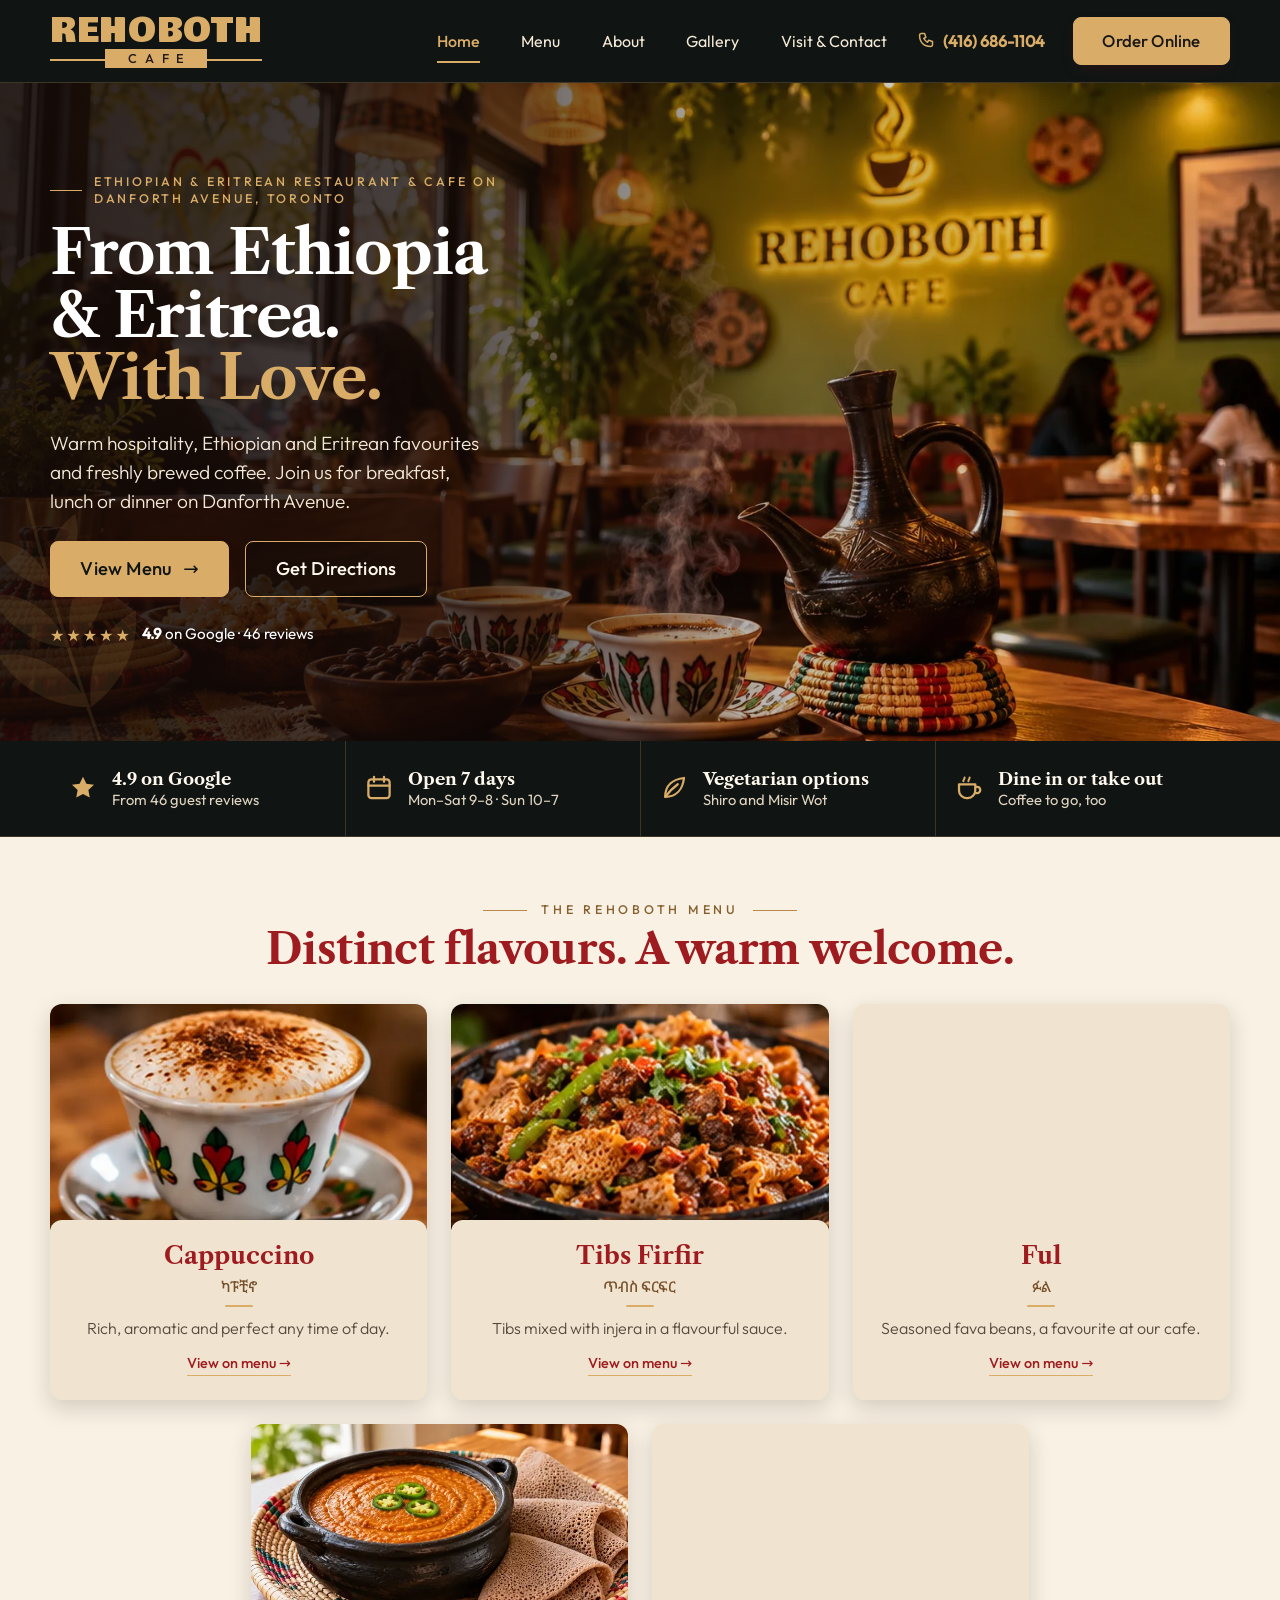
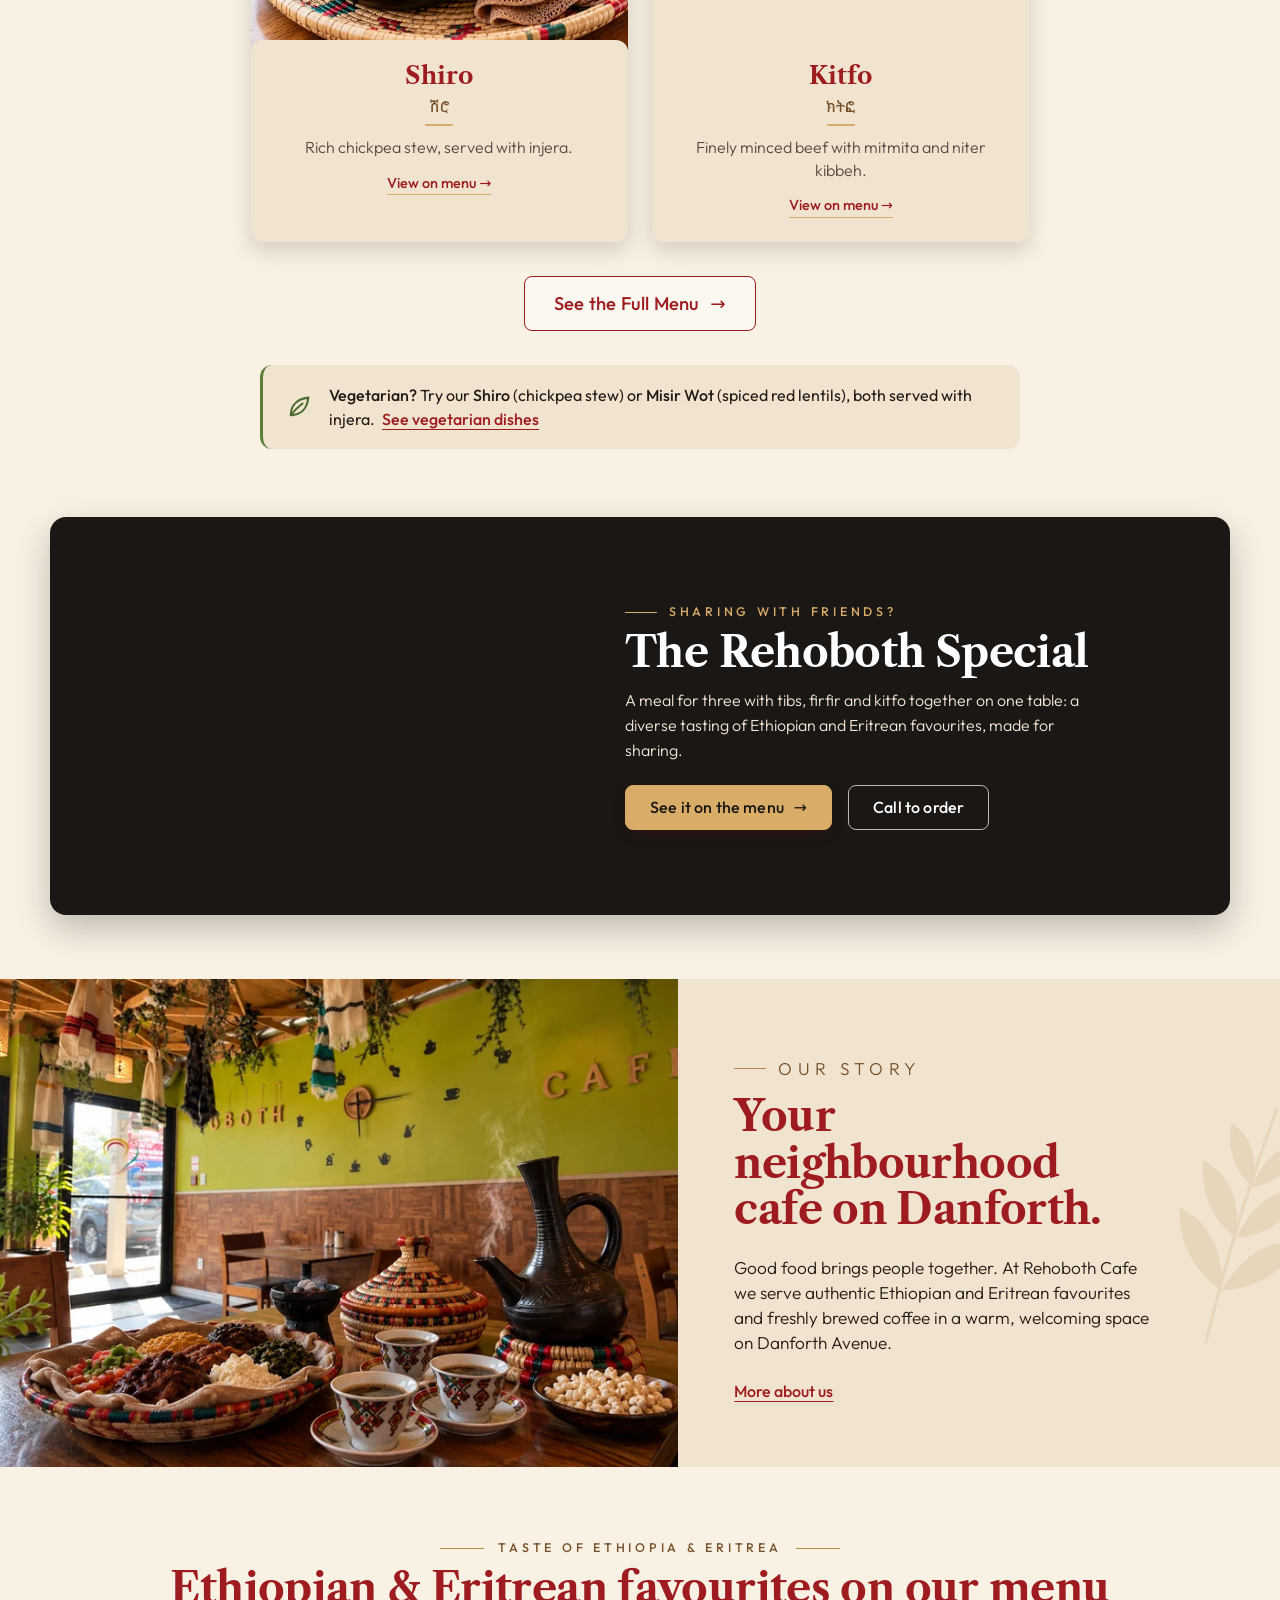
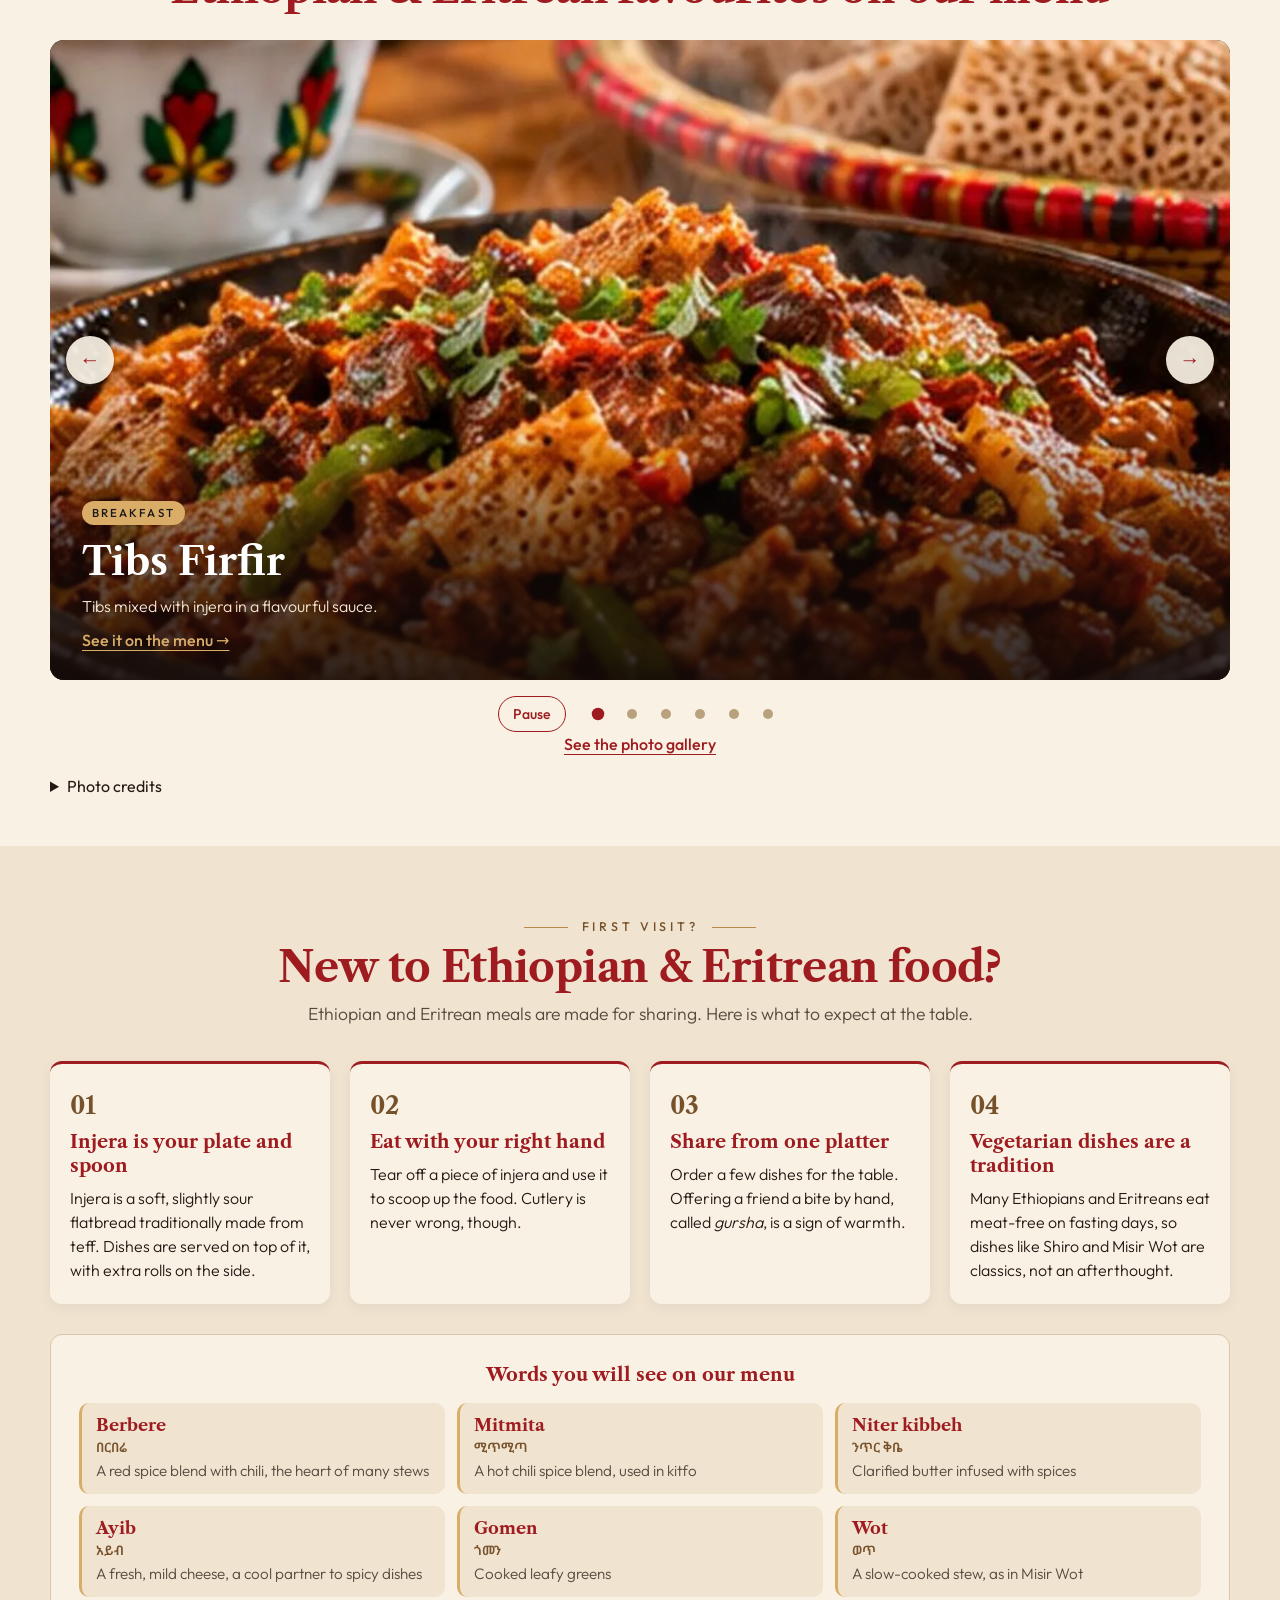
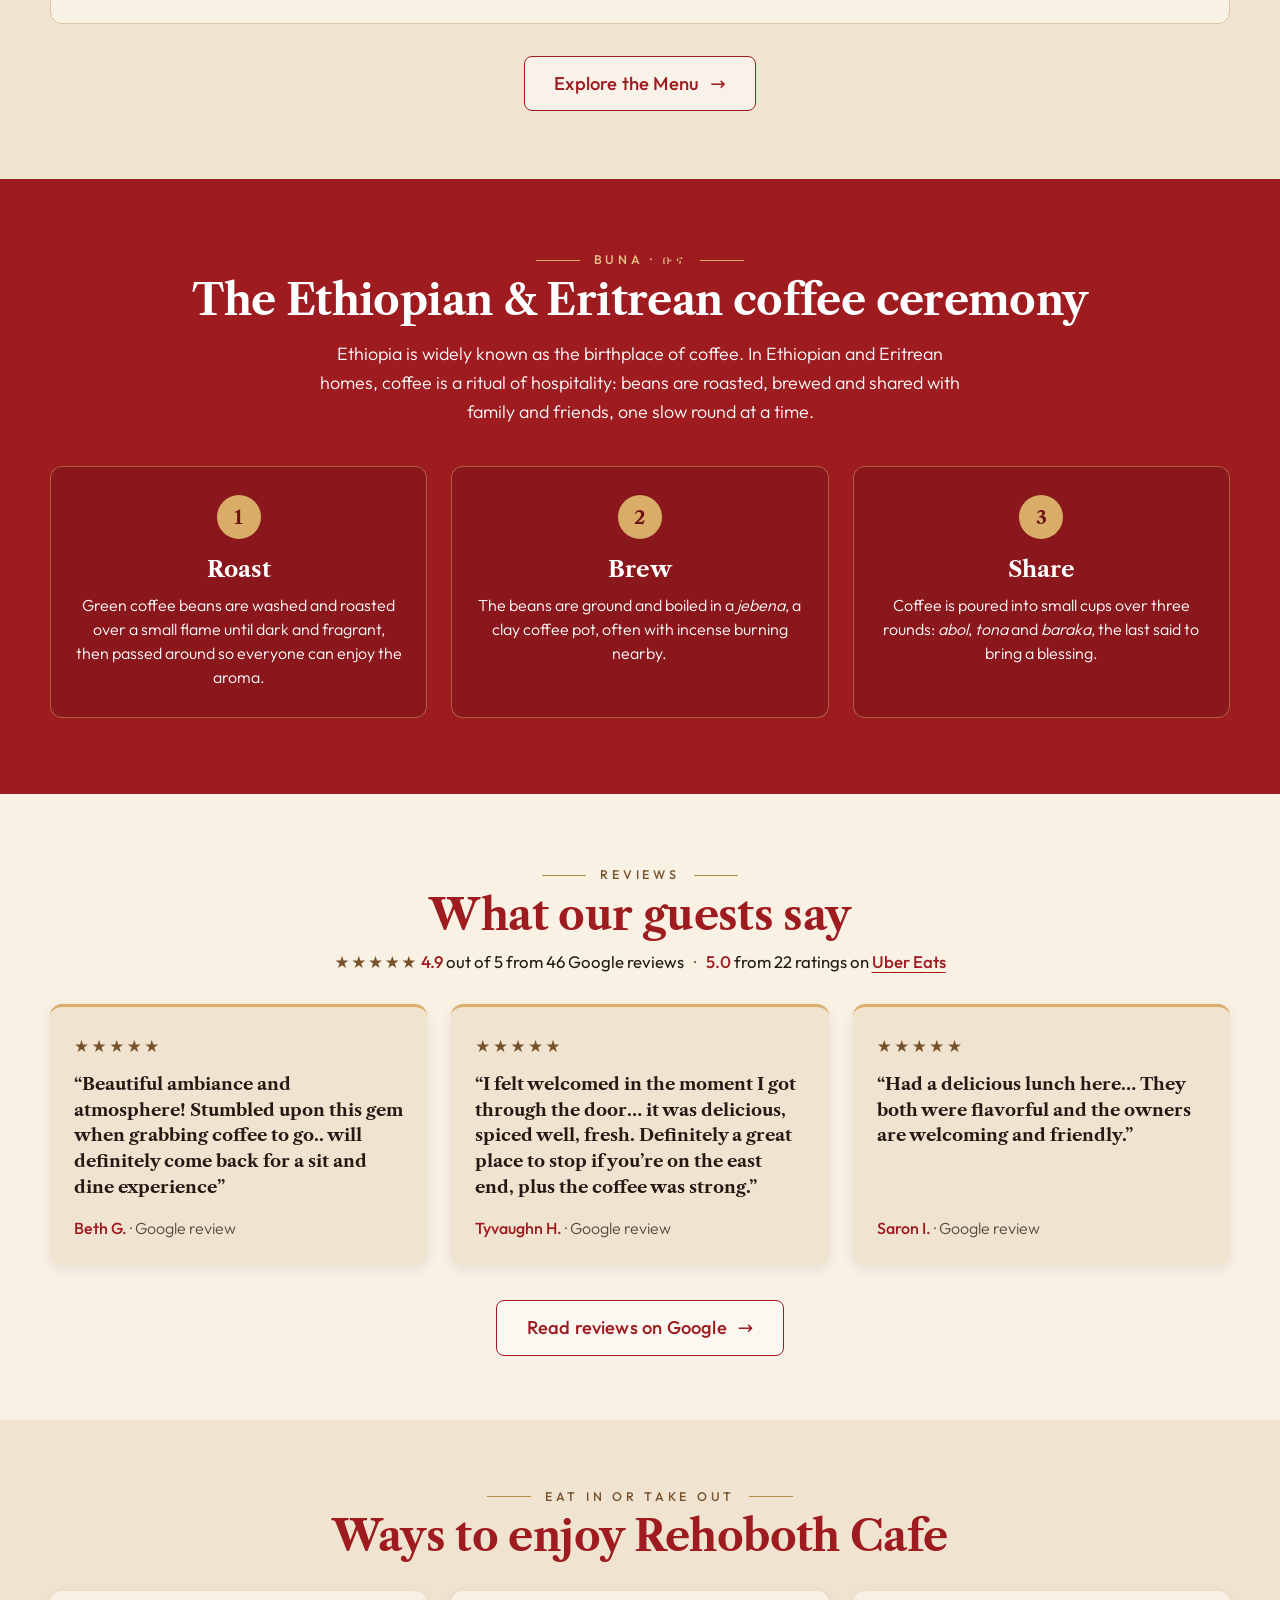
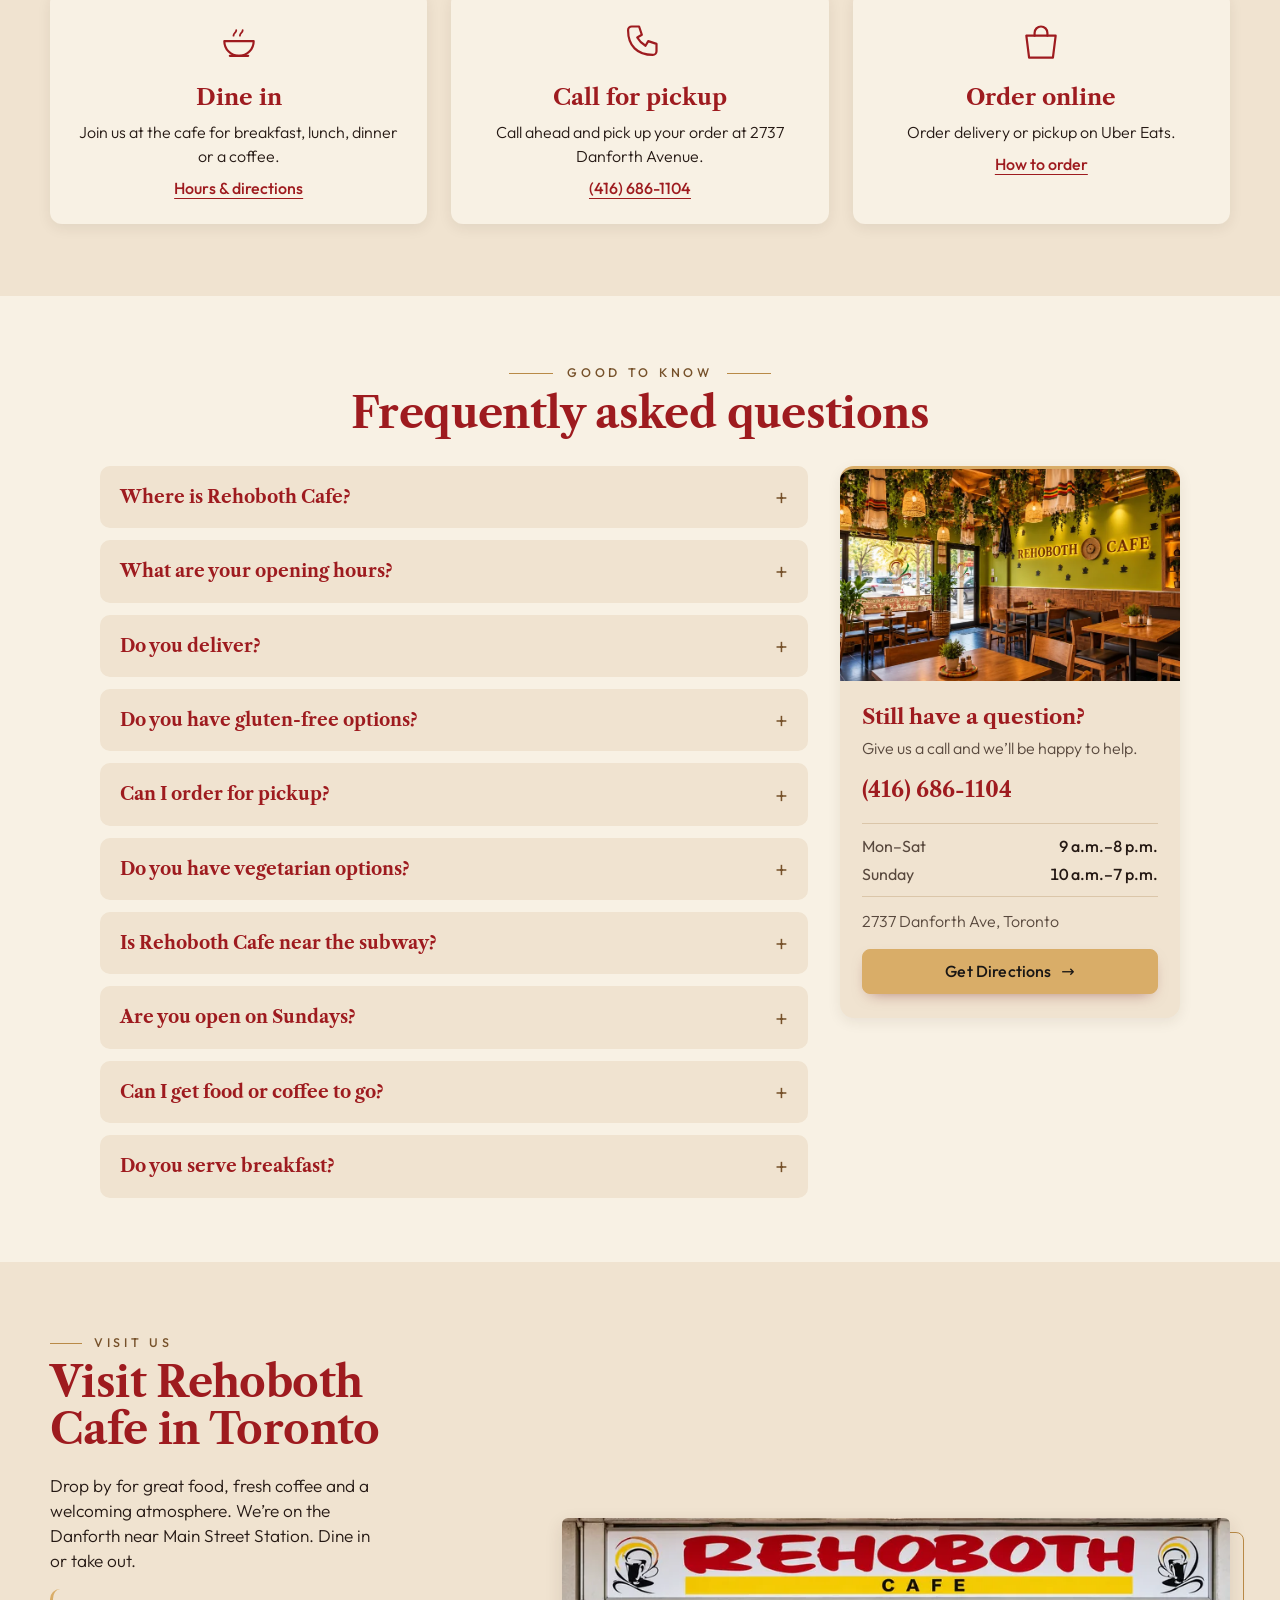
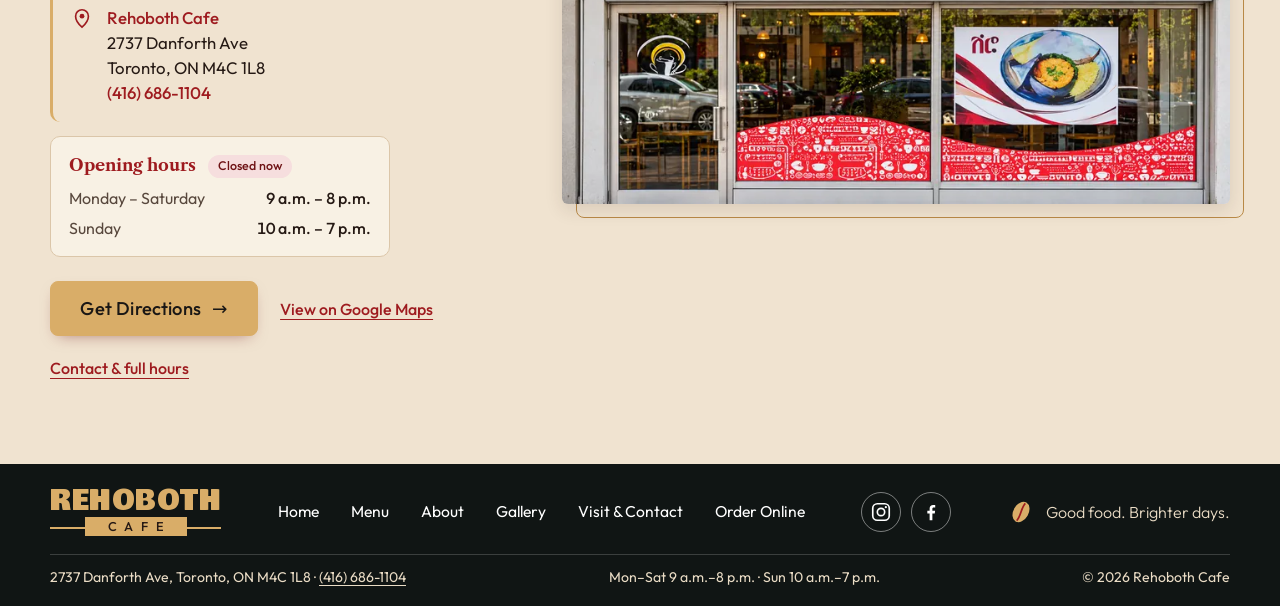
==== index.html @ 330ec5c1 "Serve the site icon as real files so Google can show it The favicon was an inline data: URI, which G" ====
<!doctype html>
<html lang="en-CA">
<head>
<meta charset="utf-8">
<meta name="viewport" content="width=device-width, initial-scale=1">
<title>Rehoboth Cafe | Ethiopian &amp; Eritrean Food, Danforth Toronto</title>
<meta name="description" content="Ethiopian and Eritrean restaurant and cafe at 2737 Danforth Ave, Toronto. Breakfast, Tibs, Kitfo, Shiro, vegetarian dishes and fresh coffee. Open 7 days.">
<meta name="theme-color" content="#101514">

<!-- PRODUCTION URLS: custom domain https://rehobothcafe.com/ -->
<link rel="canonical" href="https://rehobothcafe.com/">
<meta property="og:type" content="website">
<meta property="og:locale" content="en_CA">
<meta property="og:site_name" content="Rehoboth Cafe">
<meta property="og:title" content="Rehoboth Cafe | Ethiopian &amp; Eritrean Food, Danforth Toronto">
<meta property="og:description" content="Ethiopian and Eritrean favourites and freshly brewed coffee at 2737 Danforth Avenue, Toronto.">
<meta property="og:url" content="https://rehobothcafe.com/">
<meta property="og:image" content="https://rehobothcafe.com/img/rehoboth-cafe-storefront.jpg">
<meta property="og:image:width" content="1600">
<meta property="og:image:height" content="684">
<meta property="og:image:alt" content="Rehoboth Cafe storefront on Danforth Avenue, Toronto">
<meta name="twitter:card" content="summary_large_image">

<link rel="icon" href="/favicon.ico" sizes="48x48">
<link rel="icon" href="/favicon.svg" type="image/svg+xml">
<link rel="apple-touch-icon" href="/apple-touch-icon.png">
<link rel="preload" as="image" href="img/rehoboth-home-interior-1536.webp" imagesrcset="img/rehoboth-home-interior-700.webp 700w, img/rehoboth-home-interior-1100.webp 1100w, img/rehoboth-home-interior-1536.webp 1536w" imagesizes="100vw" type="image/webp" fetchpriority="high">
<link rel="stylesheet" href="styles.css">

<script type="application/ld+json">
{
  "@context": "https://schema.org",
  "@type": "CafeOrCoffeeShop",
  "@id": "https://rehobothcafe.com/#cafe",
  "name": "Rehoboth Cafe",
  "description": "Ethiopian and Eritrean restaurant and cafe on Danforth Avenue in Toronto serving breakfast, lunch, dinner and freshly brewed coffee.",
  "servesCuisine": [
    "Ethiopian",
    "Eritrean",
    "Coffee"
  ],
  "priceRange": "$$",
  "url": "https://rehobothcafe.com/",
  "image": "https://rehobothcafe.com/img/rehoboth-cafe-storefront.jpg",
  "sameAs": [
    "https://www.instagram.com/rehobothcafetoronto/",
    "https://www.facebook.com/rehobothcafetoronto"
  ],
  "telephone": "+1-416-686-1104",
  "geo": {
    "@type": "GeoCoordinates",
    "latitude": 43.6889002,
    "longitude": -79.2974896
  },
  "openingHoursSpecification": [
    {
      "@type": "OpeningHoursSpecification",
      "dayOfWeek": [
        "Monday",
        "Tuesday",
        "Wednesday",
        "Thursday",
        "Friday",
        "Saturday"
      ],
      "opens": "09:00",
      "closes": "20:00"
    },
    {
      "@type": "OpeningHoursSpecification",
      "dayOfWeek": "Sunday",
      "opens": "10:00",
      "closes": "19:00"
    }
  ],
  "address": {
    "@type": "PostalAddress",
    "streetAddress": "2737 Danforth Ave",
    "addressLocality": "Toronto",
    "addressRegion": "ON",
    "postalCode": "M4C 1L8",
    "addressCountry": "CA"
  },
  "hasMenu": "https://rehobothcafe.com/menu",
  "hasMap": "https://www.google.com/maps/search/?api=1&query=Rehoboth+Cafe+2737+Danforth+Ave+Toronto+ON+M4C+1L8"
}
</script>
<script src="script.js" defer></script>
</head>
<body class="home-page">
<svg width="0" height="0" style="position:absolute" aria-hidden="true" focusable="false">
  <symbol id="leaf-sprig" viewBox="0 0 200 260">
    <path d="M100 255 C98 190 96 120 104 10" fill="none" stroke="currentColor" stroke-width="3"/>
    <path d="M101 200 C70 190 45 165 38 132 C70 138 92 160 101 200Z M101 200 C132 190 157 165 164 132 C132 138 110 160 101 200Z"/>
    <path d="M100 145 C72 135 52 110 48 80 C76 86 95 108 100 145Z M101 145 C129 135 149 110 153 80 C125 86 106 108 101 145Z"/>
    <path d="M102 92 C80 82 66 60 64 36 C86 42 100 62 102 92Z M102 92 C124 82 138 60 140 36 C118 42 104 62 102 92Z"/>
  </symbol>
</svg>
<a class="skip-link" href="#main">Skip to main content</a>

<header class="site-header">
  <div class="container nav-wrap">
    <a href="./" class="logo" aria-label="Rehoboth Cafe home">
      <span class="logo-word" aria-hidden="true">REHOBOTH</span>
      <span class="logo-bar" aria-hidden="true"><span>CAFE</span></span>
    </a>
    <button class="nav-toggle" type="button" aria-controls="primary-nav" aria-expanded="false">
      <span class="visually-hidden">Menu</span>
      <span class="bar" aria-hidden="true"></span><span class="bar" aria-hidden="true"></span><span class="bar" aria-hidden="true"></span>
    </button>
    <nav class="main-nav" id="primary-nav" aria-label="Primary">
      <a href="./" aria-current="page">Home</a>
      <a href="menu">Menu</a>
      <a href="about">About</a>
      <a href="gallery">Gallery</a>
      <a href="visit">Visit &amp; Contact</a>
      <a href="order" class="nav-order-link">Order Online</a>
    </nav>
    <a href="tel:+14166861104" class="nav-phone" aria-label="Call Rehoboth Cafe at (416) 686-1104">
      <svg viewBox="0 0 24 24" width="20" height="20" aria-hidden="true" focusable="false"><path d="M7.5 3h4l1.5 4.5-2.5 1.5a12 12 0 0 0 4.5 4.5l1.5-2.5 4.5 1.5v4a2 2 0 0 1-2 2C10.5 18.5 5.5 13.5 5.5 5a2 2 0 0 1 2-2Z" fill="none" stroke="currentColor" stroke-width="1.8" stroke-linejoin="round"/></svg>
      <span class="nav-phone-number">(416) 686-1104</span>
    </a>
    <a href="order" class="btn btn-solid nav-cta">Order Online</a>
  </div>
</header>

<main id="main">
  <section class="hero" id="home" aria-labelledby="hero-title">
    <picture class="hero-photo">
      <source type="image/webp" srcset="img/rehoboth-home-interior-700.webp 700w, img/rehoboth-home-interior-1100.webp 1100w, img/rehoboth-home-interior-1536.webp 1536w" sizes="100vw"><img src="img/rehoboth-home-interior-1536.jpg" srcset="img/rehoboth-home-interior-700.jpg 700w, img/rehoboth-home-interior-1100.jpg 1100w, img/rehoboth-home-interior-1536.jpg 1536w" sizes="100vw" width="1536" height="1024"
           alt="Warm cafe scene with Ethiopian coffee, a jebena and guests at tables"
           fetchpriority="high" decoding="async">
    </picture>
    <svg class="leaf leaf-hero" aria-hidden="true" focusable="false"><use href="#leaf-sprig"/></svg>
    <div class="container hero-content">
      <h1 id="hero-title">Ethiopian &amp; Eritrean Restaurant &amp; Cafe on Danforth Avenue, Toronto</h1>
      <p class="slogan">From Ethiopia <span class="nowrap">&amp; Eritrea.</span><br><em>With Love.</em></p>
      <p class="hero-text">Warm hospitality, Ethiopian and Eritrean favourites and freshly brewed coffee. Join us for breakfast, lunch or dinner on Danforth Avenue.</p>
      <div class="btn-row">
        <a href="menu" class="btn btn-solid btn-lg">View Menu <span class="arrow" aria-hidden="true">&rarr;</span></a>
        <a href="https://www.google.com/maps/dir/?api=1&amp;destination=Rehoboth+Cafe%2C+2737+Danforth+Ave%2C+Toronto%2C+ON+M4C+1L8"
           class="btn btn-outline btn-lg" target="_blank" rel="noopener">Get Directions<span class="visually-hidden"> (opens Google Maps in a new tab)</span></a>
      </div>
      <!-- Rating from Google Maps, checked 16 Oct 2026. Update or remove if it changes. -->
      <a class="rating" href="https://www.google.com/maps/search/?api=1&amp;query=Rehoboth+Cafe+2737+Danforth+Ave+Toronto+ON" target="_blank" rel="noopener">
        <span class="stars" aria-hidden="true">&#9733;&#9733;&#9733;&#9733;&#9733;</span>
        <span><strong>4.9</strong> on Google &middot; 46 reviews</span><span class="visually-hidden"> (opens Google Maps in a new tab)</span>
      </a>
    </div>
  </section>

  <section class="highlights" aria-labelledby="highlights-title">
    <h2 class="visually-hidden" id="highlights-title">Why guests choose Rehoboth Cafe</h2>
    <!-- Rating and hours: keep in sync with the hero rating and the Visit section. -->
    <ul class="container highlight-list">
      <li class="highlight">
        <svg viewBox="0 0 24 24" width="30" height="30" aria-hidden="true" focusable="false"><path d="m12 3 2.7 5.6 6.1.8-4.5 4.2 1.1 6-5.4-2.9-5.4 2.9 1.1-6-4.5-4.2 6.1-.8Z" fill="currentColor"/></svg>
        <span><strong>4.9 on Google</strong>From 46 guest reviews</span>
      </li>
      <li class="highlight">
        <svg viewBox="0 0 24 24" width="30" height="30" aria-hidden="true" focusable="false"><rect x="3.5" y="5" width="17" height="15" rx="2.5" fill="none" stroke="currentColor" stroke-width="1.8"/><path d="M3.5 10h17M8 3v4M16 3v4" stroke="currentColor" stroke-width="1.8" stroke-linecap="round"/></svg>
        <span><strong>Open 7 days</strong><span class="nowrap">Mon&ndash;Sat 9&ndash;8</span> &middot; <span class="nowrap">Sun 10&ndash;7</span></span>
      </li>
      <li class="highlight">
        <svg viewBox="0 0 24 24" width="30" height="30" aria-hidden="true" focusable="false"><path d="M5 19C5 10 11 5 20 4c-1 9-6 15-15 15Z" fill="none" stroke="currentColor" stroke-width="1.8" stroke-linejoin="round"/><path d="M5 19c3-4 6-7 10-10" fill="none" stroke="currentColor" stroke-width="1.8" stroke-linecap="round"/></svg>
        <span><strong>Vegetarian options</strong>Shiro and Misir Wot</span>
      </li>
      <li class="highlight">
        <svg viewBox="0 0 24 24" width="30" height="30" aria-hidden="true" focusable="false"><path d="M4 9h13v5a6 6 0 0 1-6 6h-1a6 6 0 0 1-6-6V9Z" fill="none" stroke="currentColor" stroke-width="1.8" stroke-linejoin="round"/><path d="M17 11h1.5a2.5 2.5 0 0 1 0 5H17" fill="none" stroke="currentColor" stroke-width="1.8"/><path d="M8.5 3.5c0 1.5-1 1.5-1 3M12.5 3.5c0 1.5-1 1.5-1 3" fill="none" stroke="currentColor" stroke-width="1.6" stroke-linecap="round"/></svg>
        <span><strong>Dine in or take out</strong>Coffee to go, too</span>
      </li>
    </ul>
  </section>

  <section class="menu-preview" id="menu" aria-labelledby="menu-title">
    <div class="container">
      <p class="eyebrow eyebrow-ornate center reveal">The Rehoboth Menu</p>
      <h2 class="center reveal" id="menu-title">Distinct flavours. A warm welcome.</h2>
      <ul class="cards reveal">
        <li class="card">
          <a class="card-link" href="menu#item-cappuccino" aria-label="View Cappuccino details and price on the menu">
            <picture>
              <source srcset="img/cappuccino-ethiopian-cup.webp" type="image/webp">
              <img src="img/cappuccino-ethiopian-cup.jpg" width="606" height="370" loading="lazy" decoding="async"
                   alt="Cappuccino dusted with cocoa in a traditional Ethiopian cup and saucer">
            </picture>
            <div class="card-body">
              <h3>Cappuccino <span class="am" lang="am">ካፑቺኖ</span></h3>
              <span class="card-rule" aria-hidden="true"></span>
              <p>Rich, aromatic and perfect any time of day.</p>
              <span class="card-action" aria-hidden="true">View on menu &rarr;</span>
            </div>
          </a>
        </li>
        <li class="card">
          <a class="card-link" href="menu#item-tibs-firfir" aria-label="View Tibs Firfir details and price on the menu">
            <picture>
              <source srcset="img/tibs-firfir-beef-injera.webp" type="image/webp">
              <img src="img/tibs-firfir-beef-injera.jpg" width="614" height="370" loading="lazy" decoding="async"
                   alt="Tibs Firfir: tibs mixed with torn injera, green peppers and herbs">
            </picture>
            <div class="card-body">
              <h3>Tibs Firfir <span class="am" lang="am">ጥብስ ፍርፍር</span></h3>
              <span class="card-rule" aria-hidden="true"></span>
              <p>Tibs mixed with injera in a flavourful sauce.</p>
              <span class="card-action" aria-hidden="true">View on menu &rarr;</span>
            </div>
          </a>
        </li>
        <li class="card">
          <a class="card-link" href="menu#item-ful" aria-label="View Ful details and price on the menu">
            <picture>
              <source srcset="img/ful-rehoboth-640.webp 640w, img/ful-rehoboth-768.webp 768w" sizes="(max-width: 680px) 100vw, (max-width: 960px) 50vw, 33vw" type="image/webp">
              <img src="img/ful-rehoboth-768.jpg" width="768" height="432" loading="lazy" decoding="async"
                   alt="Ful: seasoned fava beans with chopped tomato, spring onion and soft-boiled eggs in a dark bowl, with bread">
            </picture>
            <div class="card-body">
              <h3>Ful <span class="am" lang="am">ፉል</span></h3>
              <span class="card-rule" aria-hidden="true"></span>
              <p>Seasoned fava beans, a favourite at our cafe.</p>
              <span class="card-action" aria-hidden="true">View on menu &rarr;</span>
            </div>
          </a>
        </li>
        <li class="card">
          <a class="card-link" href="menu#item-shiro" aria-label="View Shiro details and price on the menu">
            <picture>
              <source srcset="img/shekla-shiro-bright-woven-tray-720.webp 720w, img/shekla-shiro-bright-woven-tray.webp 800w" sizes="(max-width: 680px) calc(100vw - 32px), (max-width: 960px) 50vw, 33vw" type="image/webp">
              <img src="img/shekla-shiro-bright-woven-tray.jpg" srcset="img/shekla-shiro-bright-woven-tray-720.jpg 720w, img/shekla-shiro-bright-woven-tray.jpg 800w" sizes="(max-width: 680px) calc(100vw - 32px), (max-width: 960px) 50vw, 33vw" width="800" height="480" loading="lazy" decoding="async"
                   alt="Shiro chickpea stew in a black clay pot on a woven tray with injera">
            </picture>
            <div class="card-body">
              <h3>Shiro <span class="am" lang="am">ሽሮ</span></h3>
              <span class="card-rule" aria-hidden="true"></span>
              <p>Rich chickpea stew, served with injera.</p>
              <span class="card-action" aria-hidden="true">View on menu &rarr;</span>
            </div>
          </a>
        </li>
        <li class="card">
          <a class="card-link" href="menu#item-kitfo" aria-label="View Kitfo details and price on the menu">
            <picture>
              <source srcset="img/kitfo-ayib-platter-640.webp 640w, img/kitfo-ayib-platter-1200.webp 1200w" sizes="(max-width: 680px) calc(100vw - 32px), (max-width: 960px) 50vw, 33vw" type="image/webp">
              <img src="img/kitfo-ayib-platter-1200.jpg" srcset="img/kitfo-ayib-platter-640.jpg 640w, img/kitfo-ayib-platter-1200.jpg 1200w" sizes="(max-width: 680px) calc(100vw - 32px), (max-width: 960px) 50vw, 33vw" width="1200" height="675" loading="lazy" decoding="async"
                   alt="Kitfo served in clay bowls with ayib and injera">
            </picture>
            <div class="card-body">
              <h3>Kitfo <span class="am" lang="am">ክትፎ</span></h3>
              <span class="card-rule" aria-hidden="true"></span>
              <p>Finely minced beef with mitmita and niter kibbeh.</p>
              <span class="card-action" aria-hidden="true">View on menu &rarr;</span>
            </div>
          </a>
        </li>
      </ul>
      <p class="center menu-more reveal"><a href="menu" class="btn btn-outline btn-lg">See the Full Menu <span class="arrow" aria-hidden="true">&rarr;</span></a></p>
      <aside class="veg-note reveal" aria-label="Vegetarian options">
        <svg viewBox="0 0 24 24" width="28" height="28" aria-hidden="true" focusable="false"><path d="M5 19C5 10 11 5 20 4c-1 9-6 15-15 15Z" fill="none" stroke="currentColor" stroke-width="1.8" stroke-linejoin="round"/><path d="M5 19c3-4 6-7 10-10" fill="none" stroke="currentColor" stroke-width="1.8" stroke-linecap="round"/></svg>
        <p><strong>Vegetarian?</strong> Try our <strong>Shiro</strong> (chickpea stew) or <strong>Misir Wot</strong> (spiced red lentils), both served with injera. <a class="text-link" href="menu#cat-lunch">See vegetarian dishes</a></p>
      </aside>
    </div>
  </section>

  <section class="special" aria-labelledby="special-title">
    <div class="container special-inner reveal">
      <picture class="special-img">
        <source type="image/webp" srcset="img/rehoboth-special-sharing-400.webp 400w, img/rehoboth-special-sharing-720.webp 720w, img/rehoboth-special-sharing-800.webp 800w" sizes="(max-width: 680px) calc(100vw - 32px), 45vw"><img src="img/rehoboth-special-sharing-800.jpg" srcset="img/rehoboth-special-sharing-400.jpg 400w, img/rehoboth-special-sharing-720.jpg 720w, img/rehoboth-special-sharing-800.jpg 800w"
             sizes="(max-width: 680px) calc(100vw - 32px), 45vw" width="800" height="600" loading="lazy" decoding="async"
             alt="A shared injera platter with sautéed meat, stews and greens beside an Ethiopian coffee service">
      </picture>
      <div class="special-text">
        <p class="eyebrow eyebrow-line">Sharing with friends?</p>
        <!-- EDIT: contents copied from menu.html. Keep them in sync. -->
        <h2 id="special-title">The Rehoboth Special</h2>
        <p>A meal for three with tibs, firfir and kitfo together on one table: a diverse tasting of Ethiopian and Eritrean favourites, made for sharing.</p>
        <div class="btn-row">
          <a href="menu#item-rehoboth-special" class="btn btn-solid">See it on the menu <span class="arrow" aria-hidden="true">&rarr;</span></a>
          <a href="tel:+14166861104" class="btn btn-outline">Call to order</a>
        </div>
      </div>
    </div>
  </section>

  <section class="story" id="story" aria-labelledby="story-title">
    <picture class="story-img">
      <source type="image/webp" srcset="img/rehoboth-home-story-table-800.webp 800w, img/rehoboth-home-story-table-1536.webp 1536w" sizes="(max-width: 960px) 100vw, 53vw"><img src="img/rehoboth-home-story-table-1536.jpg"
           srcset="img/rehoboth-home-story-table-800.jpg 800w, img/rehoboth-home-story-table-1536.jpg 1536w"
           sizes="(max-width: 960px) 100vw, 53vw" width="1536" height="1024" loading="lazy" decoding="async"
           alt="Ethiopian food and coffee arranged in a cafe with a steaming jebena">
    </picture>
    <div class="story-text reveal">
      <svg class="leaf leaf-story" aria-hidden="true" focusable="false"><use href="#leaf-sprig"/></svg>
      <p class="eyebrow eyebrow-line">Our Story</p>
      <h2 id="story-title">Your neighbourhood cafe on Danforth.</h2>
      <p>Good food brings people together. At Rehoboth Cafe we serve authentic Ethiopian and Eritrean favourites and freshly brewed coffee in a warm, welcoming space on Danforth Avenue.</p>
      <a class="text-link story-link" href="about">More about us</a>
    </div>
  </section>

  <section class="dishes" id="gallery" aria-labelledby="dishes-title">
    <div class="container">
      <p class="eyebrow eyebrow-ornate center reveal">Taste of Ethiopia &amp; Eritrea</p>
      <h2 class="center reveal" id="dishes-title">Ethiopian &amp; Eritrean favourites on our menu</h2>
      <!-- PREVIEW: illustration photos (see credits below). Replace with Rehoboth's own dish photos before launch. -->
      <div class="carousel" aria-roledescription="carousel" aria-label="Ethiopian and Eritrean dishes on the Rehoboth Cafe menu">
        <div class="slides" id="slides" aria-live="off">
        <div class="slide is-active" role="group" aria-roledescription="slide" aria-label="1 of 6: Tibs Firfir">
          <picture class="webp-fallback"><source type="image/webp" srcset="img/slide-tibs-firfir-640.webp 640w, img/slide-tibs-firfir-1200.webp 1200w" sizes="(max-width: 1180px) 100vw, 1180px"><img src="img/slide-tibs-firfir-1200.jpg" srcset="img/slide-tibs-firfir-640.jpg 640w, img/slide-tibs-firfir-1200.jpg 1200w"
               sizes="(max-width: 1180px) 100vw, 1180px" width="1200" height="675" loading="lazy" decoding="async" alt="Tibs Firfir with torn injera, green peppers and herbs in a dark pan"></picture>
          <div class="slide-cap">
            <span class="slide-cat">Breakfast</span>
            <h3>Tibs Firfir</h3>
            <p>Tibs mixed with injera in a flavourful sauce.</p>
            <a href="menu#item-tibs-firfir" tabindex="0">See it on the menu <span aria-hidden="true">&rarr;</span></a>
          </div>
        </div>
        <div class="slide" role="group" aria-roledescription="slide" aria-label="2 of 6: Kitfo" aria-hidden="true">
          <picture class="webp-fallback"><source type="image/webp" srcset="img/kitfo-ayib-platter-640.webp 640w, img/kitfo-ayib-platter-1200.webp 1200w" sizes="(max-width: 1180px) 100vw, 1180px"><img src="img/kitfo-ayib-platter-1200.jpg" srcset="img/kitfo-ayib-platter-640.jpg 640w, img/kitfo-ayib-platter-1200.jpg 1200w"
               sizes="(max-width: 1180px) 100vw, 1180px" width="1200" height="675" loading="lazy" decoding="async" alt="Kitfo and accompaniments in clay bowls with ayib and injera"></picture>
          <div class="slide-cap">
            <span class="slide-cat">Lunch &amp; Dinner</span>
            <h3>Kitfo</h3>
            <p>Finely minced beef seasoned with mitmita and niter kibbeh.</p>
            <a href="menu#item-kitfo" tabindex="-1">See it on the menu <span aria-hidden="true">&rarr;</span></a>
          </div>
        </div>
        <div class="slide" role="group" aria-roledescription="slide" aria-label="3 of 6: Special Kitfo" aria-hidden="true">
          <picture class="webp-fallback"><source type="image/webp" srcset="img/slide-special-kitfo-640.webp 640w, img/slide-special-kitfo-1200.webp 1200w" sizes="(max-width: 1180px) 100vw, 1180px"><img src="img/slide-special-kitfo-1200.jpg" srcset="img/slide-special-kitfo-640.jpg 640w, img/slide-special-kitfo-1200.jpg 1200w"
               sizes="(max-width: 1180px) 100vw, 1180px" width="1200" height="675" loading="lazy" decoding="async" alt="Special Kitfo with ayib and gomen in a black clay bowl"></picture>
          <div class="slide-cap">
            <span class="slide-cat">Lunch &amp; Dinner</span>
            <h3>Special Kitfo</h3>
            <p>Kitfo mixed with ayib and gomen.</p>
            <a href="menu#item-special-kitfo" tabindex="-1">See it on the menu <span aria-hidden="true">&rarr;</span></a>
          </div>
        </div>
        <div class="slide" role="group" aria-roledescription="slide" aria-label="4 of 6: Tibs" aria-hidden="true">
          <picture class="webp-fallback"><source type="image/webp" srcset="img/slide-tibs-640.webp 640w, img/slide-tibs-1200.webp 1200w" sizes="(max-width: 1180px) 100vw, 1180px"><img src="img/slide-tibs-1200.jpg" srcset="img/slide-tibs-640.jpg 640w, img/slide-tibs-1200.jpg 1200w"
               sizes="(max-width: 1180px) 100vw, 1180px" width="1200" height="675" loading="lazy" decoding="async" alt="Tibs: sauteed meat with green peppers and rosemary in a clay pot"></picture>
          <div class="slide-cap">
            <span class="slide-cat">Lunch &amp; Dinner</span>
            <h3>Tibs</h3>
            <p>Stir-fried meat with onions, peppers and Ethiopian and Eritrean spices.</p>
            <a href="menu#item-tibs" tabindex="-1">See it on the menu <span aria-hidden="true">&rarr;</span></a>
          </div>
        </div>
        <div class="slide" role="group" aria-roledescription="slide" aria-label="5 of 6: Ful" aria-hidden="true">
          <picture>
            <source media="(max-width: 680px)" srcset="img/ful-rehoboth-mobile.webp" width="480" height="600" type="image/webp"><source media="(max-width: 680px)" srcset="img/ful-rehoboth-mobile.jpg" width="480" height="600" type="image/jpeg">
            <source type="image/webp" srcset="img/ful-rehoboth-640.webp 640w, img/ful-rehoboth-768.webp 768w" sizes="(max-width: 1180px) 100vw, 1180px"><img src="img/ful-rehoboth-768.jpg" srcset="img/ful-rehoboth-640.jpg 640w, img/ful-rehoboth-768.jpg 768w"
                 sizes="(max-width: 1180px) 100vw, 1180px" width="768" height="432" loading="lazy" decoding="async" alt="Ful: seasoned fava beans with chopped tomato, spring onion and soft-boiled eggs in a dark bowl, with bread">
          </picture>
          <div class="slide-cap">
            <span class="slide-cat">Breakfast</span>
            <h3>Ful</h3>
            <p>Seasoned fava beans with tomato, spring onion and egg.</p>
            <a href="menu#item-ful" tabindex="-1">See it on the menu <span aria-hidden="true">&rarr;</span></a>
          </div>
        </div>
        <div class="slide" role="group" aria-roledescription="slide" aria-label="6 of 6: Firfir" aria-hidden="true">
          <picture>
            <source media="(max-width: 680px)" srcset="img/firfir-rehoboth-mobile.webp" width="720" height="900" type="image/webp"><source media="(max-width: 680px)" srcset="img/firfir-rehoboth-mobile.jpg" width="720" height="900" type="image/jpeg">
            <source type="image/webp" srcset="img/firfir-rehoboth-640.webp 640w, img/firfir-rehoboth-1200.webp 1200w" sizes="(max-width: 1180px) 100vw, 1180px"><img src="img/firfir-rehoboth-1200.jpg" srcset="img/firfir-rehoboth-640.jpg 640w, img/firfir-rehoboth-1200.jpg 1200w"
                 sizes="(max-width: 1180px) 100vw, 1180px" width="1200" height="675" loading="lazy" decoding="async" alt="Firfir: shredded injera in berbere sauce with boiled eggs and green peppers in a black clay bowl">
          </picture>
          <div class="slide-cap">
            <span class="slide-cat">Breakfast</span>
            <h3>Firfir</h3>
            <p>Shredded injera in a rich berbere sauce.</p>
            <a href="menu#item-firfir" tabindex="-1">See it on the menu <span aria-hidden="true">&rarr;</span></a>
          </div>
        </div>
        </div>
        <button type="button" class="car-btn car-prev" aria-controls="slides" aria-label="Previous dish">&larr;</button>
        <button type="button" class="car-btn car-next" aria-controls="slides" aria-label="Next dish">&rarr;</button>
      </div>
      <div class="car-bar">
        <button type="button" class="car-pause" aria-pressed="false">Pause</button>
        <div class="dots" role="group" aria-label="Choose a dish">
          <button type="button" class="dot" aria-label="Show slide 1: Tibs Firfir" aria-current="true" data-i="0"></button>
          <button type="button" class="dot" aria-label="Show slide 2: Kitfo" data-i="1"></button>
          <button type="button" class="dot" aria-label="Show slide 3: Special Kitfo" data-i="2"></button>
          <button type="button" class="dot" aria-label="Show slide 4: Tibs" data-i="3"></button>
          <button type="button" class="dot" aria-label="Show slide 5: Ful" data-i="4"></button>
          <button type="button" class="dot" aria-label="Show slide 6: Firfir" data-i="5"></button>
        </div>
      </div>
      <p class="center"><a class="text-link" href="gallery">See the photo gallery</a></p>
      <details class="photo-credits" id="photo-credits">
        <summary>Photo credits</summary>
        <ul>
          <li>Kitfo: &ldquo;Kitfo (ክትፎ)&rdquo; by Vipon8, <a href="https://commons.wikimedia.org/wiki/File:Kitfo_(%E1%8A%AD%E1%89%B5%E1%8D%8E).jpg" target="_blank" rel="noopener">Wikimedia Commons</a>, <a href="https://creativecommons.org/publicdomain/zero/1.0/" target="_blank" rel="noopener">CC0 1.0</a>. Cropped and resized.</li>
          <li>Special Kitfo: &ldquo;Kitfo, gomen and aybe&rdquo; by Arsupeee, <a href="https://commons.wikimedia.org/wiki/File:Kitfo,_gomen_and_aybe.jpg" target="_blank" rel="noopener">Wikimedia Commons</a>, <a href="https://creativecommons.org/licenses/by-sa/4.0/" target="_blank" rel="noopener">CC BY-SA 4.0</a>. Cropped.</li>
          <li>Tibs: &ldquo;Siga Tibs&rdquo; by Khajitdadddy, <a href="https://commons.wikimedia.org/wiki/File:Siga_Tibs.jpg" target="_blank" rel="noopener">Wikimedia Commons</a>, <a href="https://creativecommons.org/licenses/by-sa/4.0/" target="_blank" rel="noopener">CC BY-SA 4.0</a>. Cropped.</li>
          <li>Firfir: illustration supplied for this website.</li>
          <li>Ful: illustration supplied for this website.</li>
          <li>Tibs Firfir: design placeholder until Rehoboth Cafe supplies its own photo.</li>
          <li>Cafe interior (top of page) and cafe table (Our Story): images supplied for this website.</li>
          <li>Rehoboth Special platter: generated illustration supplied by the site owner; illustrative of the meal.</li>
        </ul>
      </details>
    </div>
  </section>

  <section class="guide" id="guide" aria-labelledby="guide-title">
    <div class="container">
      <p class="eyebrow eyebrow-ornate center reveal">First Visit?</p>
      <h2 class="center reveal" id="guide-title">New to Ethiopian &amp; Eritrean food?</h2>
      <p class="center guide-intro reveal">Ethiopian and Eritrean meals are made for sharing. Here is what to expect at the table.</p>
      <ol class="guide-tips reveal">
        <li>
          <h3>Injera is your plate and spoon</h3>
          <p>Injera is a soft, slightly sour flatbread traditionally made from teff. Dishes are served on top of it, with extra rolls on the side.</p>
        </li>
        <li>
          <h3>Eat with your right hand</h3>
          <p>Tear off a piece of injera and use it to scoop up the food. Cutlery is never wrong, though.</p>
        </li>
        <li>
          <h3>Share from one platter</h3>
          <p>Order a few dishes for the table. Offering a friend a bite by hand, called <em>gursha</em>, is a sign of warmth.</p>
        </li>
        <li>
          <h3>Vegetarian dishes are a tradition</h3>
          <p>Many Ethiopians and Eritreans eat meat-free on fasting days, so dishes like Shiro and Misir Wot are classics, not an afterthought.</p>
        </li>
      </ol>
      <div class="glossary reveal">
        <h3 class="glossary-title">Words you will see on our menu</h3>
        <dl class="glossary-list">
          <div><dt>Berbere <span class="am" lang="am">በርበሬ</span></dt><dd>A red spice blend with chili, the heart of many stews</dd></div>
          <div><dt>Mitmita <span class="am" lang="am">ሚጥሚጣ</span></dt><dd>A hot chili spice blend, used in kitfo</dd></div>
          <div><dt>Niter kibbeh <span class="am" lang="am">ንጥር ቅቤ</span></dt><dd>Clarified butter infused with spices</dd></div>
          <div><dt>Ayib <span class="am" lang="am">አይብ</span></dt><dd>A fresh, mild cheese, a cool partner to spicy dishes</dd></div>
          <div><dt>Gomen <span class="am" lang="am">ጎመን</span></dt><dd>Cooked leafy greens</dd></div>
          <div><dt>Wot <span class="am" lang="am">ወጥ</span></dt><dd>A slow-cooked stew, as in Misir Wot</dd></div>
        </dl>
      </div>
      <p class="center guide-more reveal"><a href="menu" class="btn btn-outline btn-lg">Explore the Menu <span class="arrow" aria-hidden="true">&rarr;</span></a></p>
    </div>
  </section>

  <section class="ceremony" id="coffee" aria-labelledby="ceremony-title">
    <div class="container">
      <p class="eyebrow eyebrow-ornate center reveal">Buna &middot; ቡና</p>
      <h2 class="center reveal" id="ceremony-title">The Ethiopian &amp; Eritrean coffee ceremony</h2>
      <!-- EDIT: this section describes the tradition. If Rehoboth Cafe offers a coffee ceremony, add the days/price here. -->
      <p class="center ceremony-intro reveal">Ethiopia is widely known as the birthplace of coffee. In Ethiopian and Eritrean homes, coffee is a ritual of hospitality: beans are roasted, brewed and shared with family and friends, one slow round at a time.</p>
      <ol class="ceremony-steps reveal">
        <li>
          <span class="step-num" aria-hidden="true">1</span>
          <h3>Roast</h3>
          <p>Green coffee beans are washed and roasted over a small flame until dark and fragrant, then passed around so everyone can enjoy the aroma.</p>
        </li>
        <li>
          <span class="step-num" aria-hidden="true">2</span>
          <h3>Brew</h3>
          <p>The beans are ground and boiled in a <em>jebena</em>, a clay coffee pot, often with incense burning nearby.</p>
        </li>
        <li>
          <span class="step-num" aria-hidden="true">3</span>
          <h3>Share</h3>
          <p>Coffee is poured into small cups over three rounds: <em>abol</em>, <em>tona</em> and <em>baraka</em>, the last said to bring a blessing.</p>
        </li>
      </ol>
    </div>
  </section>

  <section class="reviews" id="reviews" aria-labelledby="reviews-title">
    <div class="container">
      <p class="eyebrow eyebrow-ornate center reveal">Reviews</p>
      <h2 class="center reveal" id="reviews-title">What our guests say</h2>
      <!-- Rating from Google Maps, checked 16 Oct 2026. Keep in sync with the hero rating. -->
      <p class="center review-summary reveal"><span class="stars" aria-hidden="true">&#9733;&#9733;&#9733;&#9733;&#9733;</span> <strong>4.9</strong> out of 5 from 46 Google reviews <span class="review-sep" aria-hidden="true">&middot;</span> <strong>5.0</strong> from 22 ratings on <a class="text-link" href="https://www.ubereats.com/ca/store/rehoboth-cafe/jhYey4mHVrmGnr6VLw1X4Q" target="_blank" rel="noopener">Uber Eats<span class="visually-hidden"> (opens in a new tab)</span></a></p>
      <!-- Uber Eats rating checked 18 Oct 2026. -->
      <!-- Real 5-star Google reviews, excerpted word for word (checked 17 Oct 2026). Names shortened to first name + last initial. -->
      <ul class="review-cards reveal">
        <li class="review-card">
          <p class="review-stars" aria-label="5 out of 5 stars">&#9733;&#9733;&#9733;&#9733;&#9733;</p>
          <blockquote><p>&ldquo;Beautiful ambiance and atmosphere! Stumbled upon this gem when grabbing coffee to go.. will definitely come back for a sit and dine experience&rdquo;</p></blockquote>
          <p class="review-name">Beth G. <span class="review-meta">&middot; Google review</span></p>
        </li>
        <li class="review-card">
          <p class="review-stars" aria-label="5 out of 5 stars">&#9733;&#9733;&#9733;&#9733;&#9733;</p>
          <blockquote><p>&ldquo;I felt welcomed in the moment I got through the door&hellip; it was delicious, spiced well, fresh. Definitely a great place to stop if you&rsquo;re on the east end, plus the coffee was strong.&rdquo;</p></blockquote>
          <p class="review-name">Tyvaughn H. <span class="review-meta">&middot; Google review</span></p>
        </li>
        <li class="review-card">
          <p class="review-stars" aria-label="5 out of 5 stars">&#9733;&#9733;&#9733;&#9733;&#9733;</p>
          <blockquote><p>&ldquo;Had a delicious lunch here&hellip; They both were flavorful and the owners are welcoming and friendly.&rdquo;</p></blockquote>
          <p class="review-name">Saron I. <span class="review-meta">&middot; Google review</span></p>
        </li>
      </ul>
      <p class="swipe-hint" aria-hidden="true">Swipe to read more &rarr;</p>
      <p class="center reviews-more reveal"><a class="btn btn-outline btn-lg" href="https://www.google.com/maps/search/?api=1&amp;query=Rehoboth+Cafe+2737+Danforth+Ave+Toronto+ON" target="_blank" rel="noopener">Read reviews on Google <span class="arrow" aria-hidden="true">&rarr;</span><span class="visually-hidden"> (opens Google Maps in a new tab)</span></a></p>
    </div>
  </section>

  <section class="ways" id="order" aria-labelledby="ways-title">
    <div class="container">
      <p class="eyebrow eyebrow-ornate center reveal">Eat In or Take Out</p>
      <h2 class="center reveal" id="ways-title">Ways to enjoy Rehoboth Cafe</h2>
      <ul class="ways-cards reveal">
        <li class="way-card">
          <svg viewBox="0 0 48 48" width="44" height="44" aria-hidden="true" focusable="false"><path d="M8 22h32a16 16 0 0 1-32 0Z" fill="none" stroke="currentColor" stroke-width="2.4" stroke-linejoin="round"/><path d="M14 38h20" stroke="currentColor" stroke-width="2.4" stroke-linecap="round"/><path d="M18 16c0-3 3-3 3-6M25 16c0-3 3-3 3-6" fill="none" stroke="currentColor" stroke-width="2" stroke-linecap="round"/></svg>
          <h3>Dine in</h3>
          <p>Join us at the cafe for breakfast, lunch, dinner or a coffee.</p>
          <a class="text-link" href="visit">Hours &amp; directions</a>
        </li>
        <li class="way-card">
          <svg viewBox="0 0 48 48" width="44" height="44" aria-hidden="true" focusable="false"><path d="M15 6h8l3 9-5 3a24 24 0 0 0 9 9l3-5 9 3v8a4 4 0 0 1-4 4C21 37 11 27 11 10a4 4 0 0 1 4-4Z" fill="none" stroke="currentColor" stroke-width="2.4" stroke-linejoin="round"/></svg>
          <h3>Call for pickup</h3>
          <p>Call ahead and pick up your order at 2737 Danforth Avenue.</p>
          <a class="text-link" href="tel:+14166861104">(416) 686-1104</a>
        </li>
        <li class="way-card">
          <svg viewBox="0 0 48 48" width="44" height="44" aria-hidden="true" focusable="false"><path d="M8 16h32l-3 24H11L8 16Z" fill="none" stroke="currentColor" stroke-width="2.4" stroke-linejoin="round"/><path d="M17 16v-3a7 7 0 0 1 14 0v3" fill="none" stroke="currentColor" stroke-width="2.4" stroke-linecap="round"/></svg>
          <h3>Order online</h3>
          <p>Order delivery or pickup on Uber Eats.</p>
          <a class="text-link" href="order">How to order</a>
        </li>
      </ul>
    </div>
  </section>

  <section class="faq" id="faq" aria-labelledby="faq-title">
    <div class="container faq-inner">
      <p class="eyebrow eyebrow-ornate center reveal">Good to Know</p>
      <h2 class="center reveal" id="faq-title">Frequently asked questions</h2>
      <!-- EDIT: answers use details already on this site. Owner to confirm; add parking, payment or catering answers if useful. -->
      <div class="faq-layout">
      <div class="faq-list reveal">
        <details>
          <summary>Where is Rehoboth Cafe?</summary>
          <p>We&rsquo;re at 2737 Danforth Avenue, Toronto, ON M4C 1L8. <a class="text-link" href="visit">Get directions</a></p>
        </details>
        <details>
          <summary>What are your opening hours?</summary>
          <p>Monday to Saturday 9 a.m. to 8 p.m., and Sunday 10 a.m. to 7 p.m.</p>
        </details>
        <details>
          <summary>Do you deliver?</summary>
          <p>Yes. Order Ethiopian and Eritrean food delivery or pickup from Rehoboth Cafe on <a class="text-link" href="https://www.ubereats.com/ca/store/rehoboth-cafe/jhYey4mHVrmGnr6VLw1X4Q" target="_blank" rel="noopener">Uber Eats<span class="visually-hidden"> (opens in a new tab)</span></a>. Delivery is available to addresses within Uber Eats&rsquo; range of 2737 Danforth Ave.</p>
        </details>
        <details>
          <summary>Do you have gluten-free options?</summary>
          <p>Yes. Our Chechebsa can be made with gluten-free teff. Please tell our team about any allergies when you order. <a class="text-link" href="menu#breakfast">See the breakfast menu</a></p>
        </details>
        <details>
          <summary>Can I order for pickup?</summary>
          <p>Yes. Call us at <a class="text-link" href="tel:+14166861104">(416) 686-1104</a> to order ahead, or order delivery or pickup on <a class="text-link" href="https://www.ubereats.com/ca/store/rehoboth-cafe/jhYey4mHVrmGnr6VLw1X4Q" target="_blank" rel="noopener">Uber Eats<span class="visually-hidden"> (opens in a new tab)</span></a>. <a class="text-link" href="order">How to order</a></p>
        </details>
        <details>
          <summary>Do you have vegetarian options?</summary>
          <p>Yes. Shiro (chickpea stew) and Misir Wot (spiced red lentils) are vegetarian and served with injera.</p>
        </details>
        <details>
          <summary>Is Rehoboth Cafe near the subway?</summary>
          <!-- EDIT: owner to confirm the walking time from Main Street Station. -->
          <p>Yes. We&rsquo;re on Danforth Avenue a short walk east of Main Street Station on Line 2 (Bloor&ndash;Danforth). <a class="text-link" href="visit">Map &amp; directions</a></p>
        </details>
        <details>
          <summary>Are you open on Sundays?</summary>
          <p>Yes, we&rsquo;re open 7 days a week. Sunday hours are 10 a.m. to 7 p.m.</p>
        </details>
        <details>
          <summary>Can I get food or coffee to go?</summary>
          <p>Yes. You can dine in or take out anything on the menu, including coffee. Call <a class="text-link" href="tel:+14166861104">(416) 686-1104</a> to order ahead.</p>
        </details>
        <details>
          <summary>Do you serve breakfast?</summary>
          <p>Yes. We serve Ethiopian and Eritrean breakfast dishes such as Firfir, Chechebsa, Ful and Genfo, plus coffee. <a class="text-link" href="menu#cat-breakfast">See the breakfast menu</a></p>
        </details>
      </div>
      <aside class="faq-help reveal" aria-labelledby="faq-help-title">
        <picture>
          <source srcset="img/rehoboth-cafe-interior-800.webp" type="image/webp">
          <img src="img/rehoboth-cafe-interior.jpg" width="800" height="533" loading="lazy" decoding="async"
               alt="Inside Rehoboth Cafe, with the lit Rehoboth Cafe sign and hanging plants">
        </picture>
        <div class="faq-help-body">
          <h3 id="faq-help-title">Still have a question?</h3>
          <p>Give us a call and we&rsquo;ll be happy to help.</p>
          <a class="faq-help-phone" href="tel:+14166861104">(416) 686-1104</a>
          <!-- Hours: keep in sync with the Visit section. -->
          <dl class="faq-help-hours">
            <div><dt>Mon&ndash;Sat</dt><dd>9 a.m.&ndash;8 p.m.</dd></div>
            <div><dt>Sunday</dt><dd>10 a.m.&ndash;7 p.m.</dd></div>
          </dl>
          <p class="faq-help-address">2737 Danforth Ave, Toronto</p>
          <a class="btn btn-solid" href="https://www.google.com/maps/dir/?api=1&amp;destination=Rehoboth+Cafe%2C+2737+Danforth+Ave%2C+Toronto%2C+ON+M4C+1L8" target="_blank" rel="noopener">Get Directions <span class="arrow" aria-hidden="true">&rarr;</span><span class="visually-hidden"> (opens Google Maps in a new tab)</span></a>
        </div>
      </aside>
      </div>
    </div>
  </section>

  <section class="visit" id="visit" aria-labelledby="visit-title">
    <div class="container visit-grid">
      <div class="visit-text reveal">
        <p class="eyebrow eyebrow-line">Visit Us</p>
        <h2 id="visit-title">Visit Rehoboth Cafe in Toronto</h2>
        <p>Drop by for great food, fresh coffee and a welcoming atmosphere. We&rsquo;re on the Danforth near Main Street Station. Dine in or take out.</p>
        <!-- EDIT: address, phone and hours below come from the Google Maps listing (checked 16 Oct 2026).
             Owner to confirm. Keep them identical to the Google Business Profile and the JSON-LD in <head>. -->
        <address class="address-card">
          <svg viewBox="0 0 24 24" width="22" height="22" aria-hidden="true" focusable="false"><path d="M12 22s7-6.2 7-12a7 7 0 1 0-14 0c0 5.8 7 12 7 12Z" fill="none" stroke="currentColor" stroke-width="1.8"/><circle cx="12" cy="10" r="2.6" fill="currentColor"/></svg>
          <span><strong>Rehoboth Cafe</strong><br>
          2737 Danforth Ave<br>
          Toronto, ON M4C 1L8<br>
          <a href="tel:+14166861104">(416) 686-1104</a></span>
        </address>
        <div class="hours-card">
          <h3 class="hours-title">Opening hours <span class="open-badge" id="open-badge" hidden></span></h3>
          <dl class="hours-list">
            <div><dt>Monday &ndash; Saturday</dt><dd>9 a.m. &ndash; 8 p.m.</dd></div>
            <div><dt>Sunday</dt><dd>10 a.m. &ndash; 7 p.m.</dd></div>
          </dl>
        </div>
        <div class="visit-actions">
          <a class="btn btn-solid btn-lg"
             href="https://www.google.com/maps/dir/?api=1&amp;destination=Rehoboth+Cafe%2C+2737+Danforth+Ave%2C+Toronto%2C+ON+M4C+1L8"
             target="_blank" rel="noopener">Get Directions <span class="arrow" aria-hidden="true">&rarr;</span><span class="visually-hidden"> (opens Google Maps in a new tab)</span></a>
          <a class="text-link" href="https://www.google.com/maps/search/?api=1&amp;query=Rehoboth+Cafe+2737+Danforth+Ave+Toronto+ON"
             target="_blank" rel="noopener">View on Google Maps<span class="visually-hidden"> (opens in a new tab)</span></a>
          <a class="text-link" href="visit">Contact &amp; full hours</a>
        </div>
      </div>
      <picture class="storefront reveal">
        <source srcset="img/rehoboth-cafe-storefront-800.webp 800w, img/rehoboth-cafe-storefront.webp 1600w" sizes="(max-width: 680px) 100vw, 60vw" type="image/webp">
        <img src="img/rehoboth-cafe-storefront.jpg" width="1600" height="684" loading="lazy" decoding="async"
             alt="Rehoboth Cafe storefront on Danforth Avenue with its red and yellow sign">
      </picture>
    </div>
  </section>
</main>

<footer class="site-footer">
  <div class="container footer-wrap">
    <a href="./" class="logo logo-light" aria-label="Rehoboth Cafe home">
      <span class="logo-word" aria-hidden="true">REHOBOTH</span>
      <span class="logo-bar" aria-hidden="true"><span>CAFE</span></span>
    </a>
    <nav class="footer-nav" aria-label="Footer">
      <a href="./">Home</a>
      <a href="menu">Menu</a>
      <a href="about">About</a>
      <a href="gallery">Gallery</a>
      <a href="visit">Visit &amp; Contact</a>
      <a href="order">Order Online</a>
    </nav>
    <div class="footer-social">
      <a href="https://www.instagram.com/rehobothcafetoronto/" target="_blank" rel="noopener" aria-label="Rehoboth Cafe on Instagram (opens in a new tab)">
        <svg viewBox="0 0 24 24" width="22" height="22" aria-hidden="true" focusable="false"><rect x="3" y="3" width="18" height="18" rx="5" fill="none" stroke="currentColor" stroke-width="1.8"/><circle cx="12" cy="12" r="4" fill="none" stroke="currentColor" stroke-width="1.8"/><circle cx="17.3" cy="6.7" r="1.2" fill="currentColor"/></svg>
      </a>
      <a href="https://www.facebook.com/rehobothcafetoronto" target="_blank" rel="noopener" aria-label="Rehoboth Cafe on Facebook (opens in a new tab)">
        <svg viewBox="0 0 24 24" width="22" height="22" aria-hidden="true" focusable="false"><path d="M13.5 21v-7.5h2.6l.4-3h-3V8.6c0-.9.3-1.5 1.5-1.5h1.6V4.4c-.3 0-1.2-.1-2.3-.1-2.3 0-3.8 1.4-3.8 3.9v2.3H8v3h2.5V21h3Z" fill="currentColor"/></svg>
      </a>
    </div>
    <p class="tagline">
      <svg viewBox="0 0 24 24" width="26" height="26" aria-hidden="true" focusable="false"><ellipse cx="12" cy="12" rx="7" ry="10" transform="rotate(30 12 12)" style="fill: var(--bean)"/><path d="M8 20c4-4 4-12 8-16" style="stroke: var(--red)" stroke-width="1.6" fill="none"/></svg>
      Good food. Brighter days.
    </p>
  </div>
  <div class="container footer-base">
    <address>2737 Danforth Ave, Toronto, ON M4C 1L8 &middot; <a href="tel:+14166861104">(416) 686-1104</a></address>
    <p>Mon&ndash;Sat 9 a.m.&ndash;8 p.m. &middot; Sun 10 a.m.&ndash;7 p.m.</p>
    <p>&copy; <span id="year">2026</span> Rehoboth Cafe</p>
  </div>
</footer>
</body>
</html>
---- styles.css ----
/* ================= Fonts =================
   Self-hosted copies of the Google Fonts files (Latin letters only), so phones do not wait on a second server.
   The Amharic font is cut down to the letters used on the site; new Amharic letters fall back to the phone's own Ethiopic font. */
@font-face { font-family: "Bowlby One"; font-weight: 400; font-display: swap; src: url(fonts/bowlby-one-latin.woff2) format("woff2"); unicode-range: U+0000-00FF, U+0131, U+0152-0153, U+02BB-02BC, U+02C6, U+02DA, U+02DC, U+0304, U+0308, U+0329, U+2000-206F, U+20AC, U+2122, U+2191, U+2193, U+2212, U+2215, U+FEFF, U+FFFD; }
@font-face { font-family: "Libre Caslon Text"; font-weight: 700; font-display: swap; src: url(fonts/libre-caslon-text-700-latin.woff2) format("woff2"); unicode-range: U+0000-00FF, U+0131, U+0152-0153, U+02BB-02BC, U+02C6, U+02DA, U+02DC, U+0304, U+0308, U+0329, U+2000-206F, U+20AC, U+2122, U+2191, U+2193, U+2212, U+2215, U+FEFF, U+FFFD; }
@font-face { font-family: "Outfit"; font-weight: 300; font-display: swap; src: url(fonts/outfit-latin.woff2) format("woff2"); unicode-range: U+0000-00FF, U+0131, U+0152-0153, U+02BB-02BC, U+02C6, U+02DA, U+02DC, U+0304, U+0308, U+0329, U+2000-206F, U+20AC, U+2122, U+2191, U+2193, U+2212, U+2215, U+FEFF, U+FFFD; }
@font-face { font-family: "Outfit"; font-weight: 400; font-display: swap; src: url(fonts/outfit-latin.woff2) format("woff2"); unicode-range: U+0000-00FF, U+0131, U+0152-0153, U+02BB-02BC, U+02C6, U+02DA, U+02DC, U+0304, U+0308, U+0329, U+2000-206F, U+20AC, U+2122, U+2191, U+2193, U+2212, U+2215, U+FEFF, U+FFFD; }
@font-face { font-family: "Outfit"; font-weight: 500; font-display: swap; src: url(fonts/outfit-latin.woff2) format("woff2"); unicode-range: U+0000-00FF, U+0131, U+0152-0153, U+02BB-02BC, U+02C6, U+02DA, U+02DC, U+0304, U+0308, U+0329, U+2000-206F, U+20AC, U+2122, U+2191, U+2193, U+2212, U+2215, U+FEFF, U+FFFD; }
@font-face { font-family: "Noto Sans Ethiopic"; font-weight: 500; font-display: swap; src: url(fonts/noto-sans-ethiopic-subset.woff2) format("woff2"); unicode-range: U+1203, U+120b, U+120d, U+1218, U+121a-121b, U+121d, U+122b-122e, U+1233, U+1235, U+123b, U+123d, U+1240-1241, U+1243, U+1245, U+1260-1261, U+1264-1265, U+1275-1276, U+127a, U+127d, U+1293, U+1295-1296, U+12a0, U+12a5, U+12a9-12ab, U+12ad, U+12c8, U+12cb, U+12cd, U+12db, U+12dd, U+12e9, U+12eb, U+12ed, U+1305, U+1308, U+130e, U+1320, U+1323, U+1325-1326, U+1328, U+1349, U+134d-134e, U+1351; }
@font-face { font-family: "Noto Sans Ethiopic"; font-weight: 600; font-display: swap; src: url(fonts/noto-sans-ethiopic-subset.woff2) format("woff2"); unicode-range: U+1203, U+120b, U+120d, U+1218, U+121a-121b, U+121d, U+122b-122e, U+1233, U+1235, U+123b, U+123d, U+1240-1241, U+1243, U+1245, U+1260-1261, U+1264-1265, U+1275-1276, U+127a, U+127d, U+1293, U+1295-1296, U+12a0, U+12a5, U+12a9-12ab, U+12ad, U+12c8, U+12cb, U+12cd, U+12db, U+12dd, U+12e9, U+12eb, U+12ed, U+1305, U+1308, U+130e, U+1320, U+1323, U+1325-1326, U+1328, U+1349, U+134d-134e, U+1351; }

:root {
  /* Red and gold brand palette */
  --red: #9e1b1f;
  --red-dark: #6e1215;
  --gold: #d9ad68;
  --gold-line: #b98a47;
  --gold-dark: #76512a;
  --gold-light: #e8c58a;
  --cream: #f8f1e4;
  --cream-2: #f0e3d0;
  --text: #251914;
  --text-soft: #58483d;
  --text-muted: #675649;
  --white: #fff;
  --black: #000;
  --focus: #1f5fbf;

  /* Supporting tones */
  --coffee: #1a1715;        /* dark panels, slideshow, hero base */
  --charcoal: #101514;      /* header, highlights strip, footer */
  --charcoal-2: #141b1a;    /* dark menu cards */
  --on-dark: #f3e8d8;       /* body text on dark */
  --on-dark-strong: #fff8ec;
  --on-dark-soft: #e0d4c0;
  --nav-text: #f5ead7;
  --gold-hover: #edc88c;
  --coffee-text: #f4e8d6;
  --star: #86602f;
  --bean: #d9ad68;
  --gold-pale: #ead2a6;
  --tag-gold: #edd3a1;
  --peach: #eadcc5;
  --today: #fff5dc;
  --line: #e3d3bd;
  --line-strong: #dbc6a9;
  --line-soft: #e9dcc8;
  --line-warm: #ccb591;
  --line-muted: #bea886;
  --dot: #b9a17e;
  --green: #5b7f3a;
  --green-dark: #4a6b2e;
  --open-bg: #e3f0d8;
  --open-text: #2f5418;
  --closed-bg: #f6dede;
  /* Instagram brand colours: only the pink to blue part sits behind text (white text 5.1:1 or more) */
  --ig-orange: #f58529;
  --ig-pink: #c13584;
  --ig-purple: #8134af;
  --ig-blue: #515bd4;

  /* Channels for translucent colours: rgba(var(--x-rgb), alpha) */
  --shadow-rgb: 57, 36, 21;
  --coffee-rgb: 26, 23, 21;
  --overlay-rgb: 20, 10, 7;   /* warm photo overlays */
  --charcoal-rgb: 9, 10, 9;   /* cool photo overlays */
  --overlay-2-rgb: 25, 17, 12;
  --red-rgb: 158, 27, 31;
  --red-dark-rgb: 110, 18, 21;
  --gold-rgb: 217, 173, 104;
  --gold-line-rgb: 185, 138, 71;
  --cream-rgb: 248, 241, 228;
  --white-rgb: 255, 255, 255;
  --black-rgb: 0, 0, 0;

  --serif: "Libre Caslon Text", Georgia, "Times New Roman", serif;
  --sans: "Outfit", system-ui, -apple-system, "Segoe UI", sans-serif;
  --header-h: 82px;
}

*, *::before, *::after { box-sizing: border-box; }
* { margin: 0; padding: 0; }
html { scroll-behavior: smooth; scroll-padding-top: var(--header-h); -webkit-text-size-adjust: 100%; }
body { font-family: var(--sans); color: var(--text); background: var(--cream); line-height: 1.5; overflow-x: clip; }
img { display: block; max-width: 100%; height: auto; }
picture { display: block; }
/* Wrapper that only adds a JPEG fallback for browsers without WebP; the image itself does the layout */
.webp-fallback { display: contents; }
.webp-fallback source { display: none; }
a { color: inherit; text-decoration: none; }
ul { list-style: none; }
address { font-style: normal; }

.container { width: min(1180px, 100% - 32px); margin-inline: auto; }
.center { text-align: center; }

.visually-hidden {
  position: absolute !important; width: 1px; height: 1px; padding: 0; margin: -1px;
  overflow: hidden; clip: rect(0 0 0 0); white-space: nowrap; border: 0;
}

/* ---------- Focus & skip link ---------- */
:focus-visible { outline: 3px solid var(--focus); outline-offset: 3px; border-radius: 4px; }
.site-footer :focus-visible { outline-color: var(--white); }
.site-header :focus-visible { outline-color: var(--gold-pale); }
.skip-link {
  position: absolute; left: 16px; top: -100px; z-index: 100;
  background: var(--red); color: var(--white); padding: 10px 16px; border-radius: 6px; font-weight: 500;
}
.skip-link:focus { top: 12px; }

/* ---------- Logo ---------- */
.logo { display: inline-flex; flex-direction: column; align-items: center; line-height: 1; flex-shrink: 0; }
.logo-word { font-family: "Bowlby One", var(--sans); font-size: 2.1rem; letter-spacing: .02em; color: var(--gold); }
.logo-bar { position: relative; width: 100%; display: flex; justify-content: center; margin-top: 2px; }
.logo-bar::before { content: ""; position: absolute; left: 0; right: 0; top: 50%; height: 2px; background: var(--gold); }
.logo-bar span {
  position: relative; background: var(--gold); color: var(--text);
  font-weight: 500; font-size: .8rem; letter-spacing: .6em; padding: 3px 1.2em 3px 1.8em;
}
.logo-light .logo-word { color: var(--gold); font-size: 1.7rem; }

/* ---------- Buttons ---------- */
.btn {
  display: inline-flex; align-items: center; justify-content: center; gap: .6em;
  min-height: 44px; padding: .6em 1.5em; border-radius: 8px; font-weight: 500;
  border: 1.5px solid var(--red); transition: background-color .2s, color .2s, transform .2s;
}
.btn:hover { transform: translateY(-1px); }
.btn-solid { background: var(--gold); color: var(--coffee); border-color: var(--gold); }
.btn-solid:hover { background: var(--gold-pale); border-color: var(--gold-pale); }
.btn-outline { color: var(--red); background: rgba(var(--white-rgb), .55); }
.btn-outline:hover { background: var(--red); color: var(--white); }
.btn-lg { font-size: 1.15rem; padding: .7em 1.6em; }
.arrow { transition: transform .2s; }
.btn:hover .arrow { transform: translateX(3px); }

/* ---------- Header ---------- */
.site-header {
  position: sticky; top: 0; z-index: 50;
  background: var(--charcoal); border-bottom: 1px solid rgba(var(--gold-rgb), .22);
}
.nav-wrap { display: flex; align-items: center; justify-content: space-between; gap: 24px; height: var(--header-h); }
.main-nav { display: flex; gap: 2.6rem; }
.main-nav a { position: relative; padding: 6px 0; color: var(--nav-text); }
.main-nav a:hover { color: var(--gold); }
.main-nav a[aria-current] { color: var(--gold); font-weight: 500; }
.main-nav a[aria-current]::after {
  content: ""; position: absolute; left: 0; right: 0; bottom: -4px; height: 2px; background: var(--gold);
}
.nav-cta { font-size: 1.05rem; padding: .6em 1.7em; }
.nav-toggle {
  display: none; background: none; border: 0; cursor: pointer;
  width: 44px; height: 44px; padding: 10px; border-radius: 6px;
}
.nav-toggle .bar { display: block; width: 24px; height: 2px; background: var(--gold); margin: 5px 0; transition: transform .2s, opacity .2s; }
.site-header.open .nav-toggle .bar:nth-child(2) { transform: translateY(7px) rotate(45deg); }
.site-header.open .nav-toggle .bar:nth-child(3) { opacity: 0; }
.site-header.open .nav-toggle .bar:nth-child(4) { transform: translateY(-7px) rotate(-45deg); }

/* ---------- Hero ---------- */
.hero { position: relative; isolation: isolate; overflow: hidden; min-height: 545px; display: flex; align-items: center; background: var(--coffee); color: var(--white); }
.hero-photo { position: absolute; top: 0; right: 0; bottom: 0; left: 0; width: 100%; z-index: -2; }
.hero-photo img {
  width: 100%; height: 100%; object-fit: cover; object-position: center;
}
.hero::before {
  content: ""; position: absolute; top: 0; right: 0; bottom: 0; left: 0; z-index: -1;
  background: linear-gradient(90deg, rgba(var(--overlay-rgb), .96) 0%, rgba(var(--overlay-rgb), .88) 28%, rgba(var(--overlay-rgb), .48) 53%, rgba(var(--overlay-rgb), .08) 100%);
}
.hero-content { position: relative; padding: 72px 0; }
.hero h1 {
  color: var(--gold-pale); text-transform: uppercase; letter-spacing: .2em;
  font-size: .85rem; font-weight: 500; line-height: 1.4; margin-bottom: .9rem;
}
.slogan {
  font-family: var(--serif); font-weight: 700; color: var(--white);
  font-size: clamp(2.5rem, 6vw, 4.6rem); line-height: 1.04; letter-spacing: -.02em;
}
.hero-text { font-size: clamp(1.1rem, 2vw, 1.55rem); font-weight: 300; max-width: 430px; margin: 1.2rem 0 1.6rem; line-height: 1.3; }
.hero .btn-solid { background: var(--gold); border-color: var(--gold); color: var(--coffee); }
.hero .btn-solid:hover { background: var(--gold-pale); border-color: var(--gold-pale); }
.hero .btn-outline { background: rgba(var(--overlay-rgb), .24); border-color: var(--gold-pale); color: var(--white); }
.hero .btn-outline:hover { background: var(--gold-pale); color: var(--coffee); }
.btn-row { display: flex; gap: 16px; flex-wrap: wrap; }

/* ---------- Menu preview ---------- */
.menu-preview { padding: 34px 0 30px; }
.eyebrow { color: var(--gold-dark); text-transform: uppercase; letter-spacing: .3em; font-size: .78rem; font-weight: 500; margin-bottom: .5rem; }
h2 { font-family: var(--serif); font-weight: 700; color: var(--red); font-size: clamp(1.8rem, 4vw, 2.6rem); line-height: 1.12; letter-spacing: -.015em; text-wrap: balance; }
.cards { display: grid; grid-template-columns: repeat(6, minmax(0, 1fr)); gap: 18px; margin-top: 22px; }
.cards .card { grid-column: span 2; }
/* 5 cards: 3 on top, last 2 centred underneath */
.cards .card:nth-child(4):nth-last-child(2) { grid-column: 2 / span 2; }
.card { background: var(--cream-2); border-radius: 12px; overflow: hidden; box-shadow: 0 4px 14px rgba(var(--shadow-rgb), .08); transition: transform .25s, box-shadow .25s; }
.card:hover { transform: translateY(-4px); box-shadow: 0 10px 24px rgba(var(--shadow-rgb), .14); }
.card-link { display: block; height: 100%; }
.card-link:focus-visible { outline: 3px solid var(--focus); outline-offset: -3px; border-radius: 12px; }
.card img { width: 100%; aspect-ratio: 5 / 3; object-fit: cover; }
.card-body { text-align: center; padding: 16px 18px 20px; border-radius: 12px 12px 0 0; margin-top: -10px; position: relative; background: var(--cream-2); }
.card h3 { font-family: var(--serif); font-weight: 700; color: var(--red); font-size: 1.5rem; margin-bottom: .25rem; }
.card p { font-weight: 300; font-size: 1rem; max-width: 30ch; margin: 0 auto; line-height: 1.4; }
.card-action { display: inline-block; margin-top: 14px; color: var(--red); font-size: .9rem; font-weight: 500; border-bottom: 1px solid var(--gold); }

/* ---------- Story ---------- */
.story { display: grid; grid-template-columns: 53% 1fr; background: var(--cream-2); }
.story-img img { width: 100%; height: 100%; object-fit: cover; min-height: 260px; }
.story-text { padding: 44px; align-self: center; }
.story-text h2 { max-width: 15ch; }
.story-text p { font-weight: 300; font-size: 1.08rem; margin-top: 1.3rem; max-width: 420px; line-height: 1.45; }

/* ---------- Visit ---------- */
.visit { padding: 34px 0 28px; }
.visit-grid { display: grid; grid-template-columns: 40% 1fr; gap: 40px; align-items: center; }
.visit-text > p:not(.eyebrow) { font-weight: 300; font-size: 1.08rem; margin: 1.2rem 0 1rem; max-width: 340px; line-height: 1.45; }
.visit-text address { font-size: 1.05rem; line-height: 1.5; margin-bottom: 1.5rem; }
.visit-text address strong { color: var(--red); font-weight: 500; }
.storefront img { width: 100%; border-radius: 6px; box-shadow: 0 6px 18px rgba(var(--shadow-rgb), .12); aspect-ratio: 1600 / 684; object-fit: cover; }

/* ---------- Footer ---------- */
.site-footer { background: var(--charcoal); color: var(--white); }
.footer-wrap { display: flex; align-items: center; justify-content: space-between; gap: 24px; padding: 24px 0 18px; flex-wrap: wrap; }
.footer-nav { display: flex; flex-wrap: wrap; gap: .4rem 2rem; font-size: .98rem; }
.footer-nav a { padding: 6px 0; }
.footer-nav a:hover { color: var(--gold-light); text-decoration: underline; text-underline-offset: 4px; }
.tagline { display: flex; align-items: center; gap: 12px; font-weight: 300; color: var(--peach); }
.footer-base {
  display: flex; justify-content: space-between; gap: 8px 24px; flex-wrap: wrap;
  border-top: 1px solid rgba(var(--white-rgb), .18); padding: 12px 0 18px; font-size: .88rem; color: var(--peach);
}

/* ---------- Tablet ---------- */
@media (max-width: 960px) {
  .main-nav { gap: 1.6rem; }
  .nav-cta { display: none; }
  .hero { min-height: 560px; }
  .hero-photo img { object-position: 62% center; }
  .hero::before { background: linear-gradient(90deg, rgba(var(--overlay-rgb), .94), rgba(var(--overlay-rgb), .78) 48%, rgba(var(--overlay-rgb), .28)); }
  .hero-content { padding: 64px 0; }
  .cards { grid-template-columns: repeat(2, 1fr); }
  .cards .card, .cards .card:nth-child(4):nth-last-child(2) { grid-column: auto; }
  .cards .card:last-child:nth-child(odd) { grid-column: 1 / -1; width: calc(50% - 12px); justify-self: center; }
  .story { grid-template-columns: 1fr; }
  .story-img img { aspect-ratio: 3 / 2; min-height: 0; }
  .story-text { width: min(1180px, 100% - 32px); margin-inline: auto; padding: 36px 0; }
  .story-text h2 { max-width: none; }
  .visit-grid { grid-template-columns: 1fr; gap: 28px; }
}

/* ---------- Mobile ---------- */
@media (max-width: 680px) {
  :root { --header-h: 68px; }
  .nav-toggle { display: block; }
  .main-nav {
    position: absolute; top: var(--header-h); left: 0; right: 0;
    flex-direction: column; gap: 0;
    background: var(--charcoal); border-bottom: 1px solid rgba(var(--gold-rgb), .25); box-shadow: 0 10px 20px rgba(var(--shadow-rgb), .18);
    display: none;
  }
  .site-header.open .main-nav { display: flex; }
  .main-nav a { padding: 14px 16px; border-top: 1px solid rgba(var(--gold-rgb), .18); }
  .main-nav a[aria-current]::after { display: none; }
  .main-nav a:focus-visible { outline-offset: -3px; }
  .logo-word { font-size: 1.55rem; }
  .logo-bar span { font-size: .68rem; }
  .hero { min-height: 680px; align-items: flex-end; }
  .hero-photo img { object-position: 67% top; }
  .hero::before { background: linear-gradient(180deg, rgba(var(--overlay-rgb), .12) 0%, rgba(var(--overlay-rgb), .2) 25%, rgba(var(--overlay-rgb), .85) 46%, rgba(var(--overlay-rgb), .97) 72%); }
  .hero-content { padding: 260px 0 42px; }
  .btn-row .btn { flex: 1 1 200px; }
  .cards { grid-template-columns: 1fr; }
  .cards .card:last-child:nth-child(odd) { grid-column: auto; width: 100%; }
  .visit-text .btn { width: 100%; }
  .footer-wrap { flex-direction: column; text-align: center; }
  .footer-nav { justify-content: center; gap: .2rem 1.4rem; }
  .footer-base { flex-direction: column; align-items: center; text-align: center; }
}

/* ---------- Reduced motion ---------- */
@media (prefers-reduced-motion: reduce) {
  html { scroll-behavior: auto; }
  *, *::before, *::after { transition-duration: .01ms !important; animation-duration: .01ms !important; animation-iteration-count: 1 !important; }
  .btn:hover, .card:hover, .btn:hover .arrow { transform: none; }
}

/* ---------- Homepage: full menu link ---------- */
.menu-more { margin-top: 26px; }

/* ================= Menu page ================= */
.menu-hero { background: var(--cream-2); padding: 48px 0 40px; text-align: center; border-bottom: 1px solid var(--line); }
.menu-hero h1 { font-family: var(--serif); font-weight: 700; color: var(--red); font-size: clamp(2.2rem, 5vw, 3.6rem); line-height: 1.08; letter-spacing: -.02em; }
.menu-hero-text { font-weight: 300; font-size: 1.12rem; max-width: 560px; margin: 1rem auto 0; line-height: 1.45; }

.menu-tools-wrap { position: sticky; top: var(--header-h); z-index: 40; background: var(--cream); border-bottom: 1px solid var(--line); }
.menu-tools { display: flex; align-items: center; justify-content: space-between; gap: 16px; padding: 14px 0; flex-wrap: wrap; }
.menu-search { position: relative; flex: 1 1 280px; max-width: 420px; color: var(--text-soft); }
.menu-search svg { position: absolute; left: 14px; top: 50%; transform: translateY(-50%); pointer-events: none; }
.menu-search input {
  width: 100%; min-height: 46px; padding: 10px 14px 10px 44px;
  font: inherit; font-size: 1rem; color: var(--text);
  background: var(--white); border: 1.5px solid var(--line-warm); border-radius: 999px;
}
.menu-search input::placeholder { color: var(--text-muted); }
.menu-search input:focus-visible { outline: 3px solid var(--focus); outline-offset: 2px; border-color: var(--red); }
.menu-filters { display: flex; gap: 8px; flex-wrap: wrap; }
.filter-btn {
  min-height: 44px; padding: 8px 18px; border-radius: 999px; cursor: pointer;
  font: inherit; font-weight: 500; font-size: .95rem;
  color: var(--red); background: transparent; border: 1.5px solid var(--red);
  transition: background-color .2s, color .2s;
}
.filter-btn:hover { background: rgba(var(--red-rgb), .08); }
.filter-btn[aria-pressed="true"] { background: var(--red); color: var(--white); }

.menu-body { padding: 8px 0 40px; }
.menu-status { min-height: 1.5em; margin: 14px 0 0; color: var(--text-soft); font-size: .95rem; }
.menu-category { padding-top: 22px; scroll-margin-top: calc(var(--header-h) + 90px); }
.menu-category h2 { display: flex; align-items: center; gap: 18px; margin-bottom: 18px; }
.menu-category h2::after { content: ""; flex: 1; height: 2px; background: var(--gold); opacity: .7; }
.menu-list { display: grid; grid-template-columns: repeat(2, 1fr); gap: 16px 28px; }
.menu-item { background: var(--cream-2); border-radius: 12px; padding: 18px 20px; box-shadow: 0 2px 10px rgba(var(--shadow-rgb), .06); }
.menu-item[id] { scroll-margin-top: calc(var(--header-h) + 105px); }
.menu-item:target { box-shadow: 0 0 0 2px var(--gold), 0 4px 16px rgba(var(--shadow-rgb), .14); }
.menu-item-feature { border: 1.5px solid var(--gold); }
.item-head { display: flex; align-items: baseline; gap: 10px; }
.item-head h3 { font-family: var(--serif); font-weight: 700; color: var(--red); font-size: 1.25rem; line-height: 1.25; }
.item-note { font-family: var(--sans); font-weight: 400; font-size: .9rem; color: var(--text-soft); }
.leader { flex: 1; border-bottom: 2px dotted var(--line-muted); transform: translateY(-4px); min-width: 20px; }
.price { font-weight: 500; font-size: 1.1rem; color: var(--text); white-space: nowrap; font-variant-numeric: tabular-nums; }
.menu-item p { font-weight: 300; margin-top: 6px; line-height: 1.45; }
.tags { display: flex; flex-wrap: wrap; gap: 6px; margin-top: 10px; }
.tags li { font-size: .8rem; font-weight: 500; color: var(--text); background: var(--tag-gold); border-radius: 999px; padding: 3px 10px; }
.menu-list-compact .menu-item { padding: 14px 20px; }
.menu-aside { margin-top: 16px; font-weight: 300; font-style: italic; color: var(--text-soft); }

.menu-empty { margin: 32px 0; padding: 24px; text-align: center; background: var(--cream-2); border-radius: 12px; }
.link-btn { font: inherit; color: var(--red); background: none; border: 0; padding: 0; text-decoration: underline; text-underline-offset: 3px; cursor: pointer; }
.menu-notice { margin-top: 36px; padding: 16px 20px; border-left: 4px solid var(--gold); background: var(--today); border-radius: 0 8px 8px 0; }
.menu-notice p { line-height: 1.5; }
.menu-notice strong { color: var(--red); font-weight: 500; }

.menu-cta { background: var(--cream-2); padding: 40px 0; text-align: center; }
.menu-cta-inner address { margin: .8rem 0 1.4rem; font-size: 1.08rem; }

@media (max-width: 960px) {
  .menu-list { grid-template-columns: 1fr; }
  .menu-search { max-width: none; }
}
@media (max-width: 680px) {
  .menu-hero { padding: 36px 0 30px; }
  .menu-tools { gap: 10px; padding: 10px 0; }
  .menu-search { flex-basis: 100%; }
  .menu-filters { flex-wrap: nowrap; overflow-x: auto; width: 100%; padding: 4px 2px; scrollbar-width: none; }
  .menu-filters::-webkit-scrollbar { display: none; }
  .filter-btn { flex: 0 0 auto; padding: 8px 14px; font-size: .9rem; }
  .menu-category { scroll-margin-top: calc(var(--header-h) + 130px); }
  .menu-item { padding: 16px; }
  .item-head h3 { font-size: 1.15rem; }
}

/* ================= Homepage refinements ================= */
.btn { letter-spacing: .01em; }
.btn-solid { box-shadow: 0 6px 16px -8px rgba(var(--red-dark-rgb), .55); }

/* Leaf watermarks (as in the mockup) */
.leaf { position: absolute; fill: var(--gold-line); color: var(--gold-line); opacity: .14; pointer-events: none; }
.leaf-hero { width: 230px; height: 300px; left: -50px; bottom: -40px; transform: rotate(-18deg); }
.leaf-story { width: 200px; height: 260px; right: -60px; top: 50%; transform: translateY(-50%) rotate(16deg); }

/* Ornamental eyebrows */
.eyebrow-ornate { display: flex; align-items: center; justify-content: center; gap: 14px; }
.eyebrow-ornate::before, .eyebrow-ornate::after { content: ""; width: 44px; height: 1px; background: var(--gold-line); }
.eyebrow-line { display: flex; align-items: center; gap: 12px; }
.eyebrow-line::before { content: ""; width: 32px; height: 1px; background: var(--gold-line); }

.hero h1 { display: flex; align-items: center; gap: 12px; }
.hero h1::before { content: ""; width: 32px; height: 1px; background: var(--gold-line); flex-shrink: 0; }

/* Section rhythm */
.menu-preview { padding: 64px 0 60px; }
.menu-preview h2 { margin-bottom: 8px; }
.cards { margin-top: 30px; gap: 24px; }
.menu-more { margin-top: 34px; }
.visit { padding: 72px 0 76px; }

/* Cards */
.card picture { overflow: hidden; }
.card img { transition: transform .6s ease; }
.card:hover img { transform: scale(1.04); }
.card-body { padding: 18px 20px 24px; }
.card-rule { display: block; width: 28px; height: 2px; background: var(--gold); margin: 6px auto 10px; border-radius: 2px; }

/* Story */
.story-text { position: relative; overflow: hidden; padding: 56px 56px; }
.story-text h2, .story-text p { position: relative; }
.story-text .eyebrow { margin-bottom: .8rem; }

/* Visit */
.address-card {
  display: flex; gap: 14px; align-items: flex-start;
  padding: 16px 18px; background: var(--cream-2); border-radius: 10px; border-left: 3px solid var(--gold);
  max-width: 340px;
}
.address-card svg { color: var(--red); flex-shrink: 0; margin-top: 2px; }
.storefront { position: relative; }
.storefront::before {
  content: ""; position: absolute; inset: 14px -14px -14px 14px;
  border: 1.5px solid var(--gold-line); border-radius: 8px; z-index: -1;
}
.visit-grid { isolation: isolate; }

/* Reveal on scroll (only when JS confirms motion is OK) */
.can-reveal .reveal { opacity: 0; transform: translateY(14px); transition: opacity .7s ease, transform .7s ease; }
.can-reveal .reveal.is-visible { opacity: 1; transform: none; }

@media (max-width: 960px) {
  .leaf-hero { display: none; }
  .story-text { padding: 44px 0; overflow: visible; }
  .leaf-story { right: -40px; }
  .storefront::before { inset: 10px -10px -10px 10px; }
  .visit-grid { gap: 36px; }
}
@media (max-width: 680px) {
  .menu-preview { padding: 48px 0 44px; }
  .visit { padding: 52px 0 56px; }
  .hero h1::before { width: 20px; }
  .address-card { max-width: none; }
  .storefront::before { inset: 8px -8px -8px 8px; }
}

/* ================= Preview / review flag (menu page) ================= */
.menu-notice p + p { margin-top: 6px; }
@media (prefers-reduced-motion: reduce) {
  .card:hover img { transform: none; }
}
.story { overflow: hidden; }
@media (max-width: 960px) { .leaf-story { right: -20px; width: 160px; height: 210px; } }

/* ================= Google listing details ================= */
.rating {
  display: inline-flex; align-items: center; gap: 10px; margin-top: 22px;
  font-size: .95rem; color: var(--text-soft); padding: 4px 0;
}
.rating .stars { color: var(--star); letter-spacing: 2px; font-size: 1rem; }
.rating strong { color: var(--text); font-weight: 600; }
.rating:hover span:not(.stars) { text-decoration: underline; text-underline-offset: 3px; }
.hero .rating, .hero .rating strong { color: var(--white); }
.hero .rating .stars { color: var(--gold); }

.address-card a { color: var(--red); font-weight: 500; }
.address-card a:hover { text-decoration: underline; text-underline-offset: 3px; }
.hours-card { max-width: 340px; margin: 0 0 1.5rem; padding: 16px 18px; border: 1px solid var(--line-strong); border-radius: 10px; }
.hours-title { font-family: var(--serif); color: var(--red); font-size: 1.05rem; margin-bottom: 8px; }
.hours-list { display: grid; gap: 6px; }
.hours-list div { display: flex; justify-content: space-between; gap: 16px; }
.hours-list dt { color: var(--text-soft); }
.hours-list dd { font-weight: 500; font-variant-numeric: tabular-nums; white-space: nowrap; }
.visit-text .address-card { margin-bottom: 14px; }

.footer-base a { text-decoration: underline; text-underline-offset: 3px; }
.footer-base a:hover { color: var(--gold-light); }
.menu-cta-inner address { margin-bottom: .4rem; }
.menu-cta-inner address a { color: var(--red); font-weight: 500; }
.menu-cta-hours { margin-bottom: 1.4rem; color: var(--text-soft); }
@media (max-width: 680px) { .hours-card { max-width: none; } }

/* Menu item photos */
.menu-item.has-photo { display: grid; grid-template-columns: 88px 1fr; gap: 6px 16px; align-items: start; }
.menu-item.has-photo .item-thumb { grid-column: 1; grid-row: 1 / span 3; width: 88px; height: 88px; border-radius: 8px; object-fit: cover; }
.menu-item.has-photo > :not(.item-thumb):not(.webp-fallback) { grid-column: 2; }
.menu-item.has-photo > p { margin-top: 0; }

@media (max-width: 960px) {
}
@media (max-width: 680px) {
  .menu-item.has-photo { grid-template-columns: 64px 1fr; }
  .menu-item.has-photo .item-thumb { width: 64px; height: 64px; }
}
.photo-note { font-size: .88rem; color: var(--text-soft); }
.photo-note a { color: var(--red); text-decoration: underline; text-underline-offset: 2px; }

/* ================= Menu rows with small photos (Habesha-style) ================= */
.menu-list { gap: 6px 40px; }
.menu-item {
  background: transparent; box-shadow: none; border-radius: 0;
  padding: 14px 0; border-bottom: 1px solid var(--line);
}
.menu-item.has-photo { grid-template-columns: 78px 1fr; gap: 4px 16px; }
.menu-item.has-photo .item-thumb { width: 78px; height: 78px; border-radius: 6px; }
.item-thumb-empty {
  display: block; background-color: var(--cream-2);
  background-image: radial-gradient(circle, rgba(var(--gold-line-rgb), .45) 1.4px, transparent 1.9px);
  background-size: 12px 12px; border: 1px solid var(--line);
}
.menu-item-feature { border: 0; border-bottom: 1px solid var(--line); }
.menu-item-feature .item-thumb { outline: 2px solid var(--gold); outline-offset: 2px; }
.item-head h3 { font-size: 1.15rem; }
.leader { border-bottom-width: 1px; }
.menu-item p { font-size: .95rem; margin-top: 2px; }
.menu-list-compact .menu-item { padding: 10px 0; }
.menu-list-compact .menu-item.has-photo { grid-template-columns: 52px 1fr; align-items: center; }
.menu-list-compact .item-thumb { width: 52px !important; height: 52px !important; }
.menu-body .photo-credits { margin-top: 18px; }
@media (max-width: 680px) {
  .menu-item.has-photo { grid-template-columns: 64px 1fr; gap: 2px 12px; }
  .menu-item.has-photo .item-thumb { width: 64px; height: 64px; }
}
.visit-actions { display: flex; align-items: center; gap: 12px 22px; flex-wrap: wrap; }
.text-link { color: var(--red); font-weight: 500; text-decoration: underline; text-underline-offset: 4px; padding: 8px 0; }
.text-link:hover { color: var(--red-dark); }

/* ================= Dish slideshow ================= */
.dishes { padding: 72px 0 48px; }
.carousel { position: relative; margin-top: 28px; border-radius: 14px; overflow: hidden; background: var(--coffee); aspect-ratio: 16 / 9; max-height: 640px; width: 100%; }
.slides { position: relative; height: 100%; }
.slide { position: absolute; top: 0; right: 0; bottom: 0; left: 0; opacity: 0; visibility: hidden; transition: opacity .8s ease, visibility 0s linear .8s; }
.slide.is-active { opacity: 1; visibility: visible; transition: opacity .8s ease; }
.slide picture { display: block; height: 100%; }
.slide img { width: 100%; height: 100%; object-fit: cover; transform: scale(1.03); transition: transform 6s ease-out; }
.slide.is-active img { transform: scale(1); }
.slide-cap {
  position: absolute; left: 0; right: 0; bottom: 0; padding: 70px 32px 28px;
  background: linear-gradient(to top, rgba(var(--overlay-rgb), .88), rgba(var(--overlay-rgb), .55) 55%, transparent);
  color: var(--white);
}
.slide-cat { display: inline-block; font-size: .72rem; letter-spacing: .18em; text-transform: uppercase; font-weight: 500; color: var(--coffee); background: var(--gold); padding: 3px 10px; border-radius: 999px; }
.slide-cap h3 { font-family: var(--serif); font-weight: 700; font-size: clamp(1.6rem, 3.4vw, 2.4rem); margin: 8px 0 4px; }
.slide-cap p { font-weight: 300; max-width: 52ch; color: var(--coffee-text); }
.slide-cap a { display: inline-block; margin-top: 10px; color: var(--gold); font-weight: 500; text-decoration: underline; text-underline-offset: 4px; }
.slide-cap a:focus-visible { outline-color: var(--white); }
.car-btn {
  position: absolute; top: 50%; transform: translateY(-50%); width: 48px; height: 48px; border-radius: 50%;
  border: 0; cursor: pointer; background: rgba(var(--cream-rgb), .92); color: var(--red); font-size: 1.3rem;
  box-shadow: 0 4px 14px rgba(var(--black-rgb), .25); transition: background-color .2s;
}
.car-btn:hover { background: var(--white); }
.car-btn:focus-visible { outline-color: var(--white); }
.car-prev { left: 16px; }
.car-next { right: 16px; }
.car-bar { display: flex; align-items: center; justify-content: center; gap: 18px; margin-top: 16px; }
.car-pause {
  font: inherit; font-size: .88rem; font-weight: 500; min-height: 36px; padding: 4px 14px; cursor: pointer;
  color: var(--red); background: transparent; border: 1.5px solid var(--red); border-radius: 999px;
}
.dots { display: flex; gap: 6px; }
.dot { width: 28px; height: 28px; padding: 0; border: 0; background: transparent; cursor: pointer; position: relative; }
.dot::after { content: ""; position: absolute; inset: 9px; border-radius: 50%; background: var(--dot); transition: background-color .2s, transform .2s; }
.dot[aria-current]::after { background: var(--red); transform: scale(1.25); }
.dishes .photo-credits, .offer .photo-credits { margin-top: 18px; }
@media (max-width: 680px) {
  .dishes { padding: 52px 0 36px; }
  .carousel { aspect-ratio: 4 / 5; }
  .slide-cap { padding: 60px 18px 20px; }
  .car-btn { width: 40px; height: 40px; top: 38%; }
  .car-prev { left: 10px; }
  .car-next { right: 10px; }
}
@media (prefers-reduced-motion: reduce) {
  .slide, .slide.is-active { transition: none; }
  .slide img, .slide.is-active img { transform: none; transition: none; }
}

.item-thumb-icon {
  display: grid; place-items: center; background: var(--cream-2); border: 1px solid var(--line); color: var(--gold-line);
}
.item-thumb-icon svg { width: 46%; height: 46%; }

/* ================= Multi-page: shared ================= */
.nav-order-link { display: none; }
.main-nav a[aria-current="page"] { color: var(--gold); font-weight: 500; }
.nav-cta[aria-current="page"] { background: var(--gold-pale); border-color: var(--gold-pale); }

.page-hero { position: relative; overflow: hidden; background: var(--cream-2); border-bottom: 1px solid var(--line); padding: 56px 0 48px; }
.page-hero h1 { font-family: var(--serif); font-weight: 700; color: var(--red); font-size: clamp(2.2rem, 5vw, 3.6rem); line-height: 1.08; letter-spacing: -.02em; margin-top: .4rem; }
.page-hero .eyebrow-ornate { justify-content: flex-start; }
.page-hero .eyebrow-ornate::before { display: none; }
.page-hero-text { font-weight: 300; font-size: 1.15rem; max-width: 560px; margin-top: .9rem; line-height: 1.45; }
.page-hero .leaf-hero { left: auto; right: -40px; bottom: -60px; transform: rotate(18deg); }

/* ================= About ================= */
.about-intro { padding: 64px 0; }
.split { display: grid; grid-template-columns: 1.1fr 1fr; gap: 48px; align-items: center; }
.split-img img { width: 100%; aspect-ratio: 4 / 3; object-fit: cover; border-radius: 12px; box-shadow: 0 10px 28px rgba(var(--shadow-rgb), .14); }
.split-text p:not(.eyebrow) { font-weight: 300; font-size: 1.08rem; line-height: 1.55; margin-top: 1rem; max-width: 46ch; }
.split-text h2 { margin-top: .4rem; }
.offer { padding: 56px 0 64px; background: var(--cream-2); }
.offer-grid { display: grid; grid-template-columns: repeat(3, 1fr); gap: 24px; margin-top: 28px; }
.offer-card { background: var(--cream); border-radius: 12px; overflow: hidden; box-shadow: 0 4px 14px rgba(var(--shadow-rgb), .08); }
.offer-card img { width: 100%; aspect-ratio: 4 / 3; object-fit: cover; }
.offer-card h3 { font-family: var(--serif); color: var(--red); font-size: 1.35rem; margin: 18px 20px 6px; }
.offer-card p { font-weight: 300; margin: 0 20px 22px; line-height: 1.45; }
.offer-more { margin-top: 30px; }
.coffee-note { padding: 64px 0; }
.coffee-note-inner { max-width: 720px; text-align: center; border-top: 2px solid var(--gold); border-bottom: 2px solid var(--gold); padding: 36px 16px; }
.coffee-note-inner p { font-weight: 300; font-size: 1.12rem; line-height: 1.6; margin-top: 1rem; }
.about-facts { padding: 8px 0 72px; }
.facts-grid { display: grid; grid-template-columns: repeat(3, 1fr); gap: 24px; }
.fact { text-align: center; padding: 26px 20px; border: 1px solid var(--line-strong); border-radius: 12px; display: grid; gap: 8px; justify-items: center; }
.fact-big { font-family: var(--serif); font-weight: 700; color: var(--red); font-size: 2.6rem; line-height: 1; display: inline-flex; align-items: baseline; gap: 6px; }
.fact-big span[aria-hidden] { color: var(--star); font-size: 1.6rem; }
.fact-unit { font-family: var(--sans); font-size: 1rem; font-weight: 500; color: var(--text-soft); }
.fact-icon { color: var(--red); }
.fact p { font-weight: 300; max-width: 28ch; }

/* ================= Gallery page ================= */
.gallery { padding: 40px 0 64px; }
.g-filters { display: flex; justify-content: center; flex-wrap: wrap; gap: 8px; margin-bottom: 26px; }
.g-grid { display: grid; grid-template-columns: repeat(3, 1fr); gap: 18px; }
.g-item { margin: 0; }
.g-open { display: block; width: 100%; padding: 0; border: 0; background: var(--cream-2); border-radius: 10px; overflow: hidden; cursor: zoom-in; }
.g-open img { width: 100%; aspect-ratio: 4 / 3; object-fit: cover; transition: transform .6s ease; }
.g-open .g-platter { object-position: right center; }
.g-open:hover img { transform: scale(1.04); }
.g-cap { display: flex; align-items: center; gap: 10px; margin-top: 10px; font-family: var(--serif); font-weight: 700; color: var(--red); font-size: 1.05rem; }
.g-tag { font-family: var(--sans); font-weight: 500; font-size: .7rem; letter-spacing: .14em; text-transform: uppercase; color: var(--text); background: var(--tag-gold); padding: 2px 8px; border-radius: 999px; }
.g-note { margin-top: 24px; color: var(--text-soft); font-size: .92rem; text-align: center; }
.lightbox { border: 0; padding: 0; background: transparent; max-width: min(1000px, 94vw); max-height: 92vh; overflow: visible; }
.lightbox::backdrop { background: rgba(var(--overlay-2-rgb), .85); }
.lightbox figure { margin: 0; }
.lightbox img { max-height: 80vh; width: auto; max-width: 100%; margin: 0 auto; border-radius: 8px; }
.lightbox figcaption { text-align: center; color: var(--peach); font-family: var(--serif); font-size: 1.15rem; margin-top: 12px; }
.lb-btn { position: absolute; width: 46px; height: 46px; border-radius: 50%; border: 0; cursor: pointer; background: var(--cream); color: var(--red); font-size: 1.4rem; line-height: 1; box-shadow: 0 4px 14px rgba(var(--black-rgb), .3); }
.lb-btn:focus-visible { outline-color: var(--white); }
.lb-prev { left: -60px; top: 40%; }
.lb-next { right: -60px; top: 40%; }
.lb-close { right: -14px; top: -14px; width: 40px; height: 40px; font-size: 1.6rem; }

/* ================= Visit & Contact ================= */
.contact { padding: 56px 0 72px; }
.contact-grid { display: grid; grid-template-columns: 1fr 1.15fr; gap: 44px; align-items: start; }
.contact-info { display: grid; gap: 28px; }
.info-block { padding-bottom: 26px; border-bottom: 1px solid var(--line); }
.info-block:last-child { border-bottom: 0; }
.info-block h2 { font-size: 1.5rem; margin-bottom: .6rem; }
.info-block address { font-size: 1.1rem; line-height: 1.55; }
.info-big { font-size: 1.4rem; font-weight: 500; }
.info-big a { color: var(--red); }
.info-big a:hover { text-decoration: underline; text-underline-offset: 4px; }
.info-sub { color: var(--text-soft); font-weight: 300; margin: .5rem 0 1rem; }
.hours-table { width: 100%; border-collapse: collapse; font-variant-numeric: tabular-nums; }
.hours-table th, .hours-table td { padding: 9px 12px; border-bottom: 1px dotted var(--line-warm); }
.hours-table th { text-align: left; font-weight: 400; color: var(--text-soft); }
.hours-table td { text-align: right; font-weight: 500; white-space: nowrap; }
.hours-table tr.is-today { background: var(--today); }
.hours-table tr.is-today th { color: var(--red); font-weight: 500; }
.today-tag { font-size: .7rem; letter-spacing: .1em; text-transform: uppercase; background: var(--gold); color: var(--text); padding: 2px 7px; border-radius: 999px; margin-left: 6px; vertical-align: middle; }
.contact-media { display: grid; gap: 24px; }
.map-frame { border-radius: 12px; overflow: hidden; box-shadow: 0 6px 18px rgba(var(--shadow-rgb), .12); background: var(--cream-2); aspect-ratio: 4 / 3; }
.map-frame iframe { width: 100%; height: 100%; border: 0; display: block; }

/* ================= Order ================= */
.order { padding: 56px 0 40px; }
.order-grid { display: grid; grid-template-columns: 1fr 1.15fr 1fr; gap: 22px; align-items: stretch; }
.order-card { display: flex; flex-direction: column; align-items: flex-start; gap: 10px; padding: 28px 24px; border-radius: 14px; background: var(--cream-2); border: 1px solid var(--line); }
.order-card-main { background: var(--red); color: var(--white); border-color: var(--red); }
.order-card-main h2 { color: var(--white); }
.order-card-main .btn-solid { background: var(--cream); color: var(--red); border-color: var(--cream); margin-top: auto; }
.order-card-main .btn-solid:hover { background: var(--white); }
.order-card-main :focus-visible { outline-color: var(--white); }
.order-card h2 { font-size: 1.45rem; }
.order-card p { font-weight: 300; line-height: 1.5; }
.order-step { width: 56px; height: 56px; border-radius: 50%; display: grid; place-items: center; background: var(--cream); color: var(--red); box-shadow: 0 2px 8px rgba(var(--shadow-rgb), .1); }
.order-card .text-link, .order-card .info-big { margin-top: auto; }
.order-menu { padding: 20px 0 72px; }
.order-menu-inner { display: flex; align-items: center; justify-content: space-between; gap: 20px; flex-wrap: wrap; padding: 28px; border: 2px solid var(--gold); border-radius: 14px; }
.order-menu-inner p { font-weight: 300; margin-top: .4rem; }
.story-link { display: inline-block; margin-top: 1rem; }

@media (max-width: 960px) {
  .nav-order-link { display: block; }
  .split, .contact-grid { grid-template-columns: 1fr; gap: 32px; }
  .offer-grid, .facts-grid, .order-grid { grid-template-columns: 1fr; max-width: 560px; margin-inline: auto; }
  .g-grid { grid-template-columns: repeat(2, 1fr); }
  .lb-prev { left: 8px; top: auto; bottom: -60px; }
  .lb-next { right: 8px; top: auto; bottom: -60px; }
}
@media (min-width: 681px) and (max-width: 960px) {
  .main-nav { gap: 1.1rem; font-size: .95rem; }
}
@media (max-width: 680px) {
  .page-hero { padding: 40px 0 34px; }
  .g-grid { gap: 12px; }
  .g-cap { font-size: .95rem; flex-wrap: wrap; gap: 4px 8px; }
  .lightbox { max-width: 100vw; }
  .order-menu-inner { padding: 22px 18px; }
  .order-menu-inner .btn { width: 100%; }
}
@media (prefers-reduced-motion: reduce) { .g-open:hover img { transform: none; } }

/* ================= Coffee ceremony (home) ================= */
.ceremony { background: var(--red); color: var(--white); padding: 72px 0 76px; }
.ceremony h2 { color: var(--white); }
.ceremony .eyebrow { color: var(--gold-light); }
.ceremony .eyebrow-ornate::before, .ceremony .eyebrow-ornate::after { background: var(--gold); }
.ceremony-intro { font-weight: 300; font-size: 1.12rem; line-height: 1.6; max-width: 640px; margin: 1rem auto 0; }
.ceremony-steps { list-style: none; padding: 0; display: grid; grid-template-columns: repeat(3, minmax(0, 1fr)); gap: 24px; margin-top: 40px; }
.ceremony-steps li { text-align: center; padding: 28px 24px; border: 1px solid rgba(var(--gold-rgb), .45); border-radius: 12px; background: rgba(var(--black-rgb), .12); }
.step-num { display: inline-grid; place-items: center; width: 44px; height: 44px; border-radius: 50%; background: var(--gold); color: var(--red-dark); font-family: var(--serif); font-weight: 700; font-size: 1.2rem; }
.ceremony-steps h3 { font-family: var(--serif); font-weight: 700; font-size: 1.4rem; margin: 14px 0 6px; }
.ceremony-steps p { font-weight: 300; line-height: 1.5; }

/* ================= Reviews (home) ================= */
.reviews { padding: 72px 0 64px; }
.review-cards { list-style: none; padding: 0; display: grid; grid-template-columns: repeat(3, minmax(0, 1fr)); gap: 24px; margin-top: 30px; }
.review-card { background: var(--cream-2); border-radius: 12px; border-top: 3px solid var(--gold); padding: 26px 24px; box-shadow: 0 4px 14px rgba(var(--shadow-rgb), .08); display: flex; flex-direction: column; }
.review-stars { color: var(--gold-dark); letter-spacing: .15em; font-size: 1.05rem; }
.review-card blockquote { margin: 12px 0 16px; flex: 1; }
.review-card blockquote p { font-family: var(--serif); font-size: 1.08rem; line-height: 1.5; color: var(--text); }
.review-name { font-weight: 500; color: var(--red); }
.reviews-more { margin-top: 34px; }

@media (max-width: 960px) {
  .ceremony-steps, .review-cards { grid-template-columns: 1fr; max-width: 520px; margin-inline: auto; }
}
@media (max-width: 680px) {
  .ceremony { padding: 52px 0 56px; }
  .reviews { padding: 52px 0 48px; }
}

/* ================= Vegetarian note (home) ================= */
.veg-note { display: flex; align-items: center; gap: 16px; max-width: 760px; margin: 34px auto 0; padding: 18px 22px; background: var(--cream-2); border-radius: 12px; border-left: 3px solid var(--green); }
.veg-note svg { color: var(--green-dark); flex-shrink: 0; }
.veg-note p { line-height: 1.5; }
.veg-note strong { font-weight: 500; color: var(--text); }
.veg-note .text-link { margin-left: 4px; white-space: nowrap; }

/* ================= Ways to enjoy (home) ================= */
.ways { background: var(--cream-2); padding: 68px 0 72px; }
.ways-cards { list-style: none; padding: 0; display: grid; grid-template-columns: repeat(3, minmax(0, 1fr)); gap: 24px; margin-top: 30px; }
.way-card { background: var(--cream); border-radius: 12px; padding: 30px 24px 24px; text-align: center; box-shadow: 0 4px 14px rgba(var(--shadow-rgb), .08); }
.way-card svg { color: var(--red); }
.way-card h3 { font-family: var(--serif); font-weight: 700; color: var(--red); font-size: 1.4rem; margin: 10px 0 6px; }
.way-card p { font-weight: 300; line-height: 1.5; margin-bottom: 8px; }

@media (max-width: 960px) {
  .ways-cards { grid-template-columns: 1fr; max-width: 520px; margin-inline: auto; }
}
@media (max-width: 680px) {
  .ways { padding: 52px 0 56px; }
  .veg-note { align-items: flex-start; }
}

/* ================= Open-now badge, review summary, FAQ (home) ================= */
.open-badge { display: inline-block; margin-left: 8px; padding: 2px 10px; border-radius: 999px; font-family: var(--sans); font-size: .78rem; font-weight: 500; vertical-align: middle; }
.open-badge.is-open { background: var(--open-bg); color: var(--open-text); }
.open-badge.is-closed { background: var(--closed-bg); color: var(--red-dark); }
.review-summary { margin-top: 10px; font-size: 1.05rem; }
.review-summary .stars { color: var(--gold-dark); letter-spacing: .1em; }
.review-summary strong { font-weight: 500; color: var(--red); }

.faq { padding: 68px 0 64px; }
.faq-inner { max-width: 780px; }
.faq-list { margin-top: 28px; display: grid; gap: 12px; }
.faq-list details { background: var(--cream-2); border-radius: 10px; padding: 0 20px; }
.faq-list summary { cursor: pointer; list-style: none; padding: 18px 28px 18px 0; position: relative; font-family: var(--serif); font-weight: 700; color: var(--red); font-size: 1.1rem; }
.faq-list summary::-webkit-details-marker { display: none; }
.faq-list summary::after { content: "+"; position: absolute; right: 0; top: 50%; transform: translateY(-50%); font-family: var(--sans); font-size: 1.5rem; font-weight: 300; color: var(--gold-dark); }
.faq-list details[open] summary::after { content: "\2212"; }
.faq-list details p { padding: 0 0 18px; line-height: 1.55; font-weight: 300; }
@media (max-width: 680px) { .faq { padding: 52px 0 48px; } }
.review-meta { font-weight: 300; color: var(--text-soft); }

/* ================= Footer social links ================= */
.footer-social { display: flex; gap: 10px; }
.footer-social a { display: grid; place-items: center; width: 40px; height: 40px; border-radius: 50%; border: 1px solid rgba(var(--white-rgb), .45); color: var(--white); transition: background .2s, color .2s, border-color .2s; }
.footer-social a:hover { background: var(--gold); border-color: var(--gold); color: var(--red-dark); }
@media (max-width: 680px) { .footer-social { justify-content: center; } }

/* Small phones: keep all four menu filters visible without sideways scrolling */
@media (max-width: 400px) {
  .menu-filters { gap: 6px; flex-wrap: wrap; overflow-x: visible; }
  .filter-btn { flex: 1 1 calc(50% - 6px); padding: 8px 10px; font-size: .86rem; }
}

/* Gallery photo viewer on phones: full screen, photo centred, controls inside the screen */
@media (max-width: 680px) {
  .lightbox { width: 100vw; max-width: 100vw; height: 100%; max-height: 100%; margin: 0; padding: 64px 12px 92px; box-sizing: border-box; }
  .lightbox[open] { display: flex; align-items: center; justify-content: center; }
  .lightbox figure { width: 100%; }
  .lightbox img { max-height: calc(100vh - 200px); }
  .lb-close { top: 12px; right: 12px; }
  .lb-prev, .lb-next { top: auto; bottom: 24px; }
  .lb-prev { left: 24px; }
  .lb-next { right: 24px; }
}

/* ================= Highlights strip (home) ================= */
.highlights { background: var(--cream-2); border-bottom: 1px solid var(--line); }
.highlight-list { display: grid; grid-template-columns: repeat(4, minmax(0, 1fr)); }
.highlight { display: flex; align-items: center; gap: 14px; padding: 22px 18px; }
.highlight + .highlight { border-left: 1px solid var(--line-strong); }
.highlight svg { color: var(--red); flex-shrink: 0; }
.highlight:first-child svg { color: var(--gold-dark); }
.highlight span { color: var(--text-soft); font-size: .92rem; line-height: 1.35; }
.highlight strong { display: block; font-family: var(--serif); font-weight: 700; color: var(--red); font-size: 1.08rem; }
@media (max-width: 960px) {
  .highlight-list { grid-template-columns: repeat(2, minmax(0, 1fr)); }
  .highlight:nth-child(3) { border-left: 0; }
  .highlight:nth-child(n+3) { border-top: 1px solid var(--line-strong); }
}
@media (max-width: 680px) {
  .highlight { flex-direction: column; align-items: flex-start; gap: 6px; padding: 16px 12px; }
  .highlight strong { font-size: 1rem; }
  .highlight span { font-size: .86rem; }
}

/* ================= Section colour rhythm (home) ================= */
.visit { background: var(--cream-2); }
.visit .hours-card { background: var(--cream); }

/* ================= Explore more (inner pages) ================= */
.explore { padding: 48px 0 56px; border-top: 1px solid var(--line); }
.explore-title { font-family: var(--serif); color: var(--red); font-size: 1.5rem; text-align: center; margin-bottom: 22px; }
.explore-list { display: grid; grid-template-columns: repeat(4, minmax(0, 1fr)); gap: 16px; }
.explore-card { display: flex; flex-direction: column; gap: 4px; height: 100%; padding: 18px 20px; background: var(--cream-2); border-radius: 12px; border-top: 3px solid var(--gold); box-shadow: 0 4px 14px rgba(var(--shadow-rgb), .06); transition: transform .2s, box-shadow .2s; }
.explore-card:hover { transform: translateY(-3px); box-shadow: 0 10px 22px rgba(var(--shadow-rgb), .12); }
.explore-name { font-family: var(--serif); font-weight: 700; color: var(--red); font-size: 1.12rem; }
.explore-name .arrow { display: inline-block; transition: transform .2s; }
.explore-card:hover .explore-name .arrow { transform: translateX(3px); }
.explore-desc { font-weight: 300; line-height: 1.45; color: var(--text-soft); }
@media (max-width: 960px) { .explore-list { grid-template-columns: repeat(2, minmax(0, 1fr)); } }
@media (max-width: 520px) { .explore-list { grid-template-columns: 1fr; } .explore { padding: 40px 0 44px; } }
@media (prefers-reduced-motion: reduce) { .explore-card:hover, .explore-card:hover .explore-name .arrow { transform: none; } }

/* ================= Rehoboth Special banner (home) ================= */
.special { padding: 8px 0 64px; }
.special-inner { display: grid; grid-template-columns: 45% 1fr; align-items: stretch; background: var(--coffee); color: var(--coffee-text); border-radius: 16px; overflow: hidden; box-shadow: 0 14px 34px rgba(var(--coffee-rgb), .25); padding: 0; }
.special-img img { width: 100%; height: 100%; min-height: 260px; object-fit: cover; }
.special-text { padding: 40px 44px; align-self: center; }
.special-text .eyebrow { color: var(--gold); }
.special-text .eyebrow-line::before { background: var(--gold); }
.special-text h2 { color: var(--white); margin: 6px 0 12px; }
.special-text p:not(.eyebrow) { font-weight: 300; line-height: 1.55; max-width: 44ch; margin-bottom: 22px; }
.special .btn-outline { color: var(--white); border-color: rgba(var(--white-rgb), .7); background: transparent; }
.special .btn-outline:hover { background: var(--white); color: var(--red); }
.special :focus-visible { outline-color: var(--white); }
@media (max-width: 960px) {
  .special-inner { grid-template-columns: 1fr; }
  .special-img img { aspect-ratio: 4 / 3; height: auto; min-height: 0; }
}
@media (max-width: 680px) {
  .special { padding: 0 0 48px; }
  .special-text { padding: 26px 22px 28px; }
  .special .btn-row { flex-direction: column; align-items: stretch; }
  .special .btn-row .btn { flex: 0 0 auto; justify-content: center; text-align: center; }
}

/* ================= New to Ethiopian food (home) ================= */
.guide { background: var(--cream-2); padding: 72px 0 68px; }
.guide-intro { font-weight: 300; font-size: 1.1rem; color: var(--text-soft); margin-top: .6rem; }
.guide-tips { list-style: none; padding: 0; counter-reset: tip; display: grid; grid-template-columns: repeat(4, minmax(0, 1fr)); gap: 20px; margin-top: 34px; }
.guide-tips li { counter-increment: tip; background: var(--cream); border-radius: 12px; border-top: 3px solid var(--red); padding: 24px 20px 22px; box-shadow: 0 4px 14px rgba(var(--shadow-rgb), .06); }
.guide-tips li::before { content: counter(tip, decimal-leading-zero); display: block; font-family: var(--serif); font-weight: 700; font-size: 1.5rem; color: var(--gold-dark); margin-bottom: 6px; }
.guide-tips h3 { font-family: var(--serif); font-weight: 700; color: var(--red); font-size: 1.15rem; line-height: 1.3; margin-bottom: 8px; }
.guide-tips p { font-weight: 300; line-height: 1.5; }
.glossary { margin-top: 30px; background: var(--cream); border-radius: 12px; padding: 26px 28px; border: 1px solid var(--line-strong); }
.glossary-title { font-family: var(--serif); color: var(--red); font-size: 1.15rem; margin-bottom: 14px; }
.glossary-list { display: grid; grid-template-columns: repeat(3, minmax(0, 1fr)); gap: 14px 28px; }
.glossary-list dt { font-weight: 600; color: var(--text); }
.glossary-list dd { font-weight: 300; color: var(--text-soft); line-height: 1.45; }
.guide-more { margin-top: 32px; }
@media (max-width: 960px) {
  .guide-tips { grid-template-columns: repeat(2, minmax(0, 1fr)); }
  .glossary-list { grid-template-columns: repeat(2, minmax(0, 1fr)); }
}
@media (max-width: 680px) {
  .guide { padding: 52px 0 48px; }
  .guide-tips, .glossary-list { grid-template-columns: 1fr; }
  .glossary { padding: 20px; }
}

/* ================= Fixes from live check ================= */
/* Anything with the hidden attribute stays hidden, even if a rule sets display (menu search) */
[hidden] { display: none !important; }

@media (max-width: 680px) {
  /* Bigger tap areas on phones */
  .slide-cap a { padding: 10px 0; margin-top: 2px; }
  .address-card a, .info-big a, .menu-cta-inner address a { display: inline-block; padding: 8px 0; }
  .photo-credits summary { padding: 10px 0; }
  .dot { width: 34px; height: 34px; }
  .dot::after { inset: 12px; }

  /* Small labels stay readable on phones */
  .g-tag, .today-tag, .open-badge { font-size: .75rem; }
}

/* ================= FAQ with help card (home) ================= */
.faq-inner { max-width: 1080px; }
.faq-layout { display: grid; grid-template-columns: minmax(0, 1fr) 340px; gap: 32px; align-items: start; margin-top: 28px; }
.faq-layout .faq-list { margin-top: 0; }
.faq-help { position: sticky; top: calc(var(--header-h) + 20px); background: var(--cream-2); border-radius: 14px; overflow: hidden; border-top: 3px solid var(--gold); box-shadow: 0 4px 14px rgba(var(--shadow-rgb), .08); }
.faq-help img { width: 100%; aspect-ratio: 16 / 10; object-fit: cover; }
.faq-help-body { padding: 20px 22px 24px; }
.faq-help h3 { font-family: var(--serif); font-weight: 700; color: var(--red); font-size: 1.3rem; margin-bottom: 4px; }
.faq-help p { font-weight: 300; line-height: 1.5; color: var(--text-soft); }
.faq-help-phone { display: inline-block; margin: 10px 0 12px; padding: 4px 0; font-family: var(--serif); font-weight: 700; font-size: 1.35rem; color: var(--red); }
.faq-help-phone:hover { text-decoration: underline; text-underline-offset: 4px; }
.faq-help-hours { display: grid; gap: 4px; padding: 10px 0; border-top: 1px solid var(--line-strong); border-bottom: 1px solid var(--line-strong); }
.faq-help-hours div { display: flex; justify-content: space-between; gap: 12px; }
.faq-help-hours dt { color: var(--text-soft); }
.faq-help-hours dd { font-weight: 500; font-variant-numeric: tabular-nums; }
.faq-help-address { margin: 12px 0 16px; }
.faq-help .btn { width: 100%; }
@media (max-width: 960px) {
  .faq-layout { grid-template-columns: 1fr; }
  .faq-help { position: static; max-width: 520px; width: 100%; margin-inline: auto; }
}

/* ================= Gallery: Instagram tile ================= */
.g-more-link {
  display: flex; flex-direction: column; align-items: center; justify-content: center; gap: 6px; text-align: center;
  aspect-ratio: 4 / 3; padding: 16px; border-radius: 10px; background: var(--red); color: var(--white);
  transition: background-color .2s;
}
.g-more-link:hover { background: var(--red-dark); }
.g-more-link:focus-visible { outline-offset: 3px; }
.g-more-title { font-family: var(--serif); font-weight: 700; font-size: 1.15rem; line-height: 1.25; }
.g-more-handle { font-size: .9rem; color: var(--peach); }
@media (max-width: 680px) {
  .g-more-title { font-size: 1rem; }
  .g-more-handle { display: none; }
  .g-more-link svg { width: 30px; height: 30px; }
}


/* ================= Phone number in the header ================= */
.nav-phone {
  display: inline-flex; align-items: center; gap: 8px; flex-shrink: 0;
  min-height: 44px; padding: 0 4px; color: var(--gold); font-weight: 600; white-space: nowrap;
}
.nav-phone svg { flex-shrink: 0; }
.nav-phone:hover .nav-phone-number { text-decoration: underline; text-underline-offset: 4px; }
.main-nav { margin-left: auto; }
@media (max-width: 680px) {
  /* Logo, then the number, then the menu button */
  .nav-phone { order: 1; margin-left: auto; font-size: .95rem; gap: 6px; }
  .nav-toggle { order: 2; }
}
/* Tablets and small laptops: the full nav is showing, so the phone becomes an icon-only call button */
@media (min-width: 680.02px) and (max-width: 880px), (min-width: 960.02px) and (max-width: 1080px) {
  .nav-phone-number { display: none; }
  .nav-phone { width: 44px; justify-content: center; padding: 0; border: 1.5px solid var(--gold); border-radius: 8px; }
  .nav-wrap { gap: 16px; }
}
@media (max-width: 680px) {
  .nav-wrap { gap: 10px; }
}
@media (max-width: 420px) {
  .logo-word { font-size: 1.3rem; }
  .logo-bar span { font-size: .6rem; }
  .nav-phone { font-size: .86rem; gap: 5px; }
  .nav-phone svg { width: 18px; height: 18px; }
  .nav-toggle { width: 40px; padding: 8px; }
}
@media (max-width: 340px) {
  .nav-phone svg { display: none; }
  .logo-word { font-size: 1.15rem; }
}
@media (min-width: 680.02px) and (max-width: 760px) {
  .logo-word { font-size: 1.75rem; }
  .main-nav { gap: .85rem; font-size: .92rem; }
  .nav-wrap { gap: 12px; }
}
/* Very small phones: keep the slideshow controls within the screen */
@media (max-width: 360px) {
  .car-bar { gap: 10px; }
  .dots { gap: 4px; }
  .dot { width: 30px; height: 30px; }
  .dot::after { inset: 10px; }
}

/* Home: coffee house treatment for desktop and phone */
.btn-solid:hover, .nav-cta:hover { background: var(--gold-hover); border-color: var(--gold-hover); }

.home-page .hero { min-height: 590px; background: var(--coffee); }
.home-page .hero-photo img { object-position: 58% center; }
.home-page .hero::before {
  background: linear-gradient(90deg, rgba(var(--charcoal-rgb), .95) 0%, rgba(var(--charcoal-rgb), .84) 29%, rgba(var(--charcoal-rgb), .34) 58%, rgba(var(--charcoal-rgb), .1) 100%);
}
.home-page .hero-content { padding: 90px 0; }
.home-page .hero h1 { color: var(--gold); max-width: 470px; font-size: .78rem; letter-spacing: .22em; }
.home-page .hero h1::before { background: var(--gold); }
.home-page .hero .slogan { max-width: 590px; font-size: clamp(3.4rem, 5.7vw, 5.3rem); line-height: 1.04; }
.home-page .hero .slogan em { color: var(--gold); font-style: normal; }
.home-page .hero-text { max-width: 440px; color: var(--on-dark); font-size: clamp(1.08rem, 1.5vw, 1.25rem); line-height: 1.5; }
.home-page .hero .btn-solid { background: var(--gold); border-color: var(--gold); color: var(--charcoal); }
.home-page .hero .btn-solid:hover { background: var(--gold-hover); border-color: var(--gold-hover); }
.home-page .hero .btn-outline { border-color: var(--gold); color: var(--on-dark-strong); background: rgba(var(--charcoal-rgb), .35); }
.home-page .hero .btn-outline:hover { background: var(--gold); color: var(--charcoal); }
.home-page .hero .rating .stars { color: var(--gold); }

.home-page .highlights { background: var(--charcoal); border-bottom-color: rgba(var(--gold-rgb), .22); }
.home-page .highlight { padding-block: 26px; }
.home-page .highlight + .highlight { border-left-color: rgba(var(--gold-rgb), .22); }
.home-page .highlight svg, .home-page .highlight:first-child svg { color: var(--gold); }
.home-page .highlight span { color: var(--on-dark-soft); }
.home-page .highlight strong { color: var(--on-dark-strong); }
.home-page .menu-preview { background: var(--cream); }
.home-page .menu-preview .eyebrow { color: var(--star); }
.home-page .menu-preview h2 { color: var(--red); }
.home-page .menu-preview .card { background: var(--cream-2); box-shadow: 0 8px 22px rgba(var(--shadow-rgb), .18); }
.home-page .menu-preview .card-body { background: var(--cream-2); }
.home-page .menu-preview .card h3 { color: var(--red); }
.home-page .menu-preview .card p { color: var(--text-soft); }
.home-page .menu-preview .card-rule { background: var(--gold); }

@media (min-width: 960.02px) {
  .home-page .hero .slogan { max-width: 660px; font-size: clamp(3.3rem, 4.7vw, 4.6rem); }
  .home-page .hero::before {
    background: linear-gradient(90deg, rgba(var(--overlay-rgb), .9) 0%, rgba(var(--overlay-rgb), .78) 32%, rgba(var(--overlay-rgb), .28) 60%, rgba(var(--overlay-rgb), .02) 100%);
  }
}

@media (max-width: 960px) {
  .home-page .hero { min-height: 590px; }
  .home-page .hero-photo img { object-position: 60% center; }
  .home-page .highlight:nth-child(n+3) { border-top-color: rgba(var(--gold-rgb), .22); }
}
@media (max-width: 680px) {
  .home-page .hero { min-height: 675px; align-items: flex-end; }
  .home-page .hero-photo img { object-position: 74% center; }
  .home-page .hero::before {
    background: linear-gradient(180deg, rgba(var(--charcoal-rgb), .16) 0%, rgba(var(--charcoal-rgb), .24) 26%, rgba(var(--charcoal-rgb), .86) 48%, rgba(var(--charcoal-rgb), .98) 75%);
  }
  .home-page .hero-content { padding: 265px 0 36px; }
  .home-page .hero h1 { font-size: .67rem; letter-spacing: .14em; }
  .home-page .hero .slogan { font-size: clamp(2.7rem, 12vw, 4rem); }
  .home-page .hero-text { font-size: 1rem; line-height: 1.42; }
  .home-page .hero .btn-row { gap: 10px; }
  .home-page .hero .btn-row .btn { flex: 1 1 145px; font-size: .95rem; padding-inline: .8em; }
  .home-page .hero .rating { margin-top: 16px; font-size: .84rem; }
  .home-page .highlight { padding: 17px 12px; }
  .home-page .highlight strong { font-size: .95rem; }
}

/* Keyboard focus stays visible on the dark sections */
.hero :focus-visible, .highlights :focus-visible, .special :focus-visible, .ceremony :focus-visible,
.main-nav a:focus-visible { outline-color: var(--gold-pale); }

/* Tablets: keep each menu link on one line */
.main-nav a { white-space: nowrap; }
@media (min-width: 680.02px) and (max-width: 960px) {
  .logo-word { font-size: 1.6rem; }
  .logo-bar span { font-size: .66rem; }
  .main-nav { gap: .9rem; font-size: .9rem; }
}
@media (min-width: 680.02px) and (max-width: 720px) {
  .main-nav { gap: .7rem; }
}

/* ================= Amharic names (menu + homepage cards) ================= */
.am {
  font-family: "Noto Sans Ethiopic", "Nyala", "Ebrima", "Kefa", var(--sans);
  font-weight: 600; font-size: .78em; letter-spacing: 0; color: var(--gold-dark);
  margin-left: .35em; white-space: nowrap;
}
.menu-category h2 .am { font-size: .62em; font-weight: 500; margin-left: .5em; vertical-align: .08em; }
.card h3 .am { display: block; margin: 2px 0 0; font-size: .62em; font-weight: 500; }
.home-page .menu-preview .card h3 .am { color: var(--gold-dark); }

/* ================= Menu page photos ================= */
/* Top banner: platter photo under a dark overlay, matching the homepage hero */
.menu-hero { position: relative; isolation: isolate; overflow: hidden; background: var(--coffee); border-bottom: 0; padding: 80px 0 72px; }
.menu-hero-photo { position: absolute; top: 0; right: 0; bottom: 0; left: 0; z-index: -2; }
.menu-hero-photo img { width: 100%; height: 100%; object-fit: cover; object-position: center 62%; }
.menu-hero::before { content: ""; position: absolute; top: 0; right: 0; bottom: 0; left: 0; z-index: -1; background: linear-gradient(180deg, rgba(var(--overlay-rgb), .74), rgba(var(--overlay-rgb), .82)); }
.menu-hero .eyebrow { color: var(--gold-pale); }
.menu-hero h1 { color: var(--white); }
.menu-hero-text { color: var(--on-dark); }
.menu-hero :focus-visible { outline-color: var(--gold-pale); }

/* Wide photo under each section heading */
.cat-banner { margin: 0 0 22px; border-radius: 12px; overflow: hidden; box-shadow: 0 6px 18px rgba(var(--shadow-rgb), .12); }
.cat-banner img { width: 100%; aspect-ratio: 16 / 4.5; object-fit: cover; }
@media (max-width: 680px) {
  /* Phones (most QR-code visitors): a shorter banner and each section's photo moved below its dishes, so names and prices reach the first screen */
  .menu-hero { padding: 28px 0 26px; }
  .menu-category { display: flex; flex-direction: column; }
  .menu-category > .cat-banner { order: 1; margin: 18px 0 0; border-radius: 10px; }
  .menu-category > .menu-sub:first-of-type { margin-top: 0; }
  .menu-hero-text { font-size: 1rem; margin-top: .7rem; }
  /* The status line only takes space once a filter or search is in use */
  .menu-status:empty { min-height: 0; margin-top: 0; }
  .menu-category:first-of-type { padding-top: 14px; }
  .cat-banner img { aspect-ratio: 16 / 7; }
}
@media (max-width: 400px) {
  .menu-hero h1 { font-size: 1.9rem; }
}
/* The smallest phones (320px, e.g. iPhone SE 1st gen): keep the title, drop the intro sentence so the first price fits on screen */
@media (max-width: 340px) {
  .menu-hero { padding: 22px 0 20px; }
  .menu-hero h1 { font-size: 1.7rem; }
  .menu-hero-text { display: none; }
}

/* Order page: the Google listing link sits under the Uber Eats button */
.order-card .order-alt { display: inline-block; margin-top: 2px; }
.order-card-main .order-alt { color: inherit; }

/* Phones: the search and filters scroll away with the page instead of covering a third of the screen */
@media (max-width: 680px) {
  .menu-tools-wrap { position: static; }
  .menu-category, .menu-item[id] { scroll-margin-top: calc(var(--header-h) + 12px); }
}

/* ================= Glossary: each word as a small card ================= */
.glossary-title { text-align: center; }
.glossary-list { gap: 12px; }
.glossary-list > div { background: var(--cream-2); border-radius: 10px; border-left: 3px solid var(--gold); padding: 12px 14px; }
.glossary-list dt { font-family: var(--serif); font-weight: 700; color: var(--red); font-size: 1.05rem; line-height: 1.3; }
.glossary-list dt .am { display: block; margin: 2px 0 4px; font-size: .78em; }
.glossary-list dd { font-size: .95rem; }
@media (max-width: 680px) {
  .glossary { padding: 18px 14px; }
  .glossary-list { grid-template-columns: repeat(2, minmax(0, 1fr)); gap: 10px; }
  .glossary-list > div { padding: 10px 11px; }
  .glossary-list dt { font-size: .98rem; }
  .glossary-list dd { font-size: .86rem; line-height: 1.4; }
}

/* ================= Menu: hot and cold drink groups ================= */
.menu-sub { font-family: var(--serif); font-weight: 700; color: var(--red); font-size: 1.1rem; margin: 6px 0 2px; }
.menu-sub + .menu-list { margin-top: 0; }
.menu-list + .menu-sub { margin-top: 22px; }
/* When search hides the first drinks group, the next sub-heading sits right under the section heading */
.menu-list[hidden] + .menu-sub { margin-top: 6px; }

/* ================= Reviews: side by side on phones ================= */
.swipe-hint { display: none; }
@media (max-width: 680px) {
  .review-cards {
    display: flex; gap: 14px; max-width: none;
    overflow-x: auto; scroll-snap-type: x mandatory; scroll-padding-inline: 16px;
    margin-inline: -16px; padding: 4px 16px 14px; scrollbar-width: none;
  }
  .review-cards::-webkit-scrollbar { display: none; }
  .review-card { flex: 0 0 82%; scroll-snap-align: start; }
  .swipe-hint { display: block; text-align: center; font-size: .85rem; color: var(--text-soft); margin-top: 4px; }
}

/* Gallery: Instagram tile in Instagram colours */
.g-more-link {
  background: radial-gradient(circle at 0% 100%, var(--ig-orange) 0%, rgba(245, 133, 41, 0) 26%),
              linear-gradient(135deg, var(--ig-pink) 0%, var(--ig-purple) 55%, var(--ig-blue) 100%);
  background-color: var(--ig-purple); /* fallback if gradients are not drawn; white text 6.9:1 */
  box-shadow: 0 6px 18px rgba(var(--shadow-rgb), .18); transition: transform .2s, box-shadow .2s;
}
.g-more-link:hover { background: radial-gradient(circle at 0% 100%, var(--ig-orange) 0%, rgba(245, 133, 41, 0) 26%), linear-gradient(135deg, var(--ig-pink) 0%, var(--ig-purple) 55%, var(--ig-blue) 100%); transform: translateY(-3px); box-shadow: 0 12px 26px rgba(var(--shadow-rgb), .24); }
.g-more-link svg { width: 52px; height: 52px; margin-bottom: 4px; }
.g-more-handle { color: var(--white); opacity: .92; }
@media (max-width: 680px) { .g-more-link svg { width: 34px; height: 34px; margin-bottom: 0; } }
@media (prefers-reduced-motion: reduce) { .g-more-link:hover { transform: none; } }

/* Menu: "Popular" tag stands out from the other tags */
.tags li.tag-popular { background: var(--red); color: var(--white); }
.review-sep { margin: 0 .4em; color: var(--gold-dark); }

/* ================= Phone fixes ================= */
.nowrap { white-space: nowrap; }
/* Highlights: the nested hour spans keep the strip's own text style */
.highlight span .nowrap { display: inline; font-size: inherit; color: inherit; }
@media (max-width: 960px) {
  /* The Visit section right below repeats this card's phone, hours and directions */
  .faq-help { display: none; }
}
@media (max-width: 680px) {
  /* Menu section headings: wrap naturally, Amharic beside the name, no squeezed rule line */
  .menu-category h2 { display: block; font-size: 1.75rem; text-wrap: wrap; }
  .menu-category h2::after { display: none; }
  .menu-category h2 .am { white-space: nowrap; }
}
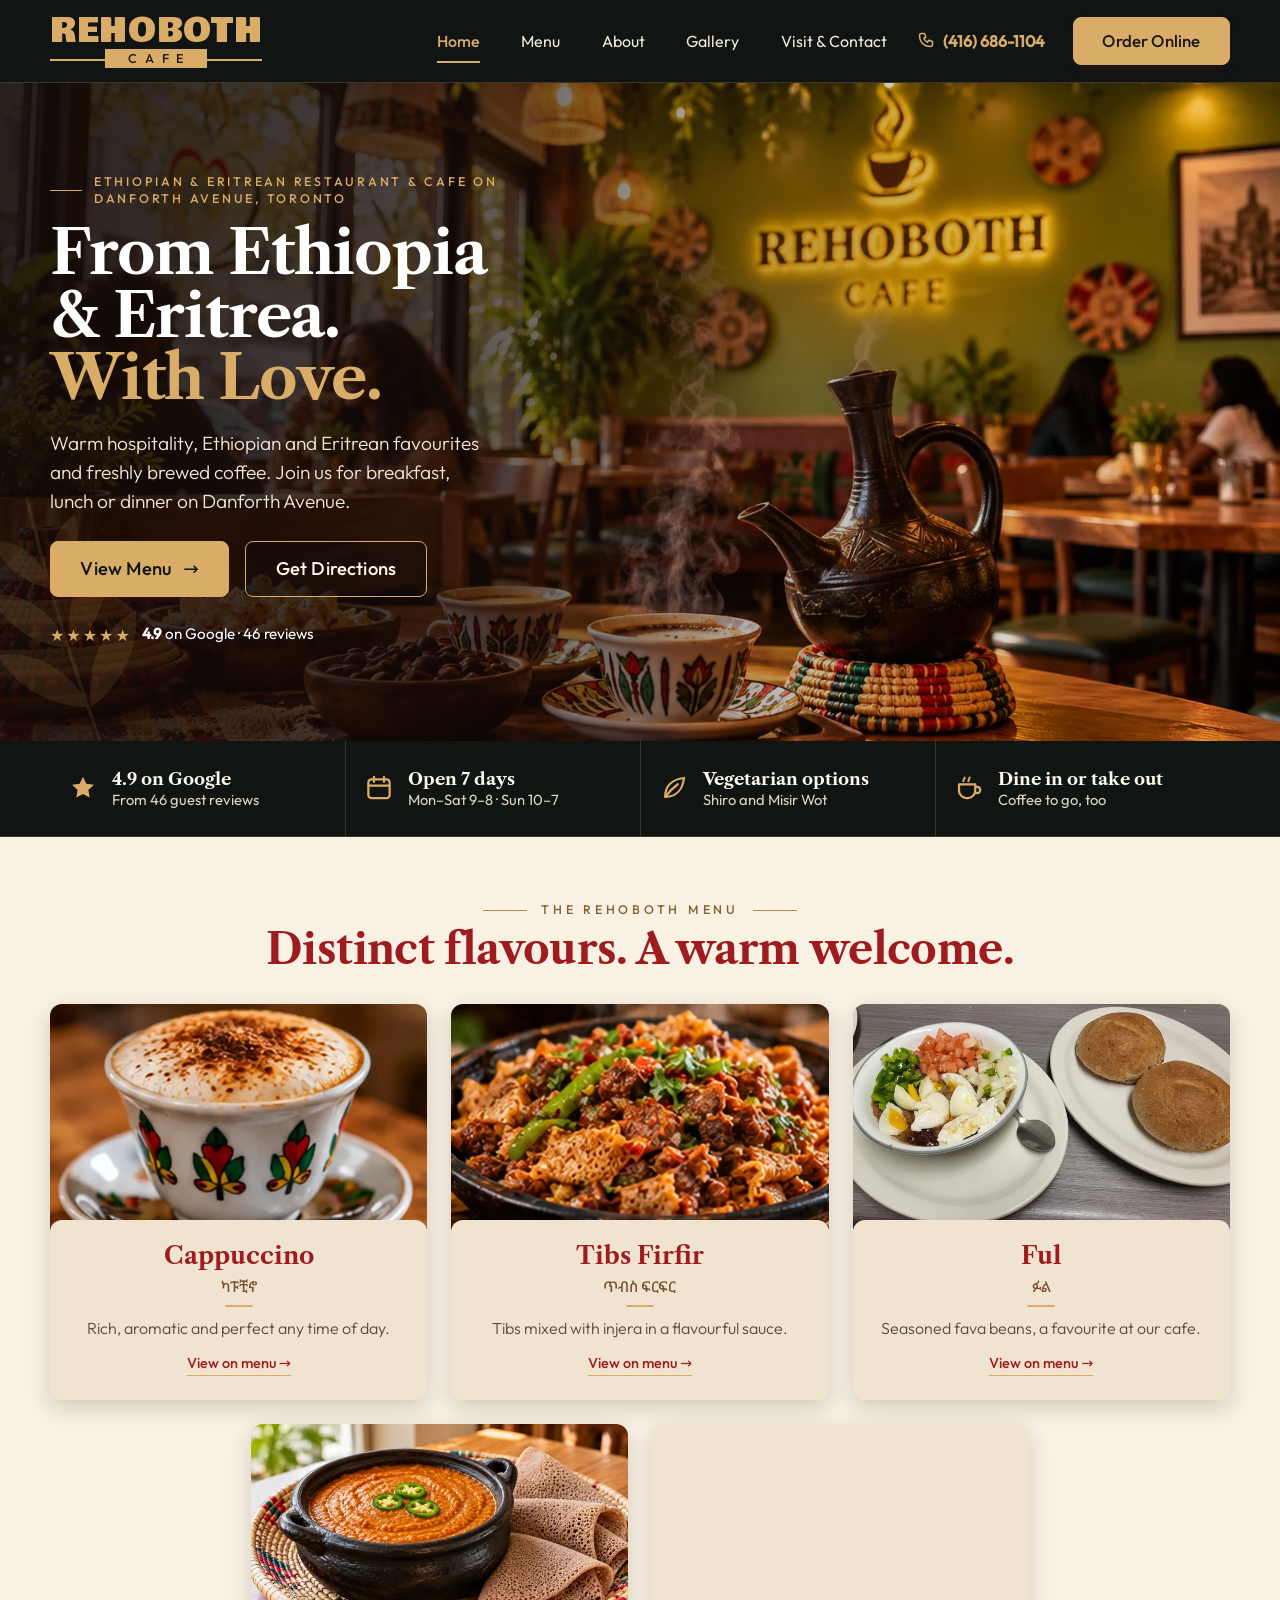
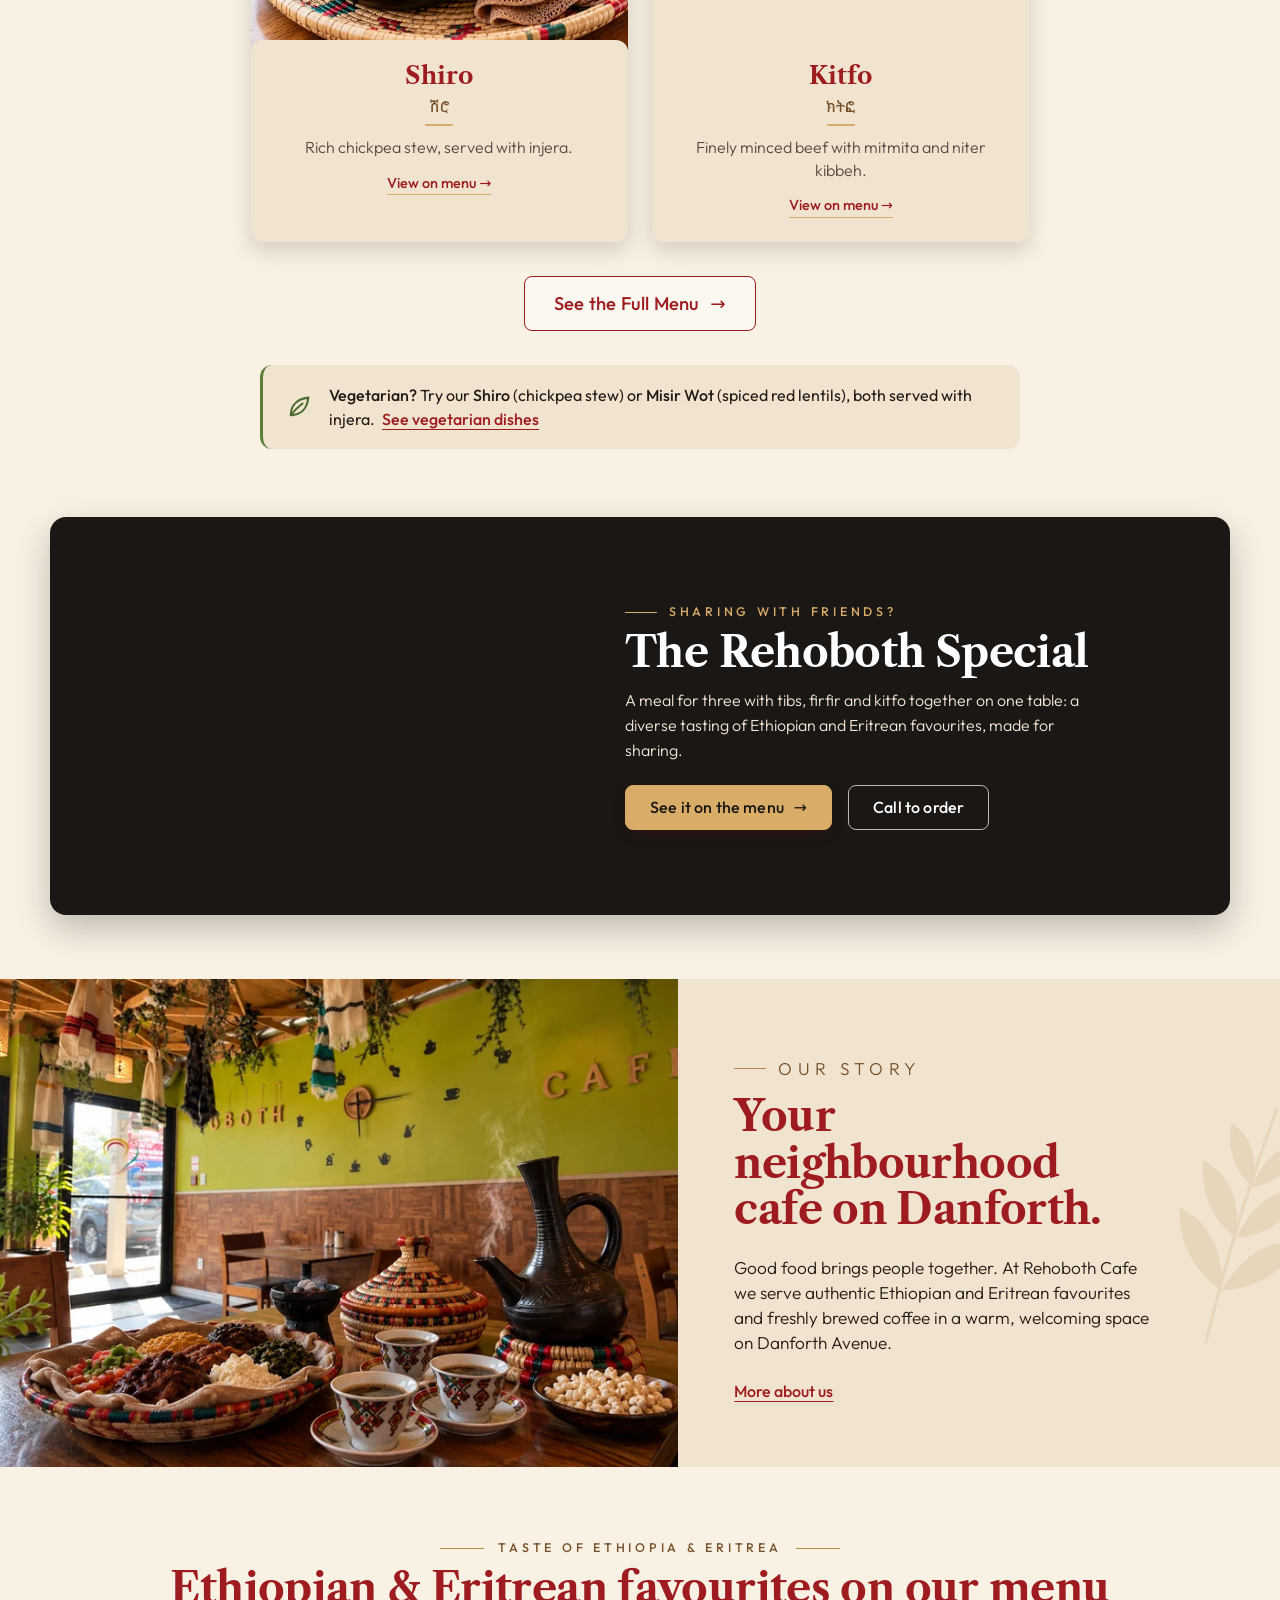
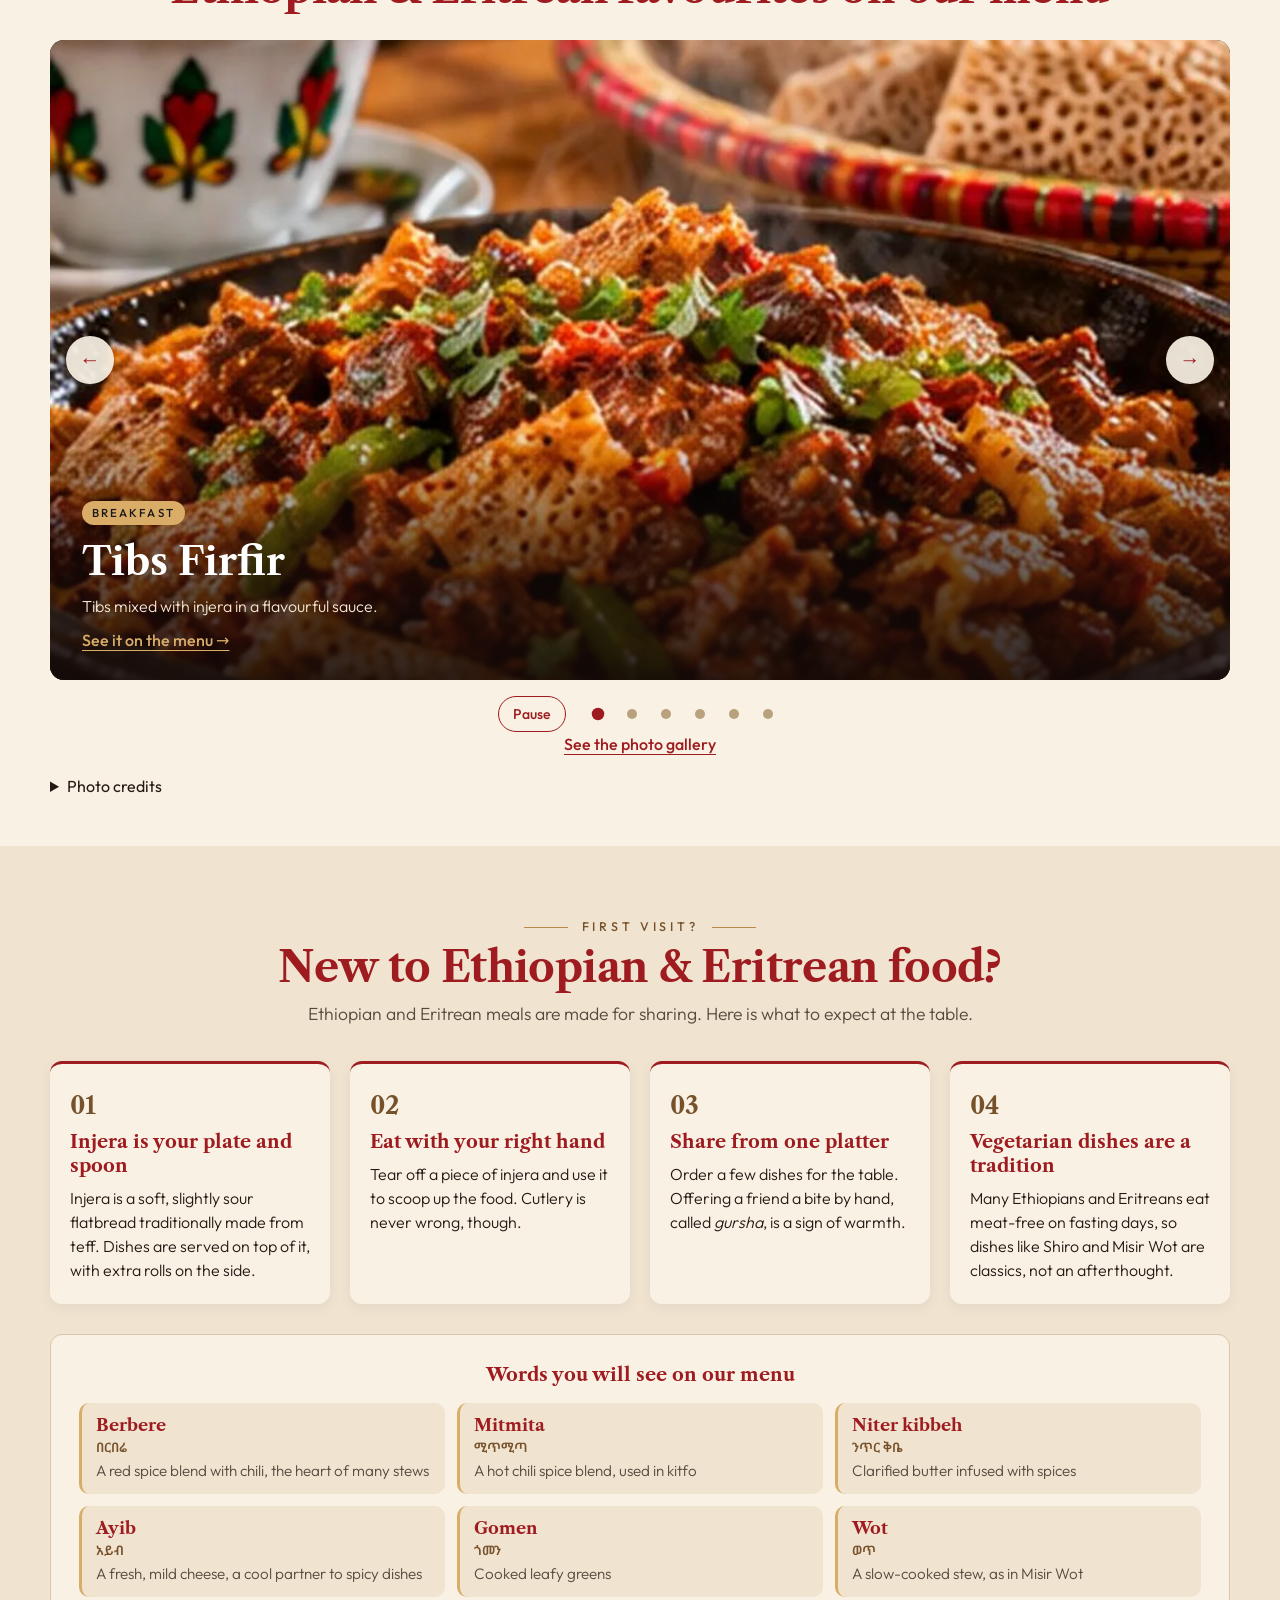
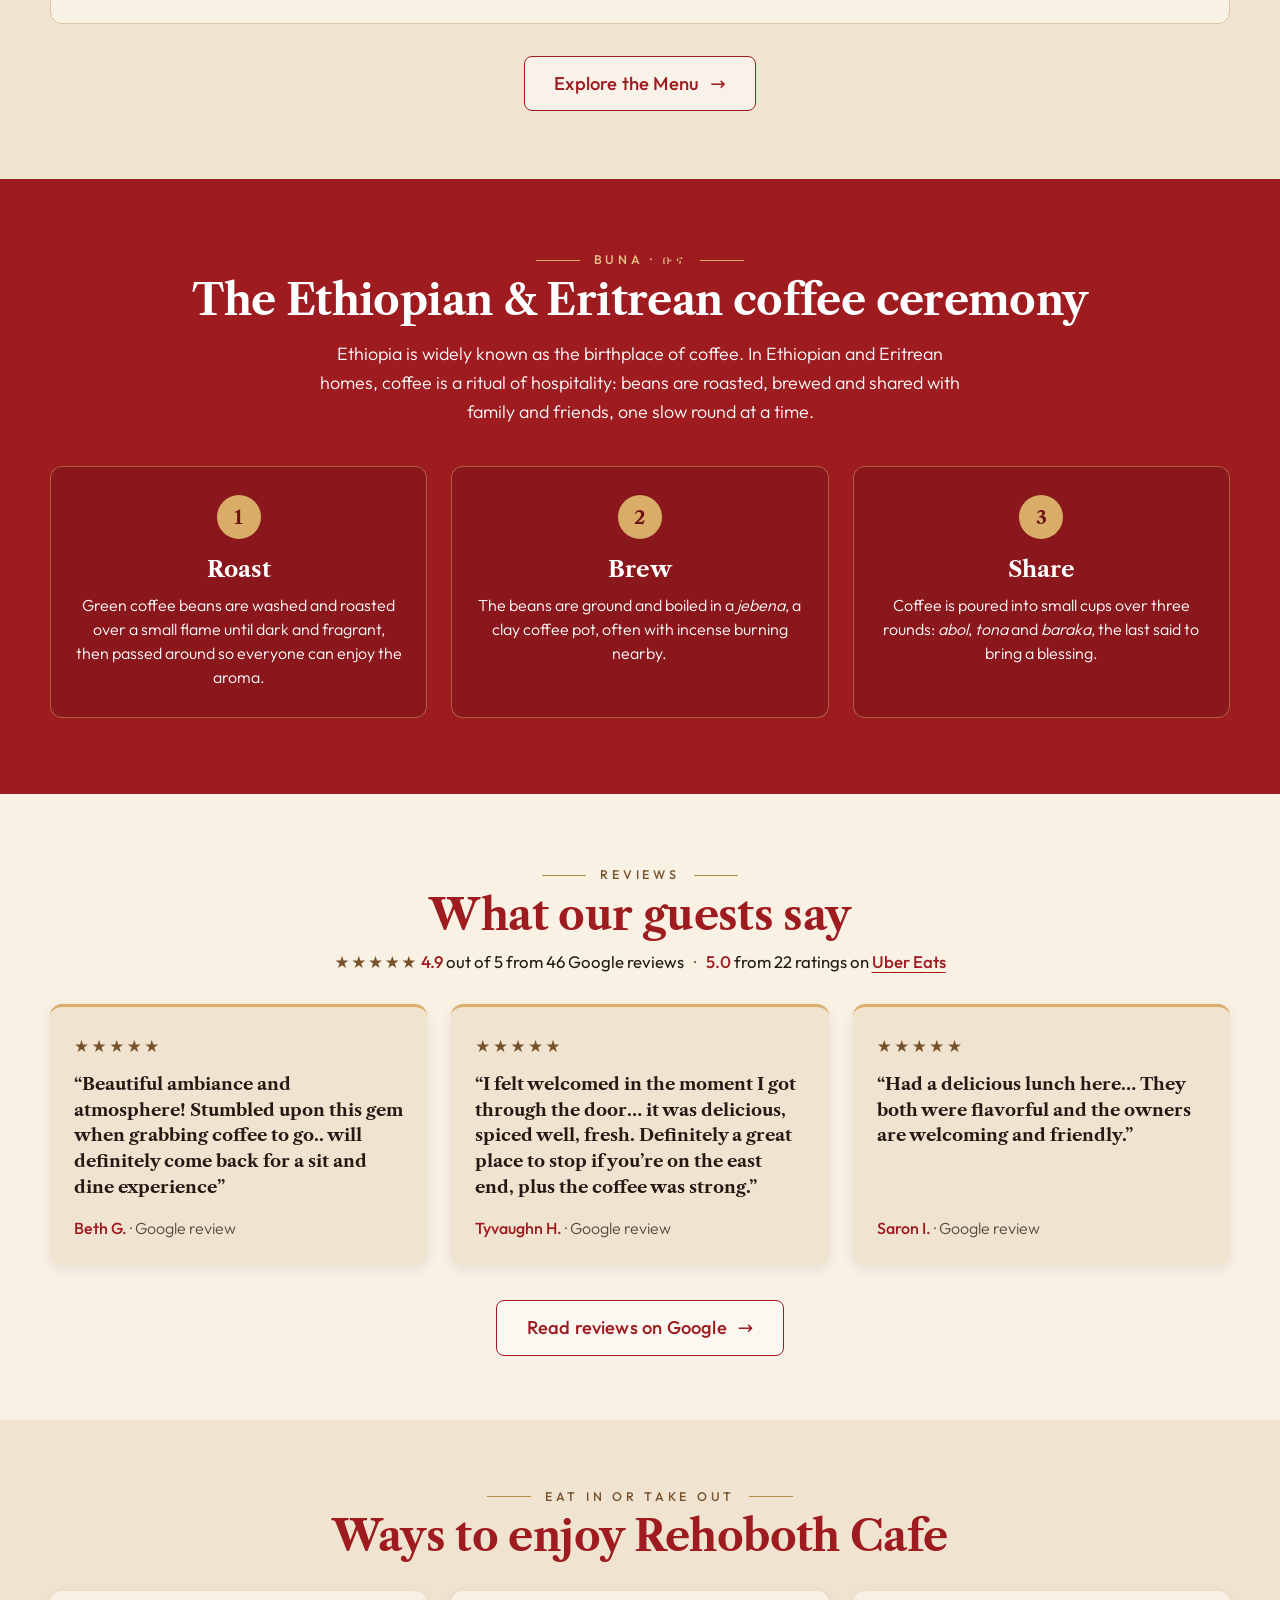
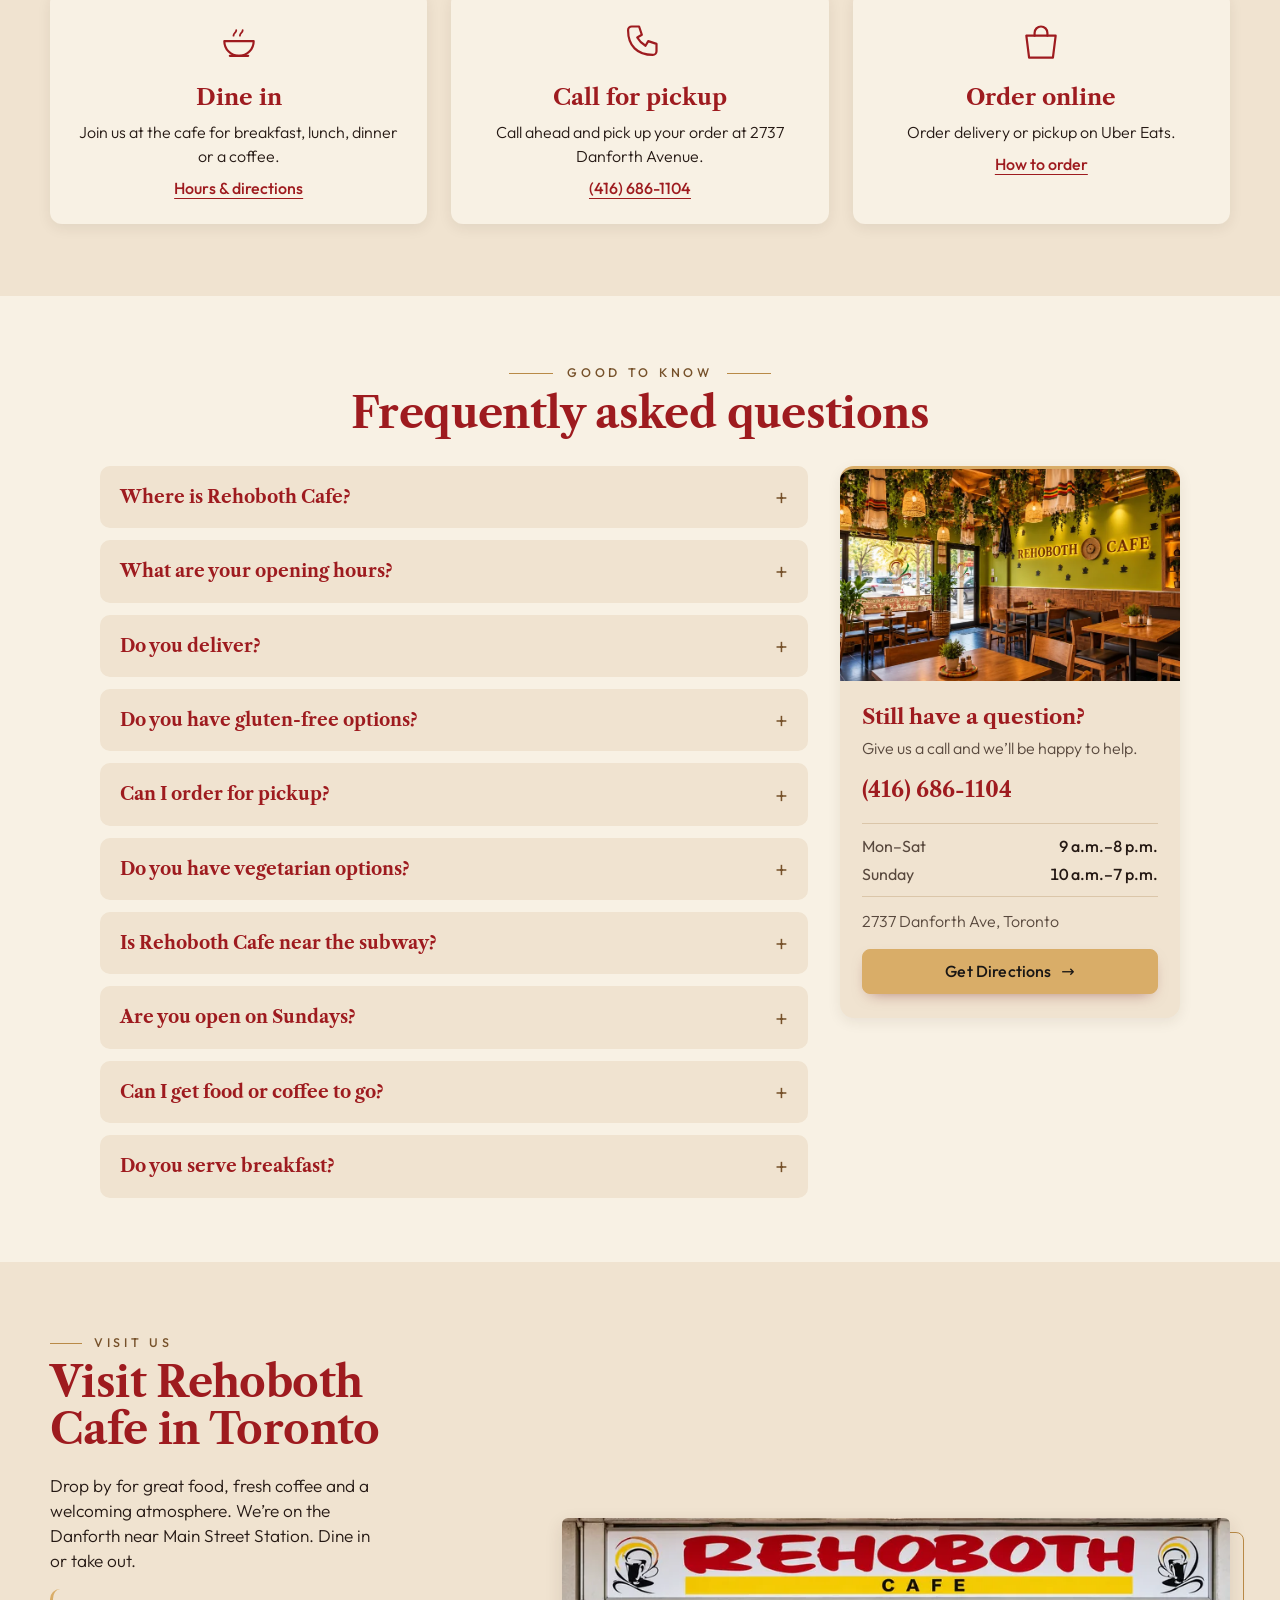
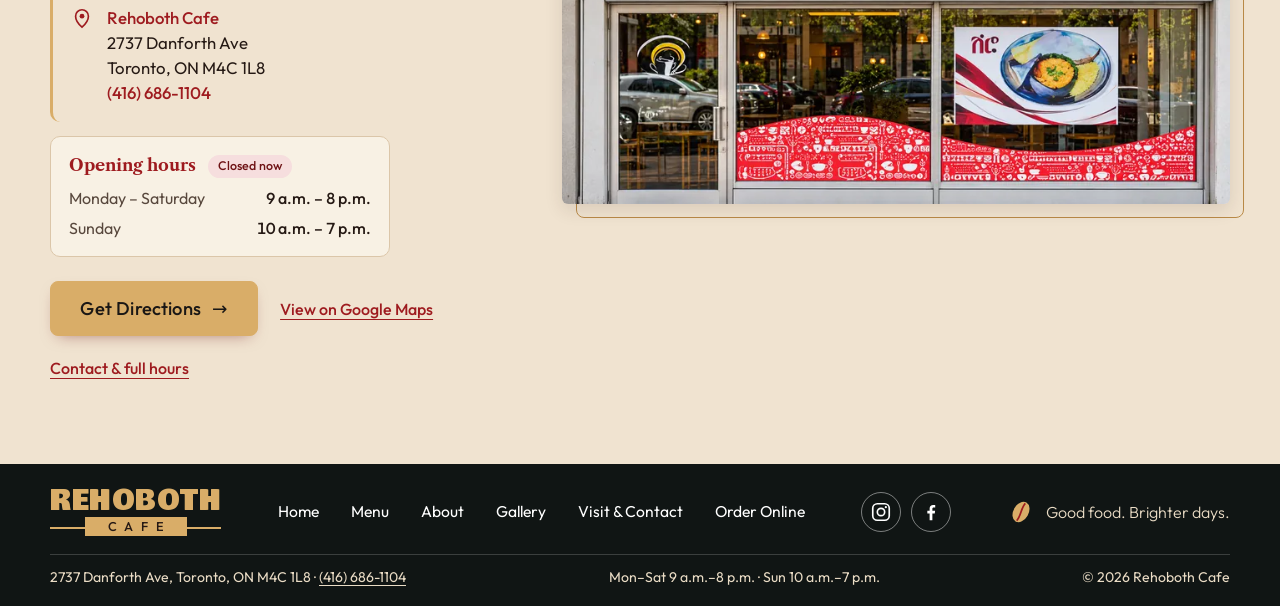
==== commit 148b5991: "Use cafe food photos on the menu, homepage and gallery" ====
--- a/index.html
+++ b/index.html
@@ -210,9 +210,9 @@
         <li class="card">
           <a class="card-link" href="menu#item-ful" aria-label="View Ful details and price on the menu">
             <picture>
-              <source srcset="img/ful-rehoboth-640.webp 640w, img/ful-rehoboth-768.webp 768w" sizes="(max-width: 680px) 100vw, (max-width: 960px) 50vw, 33vw" type="image/webp">
-              <img src="img/ful-rehoboth-768.jpg" width="768" height="432" loading="lazy" decoding="async"
-                   alt="Ful: seasoned fava beans with chopped tomato, spring onion and soft-boiled eggs in a dark bowl, with bread">
+              <source srcset="img/ful-cafe-640.webp 640w, img/ful-cafe-768.webp 768w" sizes="(max-width: 680px) 100vw, (max-width: 960px) 50vw, 33vw" type="image/webp">
+              <img src="img/ful-cafe-768.jpg" width="768" height="432" loading="lazy" decoding="async"
+                   alt="Ful at Rehoboth Cafe with tomato, onion, green pepper, boiled egg and ayib, served with bread rolls">
             </picture>
             <div class="card-body">
               <h3>Ful <span class="am" lang="am">ፉል</span></h3>
@@ -264,9 +264,9 @@
   <section class="special" aria-labelledby="special-title">
     <div class="container special-inner reveal">
       <picture class="special-img">
-        <source type="image/webp" srcset="img/rehoboth-special-sharing-400.webp 400w, img/rehoboth-special-sharing-720.webp 720w, img/rehoboth-special-sharing-800.webp 800w" sizes="(max-width: 680px) calc(100vw - 32px), 45vw"><img src="img/rehoboth-special-sharing-800.jpg" srcset="img/rehoboth-special-sharing-400.jpg 400w, img/rehoboth-special-sharing-720.jpg 720w, img/rehoboth-special-sharing-800.jpg 800w"
+        <source type="image/webp" srcset="img/rehoboth-special-cafe-400.webp 400w, img/rehoboth-special-cafe-720.webp 720w, img/rehoboth-special-cafe-800.webp 800w" sizes="(max-width: 680px) calc(100vw - 32px), 45vw"><img src="img/rehoboth-special-cafe-800.jpg" srcset="img/rehoboth-special-cafe-400.jpg 400w, img/rehoboth-special-cafe-720.jpg 720w, img/rehoboth-special-cafe-800.jpg 800w"
              sizes="(max-width: 680px) calc(100vw - 32px), 45vw" width="800" height="600" loading="lazy" decoding="async"
-             alt="A shared injera platter with sautéed meat, stews and greens beside an Ethiopian coffee service">
+             alt="Rehoboth Special: tibs, firfir, kitfo and ayib on an injera-lined sharing platter">
       </picture>
       <div class="special-text">
         <p class="eyebrow eyebrow-line">Sharing with friends?</p>
@@ -346,14 +346,14 @@
         </div>
         <div class="slide" role="group" aria-roledescription="slide" aria-label="5 of 6: Ful" aria-hidden="true">
           <picture>
-            <source media="(max-width: 680px)" srcset="img/ful-rehoboth-mobile.webp" width="480" height="600" type="image/webp"><source media="(max-width: 680px)" srcset="img/ful-rehoboth-mobile.jpg" width="480" height="600" type="image/jpeg">
-            <source type="image/webp" srcset="img/ful-rehoboth-640.webp 640w, img/ful-rehoboth-768.webp 768w" sizes="(max-width: 1180px) 100vw, 1180px"><img src="img/ful-rehoboth-768.jpg" srcset="img/ful-rehoboth-640.jpg 640w, img/ful-rehoboth-768.jpg 768w"
-                 sizes="(max-width: 1180px) 100vw, 1180px" width="768" height="432" loading="lazy" decoding="async" alt="Ful: seasoned fava beans with chopped tomato, spring onion and soft-boiled eggs in a dark bowl, with bread">
+            <source media="(max-width: 680px)" srcset="img/ful-cafe-mobile.webp" width="480" height="600" type="image/webp"><source media="(max-width: 680px)" srcset="img/ful-cafe-mobile.jpg" width="480" height="600" type="image/jpeg">
+            <source type="image/webp" srcset="img/ful-cafe-640.webp 640w, img/ful-cafe-768.webp 768w" sizes="(max-width: 1180px) 100vw, 1180px"><img src="img/ful-cafe-768.jpg" srcset="img/ful-cafe-640.jpg 640w, img/ful-cafe-768.jpg 768w"
+                 sizes="(max-width: 1180px) 100vw, 1180px" width="768" height="432" loading="lazy" decoding="async" alt="Ful at Rehoboth Cafe with tomato, onion, green pepper, boiled egg and ayib, served with bread rolls">
           </picture>
           <div class="slide-cap">
             <span class="slide-cat">Breakfast</span>
             <h3>Ful</h3>
-            <p>Seasoned fava beans with tomato, spring onion and egg.</p>
+            <p>Seasoned fava beans with tomato, onion, green pepper, egg and ayib.</p>
             <a href="menu#item-ful" tabindex="-1">See it on the menu <span aria-hidden="true">&rarr;</span></a>
           </div>
         </div>
@@ -393,10 +393,10 @@
           <li>Special Kitfo: &ldquo;Kitfo, gomen and aybe&rdquo; by Arsupeee, <a href="https://commons.wikimedia.org/wiki/File:Kitfo,_gomen_and_aybe.jpg" target="_blank" rel="noopener">Wikimedia Commons</a>, <a href="https://creativecommons.org/licenses/by-sa/4.0/" target="_blank" rel="noopener">CC BY-SA 4.0</a>. Cropped.</li>
           <li>Tibs: &ldquo;Siga Tibs&rdquo; by Khajitdadddy, <a href="https://commons.wikimedia.org/wiki/File:Siga_Tibs.jpg" target="_blank" rel="noopener">Wikimedia Commons</a>, <a href="https://creativecommons.org/licenses/by-sa/4.0/" target="_blank" rel="noopener">CC BY-SA 4.0</a>. Cropped.</li>
           <li>Firfir: illustration supplied for this website.</li>
-          <li>Ful: illustration supplied for this website.</li>
+          <li>Ful: photograph supplied by Rehoboth Cafe, October 2026. Cropped and resized.</li>
           <li>Tibs Firfir: design placeholder until Rehoboth Cafe supplies its own photo.</li>
           <li>Cafe interior (top of page) and cafe table (Our Story): images supplied for this website.</li>
-          <li>Rehoboth Special platter: generated illustration supplied by the site owner; illustrative of the meal.</li>
+          <li>Rehoboth Special platter: photograph supplied by Rehoboth Cafe, October 2026. Cropped and resized.</li>
         </ul>
       </details>
     </div>
--- a/styles.css
+++ b/styles.css
@@ -335,6 +335,14 @@
 
 .menu-empty { margin: 32px 0; padding: 24px; text-align: center; background: var(--cream-2); border-radius: 12px; }
 .link-btn { font: inherit; color: var(--red); background: none; border: 0; padding: 0; text-decoration: underline; text-underline-offset: 3px; cursor: pointer; }
+.kitchen-photos { margin-top: 40px; }
+.kitchen-photos > p { margin: 12px 0 20px; color: var(--text-soft); }
+.kitchen-photo-grid { display: grid; grid-template-columns: repeat(2, minmax(0, 1fr)); gap: 20px; }
+.kitchen-photo { margin: 0; }
+.kitchen-photo a { display: block; overflow: hidden; border-radius: 10px; background: var(--today); }
+.kitchen-photo img { display: block; width: 100%; height: auto; aspect-ratio: 4 / 3; object-fit: contain; }
+.kitchen-photo figcaption { margin-top: 10px; font-weight: 500; }
+@media (max-width: 480px) { .kitchen-photo-grid { grid-template-columns: 1fr; } }
 .menu-notice { margin-top: 36px; padding: 16px 20px; border-left: 4px solid var(--gold); background: var(--today); border-radius: 0 8px 8px 0; }
 .menu-notice p { line-height: 1.5; }
 .menu-notice strong { color: var(--red); font-weight: 500; }
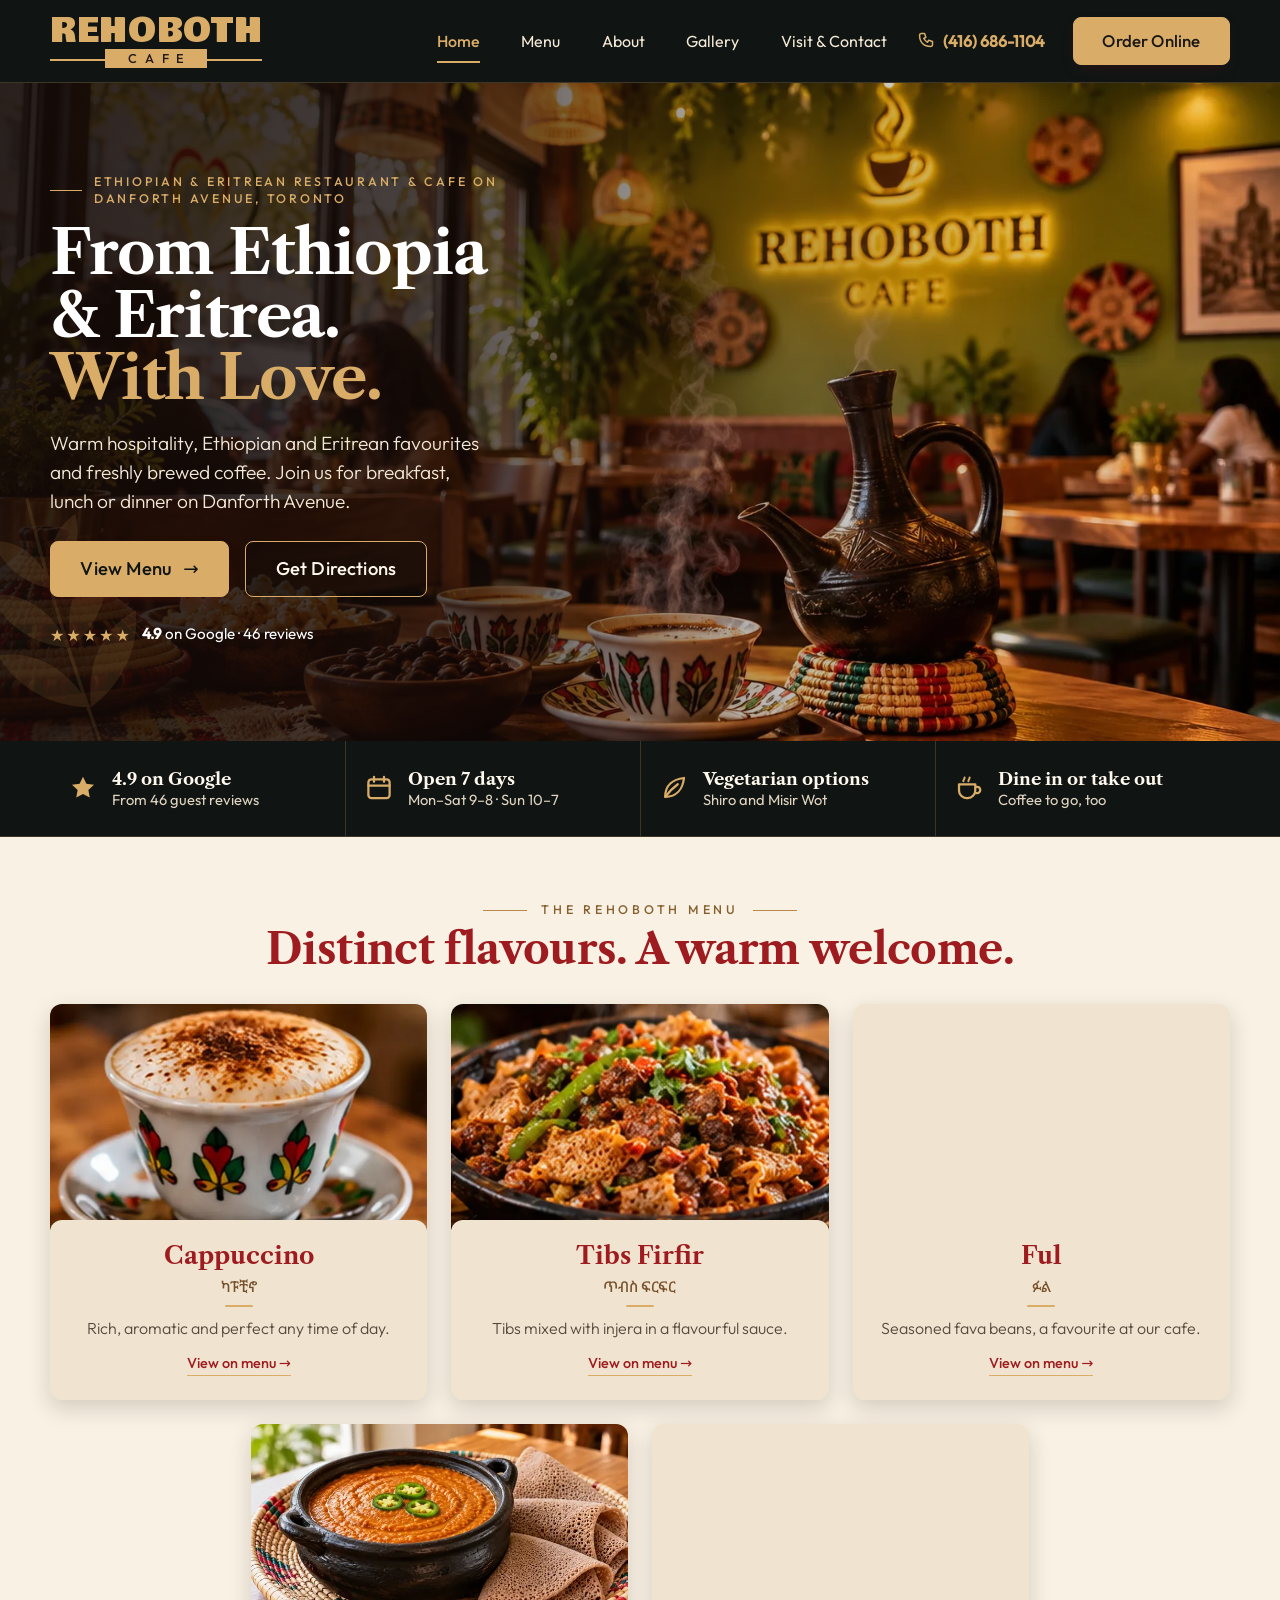
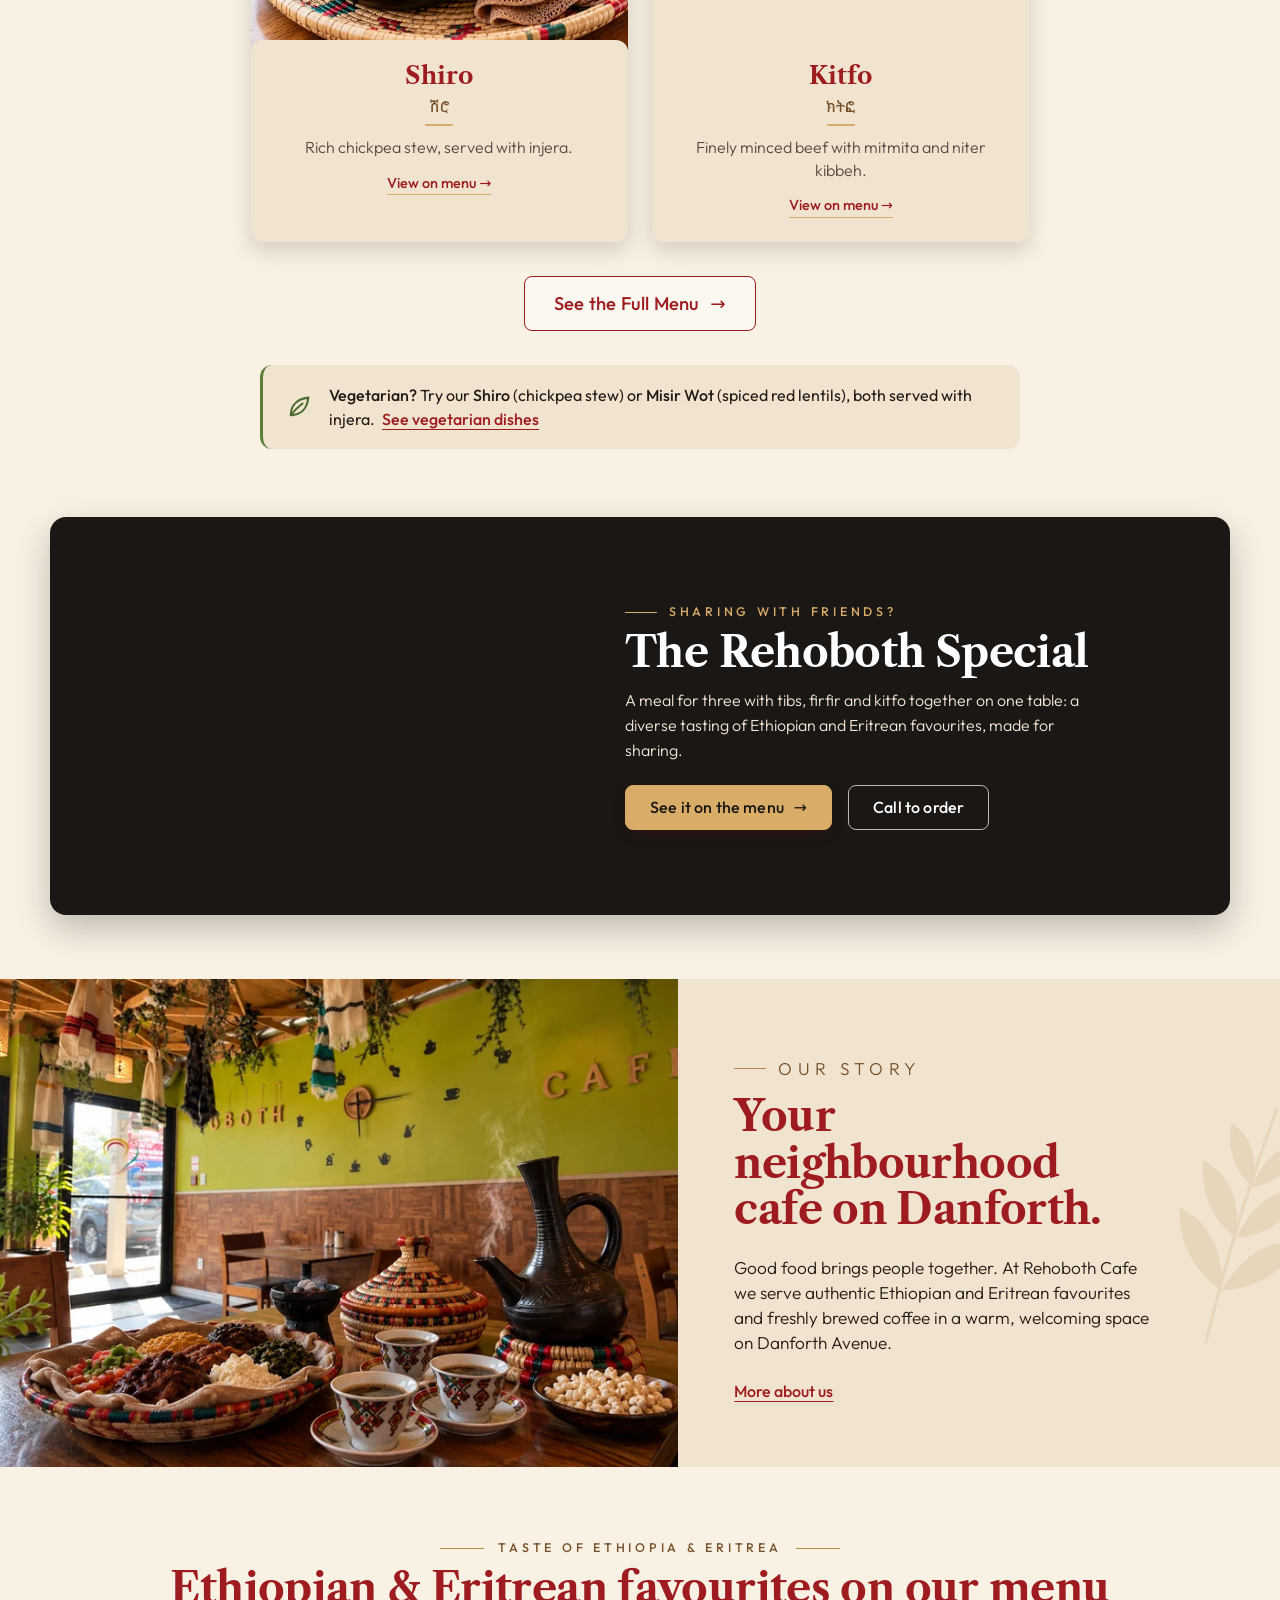
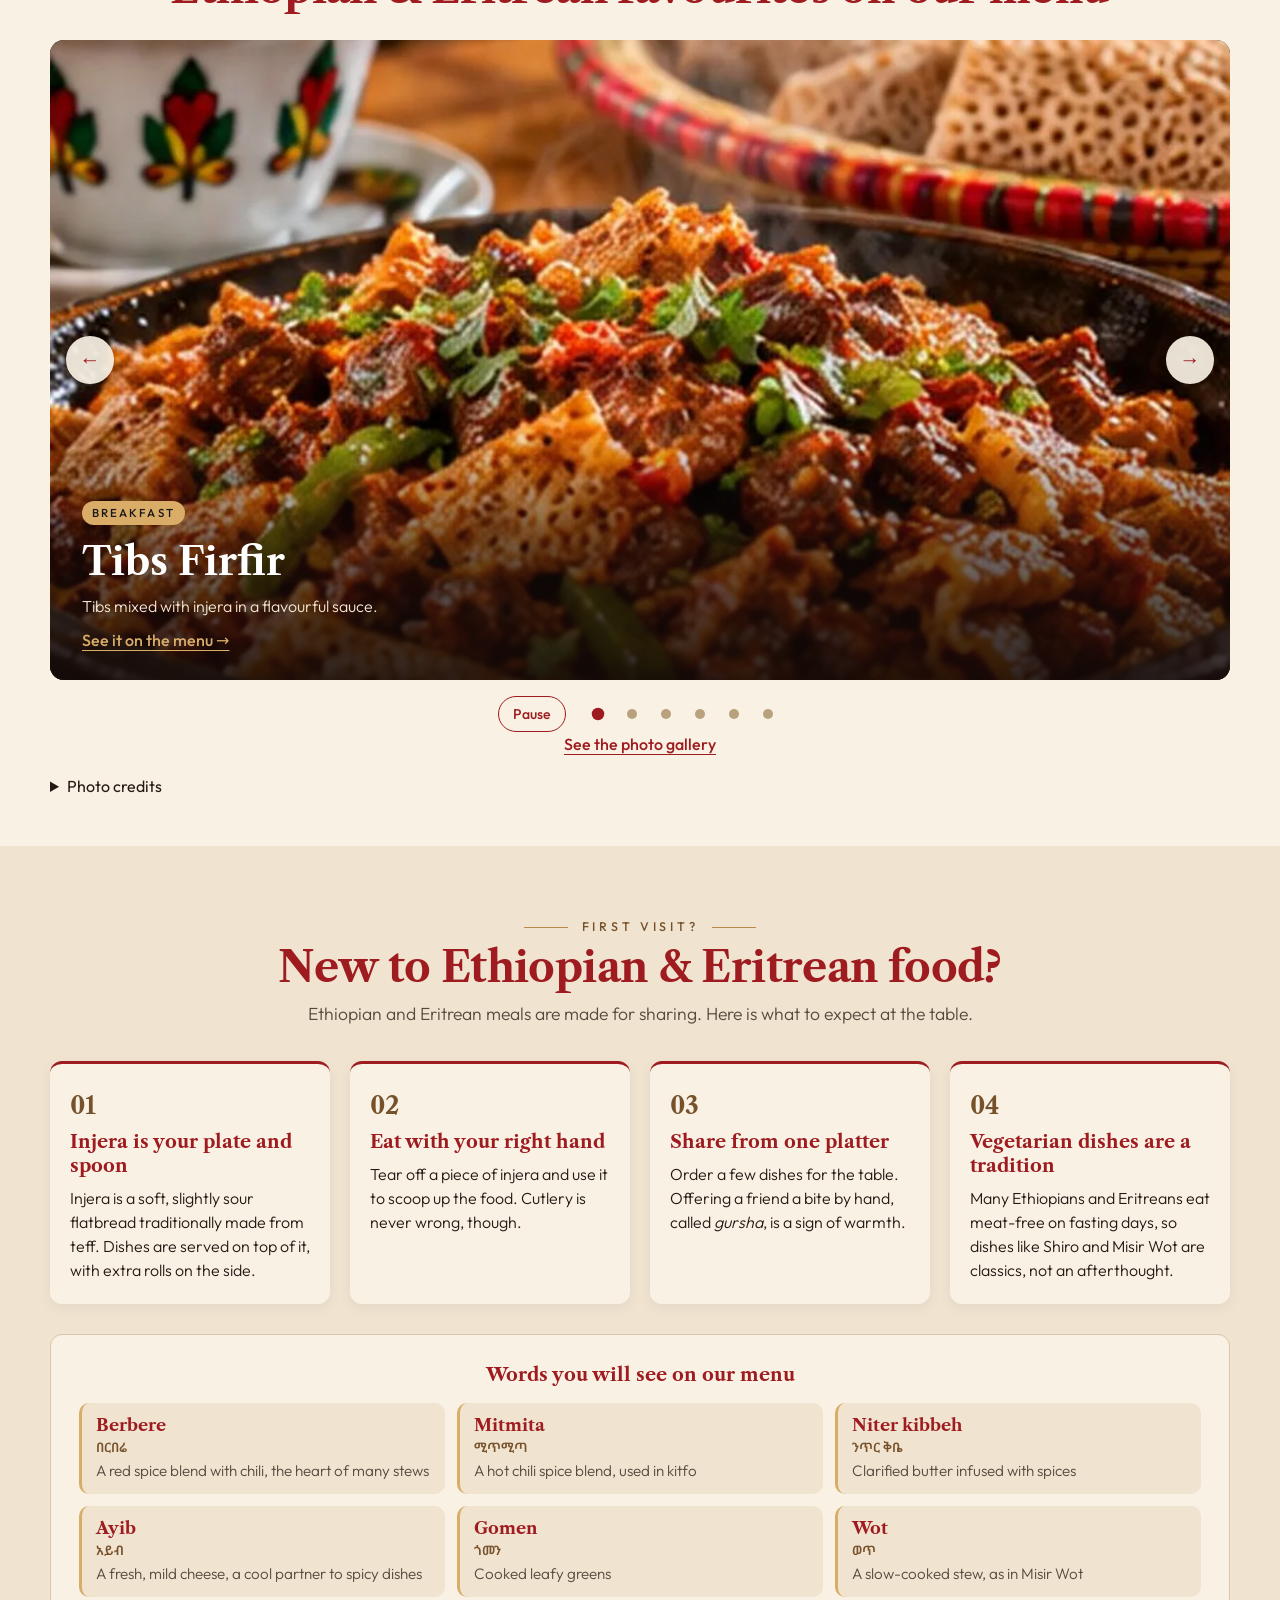
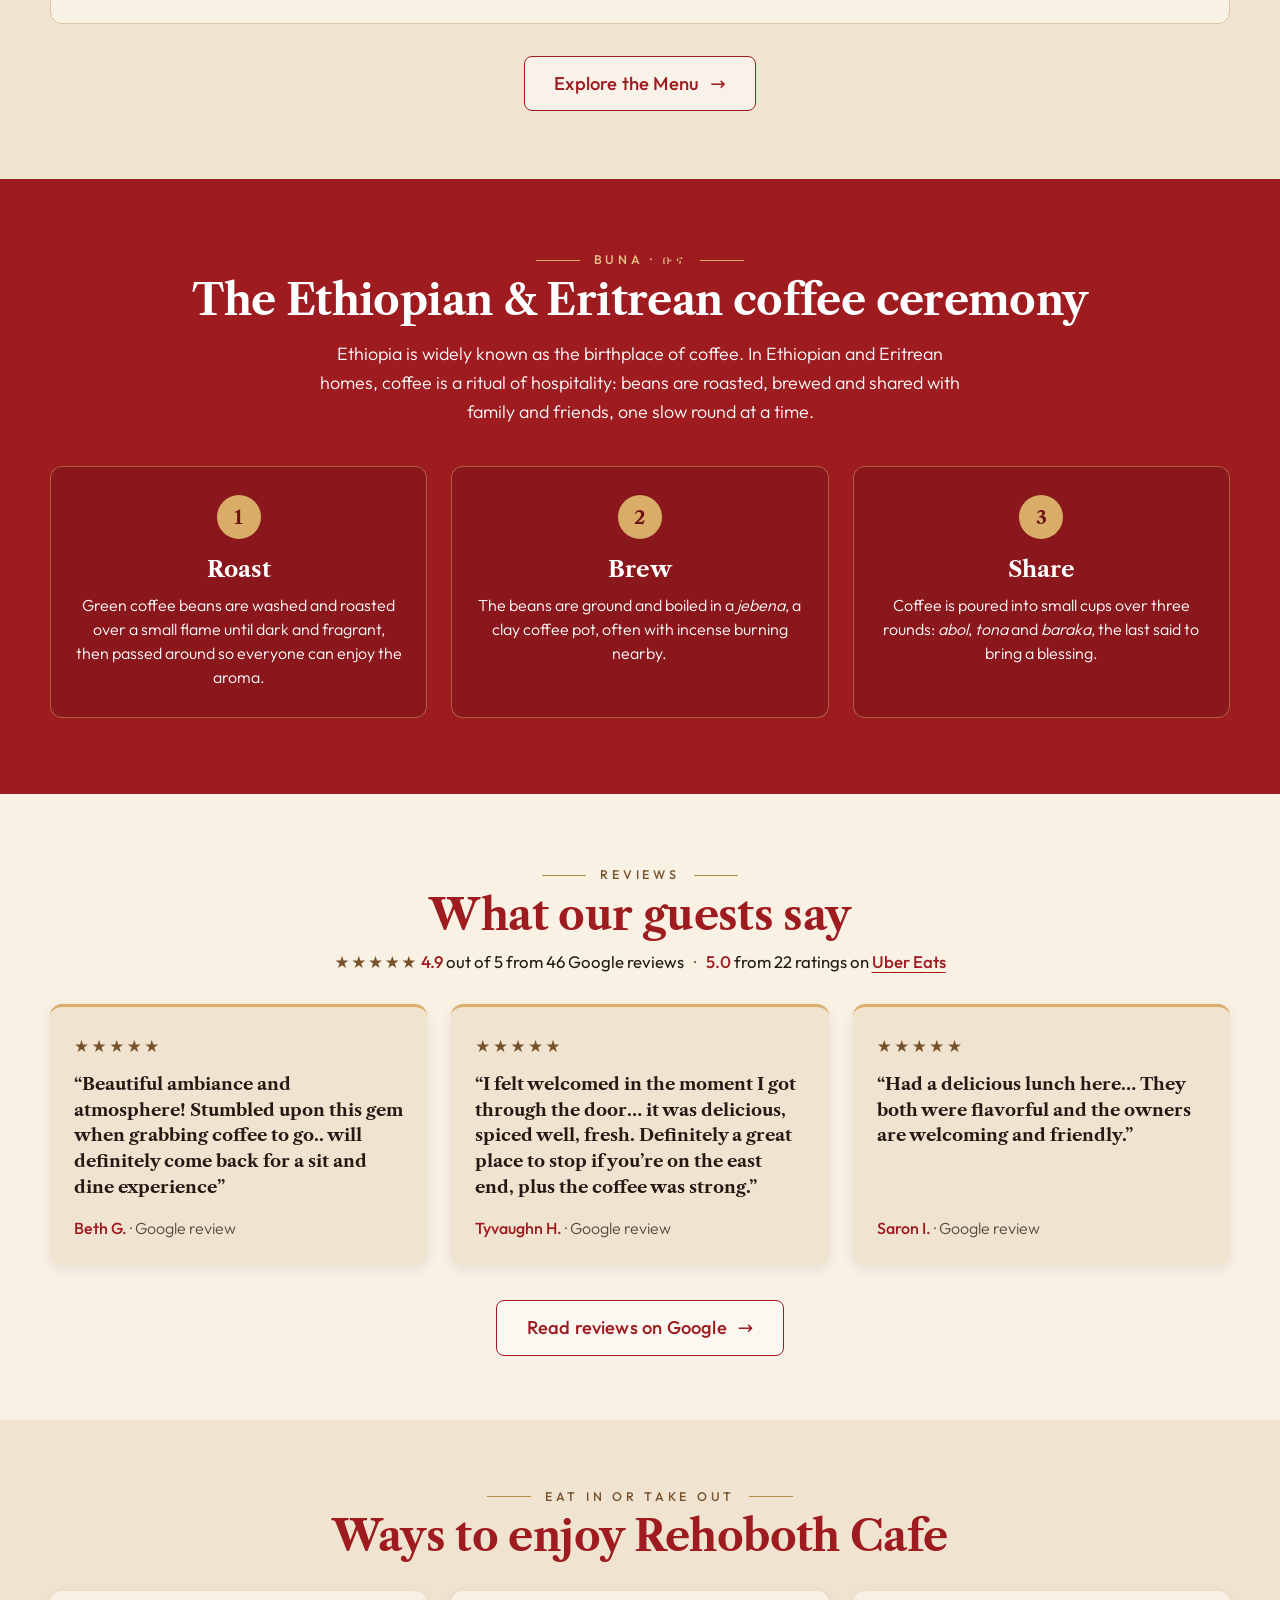
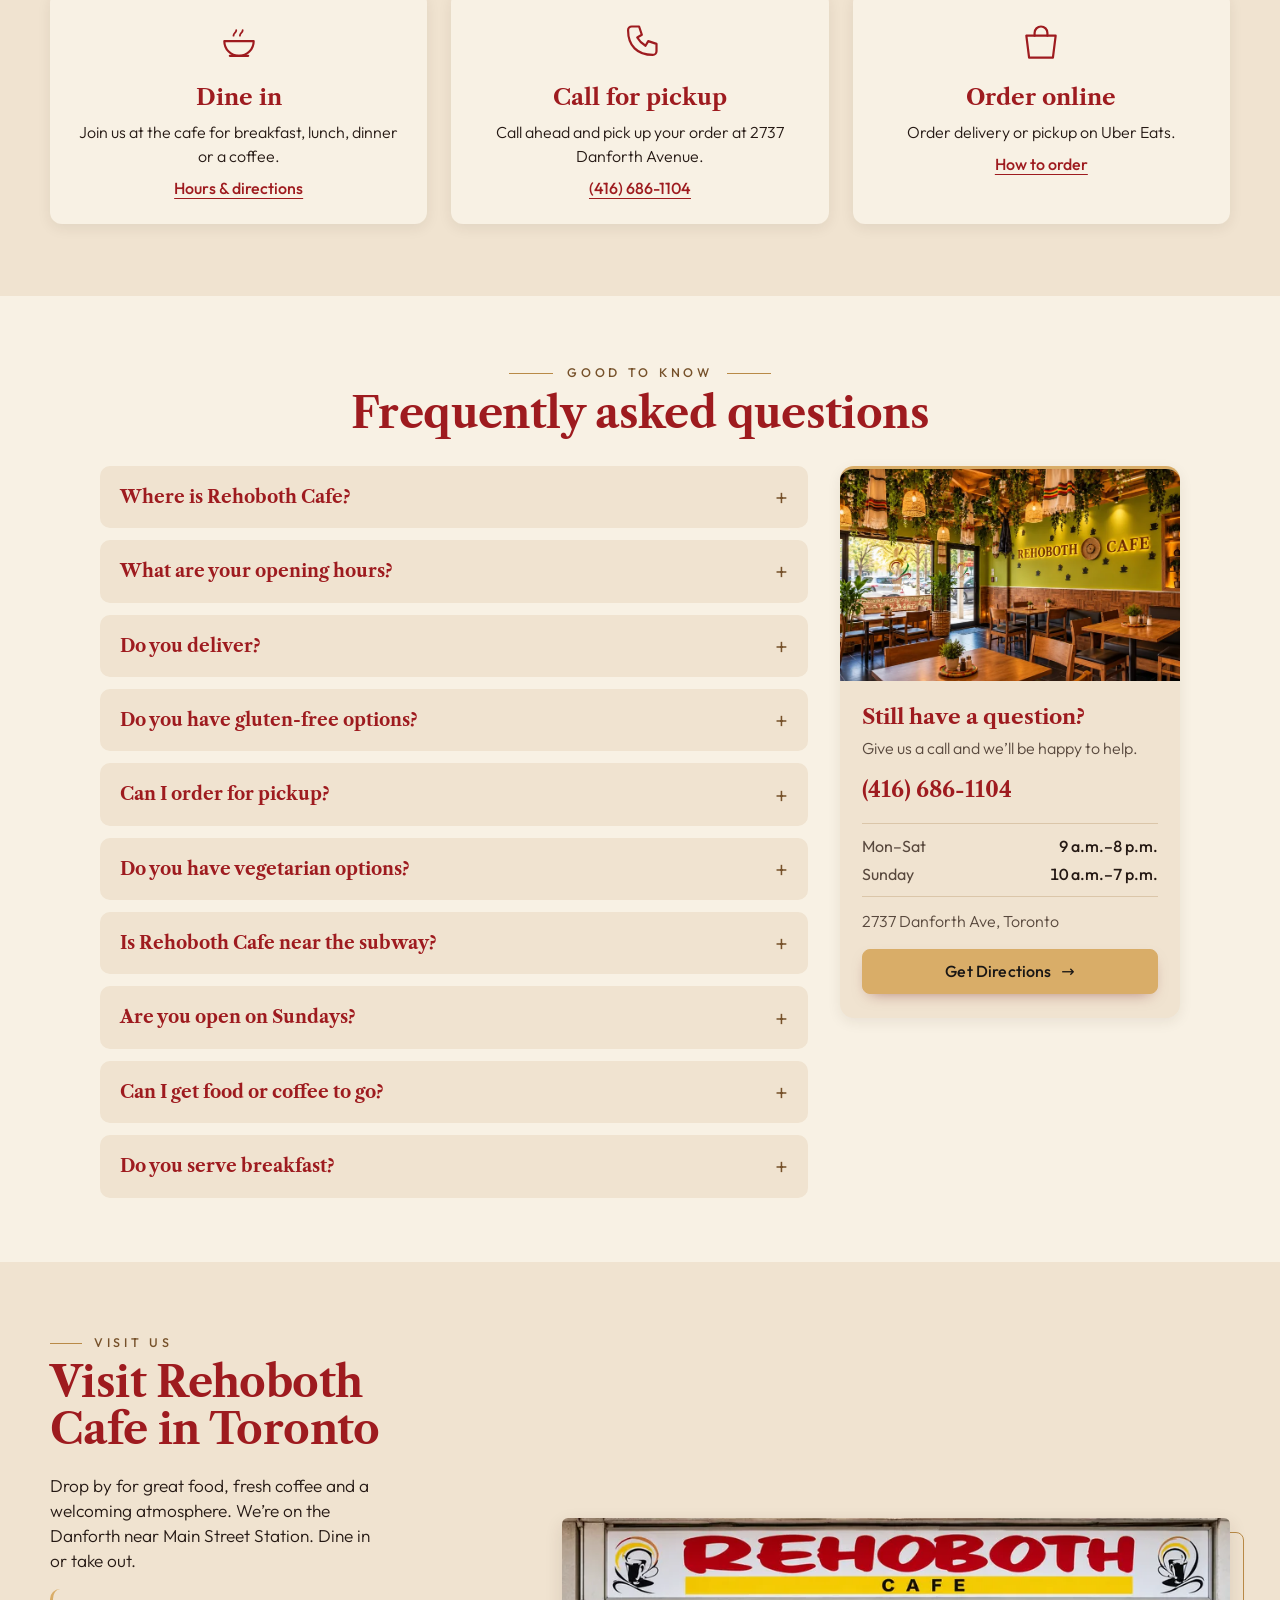
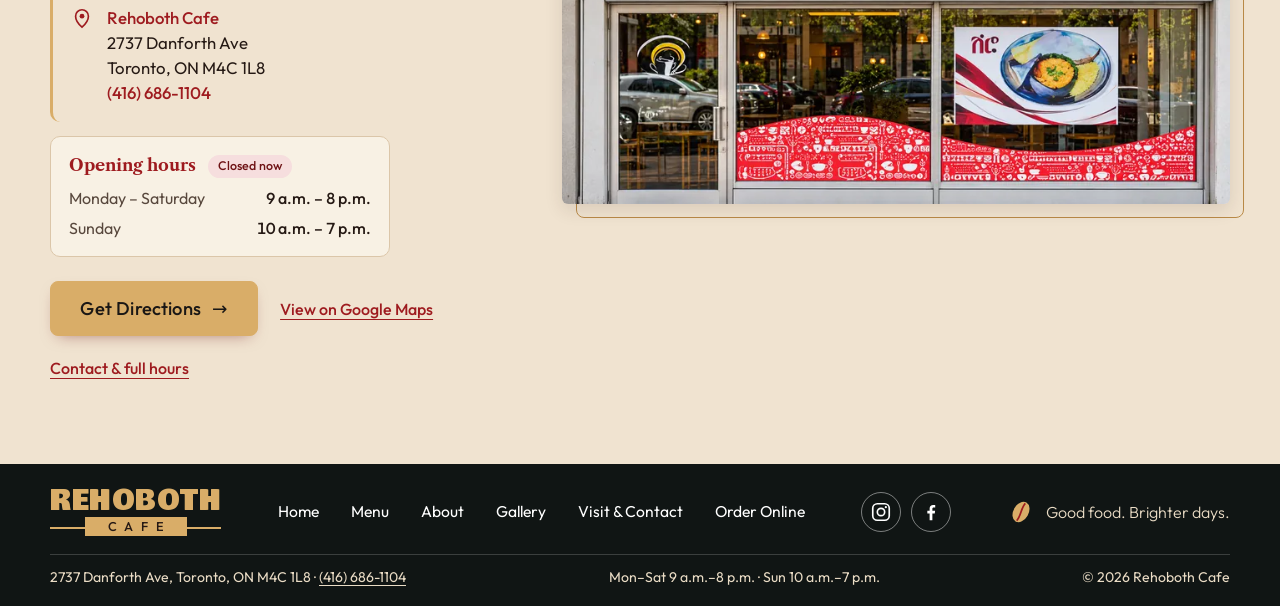
==== commit 6f849f90: "Refresh stylesheet cache for the new kitchen photo layout" ====
--- a/index.html
+++ b/index.html
@@ -25,7 +25,7 @@
 <link rel="icon" href="/favicon.svg" type="image/svg+xml">
 <link rel="apple-touch-icon" href="/apple-touch-icon.png">
 <link rel="preload" as="image" href="img/rehoboth-home-interior-1536.webp" imagesrcset="img/rehoboth-home-interior-700.webp 700w, img/rehoboth-home-interior-1100.webp 1100w, img/rehoboth-home-interior-1536.webp 1536w" imagesizes="100vw" type="image/webp" fetchpriority="high">
-<link rel="stylesheet" href="styles.css">
+<link rel="stylesheet" href="styles.css?v=20261027-photos">
 
 <script type="application/ld+json">
 {
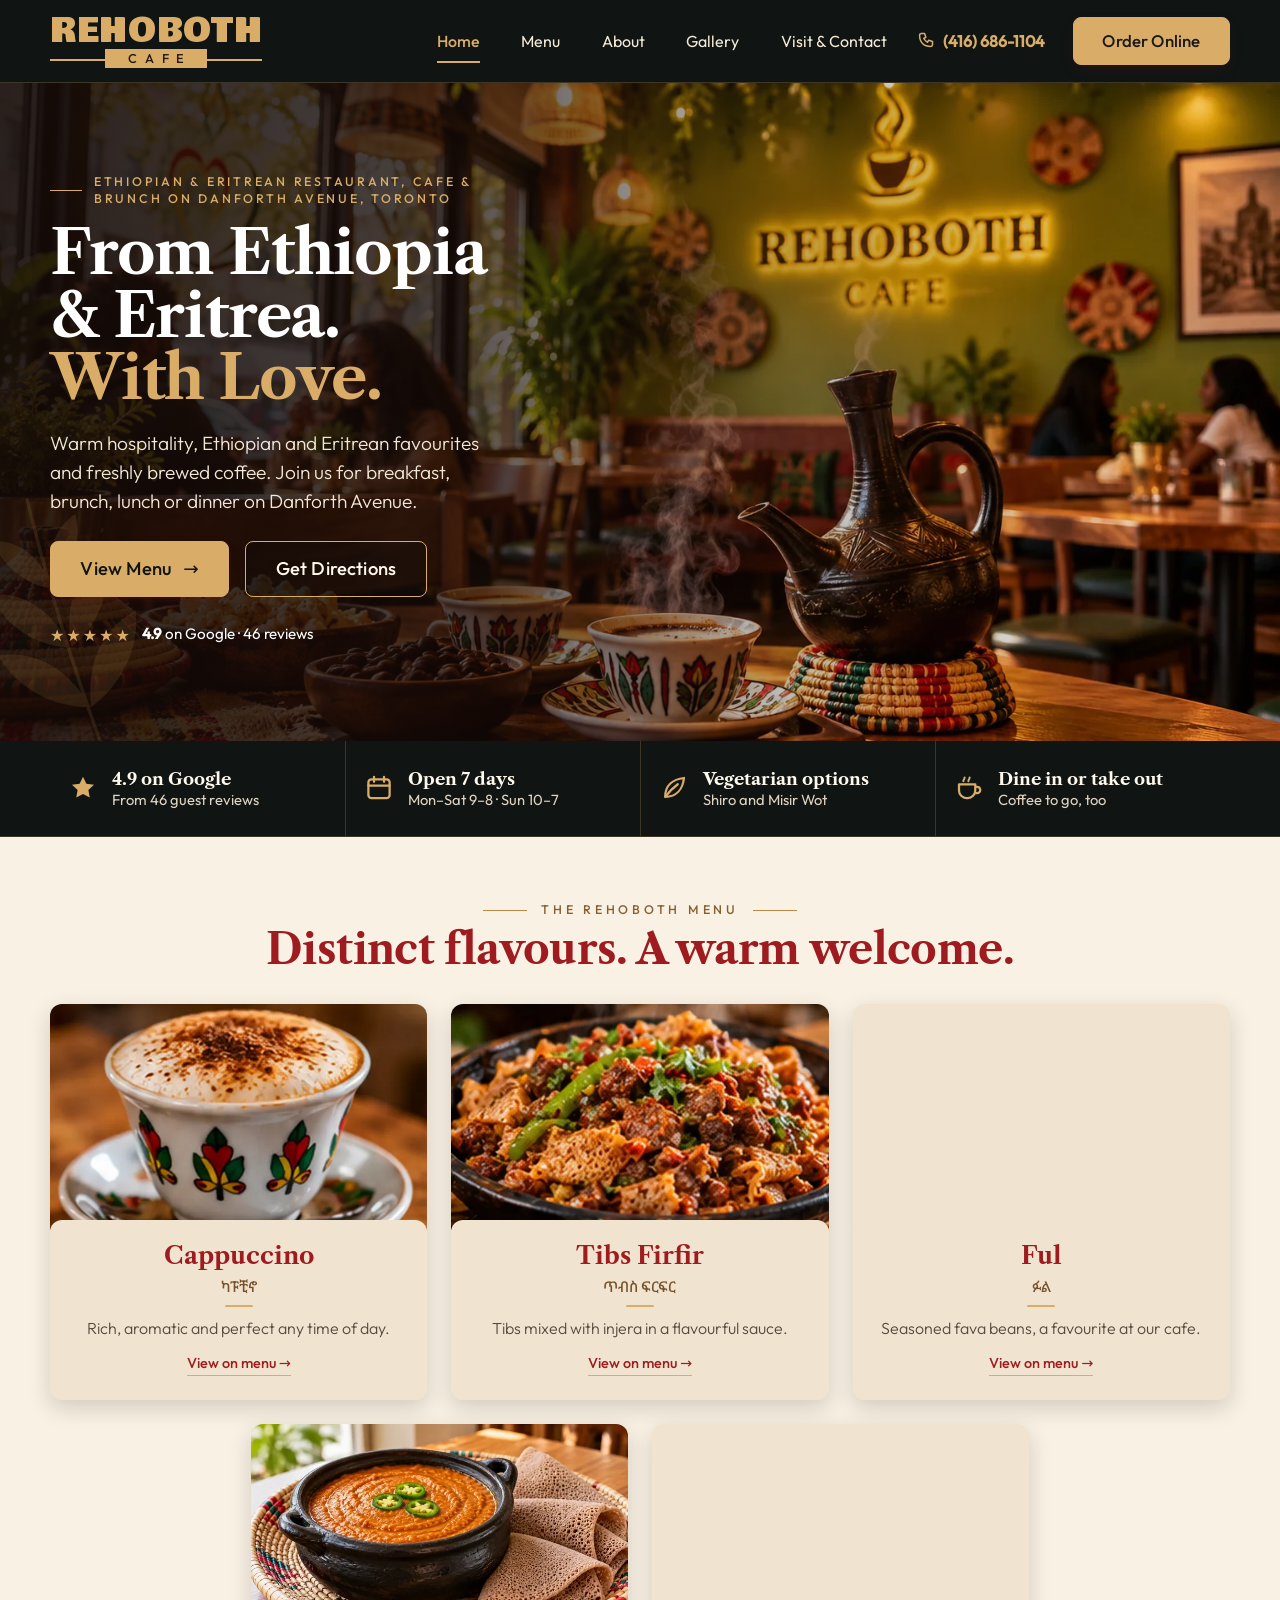
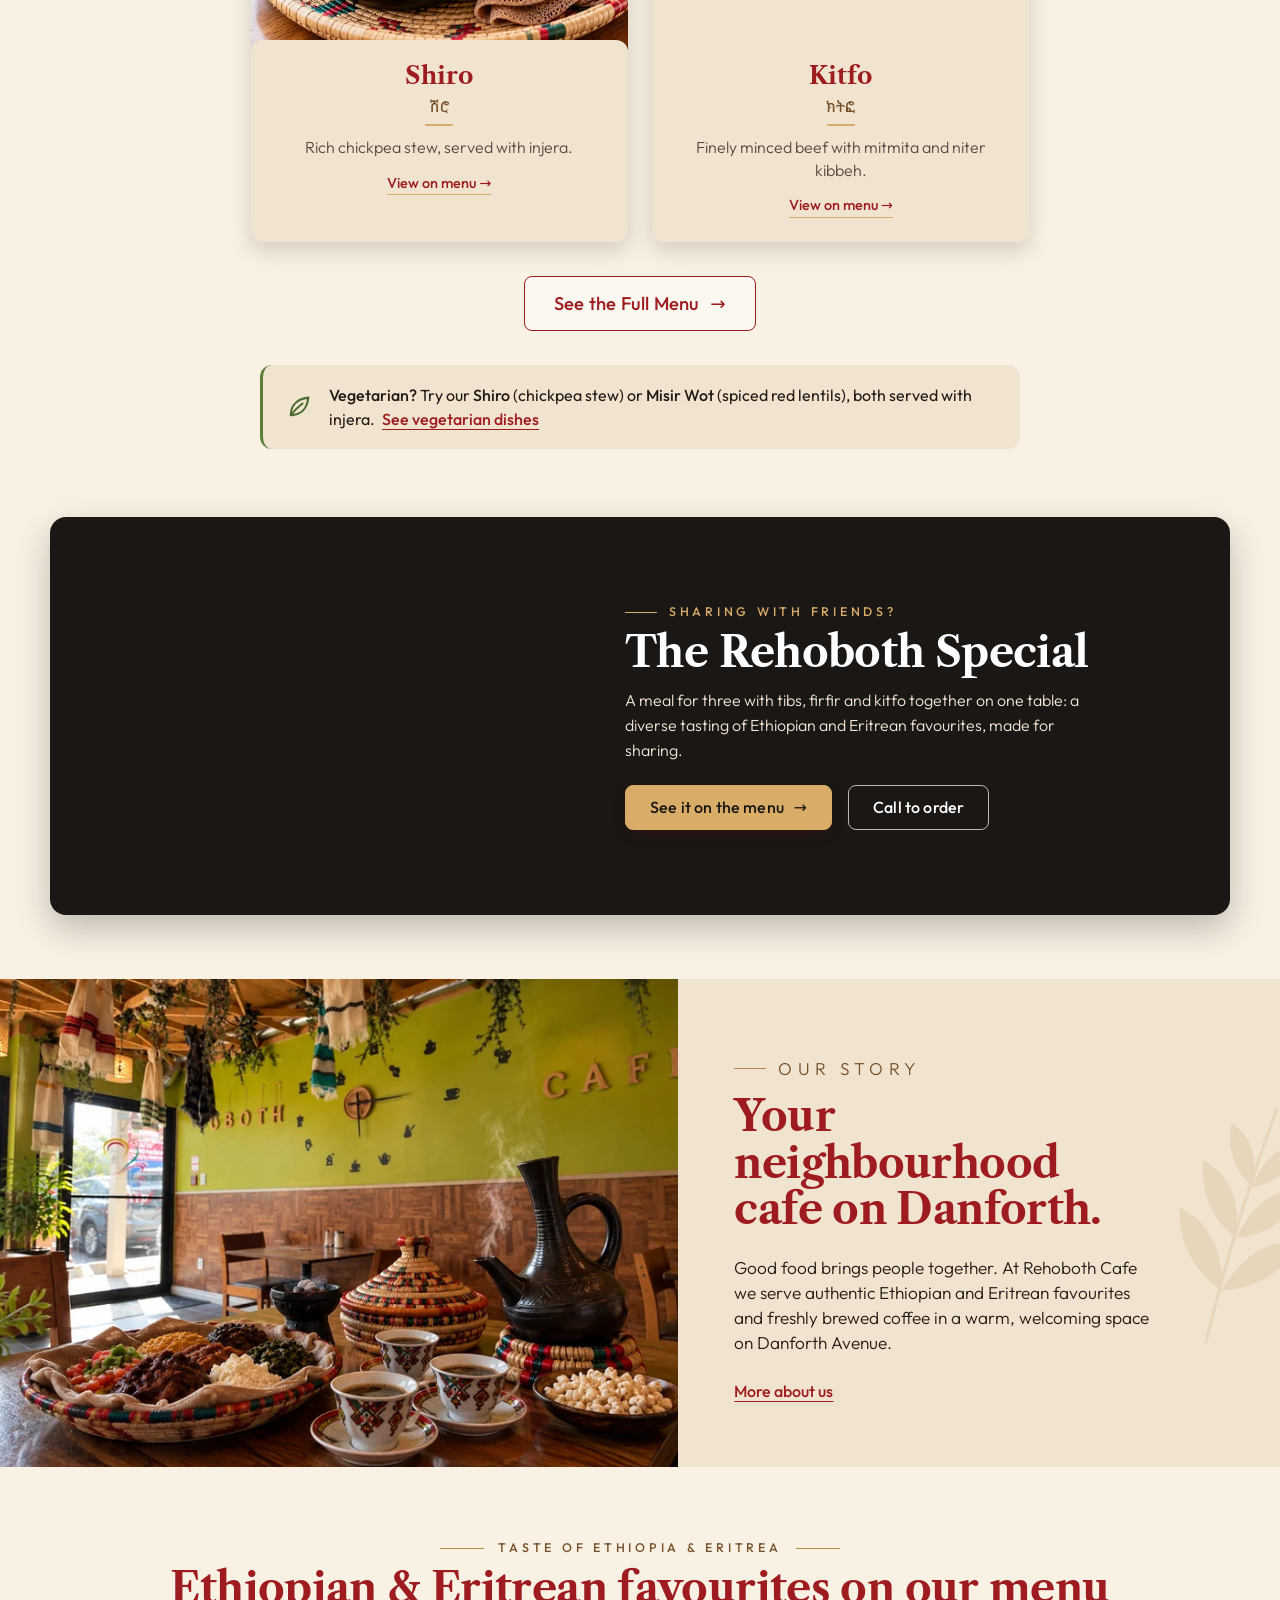
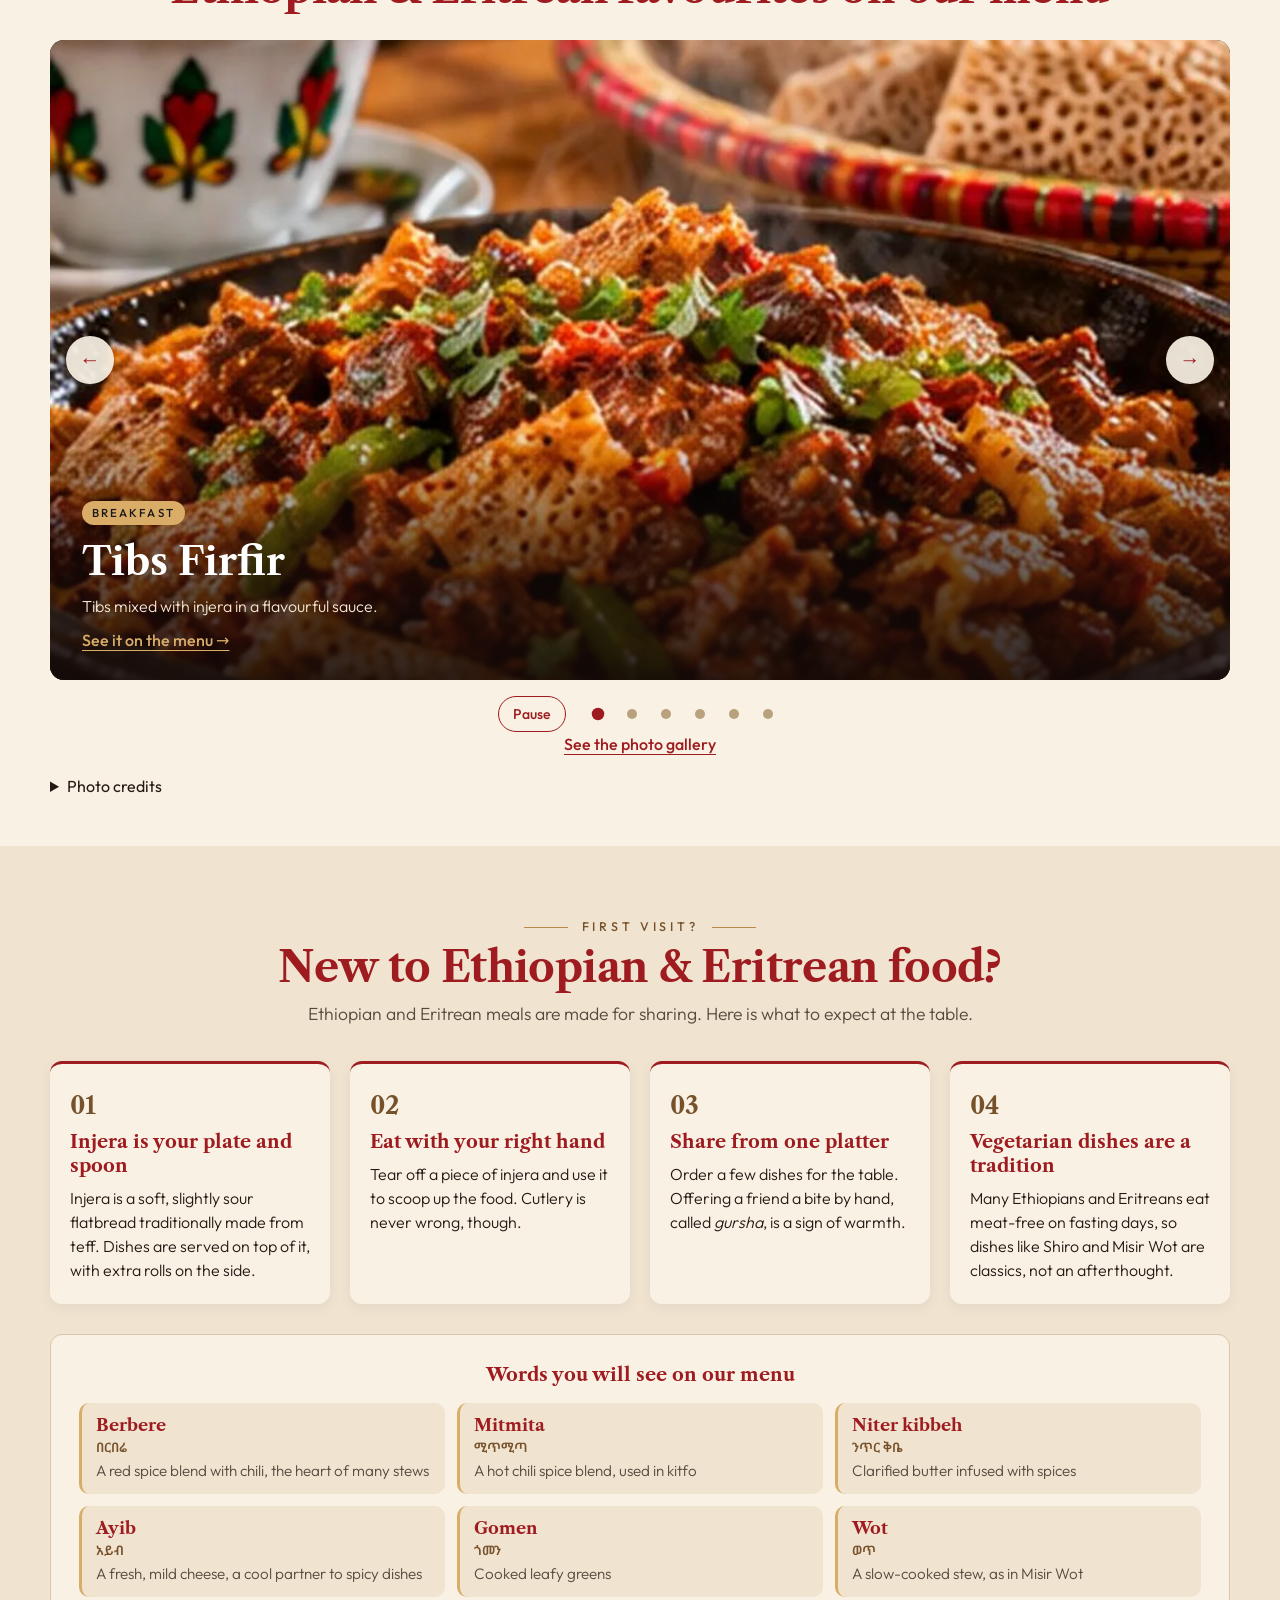
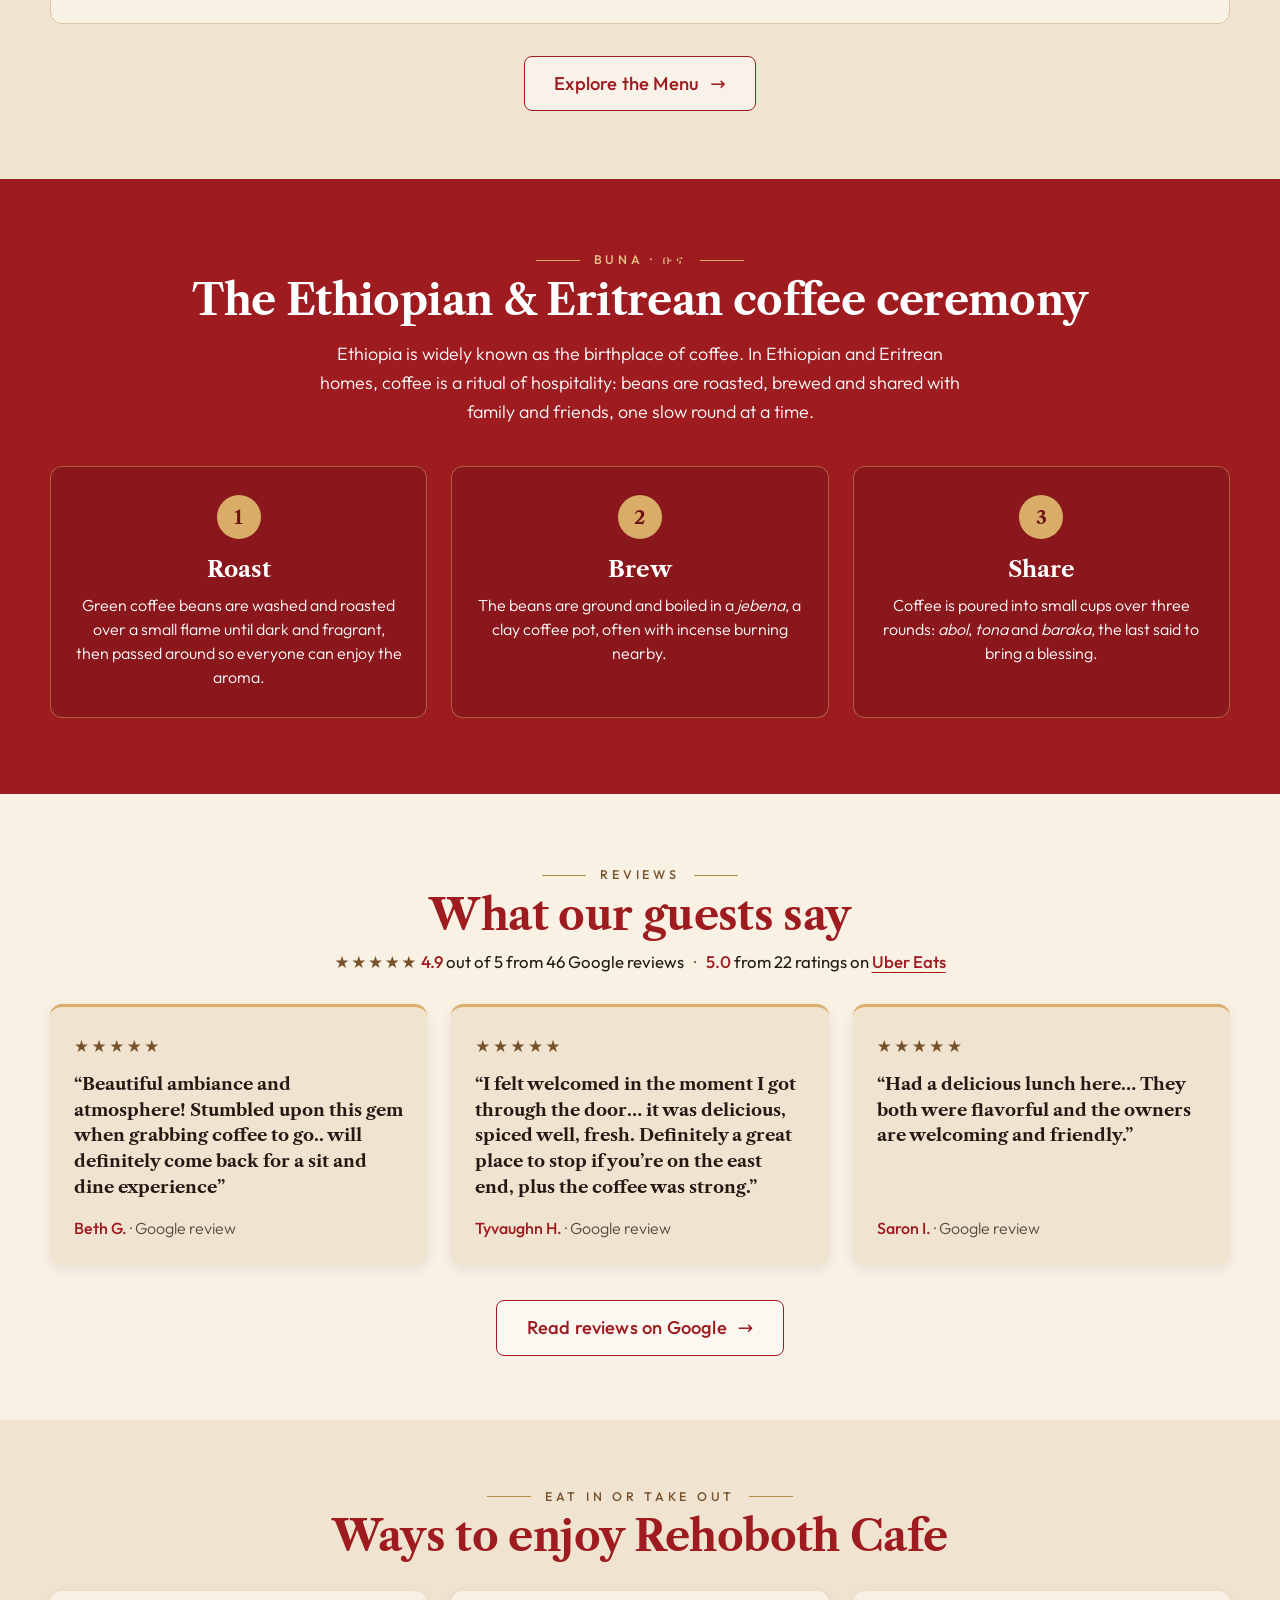
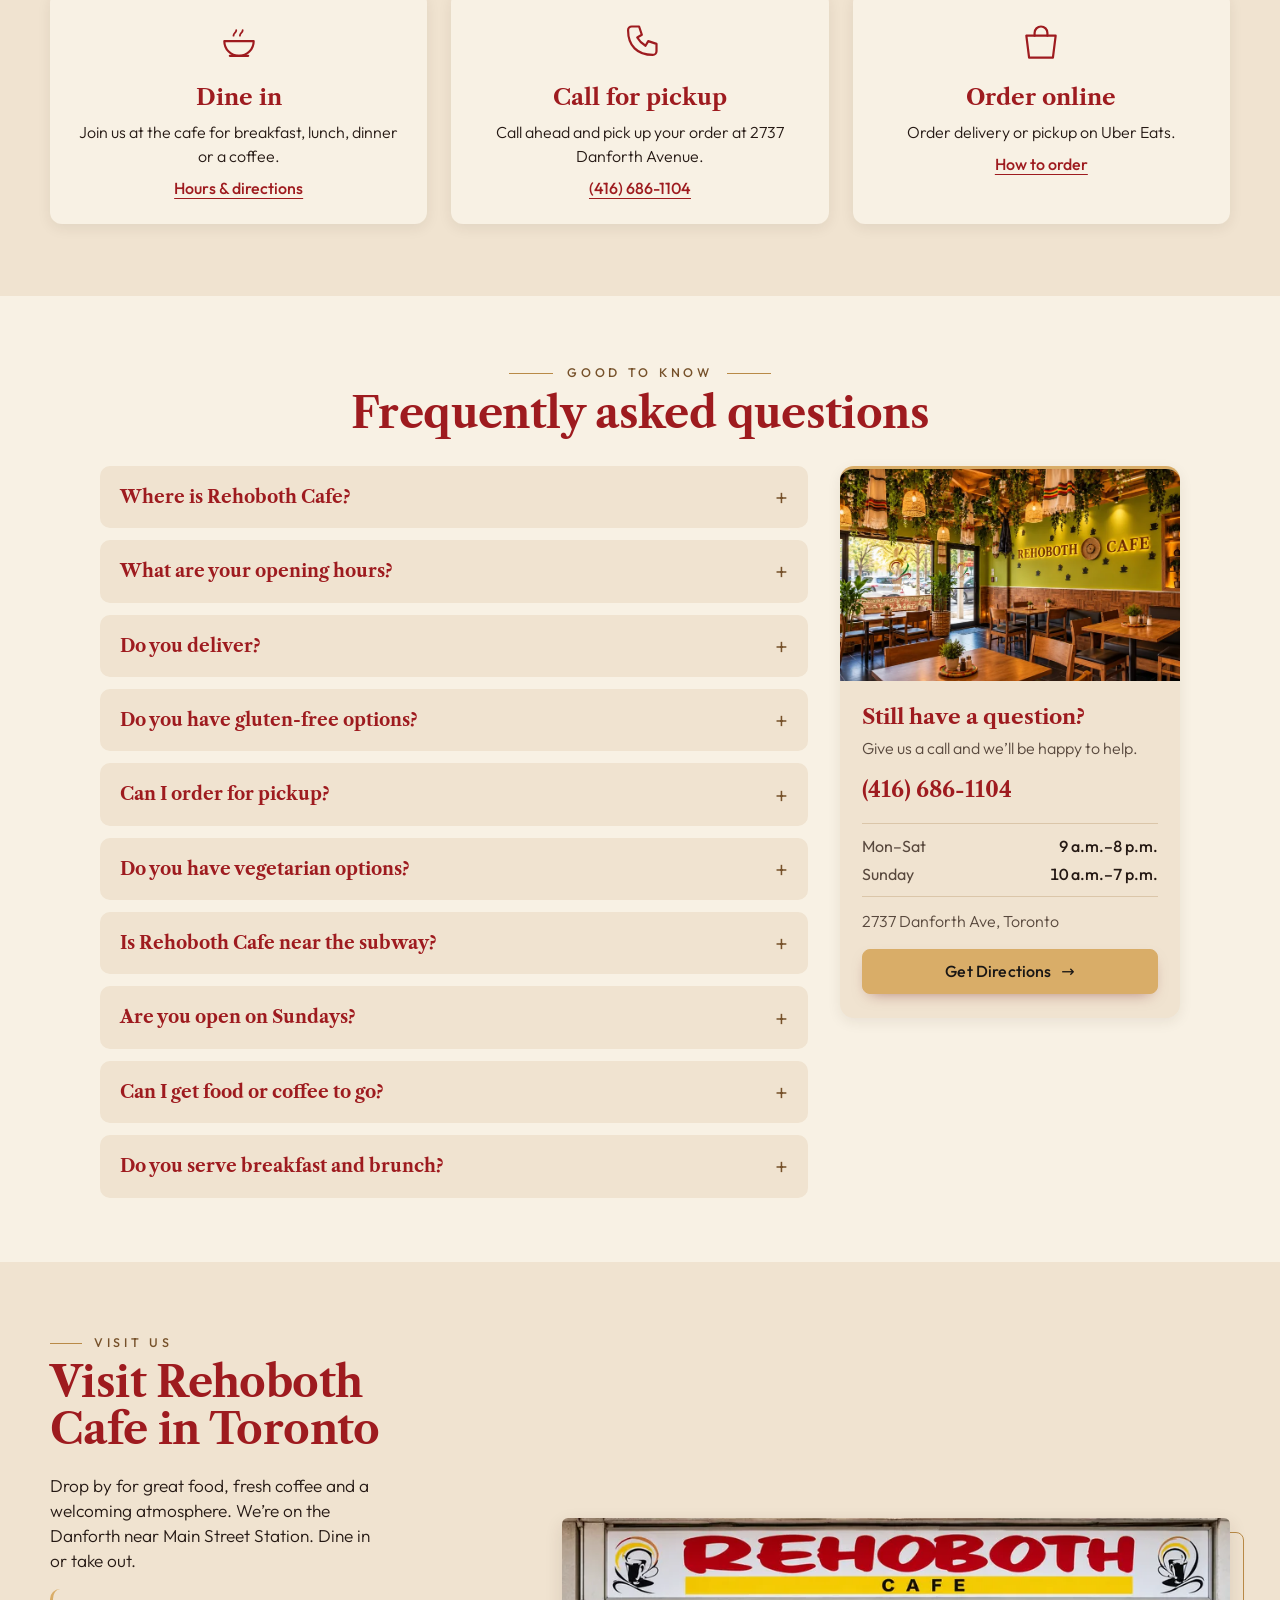
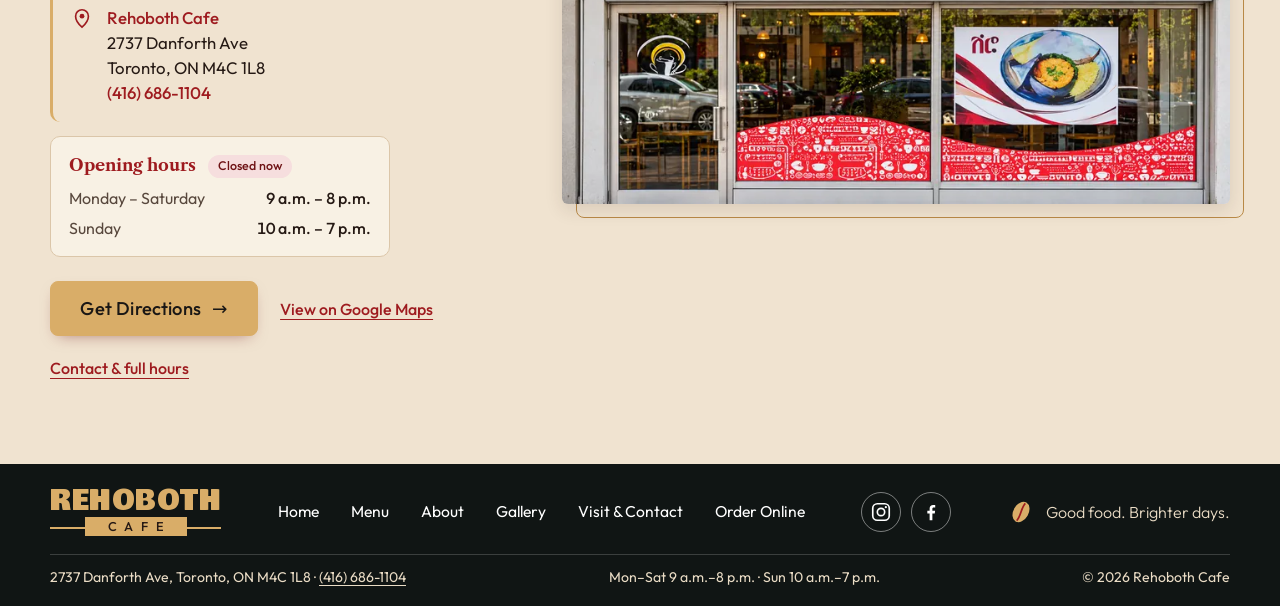
==== commit 7d4207fa: "Target breakfast and brunch searches on the homepage and menu Search Console shows most impressions " ====
--- a/index.html
+++ b/index.html
@@ -3,8 +3,8 @@
 <head>
 <meta charset="utf-8">
 <meta name="viewport" content="width=device-width, initial-scale=1">
-<title>Rehoboth Cafe | Ethiopian &amp; Eritrean Food, Danforth Toronto</title>
-<meta name="description" content="Ethiopian and Eritrean restaurant and cafe at 2737 Danforth Ave, Toronto. Breakfast, Tibs, Kitfo, Shiro, vegetarian dishes and fresh coffee. Open 7 days.">
+<title>Rehoboth Cafe | Ethiopian Breakfast, Brunch &amp; Coffee, Danforth Toronto</title>
+<meta name="description" content="Ethiopian and Eritrean restaurant and cafe on the Danforth, Toronto. Breakfast, brunch, lunch, vegetarian dishes and fresh coffee at 2737 Danforth Ave. Open 7 days.">
 <meta name="theme-color" content="#101514">
 
 <!-- PRODUCTION URLS: custom domain https://rehobothcafe.com/ -->
@@ -12,8 +12,8 @@
 <meta property="og:type" content="website">
 <meta property="og:locale" content="en_CA">
 <meta property="og:site_name" content="Rehoboth Cafe">
-<meta property="og:title" content="Rehoboth Cafe | Ethiopian &amp; Eritrean Food, Danforth Toronto">
-<meta property="og:description" content="Ethiopian and Eritrean favourites and freshly brewed coffee at 2737 Danforth Avenue, Toronto.">
+<meta property="og:title" content="Rehoboth Cafe | Ethiopian Breakfast, Brunch &amp; Coffee, Danforth Toronto">
+<meta property="og:description" content="Ethiopian and Eritrean breakfast, brunch and freshly brewed coffee at 2737 Danforth Avenue, Toronto.">
 <meta property="og:url" content="https://rehobothcafe.com/">
 <meta property="og:image" content="https://rehobothcafe.com/img/rehoboth-cafe-storefront.jpg">
 <meta property="og:image:width" content="1600">
@@ -30,13 +30,19 @@
 <script type="application/ld+json">
 {
   "@context": "https://schema.org",
-  "@type": "CafeOrCoffeeShop",
+  "@type": ["Restaurant", "CafeOrCoffeeShop"],
   "@id": "https://rehobothcafe.com/#cafe",
   "name": "Rehoboth Cafe",
-  "description": "Ethiopian and Eritrean restaurant and cafe on Danforth Avenue in Toronto serving breakfast, lunch, dinner and freshly brewed coffee.",
+  "alternateName": [
+    "Rehoboth Ethiopian Restaurant",
+    "Rehoboth Cafe Toronto"
+  ],
+  "description": "Ethiopian and Eritrean restaurant and cafe on Danforth Avenue in Toronto serving breakfast, brunch, lunch, dinner and freshly brewed coffee.",
   "servesCuisine": [
     "Ethiopian",
     "Eritrean",
+    "Breakfast",
+    "Brunch",
     "Coffee"
   ],
   "priceRange": "$$",
@@ -133,9 +139,9 @@
     </picture>
     <svg class="leaf leaf-hero" aria-hidden="true" focusable="false"><use href="#leaf-sprig"/></svg>
     <div class="container hero-content">
-      <h1 id="hero-title">Ethiopian &amp; Eritrean Restaurant &amp; Cafe on Danforth Avenue, Toronto</h1>
+      <h1 id="hero-title">Ethiopian &amp; Eritrean Restaurant, Cafe &amp; Brunch on Danforth Avenue, Toronto</h1>
       <p class="slogan">From Ethiopia <span class="nowrap">&amp; Eritrea.</span><br><em>With Love.</em></p>
-      <p class="hero-text">Warm hospitality, Ethiopian and Eritrean favourites and freshly brewed coffee. Join us for breakfast, lunch or dinner on Danforth Avenue.</p>
+      <p class="hero-text">Warm hospitality, Ethiopian and Eritrean favourites and freshly brewed coffee. Join us for breakfast, brunch, lunch or dinner on Danforth Avenue.</p>
       <div class="btn-row">
         <a href="menu" class="btn btn-solid btn-lg">View Menu <span class="arrow" aria-hidden="true">&rarr;</span></a>
         <a href="https://www.google.com/maps/dir/?api=1&amp;destination=Rehoboth+Cafe%2C+2737+Danforth+Ave%2C+Toronto%2C+ON+M4C+1L8"
@@ -568,8 +574,8 @@
           <p>Yes. You can dine in or take out anything on the menu, including coffee. Call <a class="text-link" href="tel:+14166861104">(416) 686-1104</a> to order ahead.</p>
         </details>
         <details>
-          <summary>Do you serve breakfast?</summary>
-          <p>Yes. We serve Ethiopian and Eritrean breakfast dishes such as Firfir, Chechebsa, Ful and Genfo, plus coffee. <a class="text-link" href="menu#cat-breakfast">See the breakfast menu</a></p>
+          <summary>Do you serve breakfast and brunch?</summary>
+          <p>Yes. We serve breakfast and brunch on the Danforth, with Ethiopian and Eritrean dishes such as Firfir, Chechebsa, Ful and Genfo, plus waffles and freshly brewed coffee. <a class="text-link" href="menu#cat-breakfast">See the breakfast menu</a></p>
         </details>
       </div>
       <aside class="faq-help reveal" aria-labelledby="faq-help-title">
--- a/styles.css
+++ b/styles.css
@@ -335,14 +335,6 @@
 
 .menu-empty { margin: 32px 0; padding: 24px; text-align: center; background: var(--cream-2); border-radius: 12px; }
 .link-btn { font: inherit; color: var(--red); background: none; border: 0; padding: 0; text-decoration: underline; text-underline-offset: 3px; cursor: pointer; }
-.kitchen-photos { margin-top: 40px; }
-.kitchen-photos > p { margin: 12px 0 20px; color: var(--text-soft); }
-.kitchen-photo-grid { display: grid; grid-template-columns: repeat(2, minmax(0, 1fr)); gap: 20px; }
-.kitchen-photo { margin: 0; }
-.kitchen-photo a { display: block; overflow: hidden; border-radius: 10px; background: var(--today); }
-.kitchen-photo img { display: block; width: 100%; height: auto; aspect-ratio: 4 / 3; object-fit: contain; }
-.kitchen-photo figcaption { margin-top: 10px; font-weight: 500; }
-@media (max-width: 480px) { .kitchen-photo-grid { grid-template-columns: 1fr; } }
 .menu-notice { margin-top: 36px; padding: 16px 20px; border-left: 4px solid var(--gold); background: var(--today); border-radius: 0 8px 8px 0; }
 .menu-notice p { line-height: 1.5; }
 .menu-notice strong { color: var(--red); font-weight: 500; }
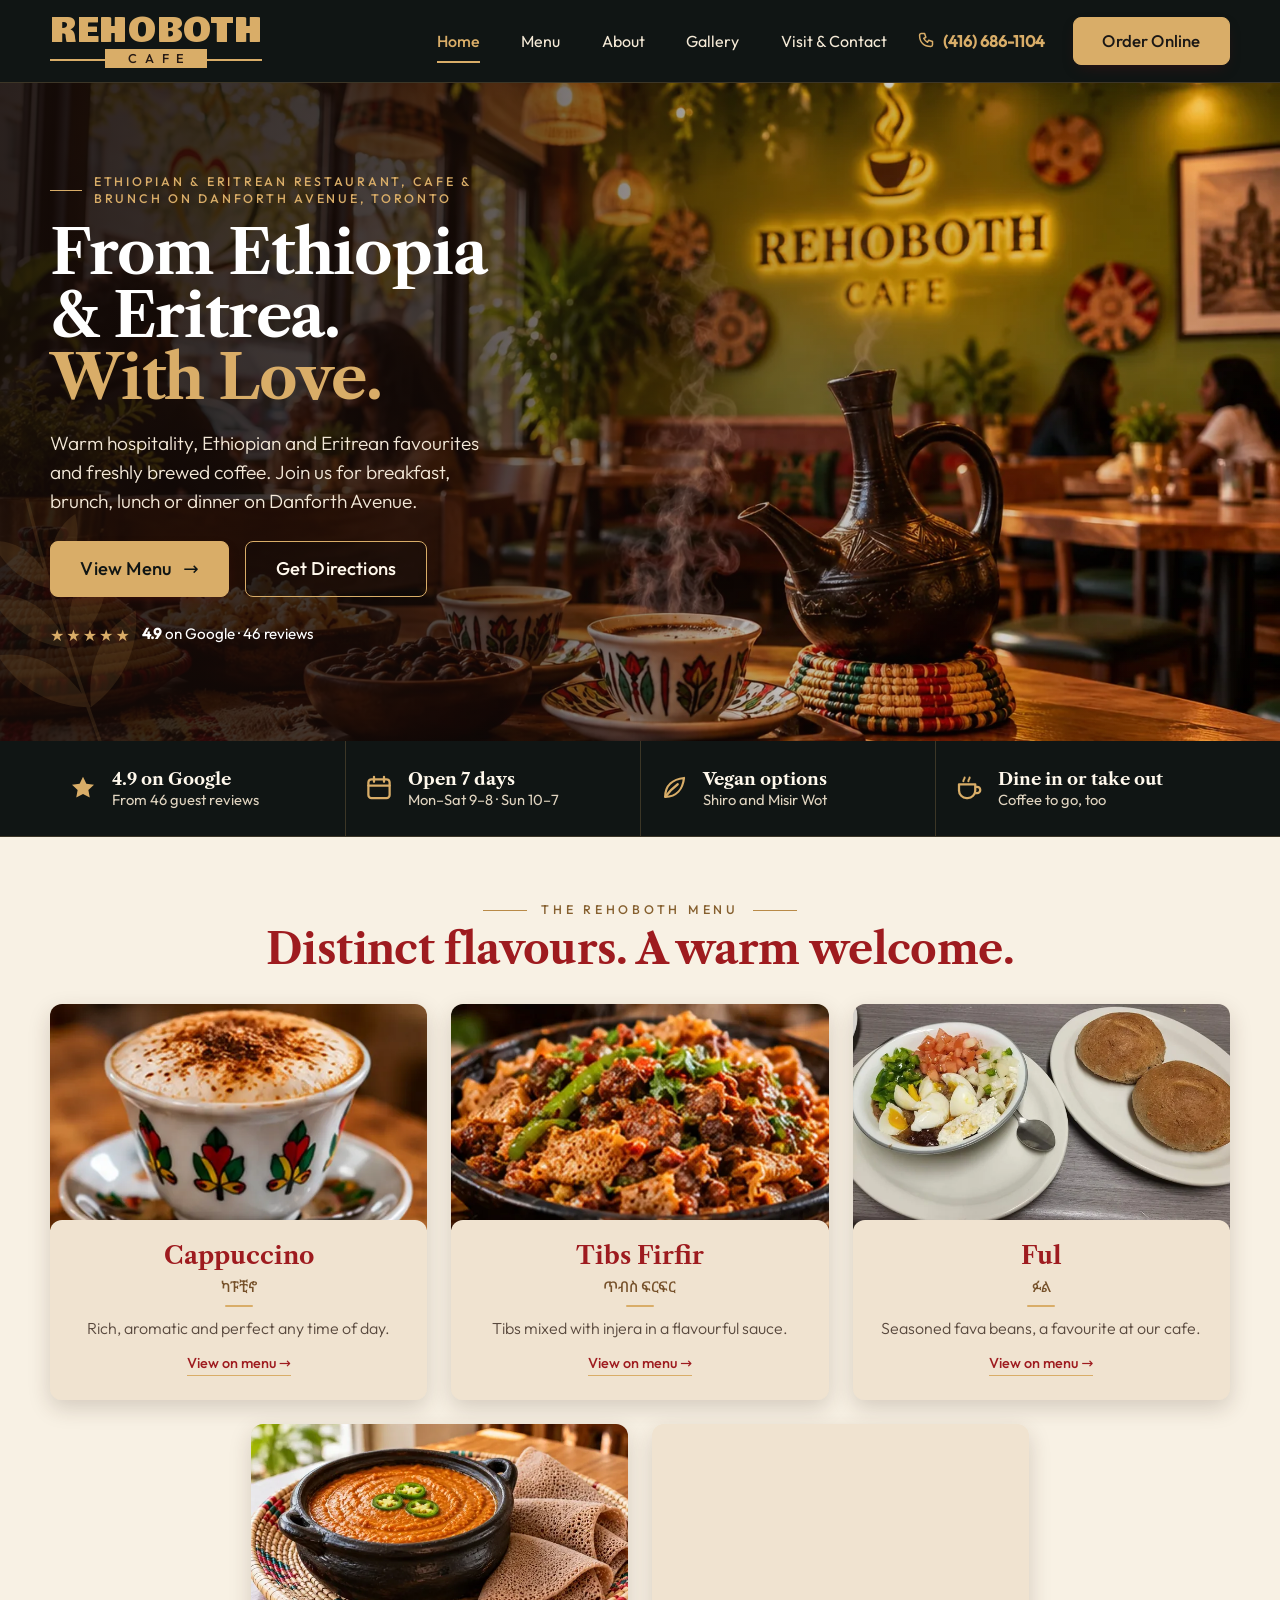
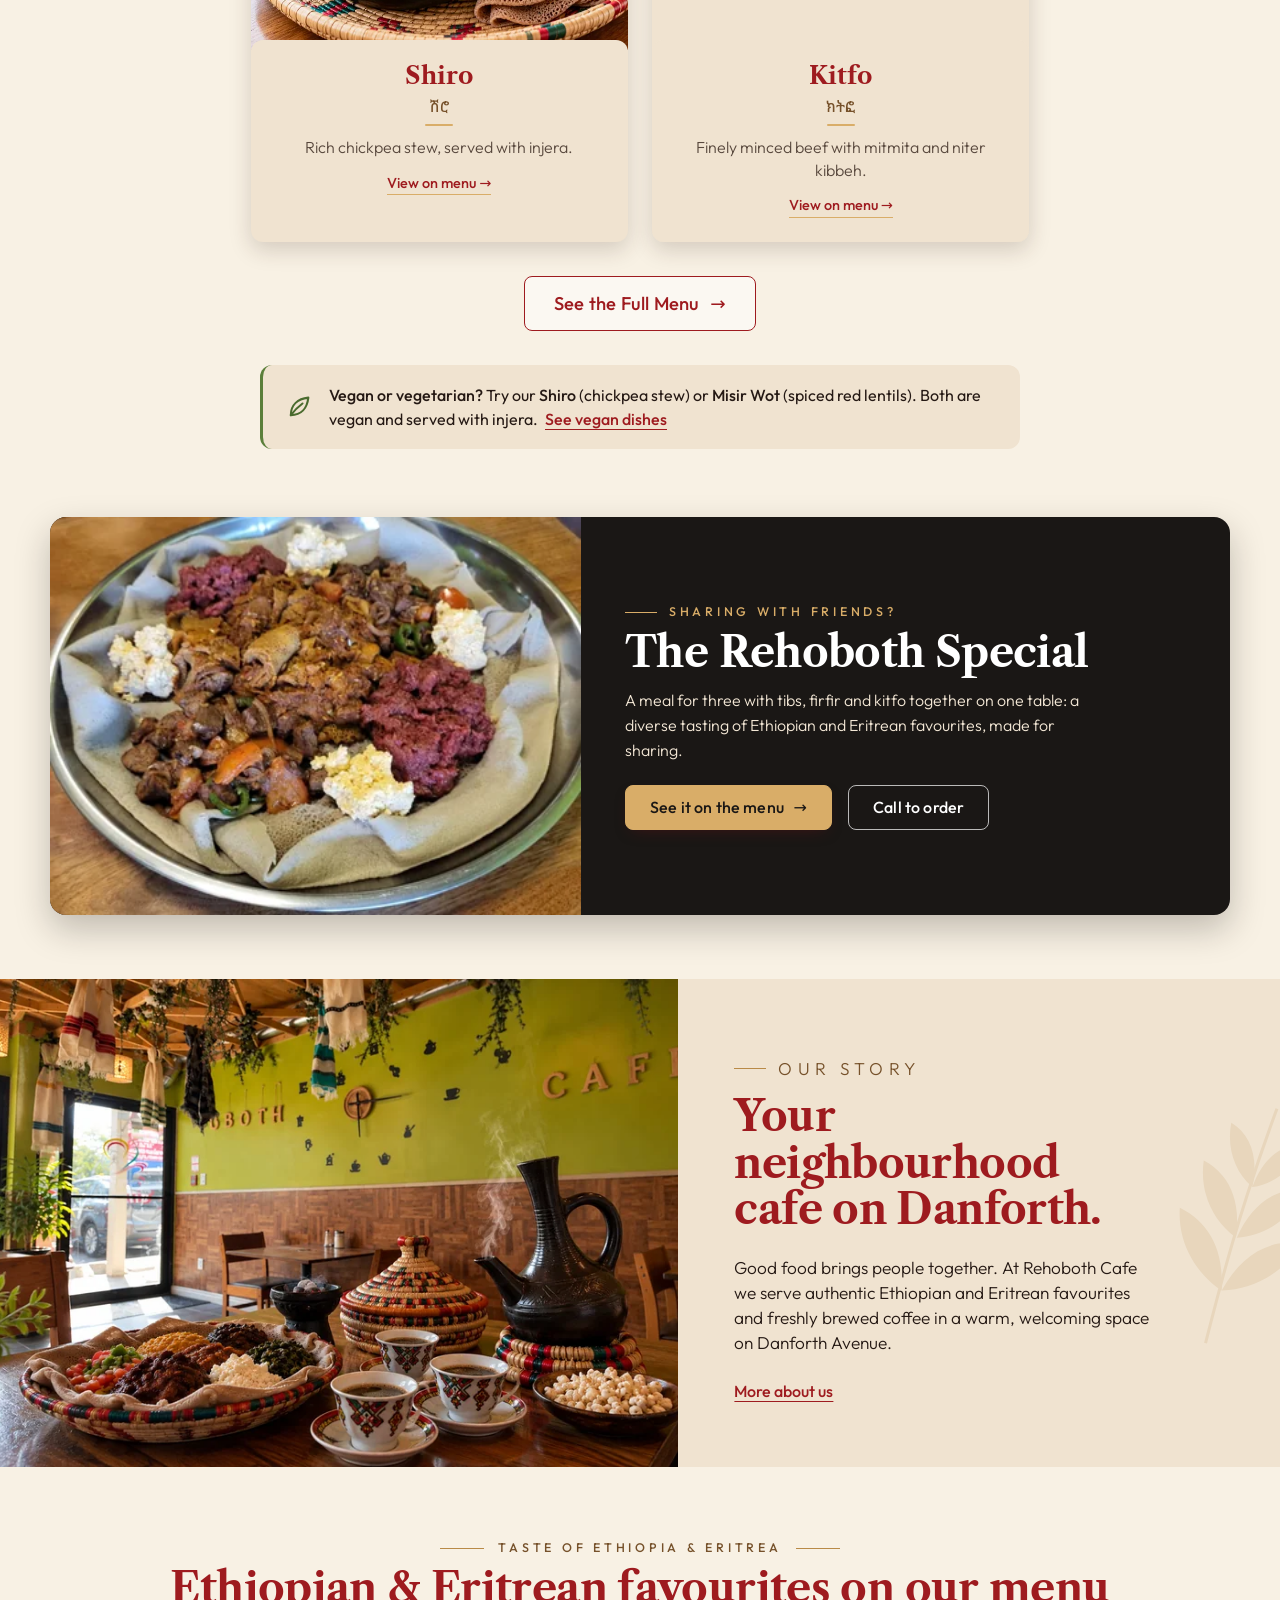
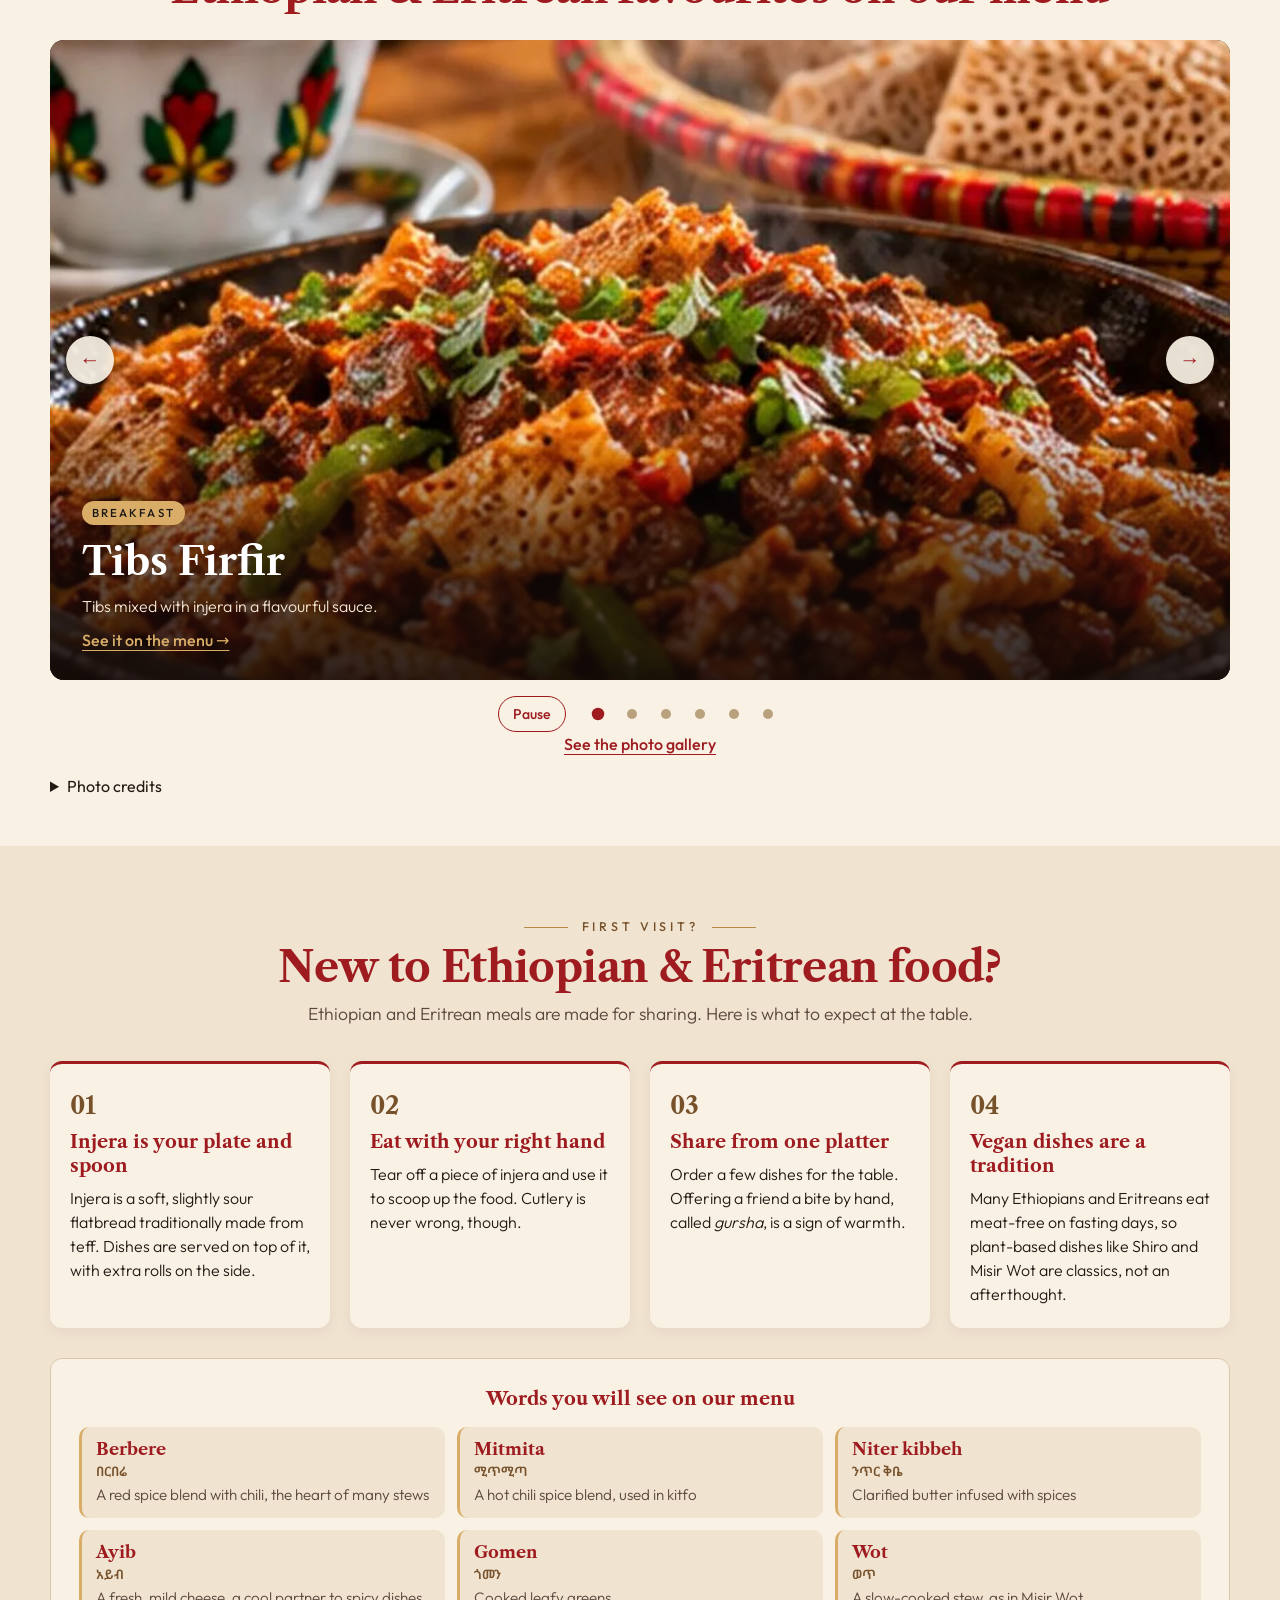
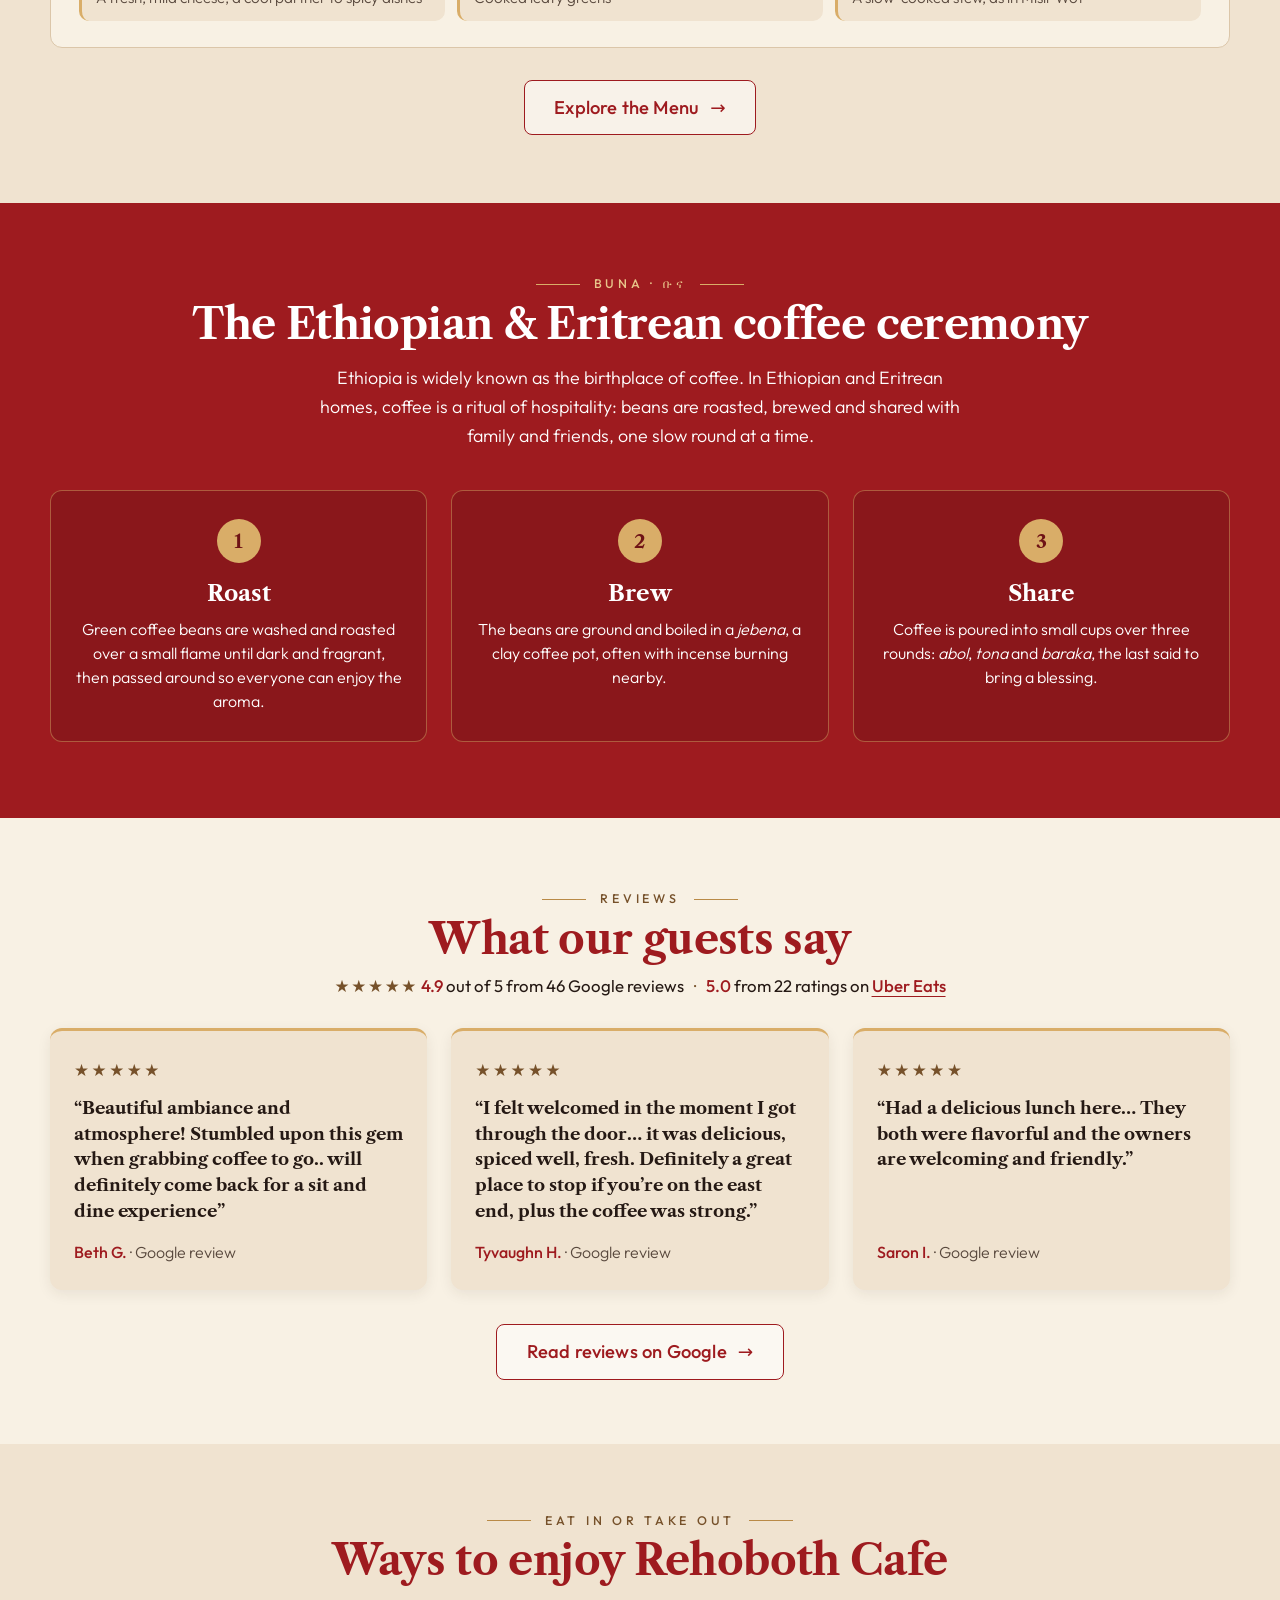
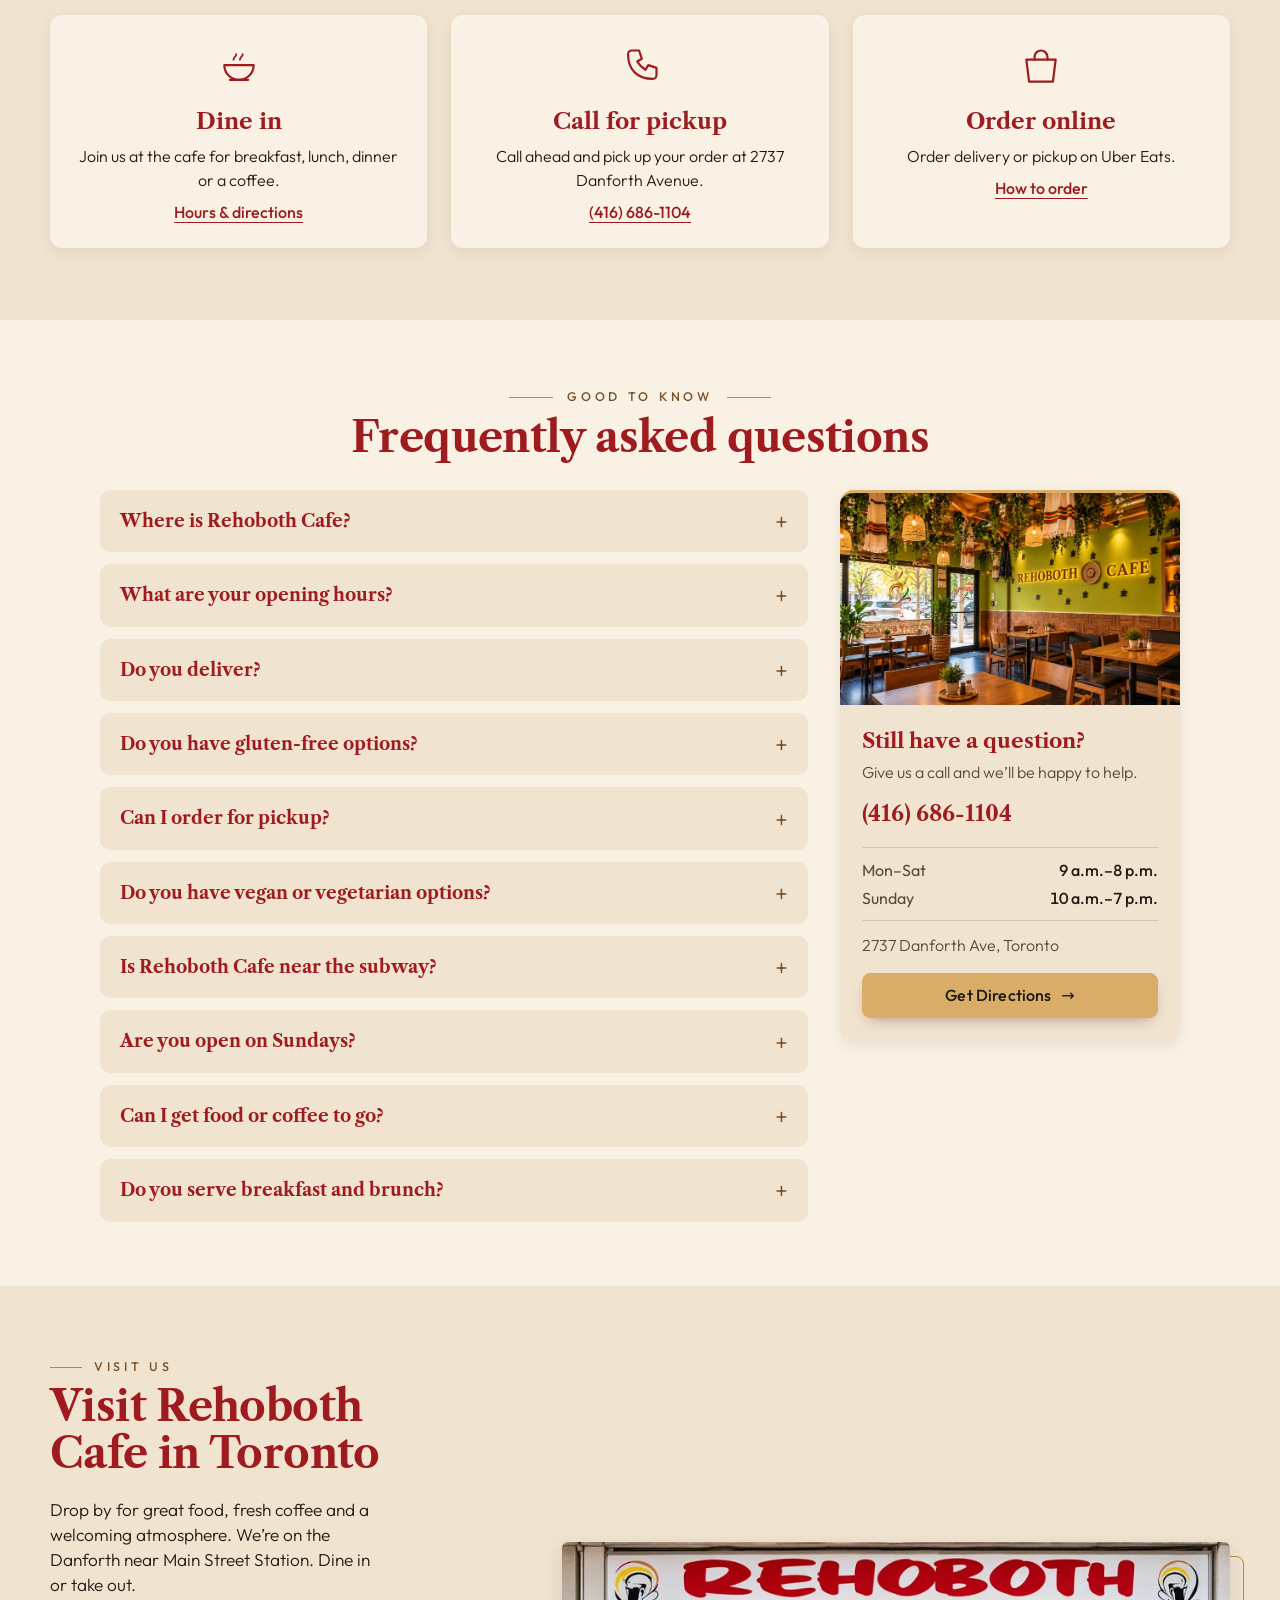
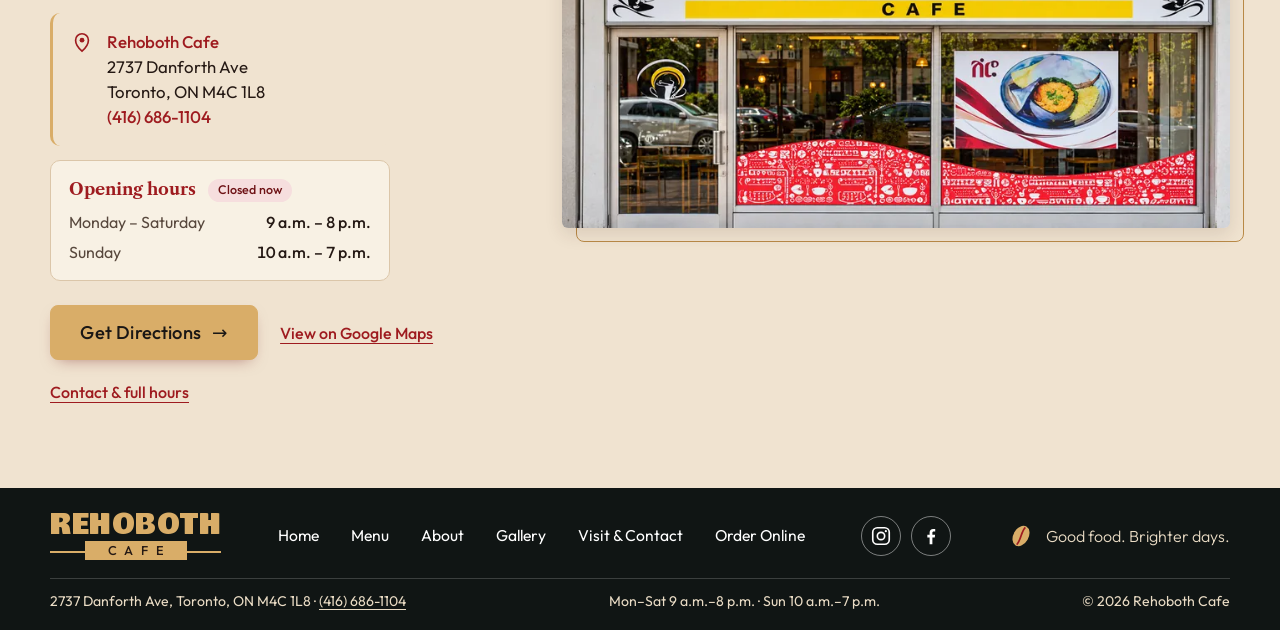
==== commit d6d39c27: "Label Shiro and Misir Wot as vegan The owner confirmed the vegetarian dishes are vegan. The homepage" ====
--- a/index.html
+++ b/index.html
@@ -4,7 +4,7 @@
 <meta charset="utf-8">
 <meta name="viewport" content="width=device-width, initial-scale=1">
 <title>Rehoboth Cafe | Ethiopian Breakfast, Brunch &amp; Coffee, Danforth Toronto</title>
-<meta name="description" content="Ethiopian and Eritrean restaurant and cafe on the Danforth, Toronto. Breakfast, brunch, lunch, vegetarian dishes and fresh coffee at 2737 Danforth Ave. Open 7 days.">
+<meta name="description" content="Ethiopian and Eritrean restaurant and cafe on the Danforth, Toronto. Breakfast, brunch, lunch, vegan dishes and fresh coffee at 2737 Danforth Ave. Open 7 days.">
 <meta name="theme-color" content="#101514">
 
 <!-- PRODUCTION URLS: custom domain https://rehobothcafe.com/ -->
@@ -169,7 +169,7 @@
       </li>
       <li class="highlight">
         <svg viewBox="0 0 24 24" width="30" height="30" aria-hidden="true" focusable="false"><path d="M5 19C5 10 11 5 20 4c-1 9-6 15-15 15Z" fill="none" stroke="currentColor" stroke-width="1.8" stroke-linejoin="round"/><path d="M5 19c3-4 6-7 10-10" fill="none" stroke="currentColor" stroke-width="1.8" stroke-linecap="round"/></svg>
-        <span><strong>Vegetarian options</strong>Shiro and Misir Wot</span>
+        <span><strong>Vegan options</strong>Shiro and Misir Wot</span>
       </li>
       <li class="highlight">
         <svg viewBox="0 0 24 24" width="30" height="30" aria-hidden="true" focusable="false"><path d="M4 9h13v5a6 6 0 0 1-6 6h-1a6 6 0 0 1-6-6V9Z" fill="none" stroke="currentColor" stroke-width="1.8" stroke-linejoin="round"/><path d="M17 11h1.5a2.5 2.5 0 0 1 0 5H17" fill="none" stroke="currentColor" stroke-width="1.8"/><path d="M8.5 3.5c0 1.5-1 1.5-1 3M12.5 3.5c0 1.5-1 1.5-1 3" fill="none" stroke="currentColor" stroke-width="1.6" stroke-linecap="round"/></svg>
@@ -260,9 +260,9 @@
         </li>
       </ul>
       <p class="center menu-more reveal"><a href="menu" class="btn btn-outline btn-lg">See the Full Menu <span class="arrow" aria-hidden="true">&rarr;</span></a></p>
-      <aside class="veg-note reveal" aria-label="Vegetarian options">
+      <aside class="veg-note reveal" aria-label="Vegan options">
         <svg viewBox="0 0 24 24" width="28" height="28" aria-hidden="true" focusable="false"><path d="M5 19C5 10 11 5 20 4c-1 9-6 15-15 15Z" fill="none" stroke="currentColor" stroke-width="1.8" stroke-linejoin="round"/><path d="M5 19c3-4 6-7 10-10" fill="none" stroke="currentColor" stroke-width="1.8" stroke-linecap="round"/></svg>
-        <p><strong>Vegetarian?</strong> Try our <strong>Shiro</strong> (chickpea stew) or <strong>Misir Wot</strong> (spiced red lentils), both served with injera. <a class="text-link" href="menu#cat-lunch">See vegetarian dishes</a></p>
+        <p><strong>Vegan or vegetarian?</strong> Try our <strong>Shiro</strong> (chickpea stew) or <strong>Misir Wot</strong> (spiced red lentils). Both are vegan and served with injera. <a class="text-link" href="menu#cat-lunch">See vegan dishes</a></p>
       </aside>
     </div>
   </section>
@@ -427,8 +427,8 @@
           <p>Order a few dishes for the table. Offering a friend a bite by hand, called <em>gursha</em>, is a sign of warmth.</p>
         </li>
         <li>
-          <h3>Vegetarian dishes are a tradition</h3>
-          <p>Many Ethiopians and Eritreans eat meat-free on fasting days, so dishes like Shiro and Misir Wot are classics, not an afterthought.</p>
+          <h3>Vegan dishes are a tradition</h3>
+          <p>Many Ethiopians and Eritreans eat meat-free on fasting days, so plant-based dishes like Shiro and Misir Wot are classics, not an afterthought.</p>
         </li>
       </ol>
       <div class="glossary reveal">
@@ -557,8 +557,8 @@
           <p>Yes. Call us at <a class="text-link" href="tel:+14166861104">(416) 686-1104</a> to order ahead, or order delivery or pickup on <a class="text-link" href="https://www.ubereats.com/ca/store/rehoboth-cafe/jhYey4mHVrmGnr6VLw1X4Q" target="_blank" rel="noopener">Uber Eats<span class="visually-hidden"> (opens in a new tab)</span></a>. <a class="text-link" href="order">How to order</a></p>
         </details>
         <details>
-          <summary>Do you have vegetarian options?</summary>
-          <p>Yes. Shiro (chickpea stew) and Misir Wot (spiced red lentils) are vegetarian and served with injera.</p>
+          <summary>Do you have vegan or vegetarian options?</summary>
+          <p>Yes. Shiro (chickpea stew) and Misir Wot (spiced red lentils) are vegan and served with injera.</p>
         </details>
         <details>
           <summary>Is Rehoboth Cafe near the subway?</summary>
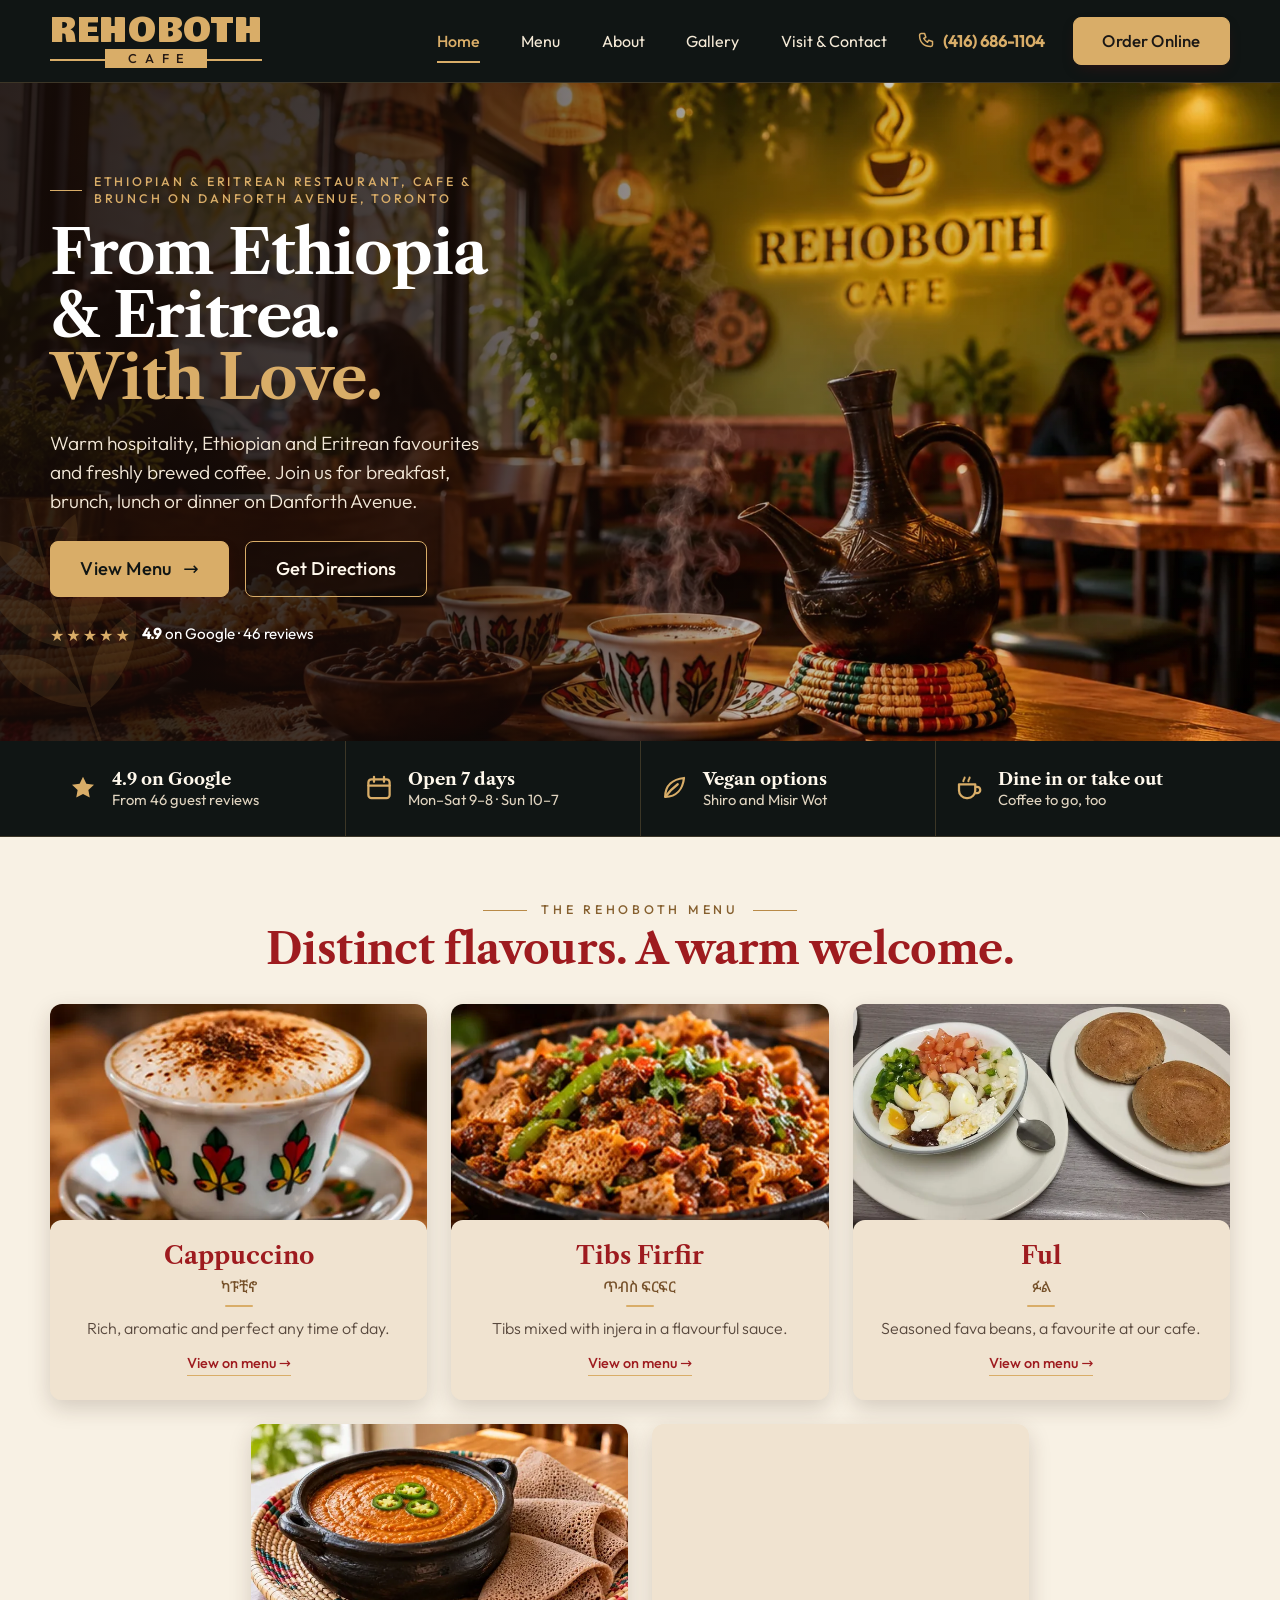
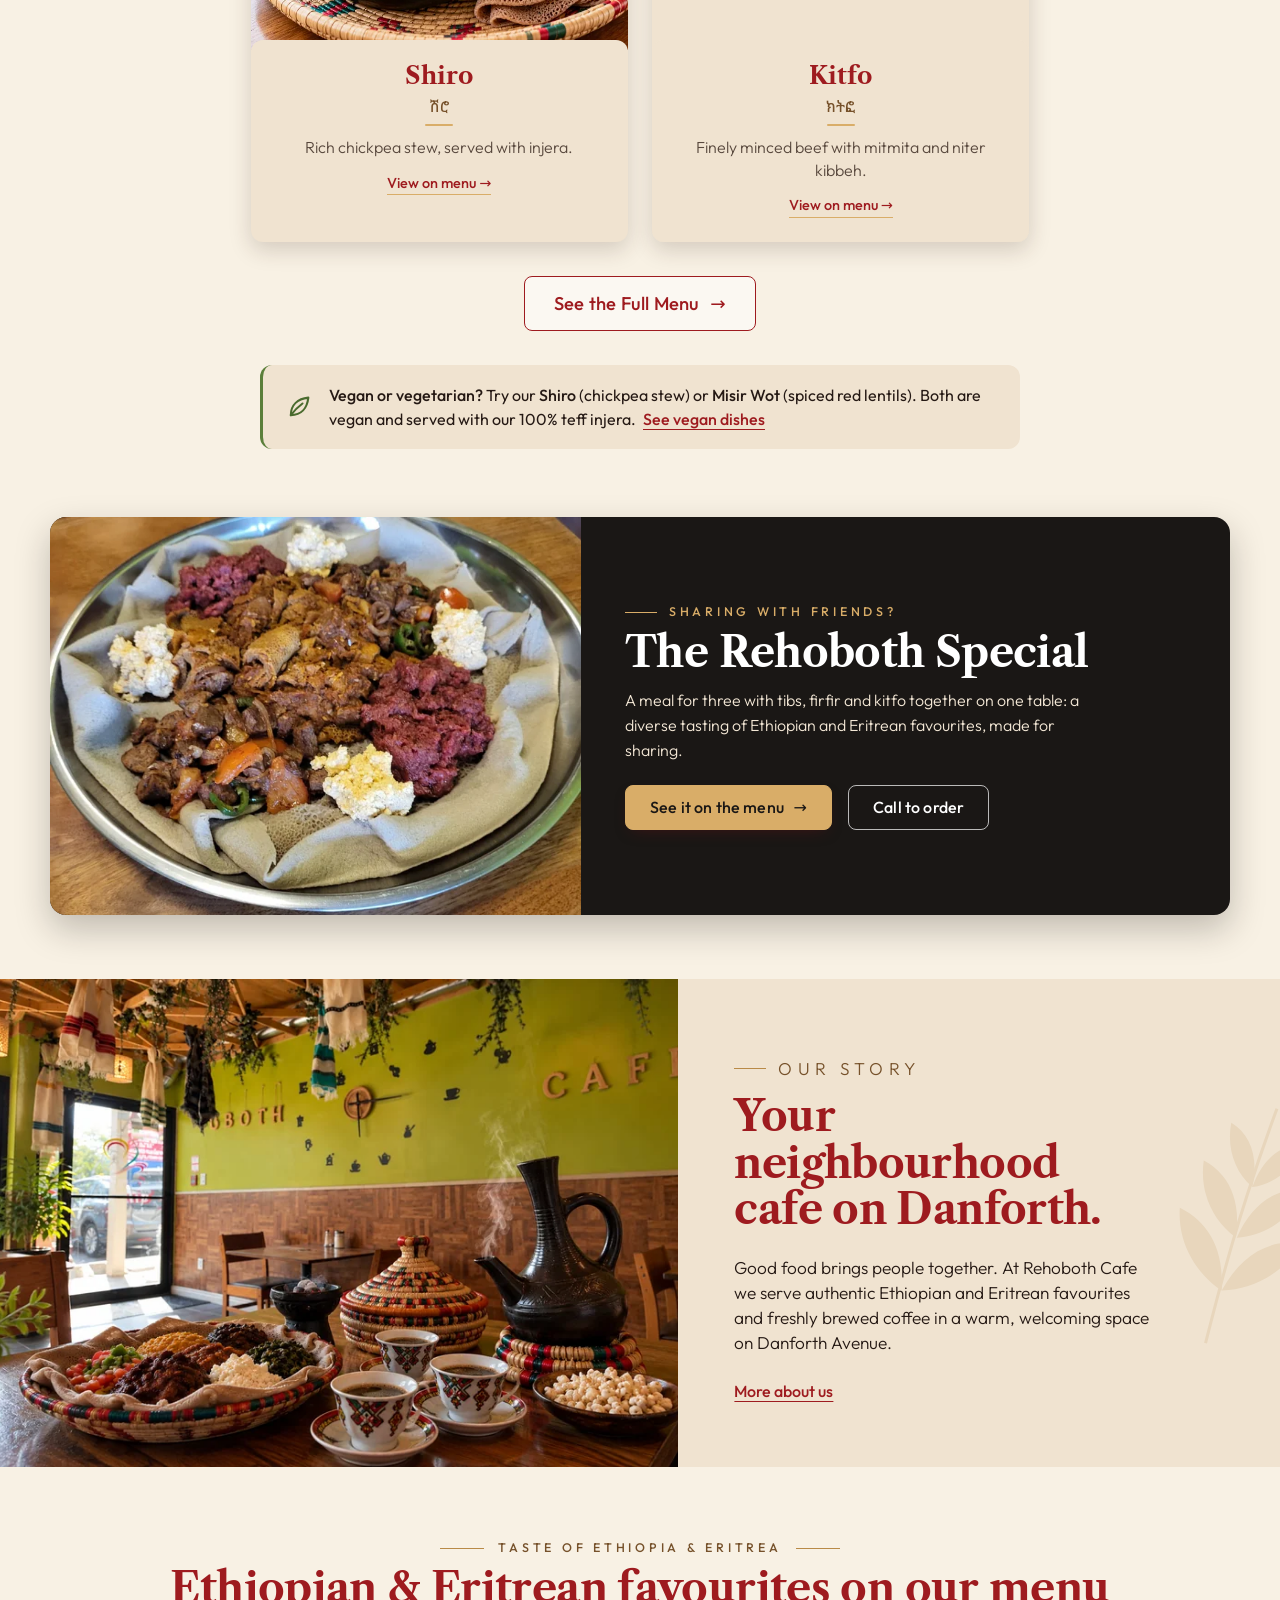
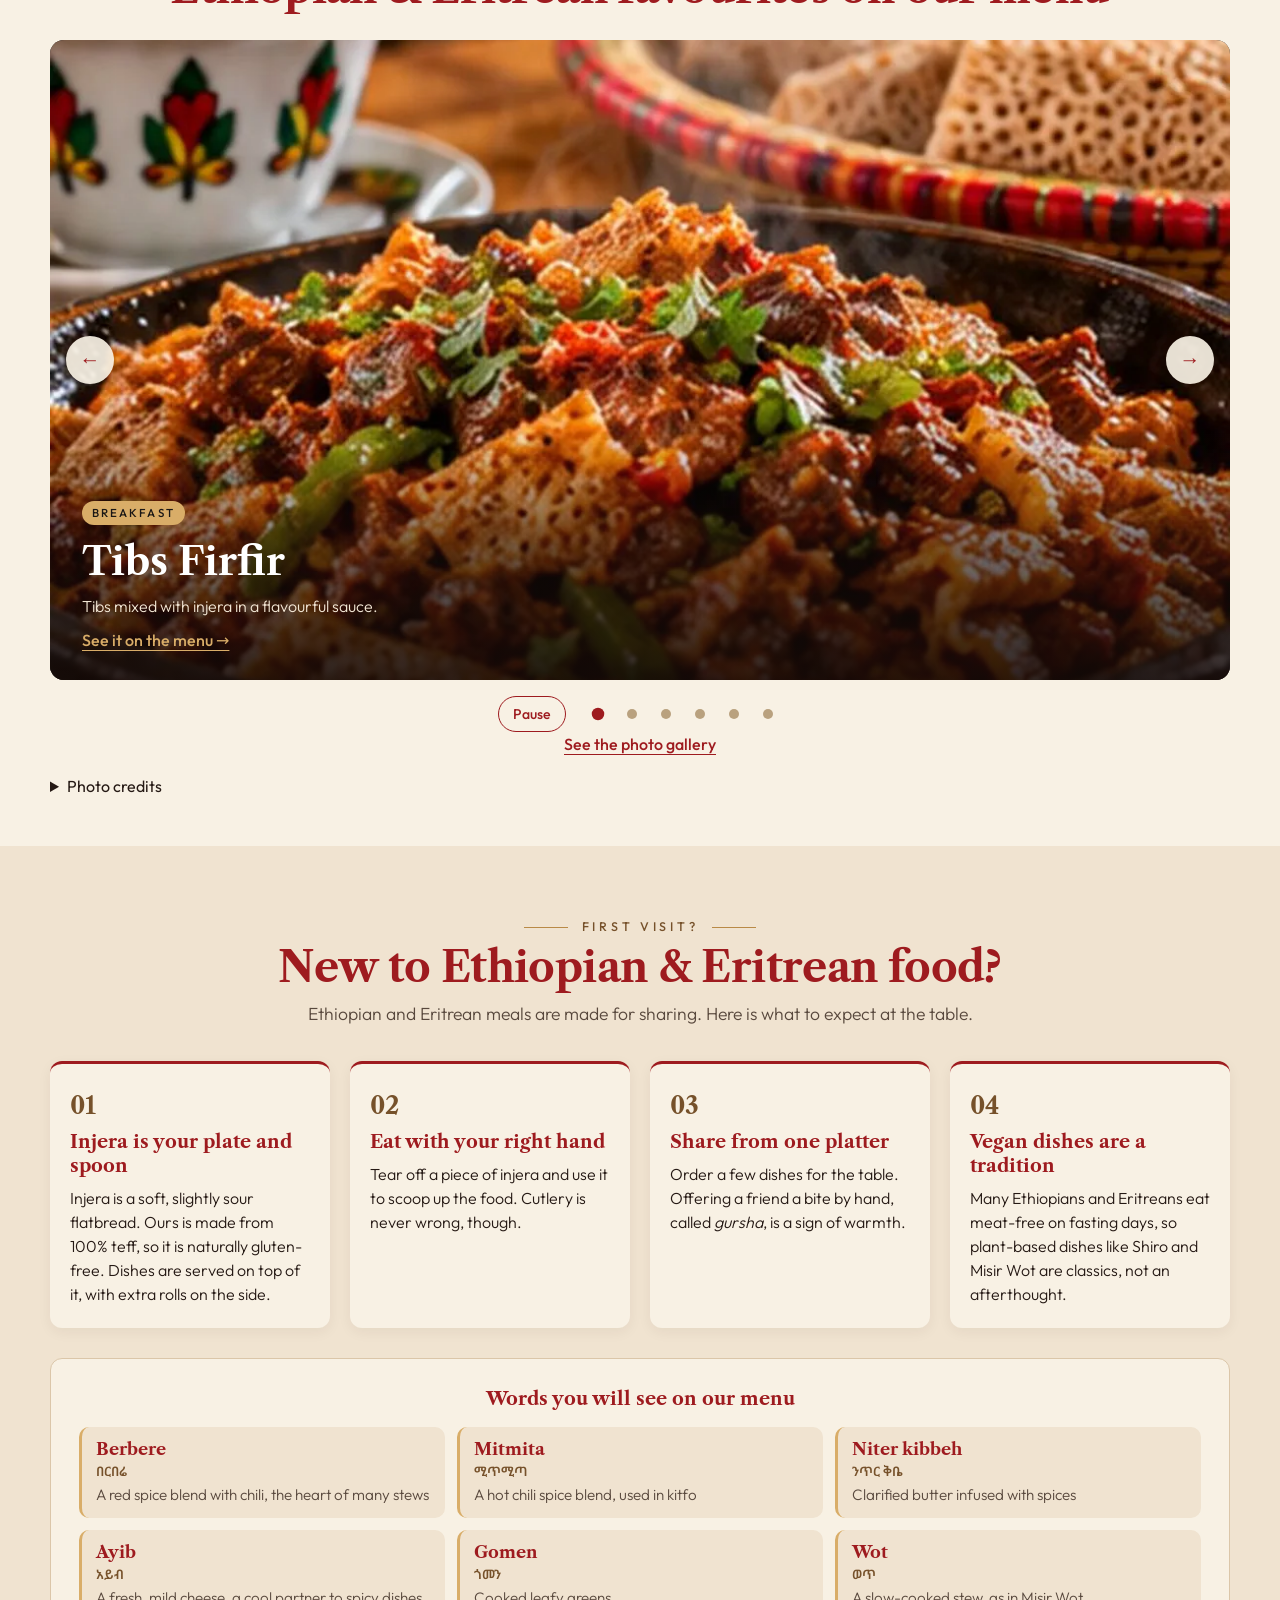
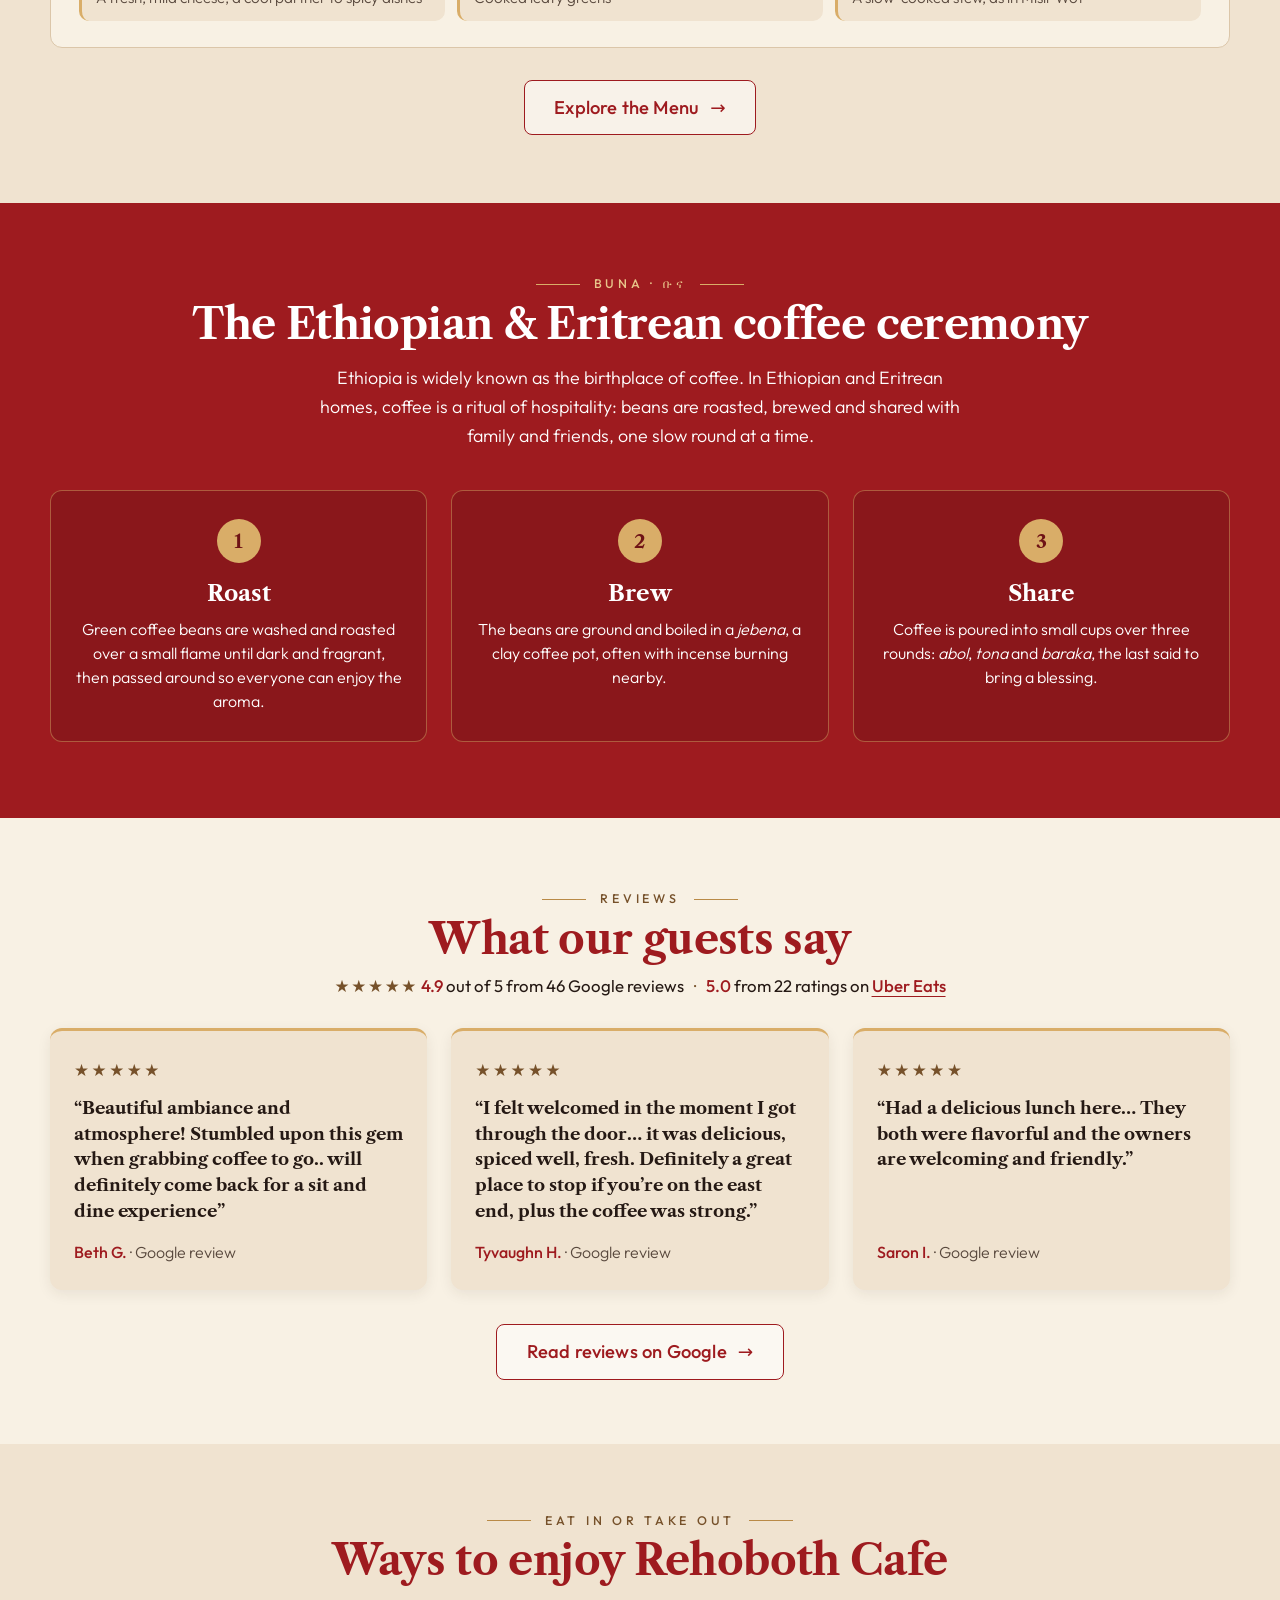
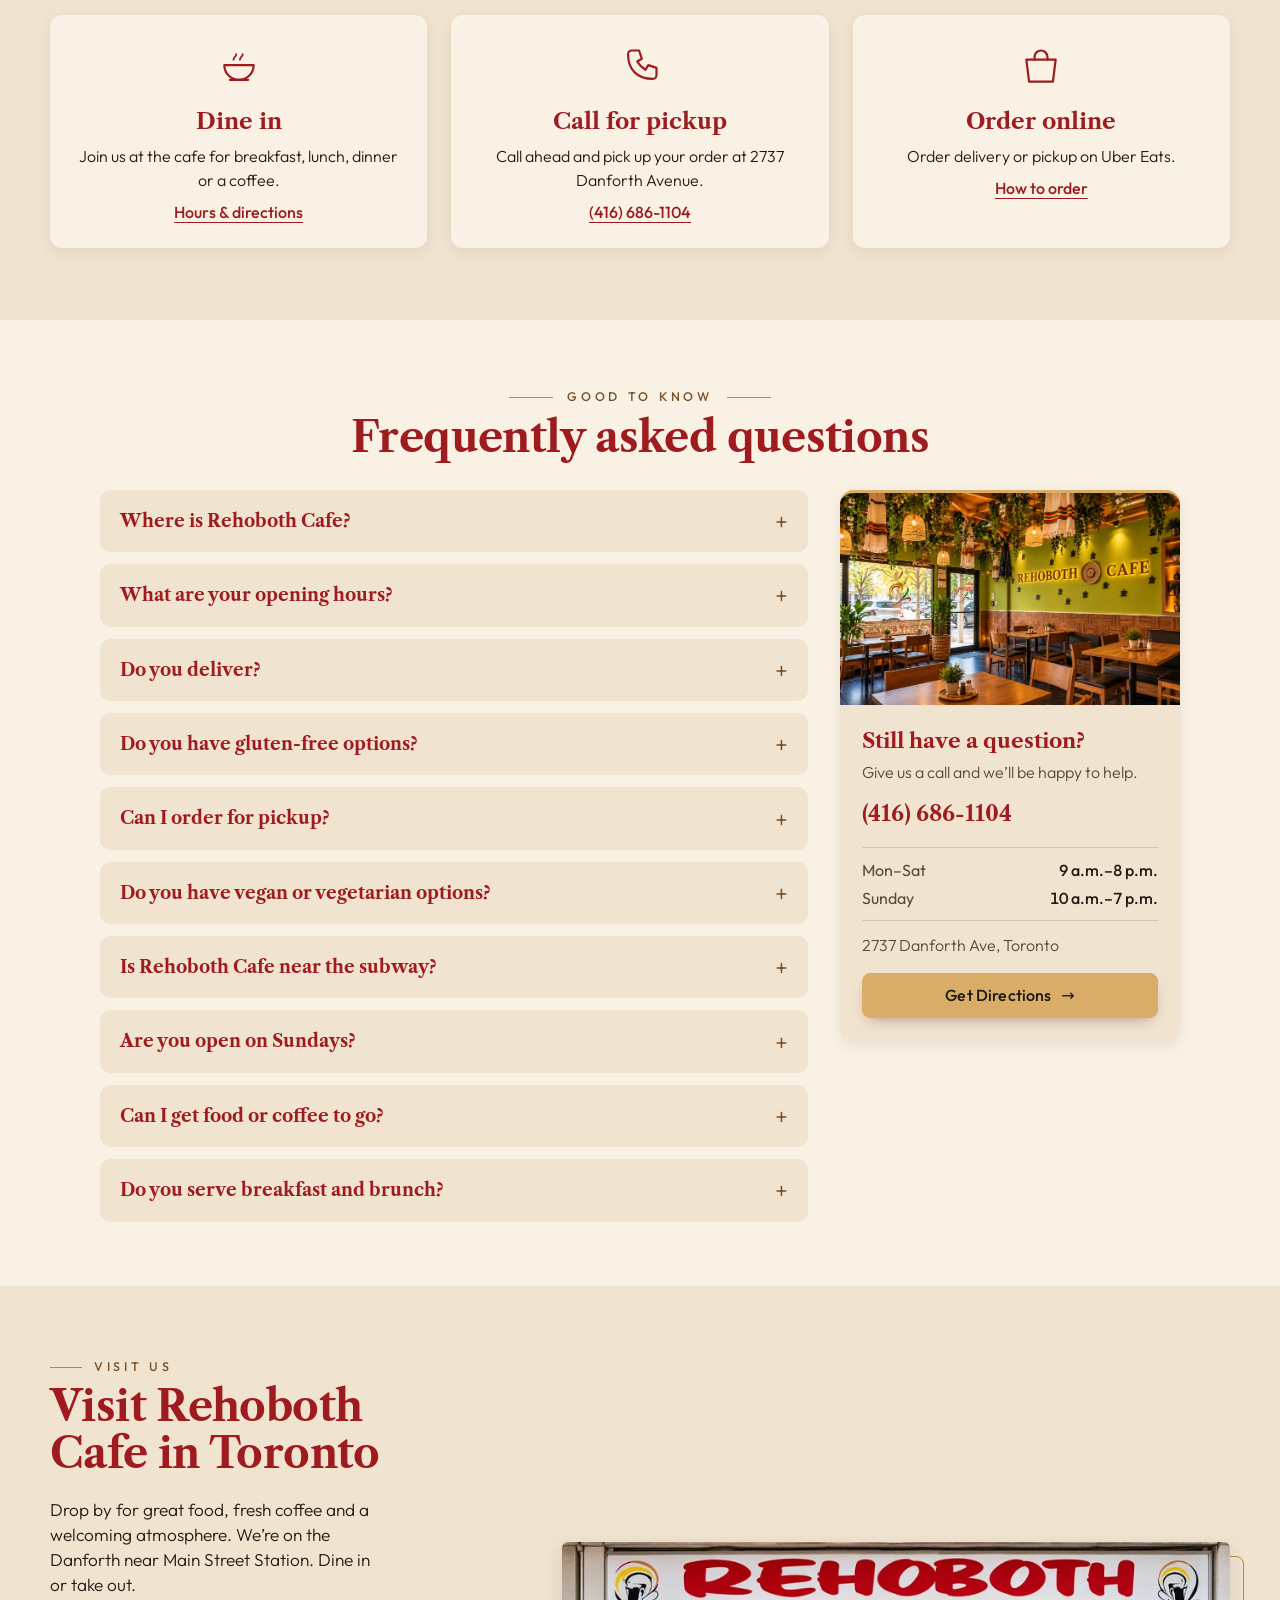
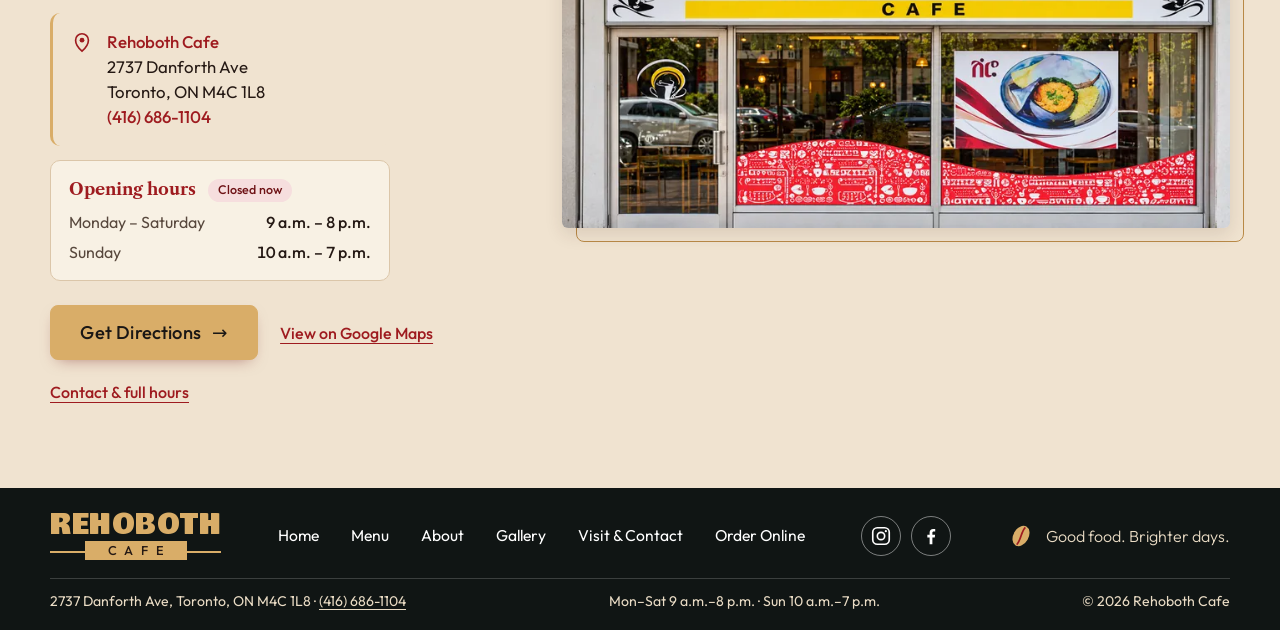
==== commit 88b97838: "Say the injera is 100% teff and record the SEO update in the README The owner confirmed the injera i" ====
--- a/index.html
+++ b/index.html
@@ -262,7 +262,7 @@
       <p class="center menu-more reveal"><a href="menu" class="btn btn-outline btn-lg">See the Full Menu <span class="arrow" aria-hidden="true">&rarr;</span></a></p>
       <aside class="veg-note reveal" aria-label="Vegan options">
         <svg viewBox="0 0 24 24" width="28" height="28" aria-hidden="true" focusable="false"><path d="M5 19C5 10 11 5 20 4c-1 9-6 15-15 15Z" fill="none" stroke="currentColor" stroke-width="1.8" stroke-linejoin="round"/><path d="M5 19c3-4 6-7 10-10" fill="none" stroke="currentColor" stroke-width="1.8" stroke-linecap="round"/></svg>
-        <p><strong>Vegan or vegetarian?</strong> Try our <strong>Shiro</strong> (chickpea stew) or <strong>Misir Wot</strong> (spiced red lentils). Both are vegan and served with injera. <a class="text-link" href="menu#cat-lunch">See vegan dishes</a></p>
+        <p><strong>Vegan or vegetarian?</strong> Try our <strong>Shiro</strong> (chickpea stew) or <strong>Misir Wot</strong> (spiced red lentils). Both are vegan and served with our 100% teff injera. <a class="text-link" href="menu#cat-lunch">See vegan dishes</a></p>
       </aside>
     </div>
   </section>
@@ -416,7 +416,7 @@
       <ol class="guide-tips reveal">
         <li>
           <h3>Injera is your plate and spoon</h3>
-          <p>Injera is a soft, slightly sour flatbread traditionally made from teff. Dishes are served on top of it, with extra rolls on the side.</p>
+          <p>Injera is a soft, slightly sour flatbread. Ours is made from 100% teff, so it is naturally gluten-free. Dishes are served on top of it, with extra rolls on the side.</p>
         </li>
         <li>
           <h3>Eat with your right hand</h3>
@@ -550,7 +550,7 @@
         </details>
         <details>
           <summary>Do you have gluten-free options?</summary>
-          <p>Yes. Our Chechebsa can be made with gluten-free teff. Please tell our team about any allergies when you order. <a class="text-link" href="menu#breakfast">See the breakfast menu</a></p>
+          <p>Yes. Our injera is made from 100% teff, which is naturally gluten-free, and our Chechebsa can be made with teff too. Some dishes use wheat, so please tell our team about any allergies when you order. <a class="text-link" href="menu">See the menu</a></p>
         </details>
         <details>
           <summary>Can I order for pickup?</summary>
@@ -558,7 +558,7 @@
         </details>
         <details>
           <summary>Do you have vegan or vegetarian options?</summary>
-          <p>Yes. Shiro (chickpea stew) and Misir Wot (spiced red lentils) are vegan and served with injera.</p>
+          <p>Yes. Shiro (chickpea stew) and Misir Wot (spiced red lentils) are vegan and served with injera made from 100% teff.</p>
         </details>
         <details>
           <summary>Is Rehoboth Cafe near the subway?</summary>
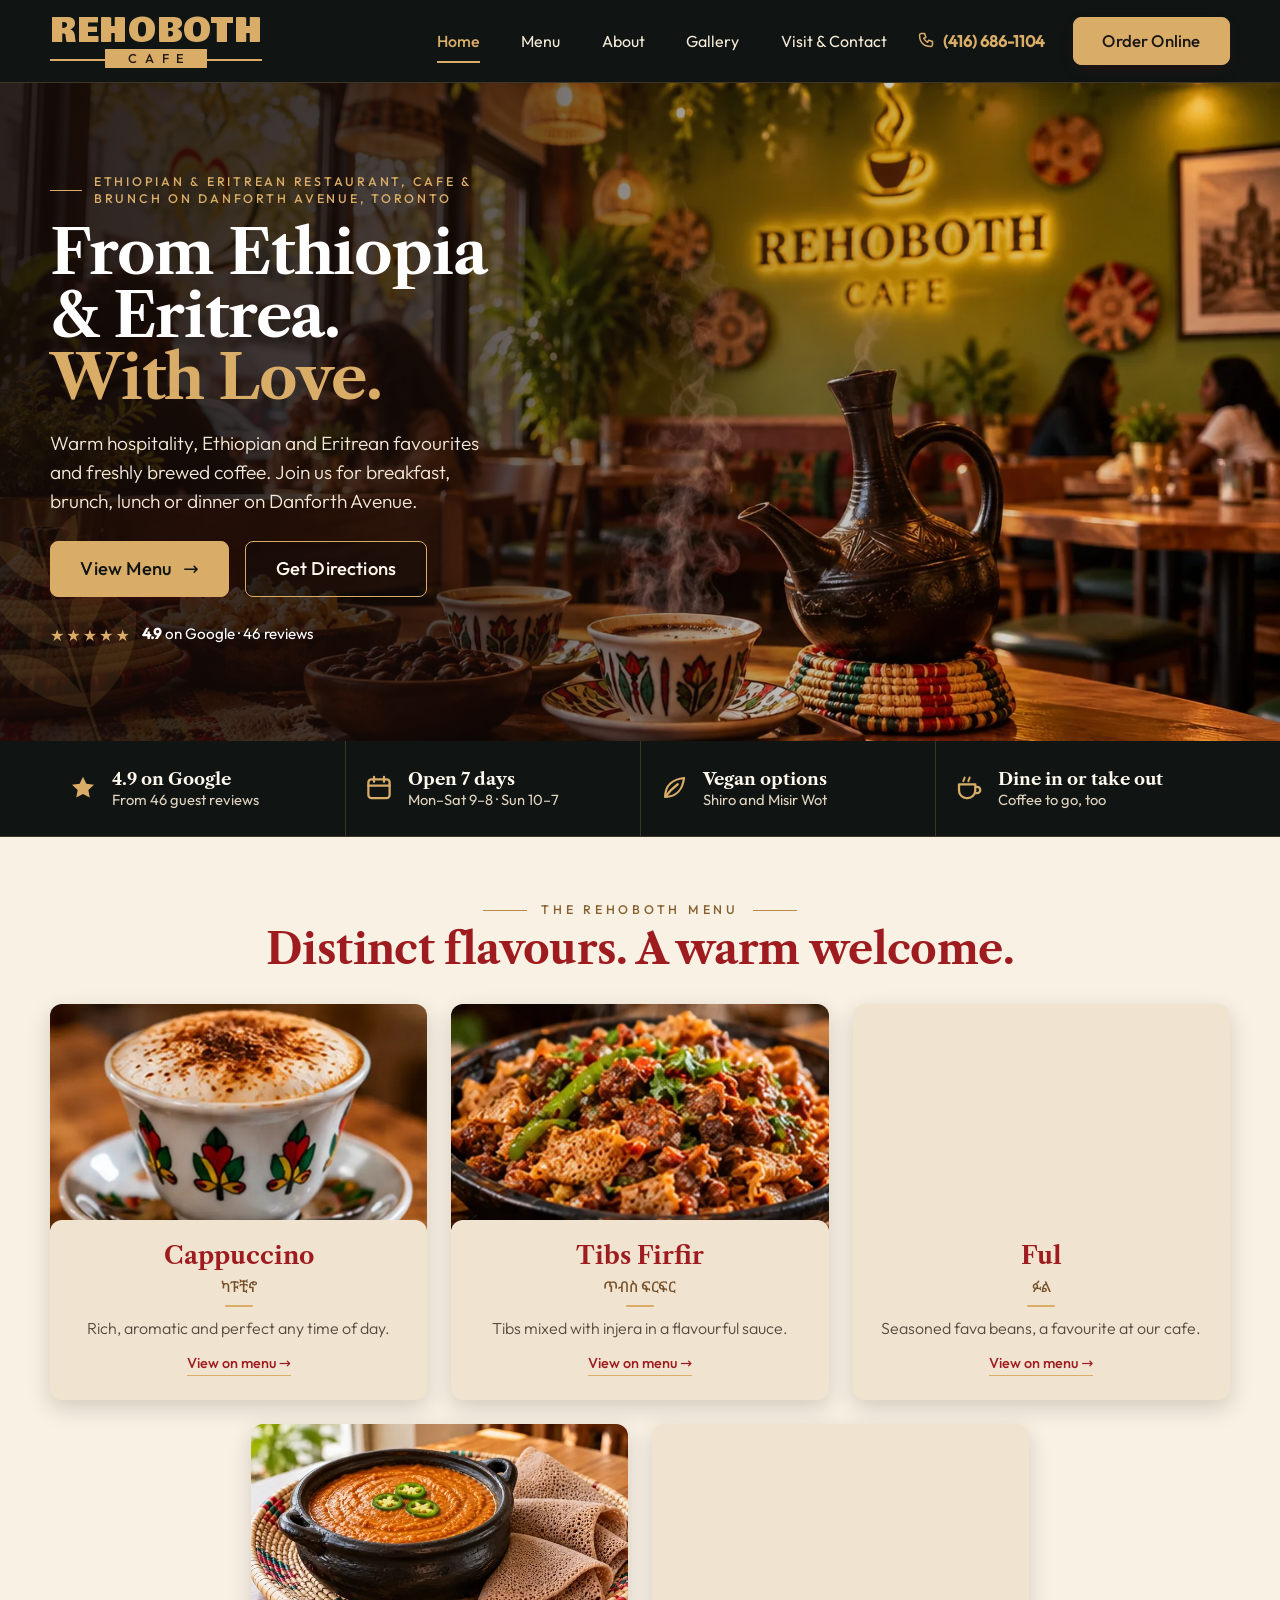
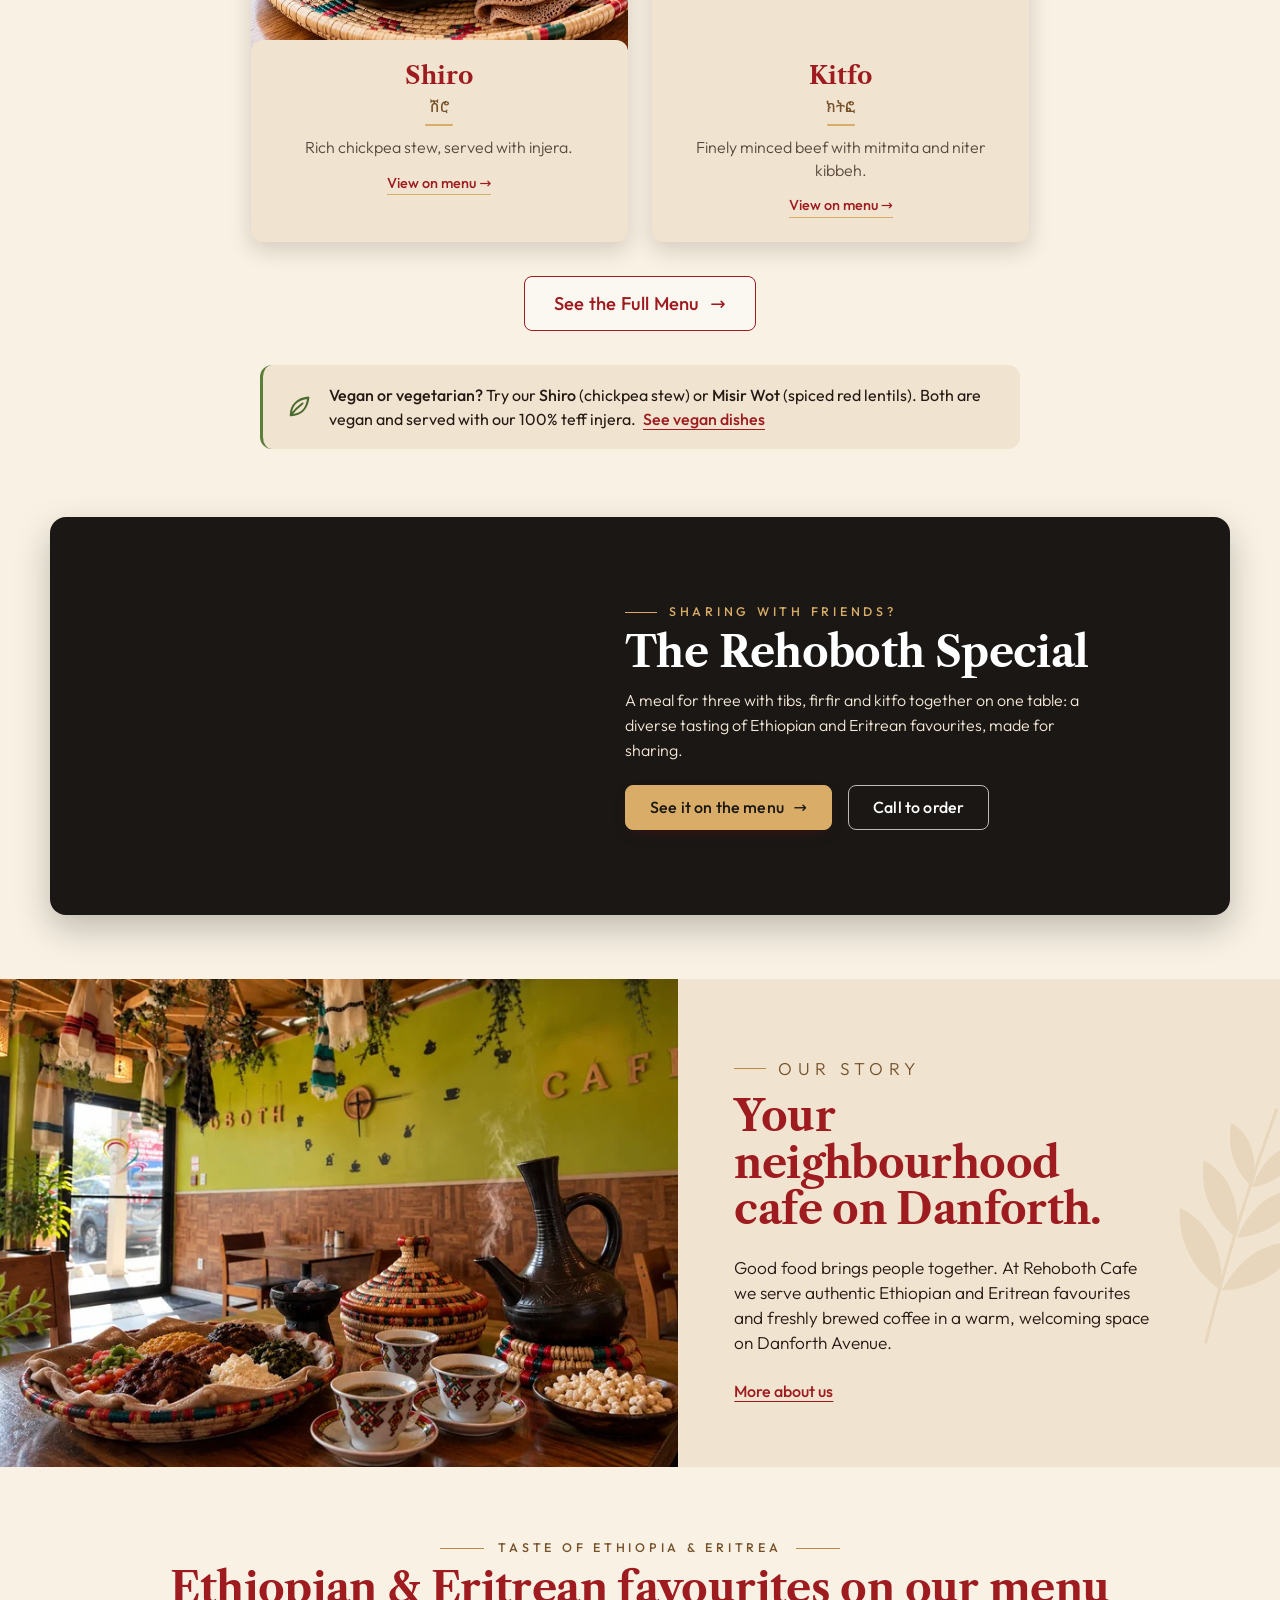
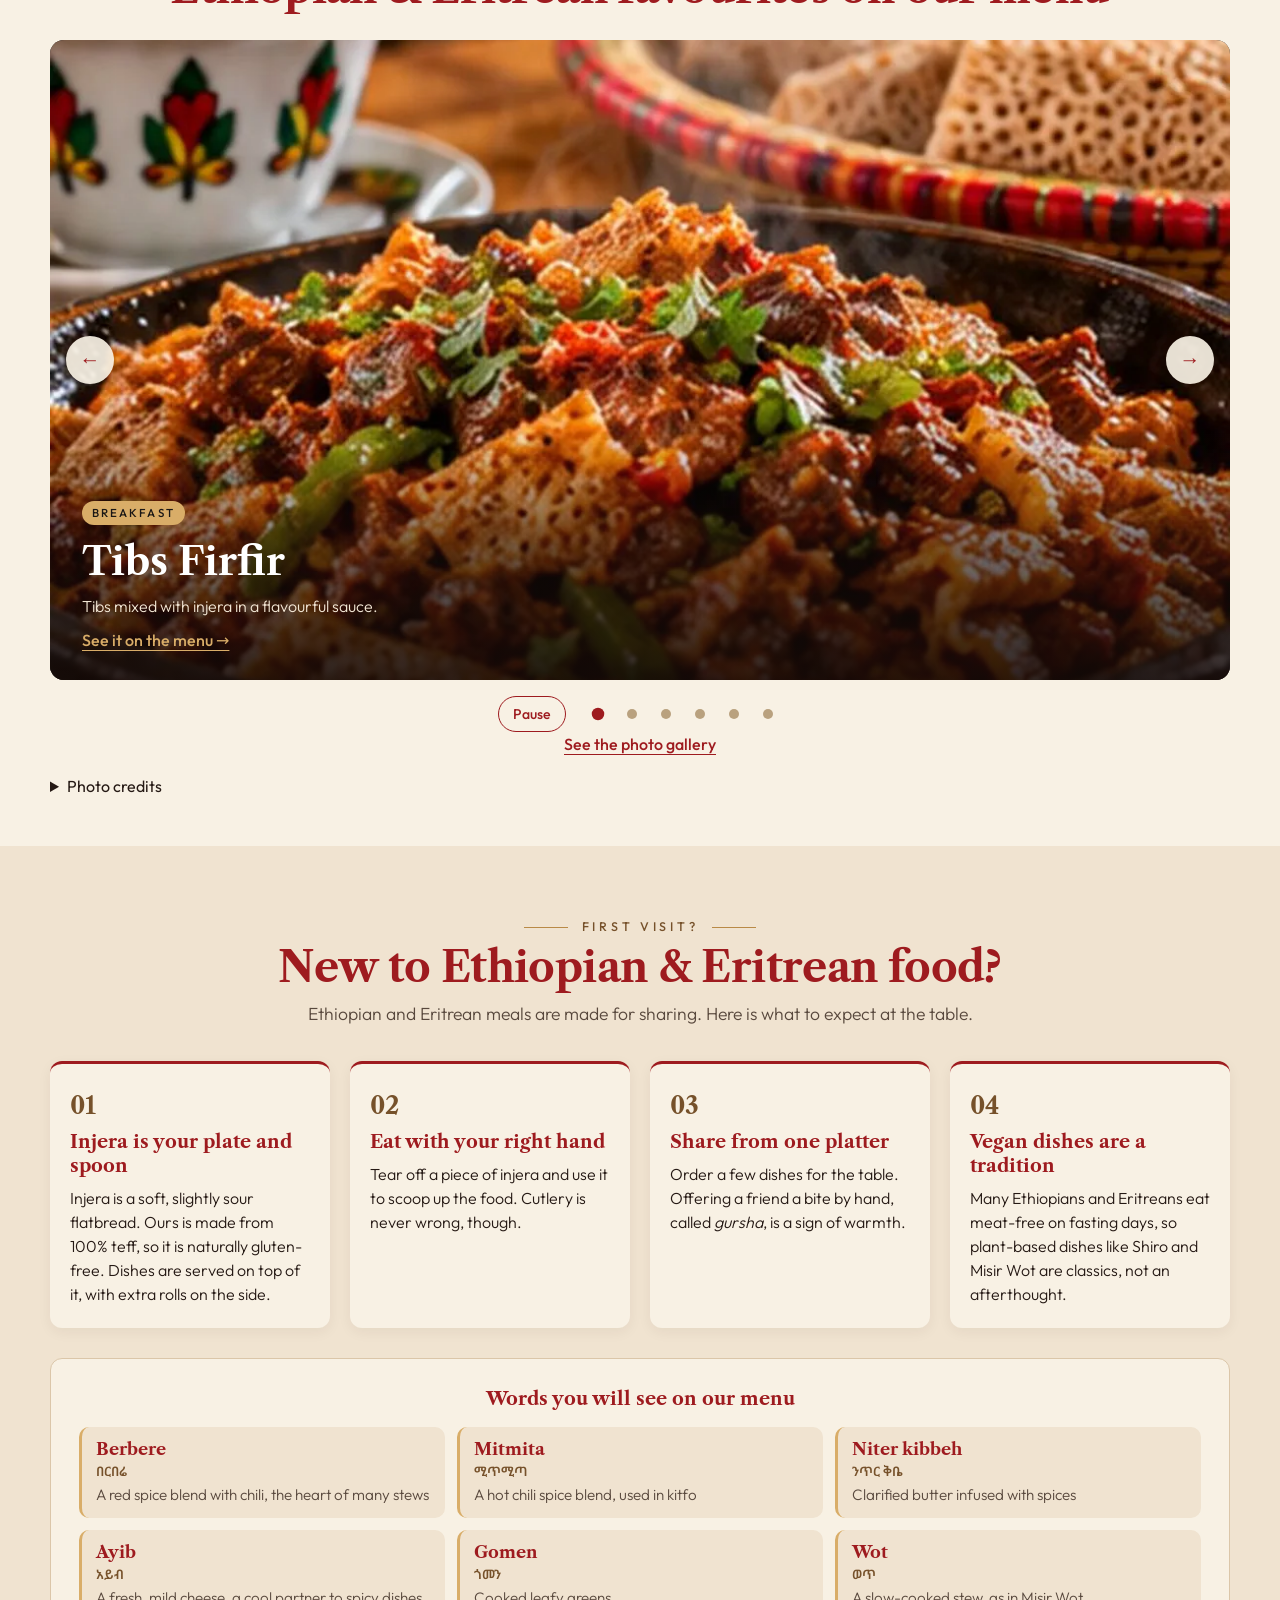
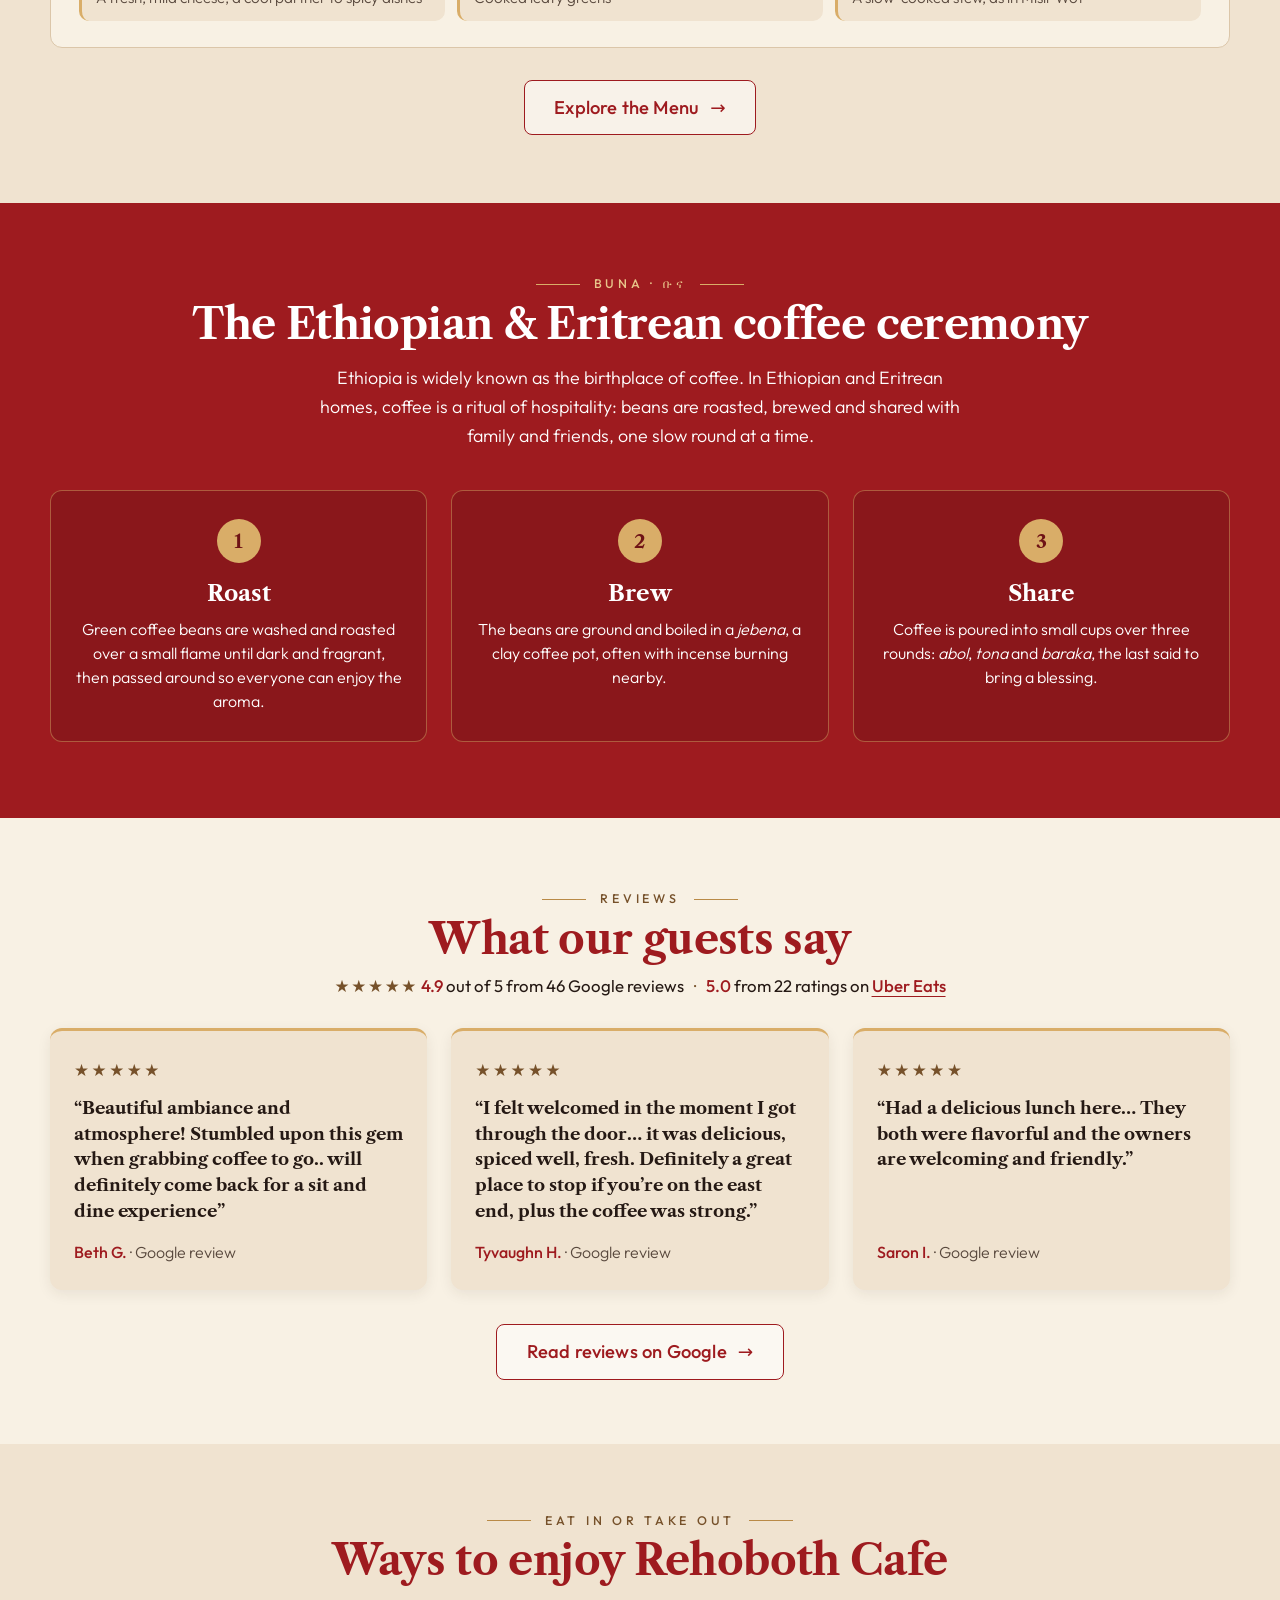
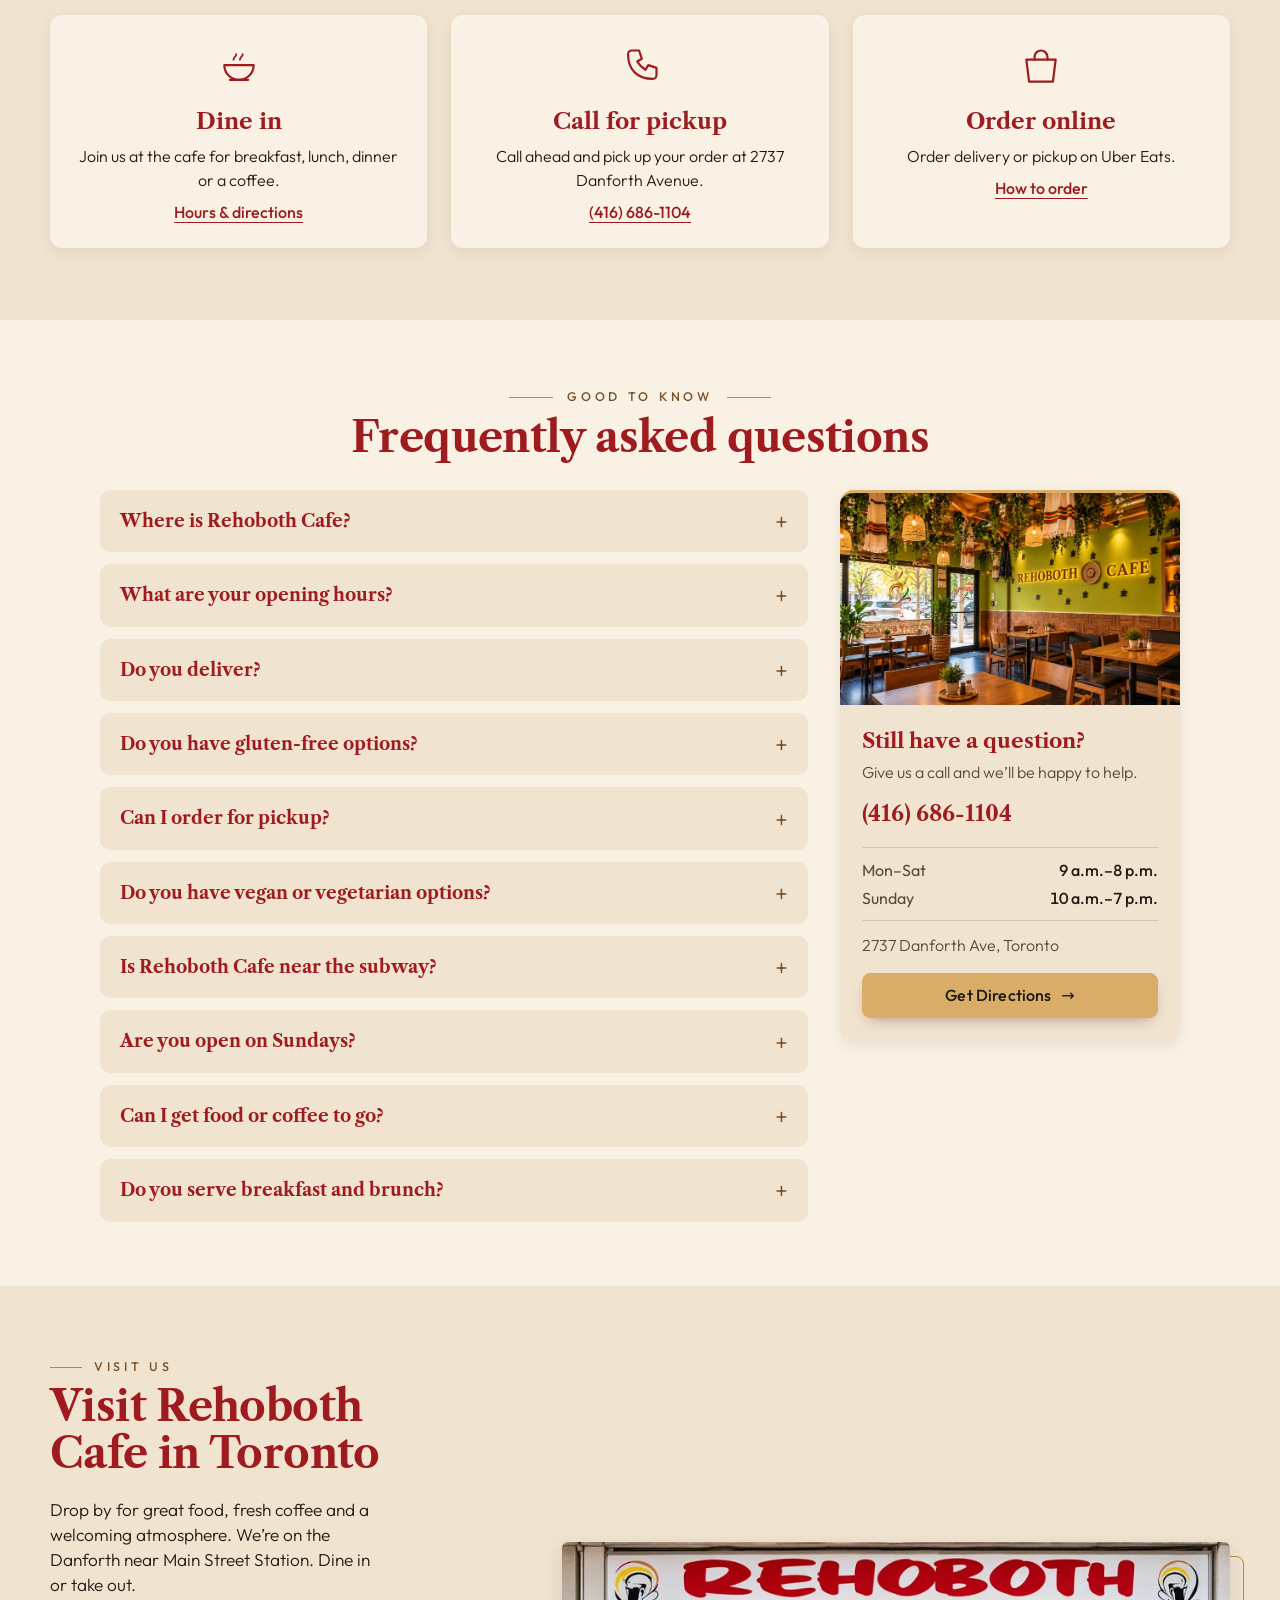
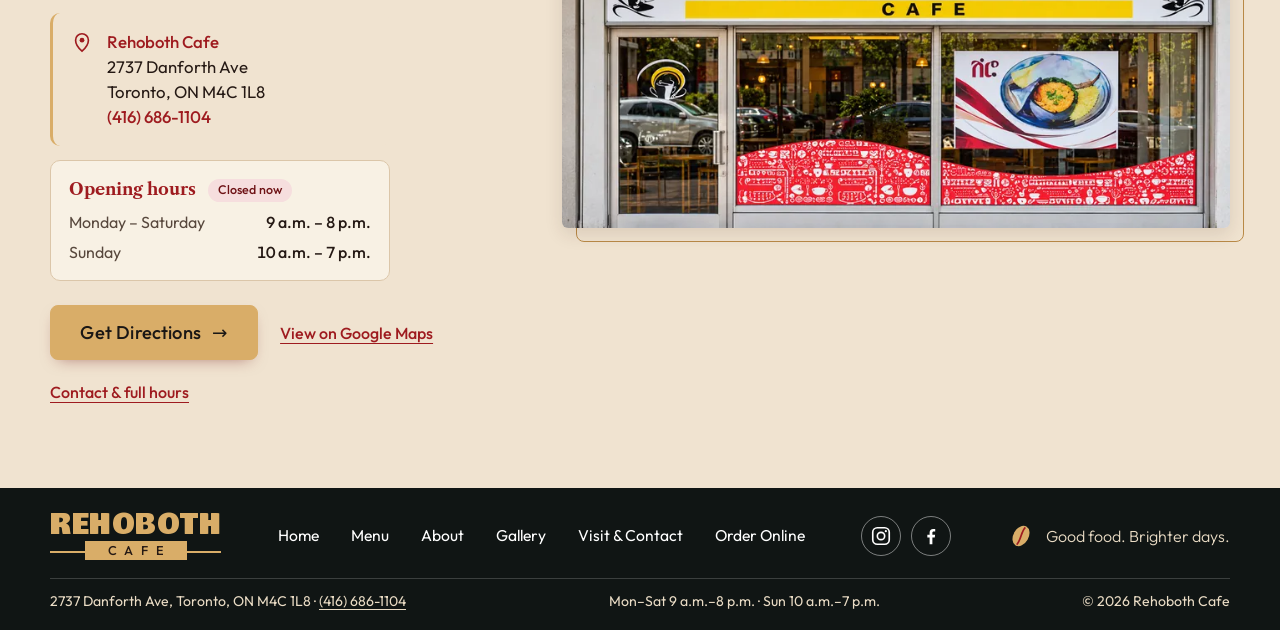
==== commit fbc73bdb: "Add llms.txt, FAQ schema and listing links for AI search llms.txt gives AI search tools a plain-text" ====
--- a/index.html
+++ b/index.html
@@ -50,7 +50,9 @@
   "image": "https://rehobothcafe.com/img/rehoboth-cafe-storefront.jpg",
   "sameAs": [
     "https://www.instagram.com/rehobothcafetoronto/",
-    "https://www.facebook.com/rehobothcafetoronto"
+    "https://www.facebook.com/rehobothcafetoronto",
+    "https://maps.google.com/?cid=4611536118844118917",
+    "https://www.ubereats.com/ca/store/rehoboth-cafe/jhYey4mHVrmGnr6VLw1X4Q"
   ],
   "telephone": "+1-416-686-1104",
   "geo": {
@@ -89,6 +91,96 @@
   },
   "hasMenu": "https://rehobothcafe.com/menu",
   "hasMap": "https://www.google.com/maps/search/?api=1&query=Rehoboth+Cafe+2737+Danforth+Ave+Toronto+ON+M4C+1L8"
+}
+</script>
+<!-- FAQ for Google and AI search. Built from the FAQ section below; keep the two in sync. -->
+<script type="application/ld+json">
+{
+  "@context": "https://schema.org",
+  "@type": "FAQPage",
+  "@id": "https://rehobothcafe.com/#faq",
+  "mainEntity": [
+    {
+      "@type": "Question",
+      "name": "Where is Rehoboth Cafe?",
+      "acceptedAnswer": {
+        "@type": "Answer",
+        "text": "We’re at 2737 Danforth Avenue, Toronto, ON M4C 1L8."
+      }
+    },
+    {
+      "@type": "Question",
+      "name": "What are your opening hours?",
+      "acceptedAnswer": {
+        "@type": "Answer",
+        "text": "Monday to Saturday 9 a.m. to 8 p.m., and Sunday 10 a.m. to 7 p.m."
+      }
+    },
+    {
+      "@type": "Question",
+      "name": "Do you deliver?",
+      "acceptedAnswer": {
+        "@type": "Answer",
+        "text": "Yes. Order Ethiopian and Eritrean food delivery or pickup from Rehoboth Cafe on Uber Eats. Delivery is available to addresses within Uber Eats’ range of 2737 Danforth Ave."
+      }
+    },
+    {
+      "@type": "Question",
+      "name": "Do you have gluten-free options?",
+      "acceptedAnswer": {
+        "@type": "Answer",
+        "text": "Yes. Our injera is made from 100% teff, which is naturally gluten-free, and our Chechebsa can be made with teff too. Some dishes use wheat, so please tell our team about any allergies when you order."
+      }
+    },
+    {
+      "@type": "Question",
+      "name": "Can I order for pickup?",
+      "acceptedAnswer": {
+        "@type": "Answer",
+        "text": "Yes. Call us at (416) 686-1104 to order ahead, or order delivery or pickup on Uber Eats."
+      }
+    },
+    {
+      "@type": "Question",
+      "name": "Do you have vegan or vegetarian options?",
+      "acceptedAnswer": {
+        "@type": "Answer",
+        "text": "Yes. Shiro (chickpea stew) and Misir Wot (spiced red lentils) are vegan and served with injera made from 100% teff."
+      }
+    },
+    {
+      "@type": "Question",
+      "name": "Is Rehoboth Cafe near the subway?",
+      "acceptedAnswer": {
+        "@type": "Answer",
+        "text": "Yes. We’re on Danforth Avenue a short walk east of Main Street Station on Line 2 (Bloor–Danforth)."
+      }
+    },
+    {
+      "@type": "Question",
+      "name": "Are you open on Sundays?",
+      "acceptedAnswer": {
+        "@type": "Answer",
+        "text": "Yes, we’re open 7 days a week. Sunday hours are 10 a.m. to 7 p.m."
+      }
+    },
+    {
+      "@type": "Question",
+      "name": "Can I get food or coffee to go?",
+      "acceptedAnswer": {
+        "@type": "Answer",
+        "text": "Yes. You can dine in or take out anything on the menu, including coffee. Call (416) 686-1104 to order ahead."
+      }
+    },
+    {
+      "@type": "Question",
+      "name": "Do you serve breakfast and brunch?",
+      "acceptedAnswer": {
+        "@type": "Answer",
+        "text": "Yes. We serve breakfast and brunch on the Danforth, with Ethiopian and Eritrean dishes such as Firfir, Chechebsa, Ful and Genfo, plus waffles and freshly brewed coffee."
+      }
+    }
+  ]
 }
 </script>
 <script src="script.js" defer></script>
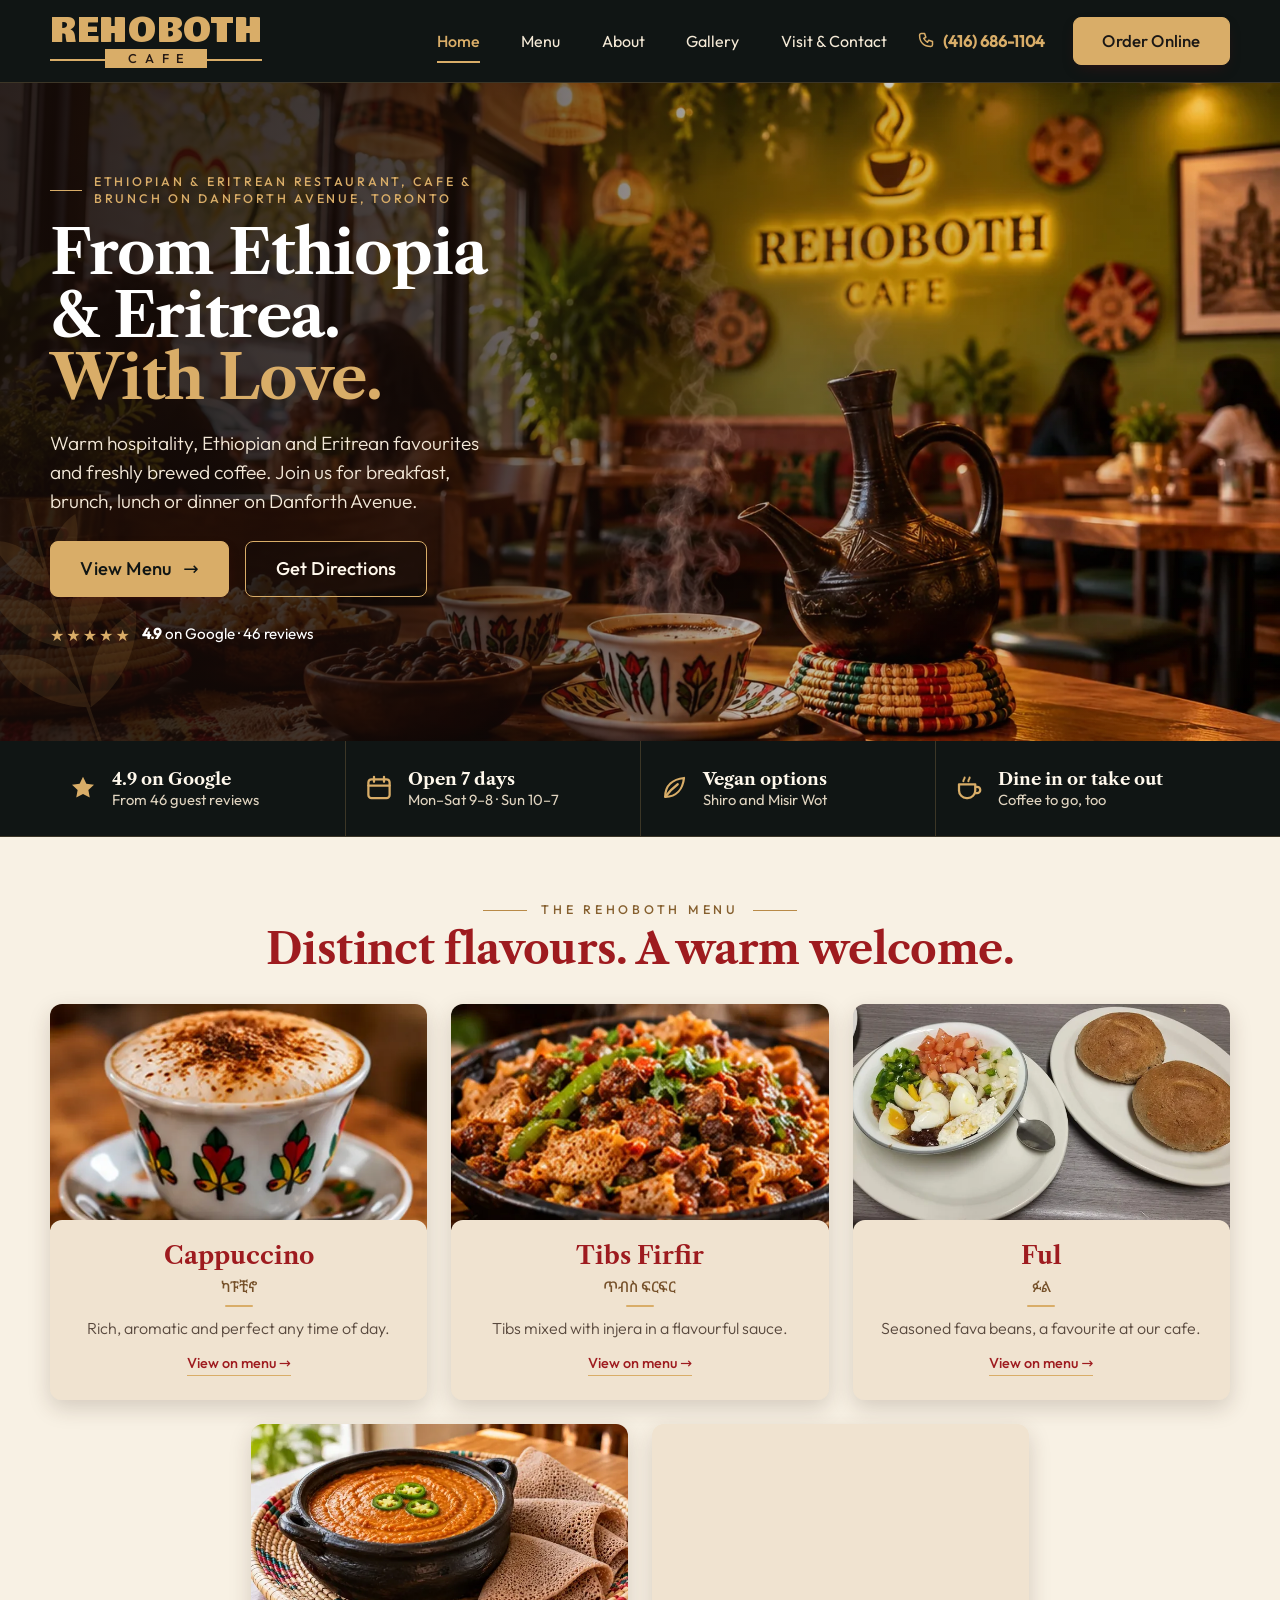
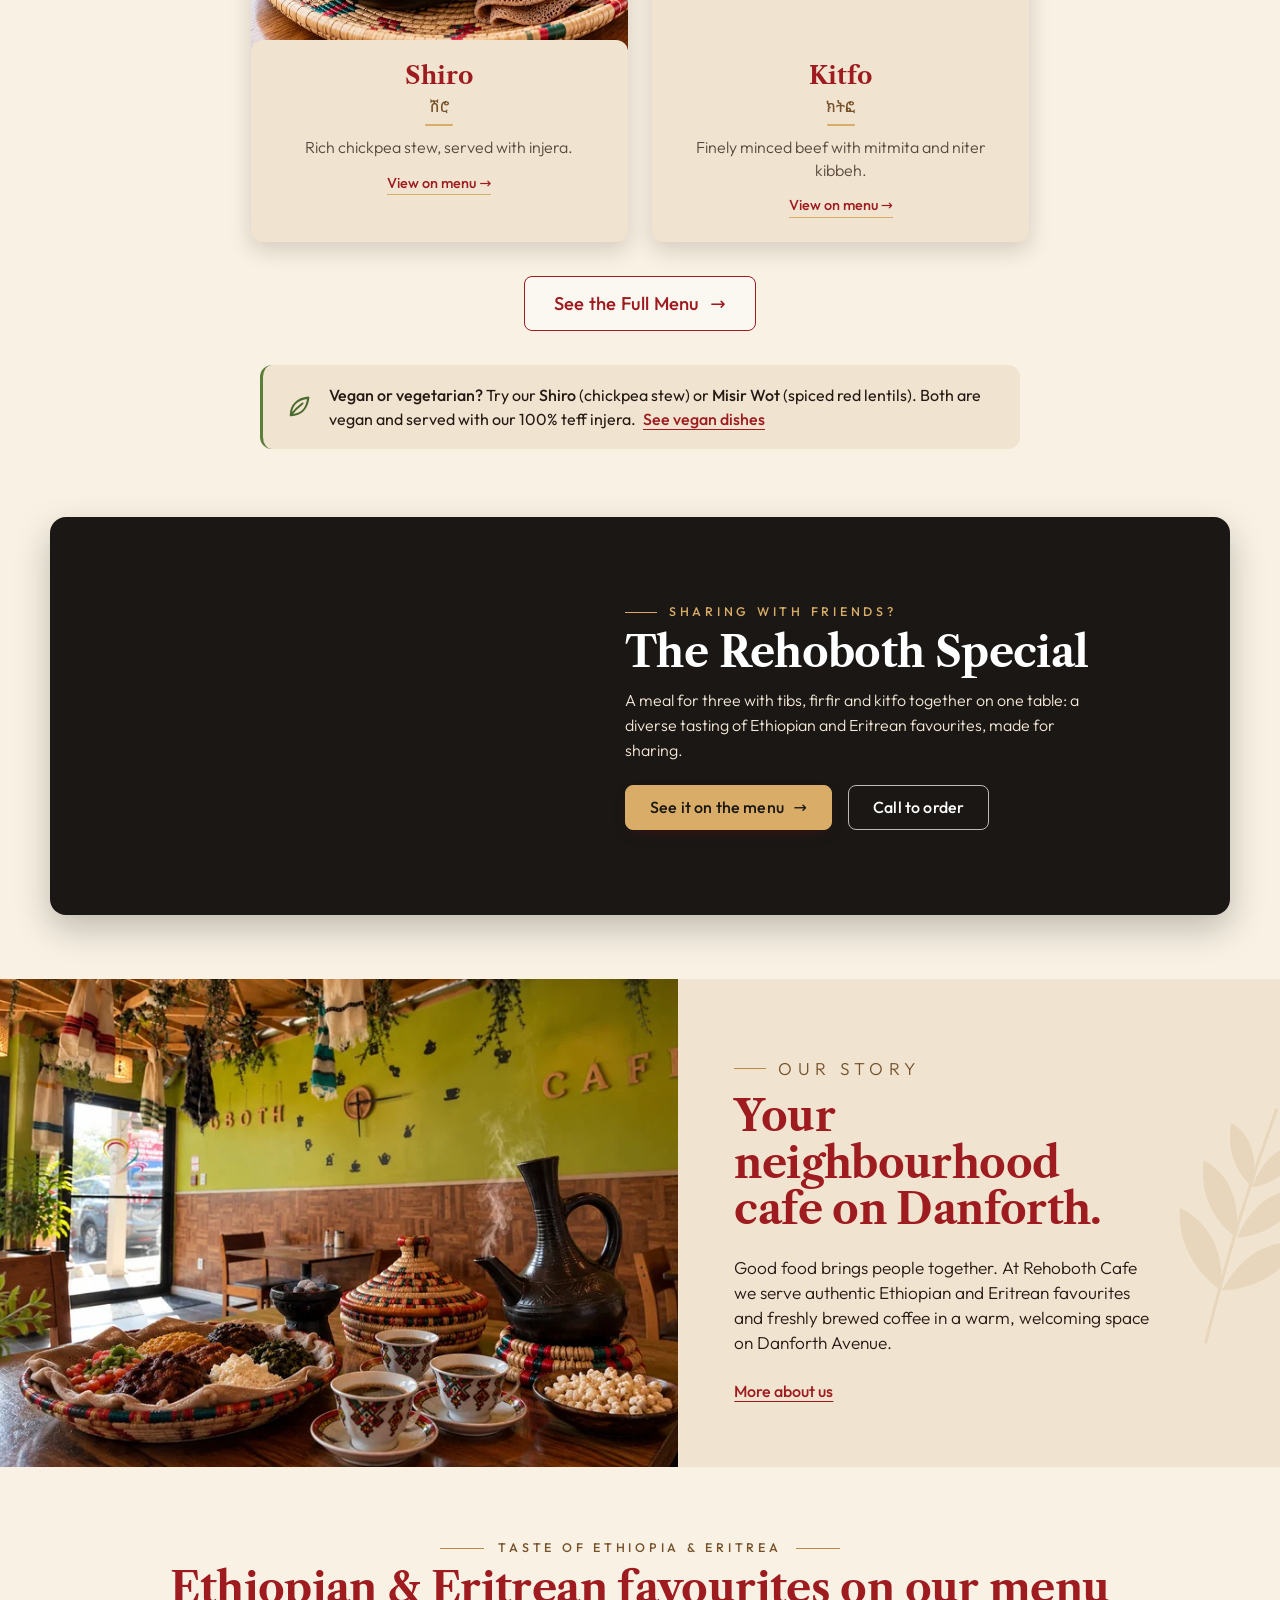
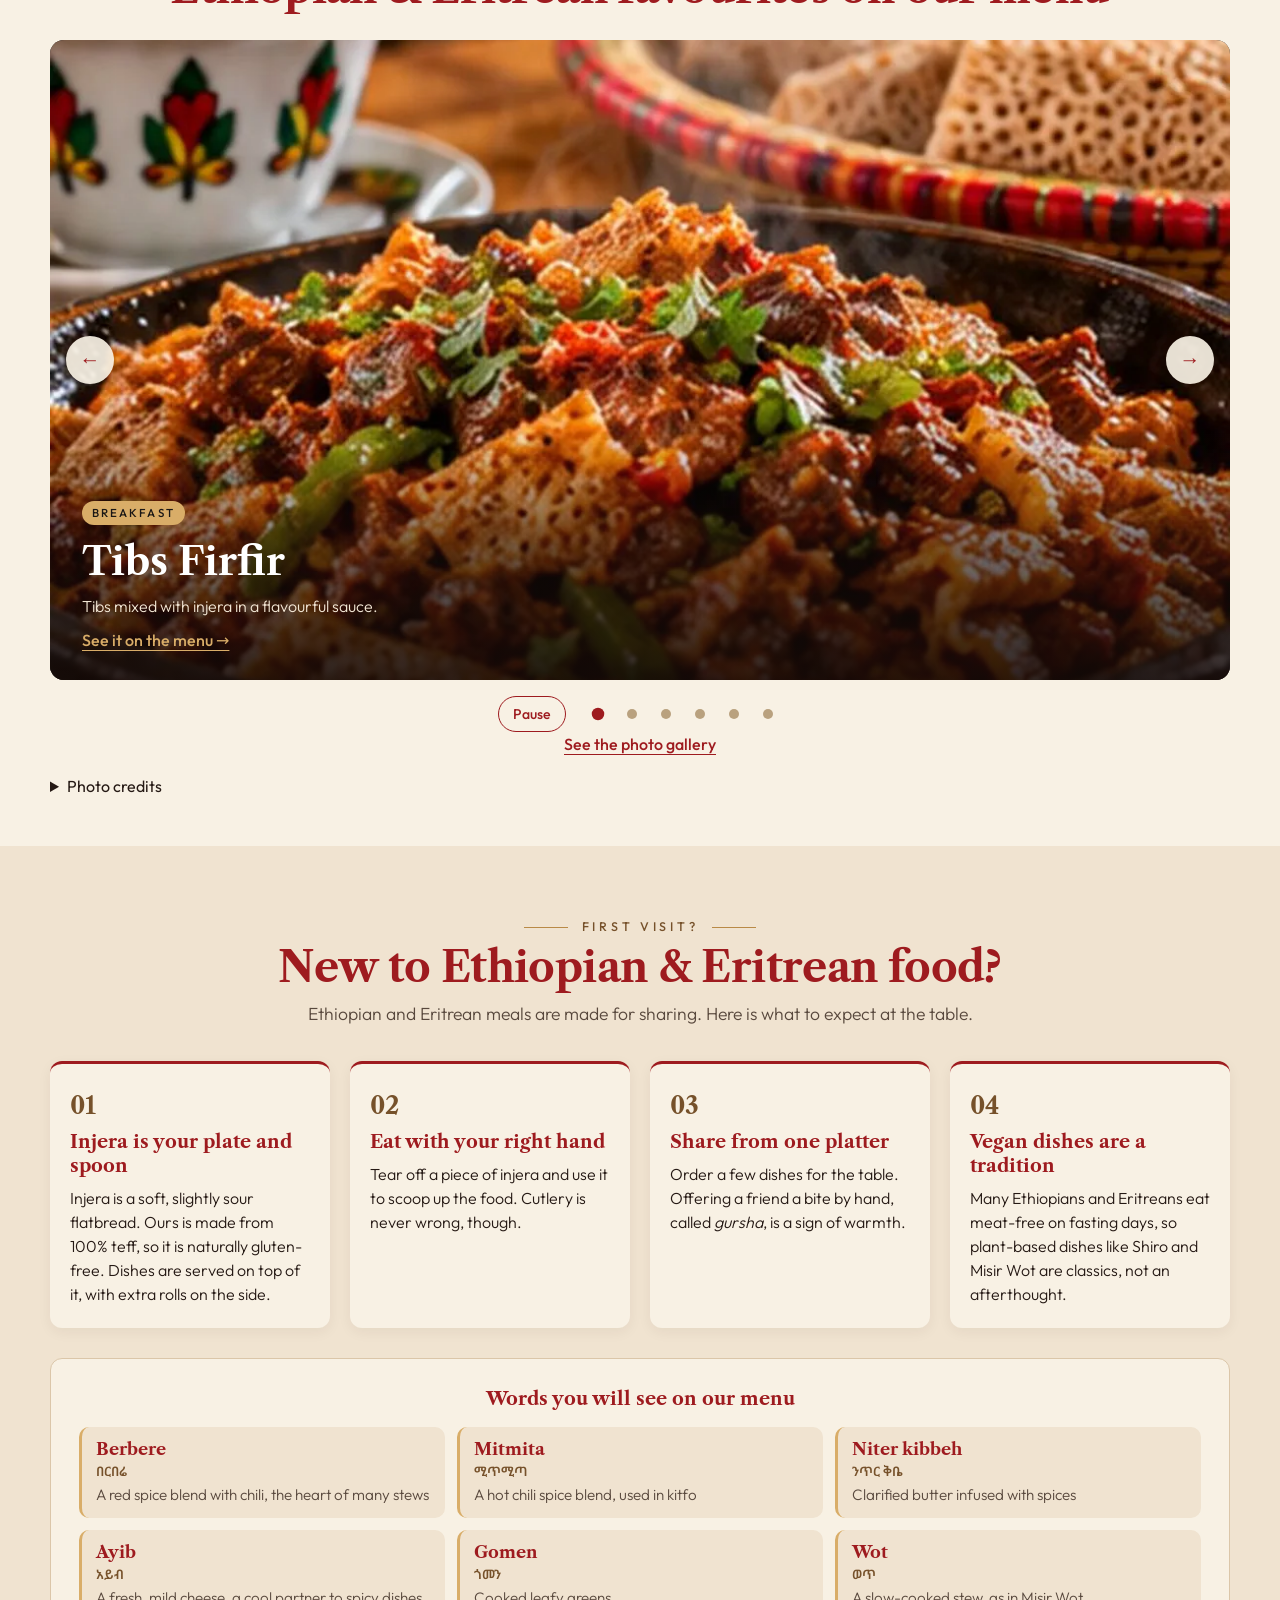
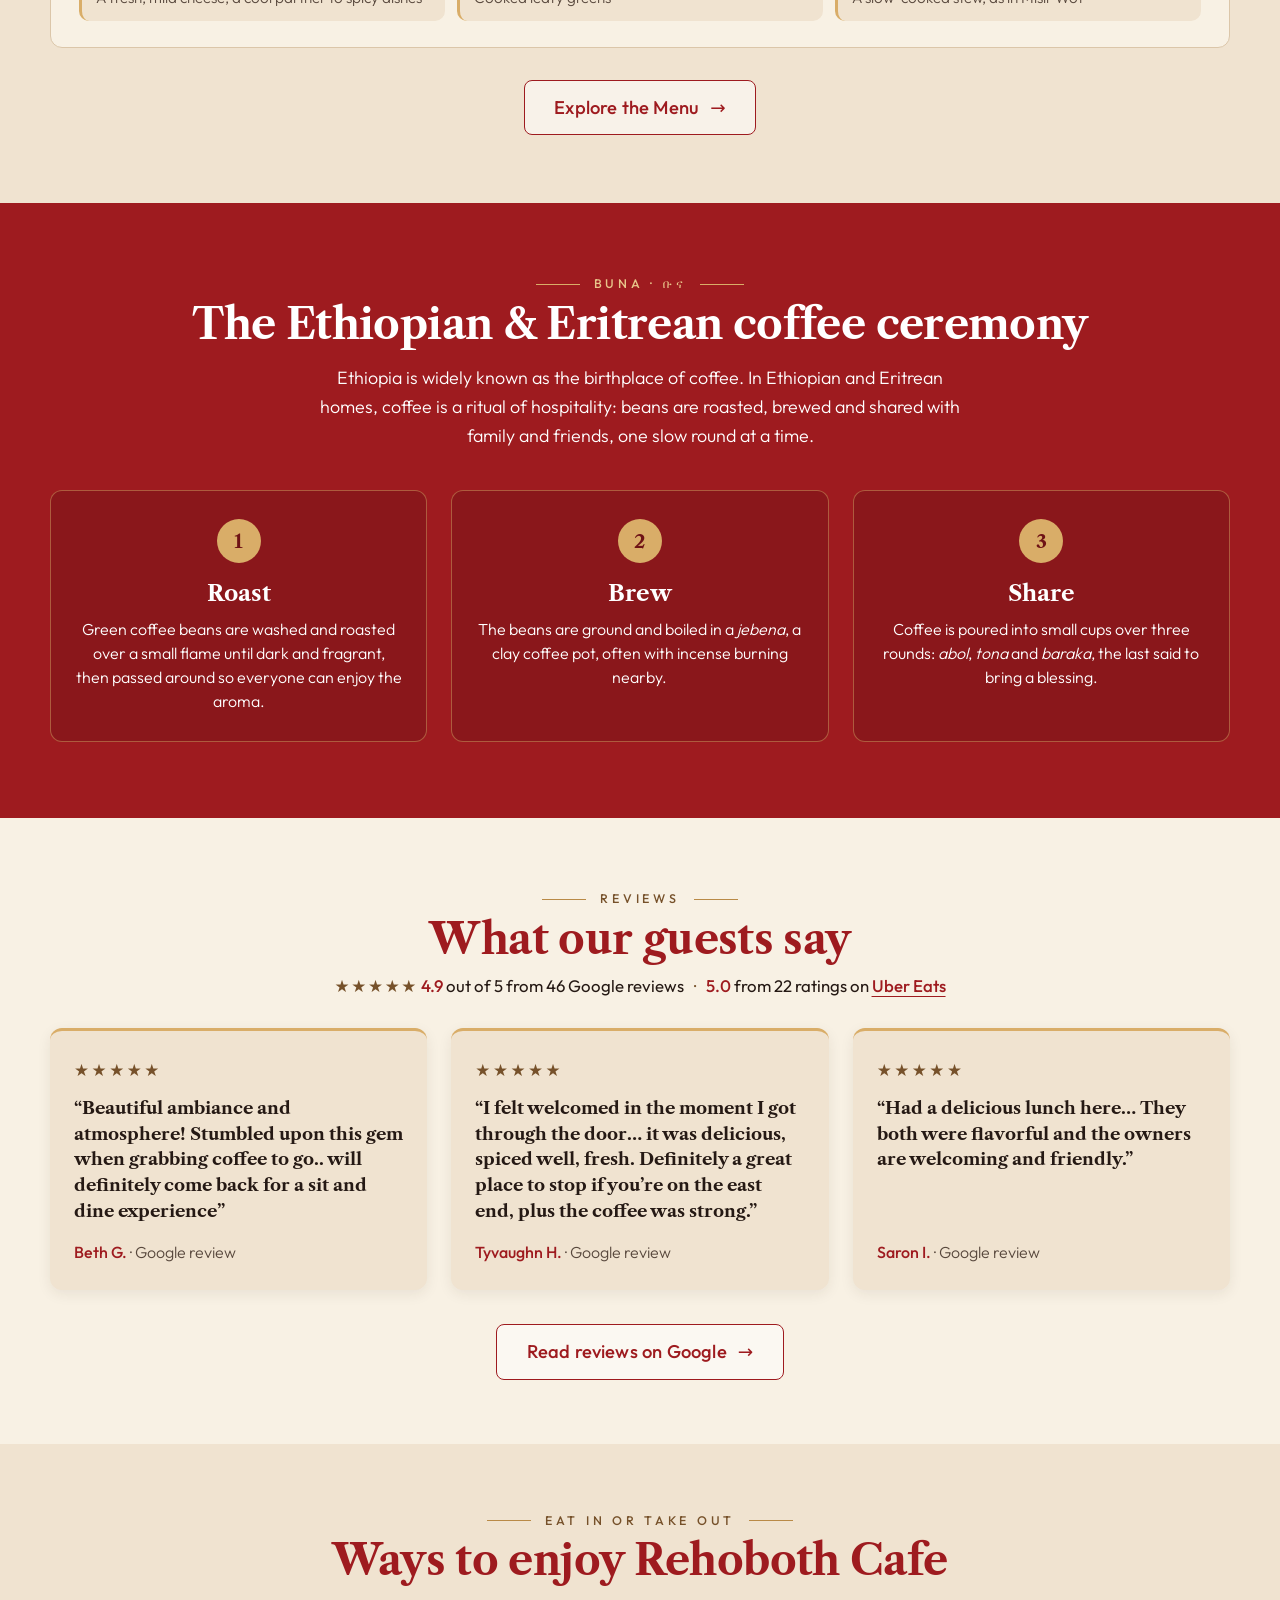
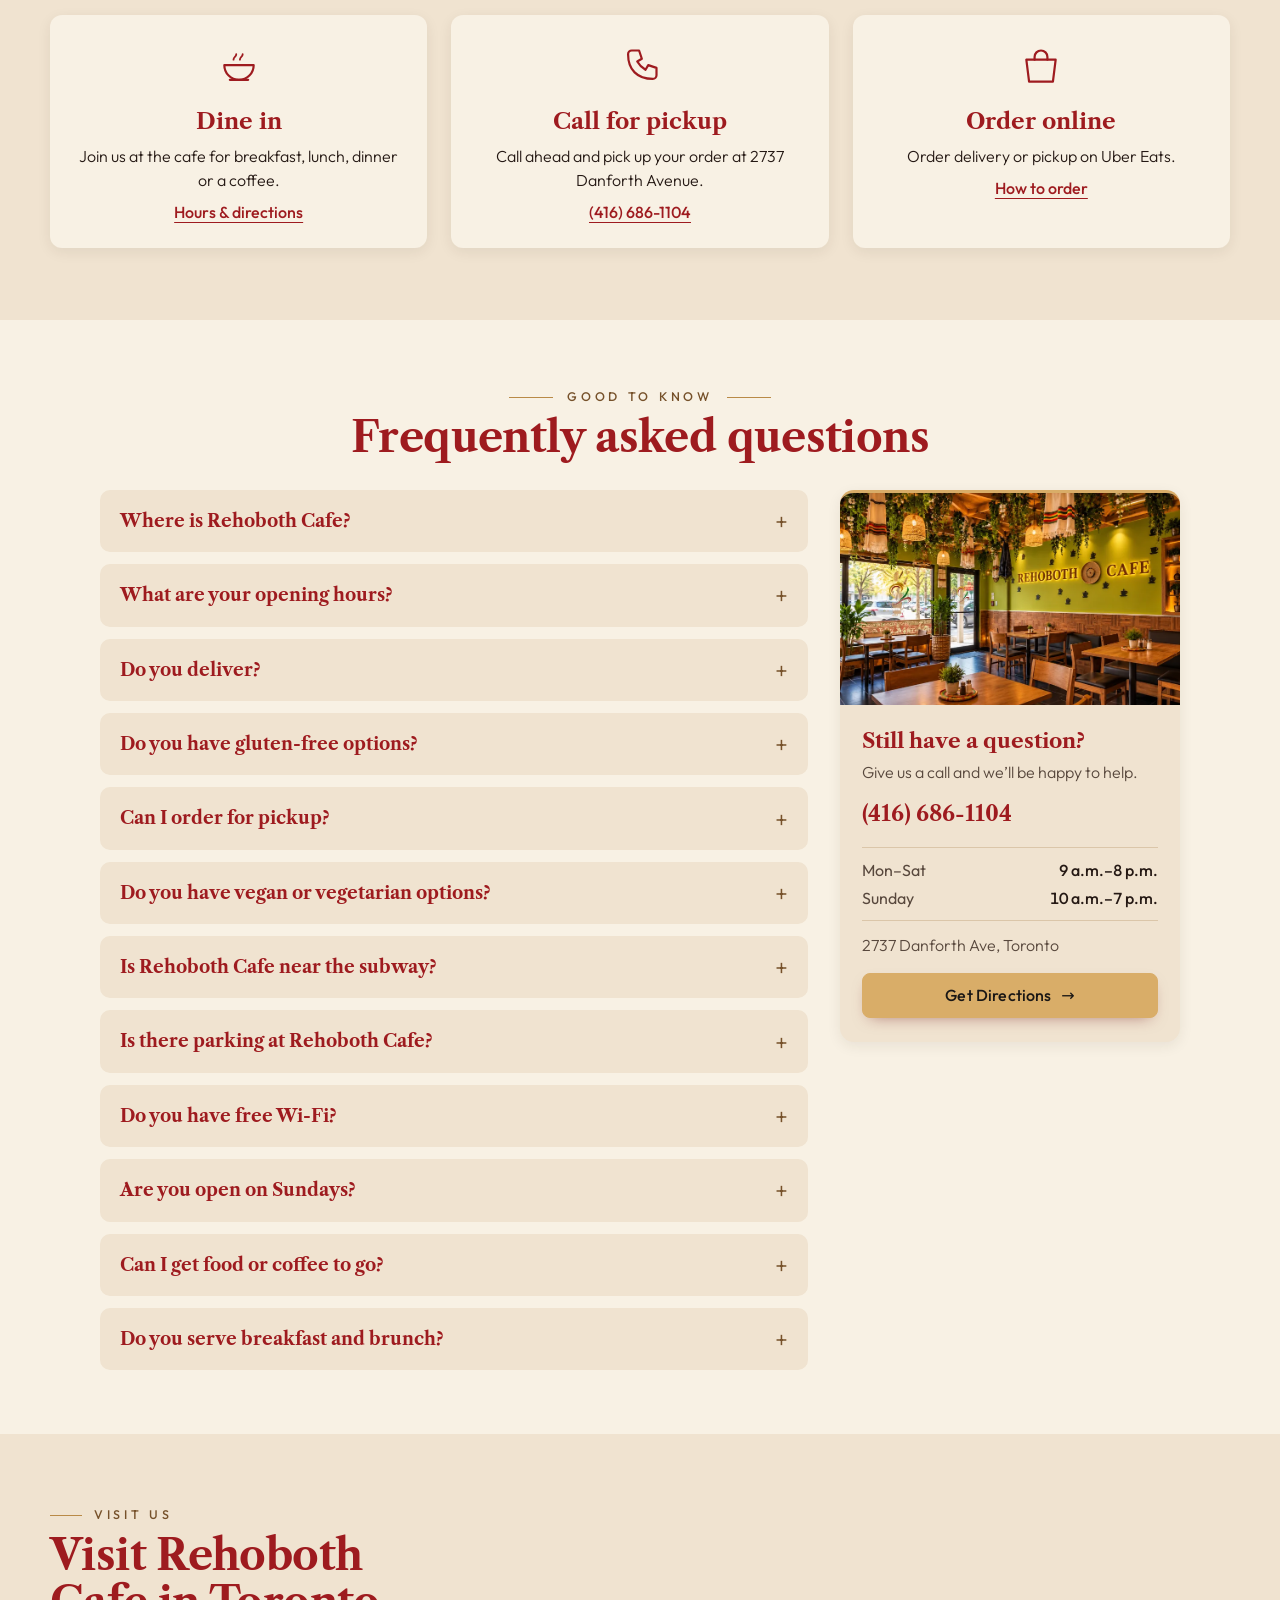
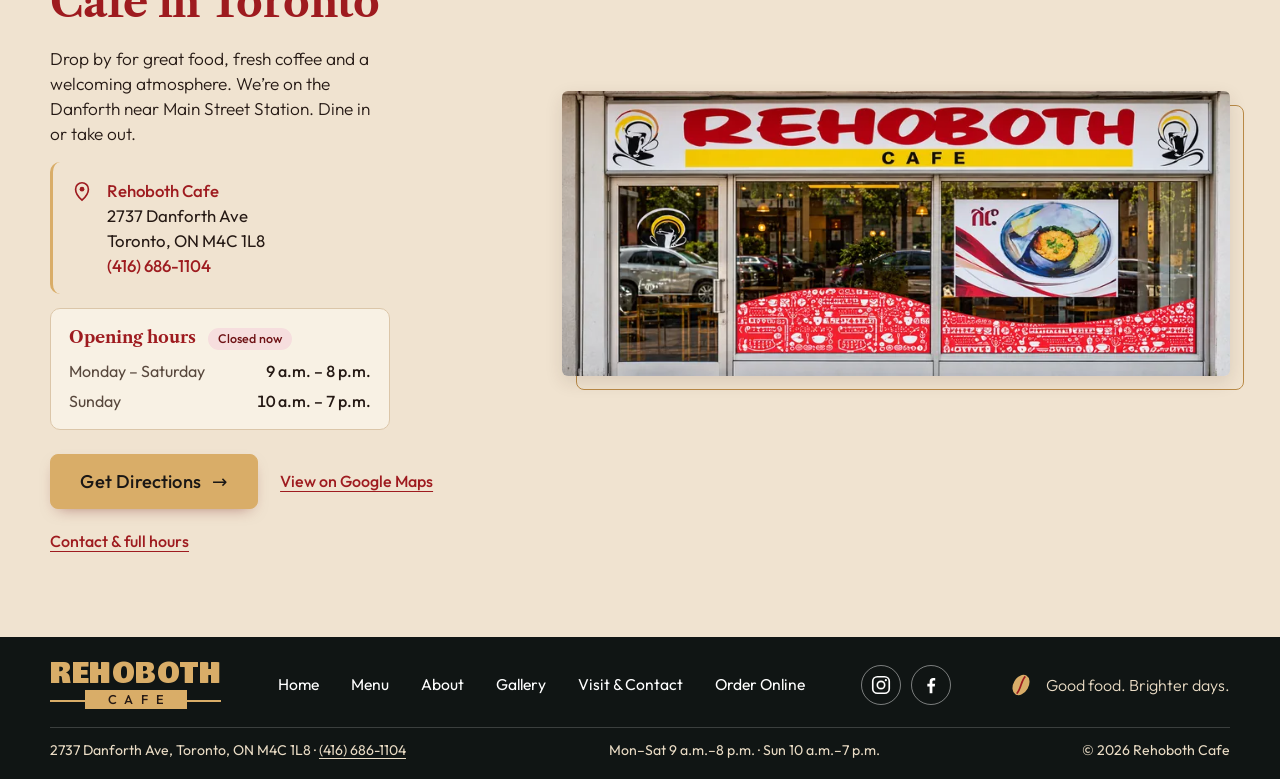
==== commit 030c0430: "Add parking and free Wi-Fi to the homepage FAQ, Visit page and llms.txt Co-Authored-By: Claude Opus " ====
--- a/index.html
+++ b/index.html
@@ -89,6 +89,18 @@
     "postalCode": "M4C 1L8",
     "addressCountry": "CA"
   },
+  "amenityFeature": [
+    {
+      "@type": "LocationFeatureSpecification",
+      "name": "Parking in front of the cafe",
+      "value": true
+    },
+    {
+      "@type": "LocationFeatureSpecification",
+      "name": "Free Wi-Fi",
+      "value": true
+    }
+  ],
   "hasMenu": "https://rehobothcafe.com/menu",
   "hasMap": "https://www.google.com/maps/search/?api=1&query=Rehoboth+Cafe+2737+Danforth+Ave+Toronto+ON+M4C+1L8"
 }
@@ -154,6 +166,22 @@
       "acceptedAnswer": {
         "@type": "Answer",
         "text": "Yes. We’re on Danforth Avenue a short walk east of Main Street Station on Line 2 (Bloor–Danforth)."
+      }
+    },
+    {
+      "@type": "Question",
+      "name": "Is there parking at Rehoboth Cafe?",
+      "acceptedAnswer": {
+        "@type": "Answer",
+        "text": "Yes. There’s plenty of parking right in front of the cafe at 2737 Danforth Ave."
+      }
+    },
+    {
+      "@type": "Question",
+      "name": "Do you have free Wi-Fi?",
+      "acceptedAnswer": {
+        "@type": "Answer",
+        "text": "Yes. We have free Wi-Fi for guests, so you can work or study over coffee."
       }
     },
     {
@@ -625,7 +653,7 @@
     <div class="container faq-inner">
       <p class="eyebrow eyebrow-ornate center reveal">Good to Know</p>
       <h2 class="center reveal" id="faq-title">Frequently asked questions</h2>
-      <!-- EDIT: answers use details already on this site. Owner to confirm; add parking, payment or catering answers if useful. -->
+      <!-- EDIT: answers use details already on this site. Owner to confirm; add payment or catering answers if useful. -->
       <div class="faq-layout">
       <div class="faq-list reveal">
         <details>
@@ -656,6 +684,14 @@
           <summary>Is Rehoboth Cafe near the subway?</summary>
           <!-- EDIT: owner to confirm the walking time from Main Street Station. -->
           <p>Yes. We&rsquo;re on Danforth Avenue a short walk east of Main Street Station on Line 2 (Bloor&ndash;Danforth). <a class="text-link" href="visit">Map &amp; directions</a></p>
+        </details>
+        <details>
+          <summary>Is there parking at Rehoboth Cafe?</summary>
+          <p>Yes. There&rsquo;s plenty of parking right in front of the cafe at 2737 Danforth Ave.</p>
+        </details>
+        <details>
+          <summary>Do you have free Wi-Fi?</summary>
+          <p>Yes. We have free Wi-Fi for guests, so you can work or study over coffee.</p>
         </details>
         <details>
           <summary>Are you open on Sundays?</summary>
